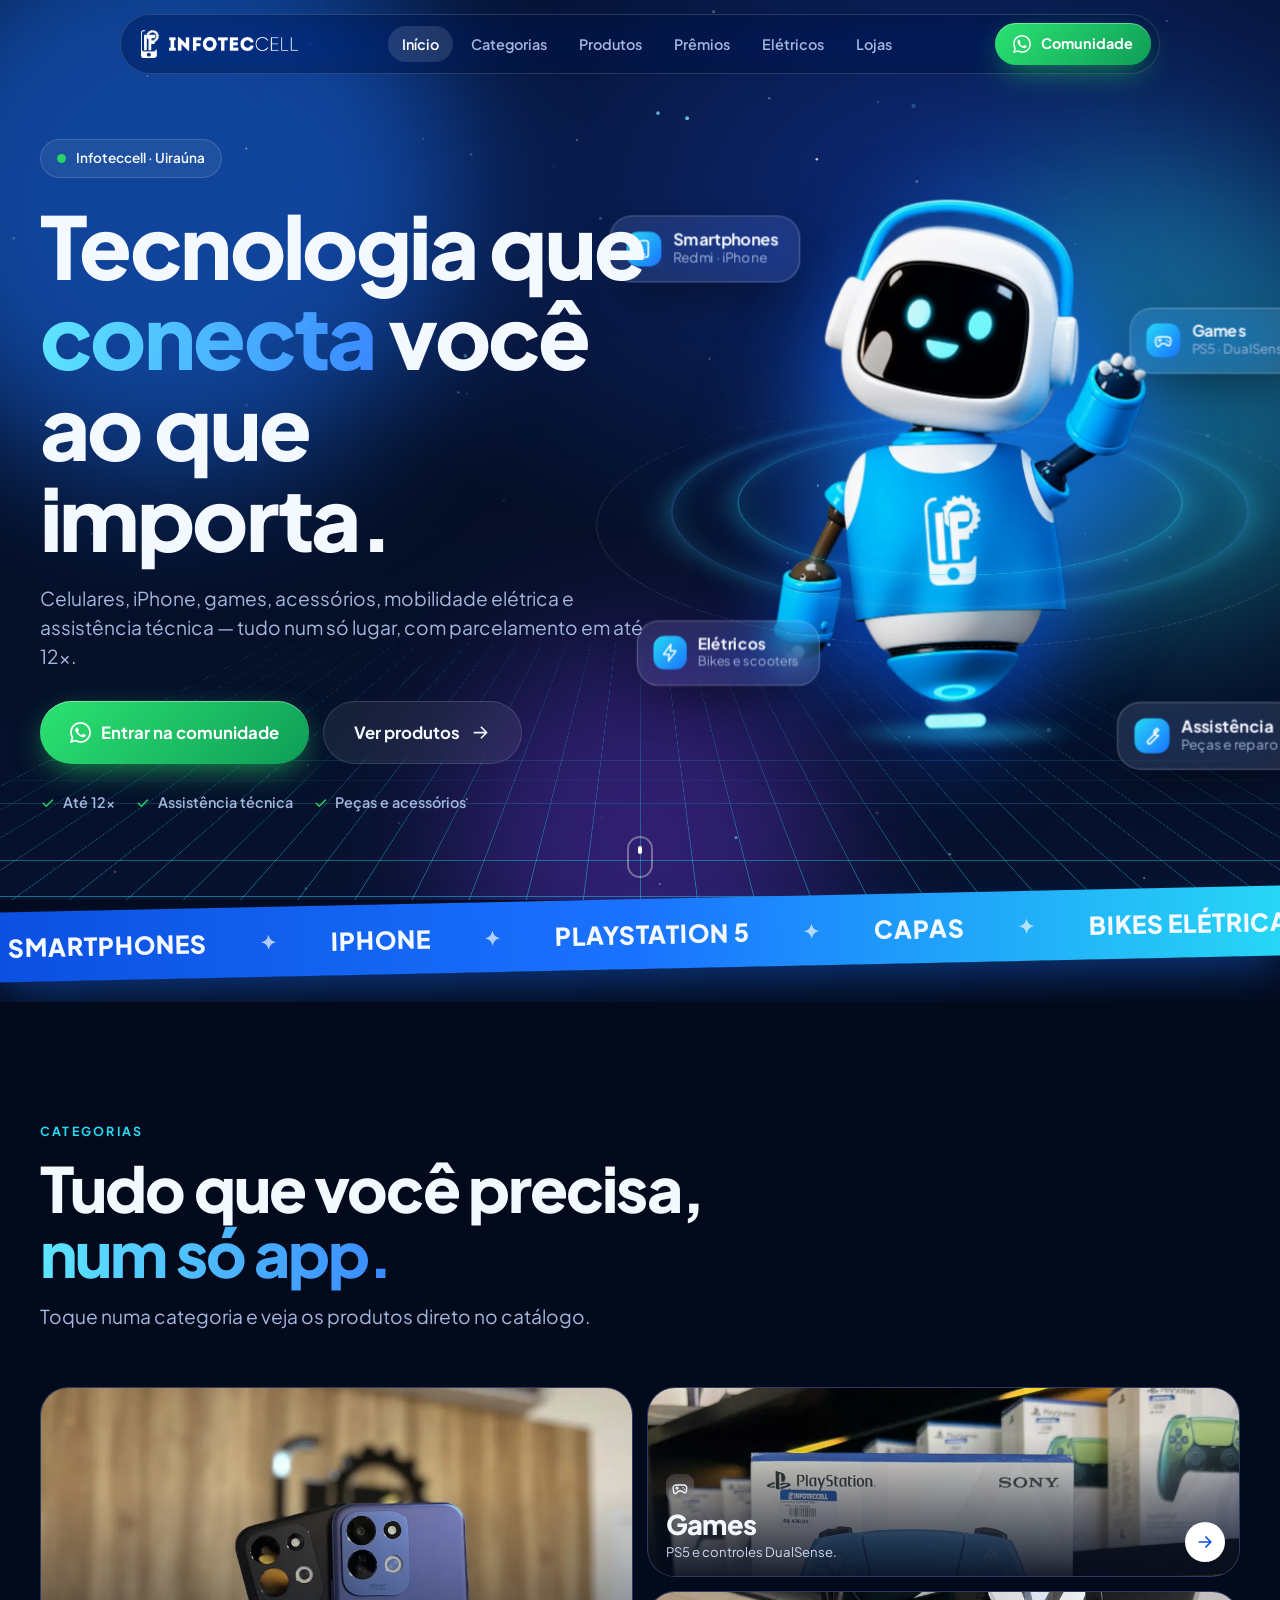
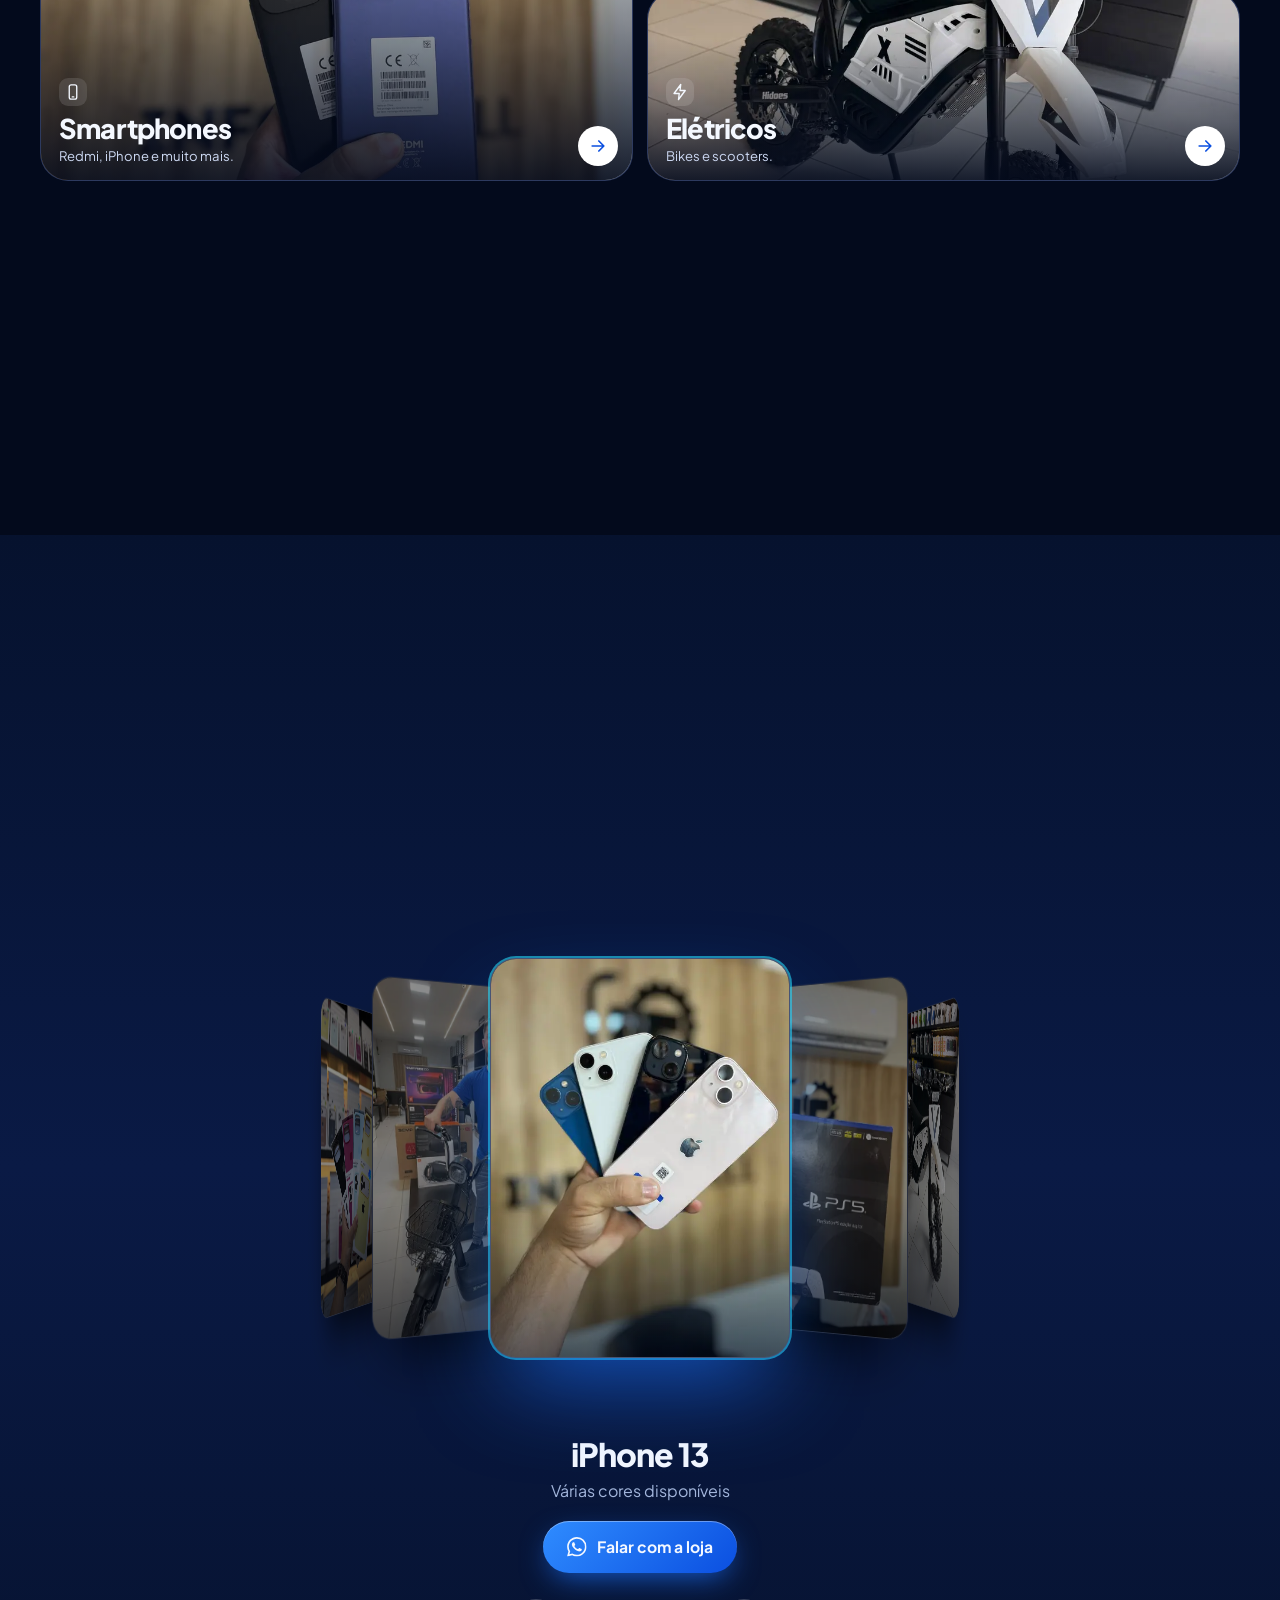
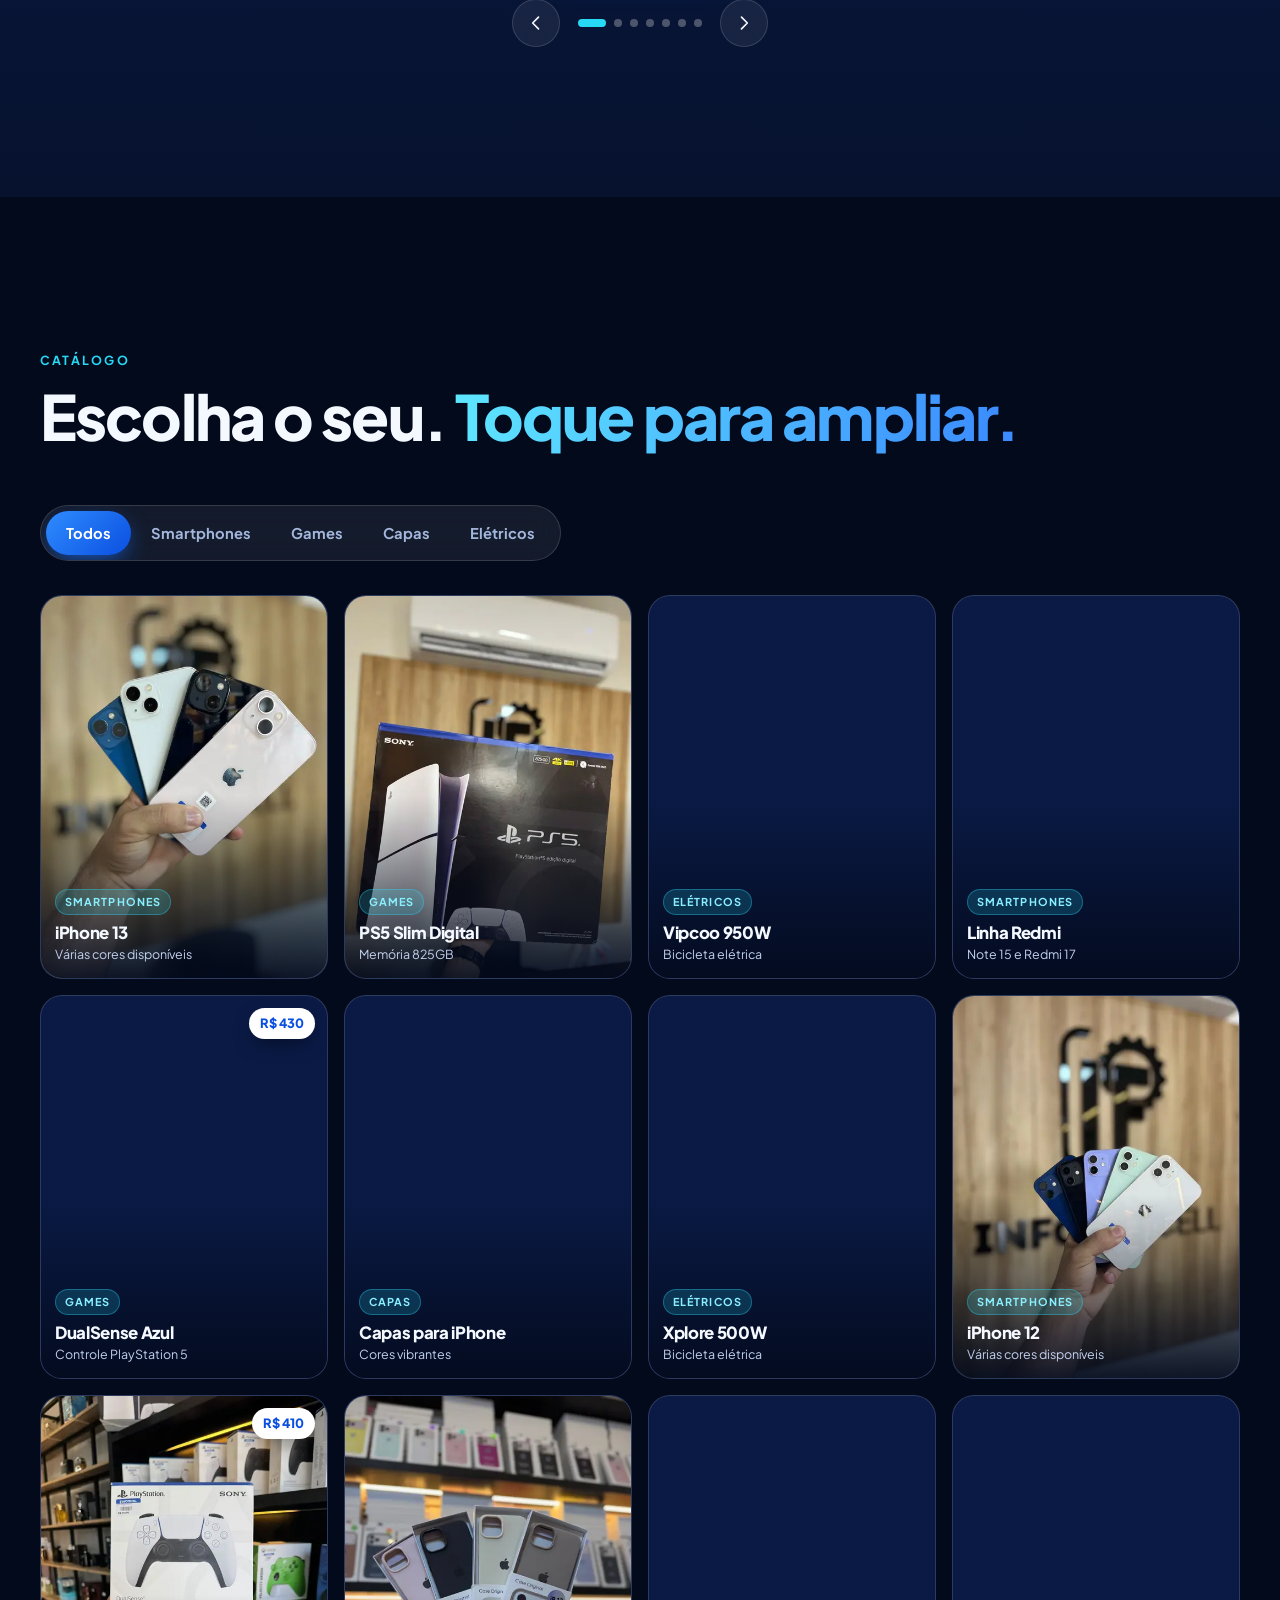
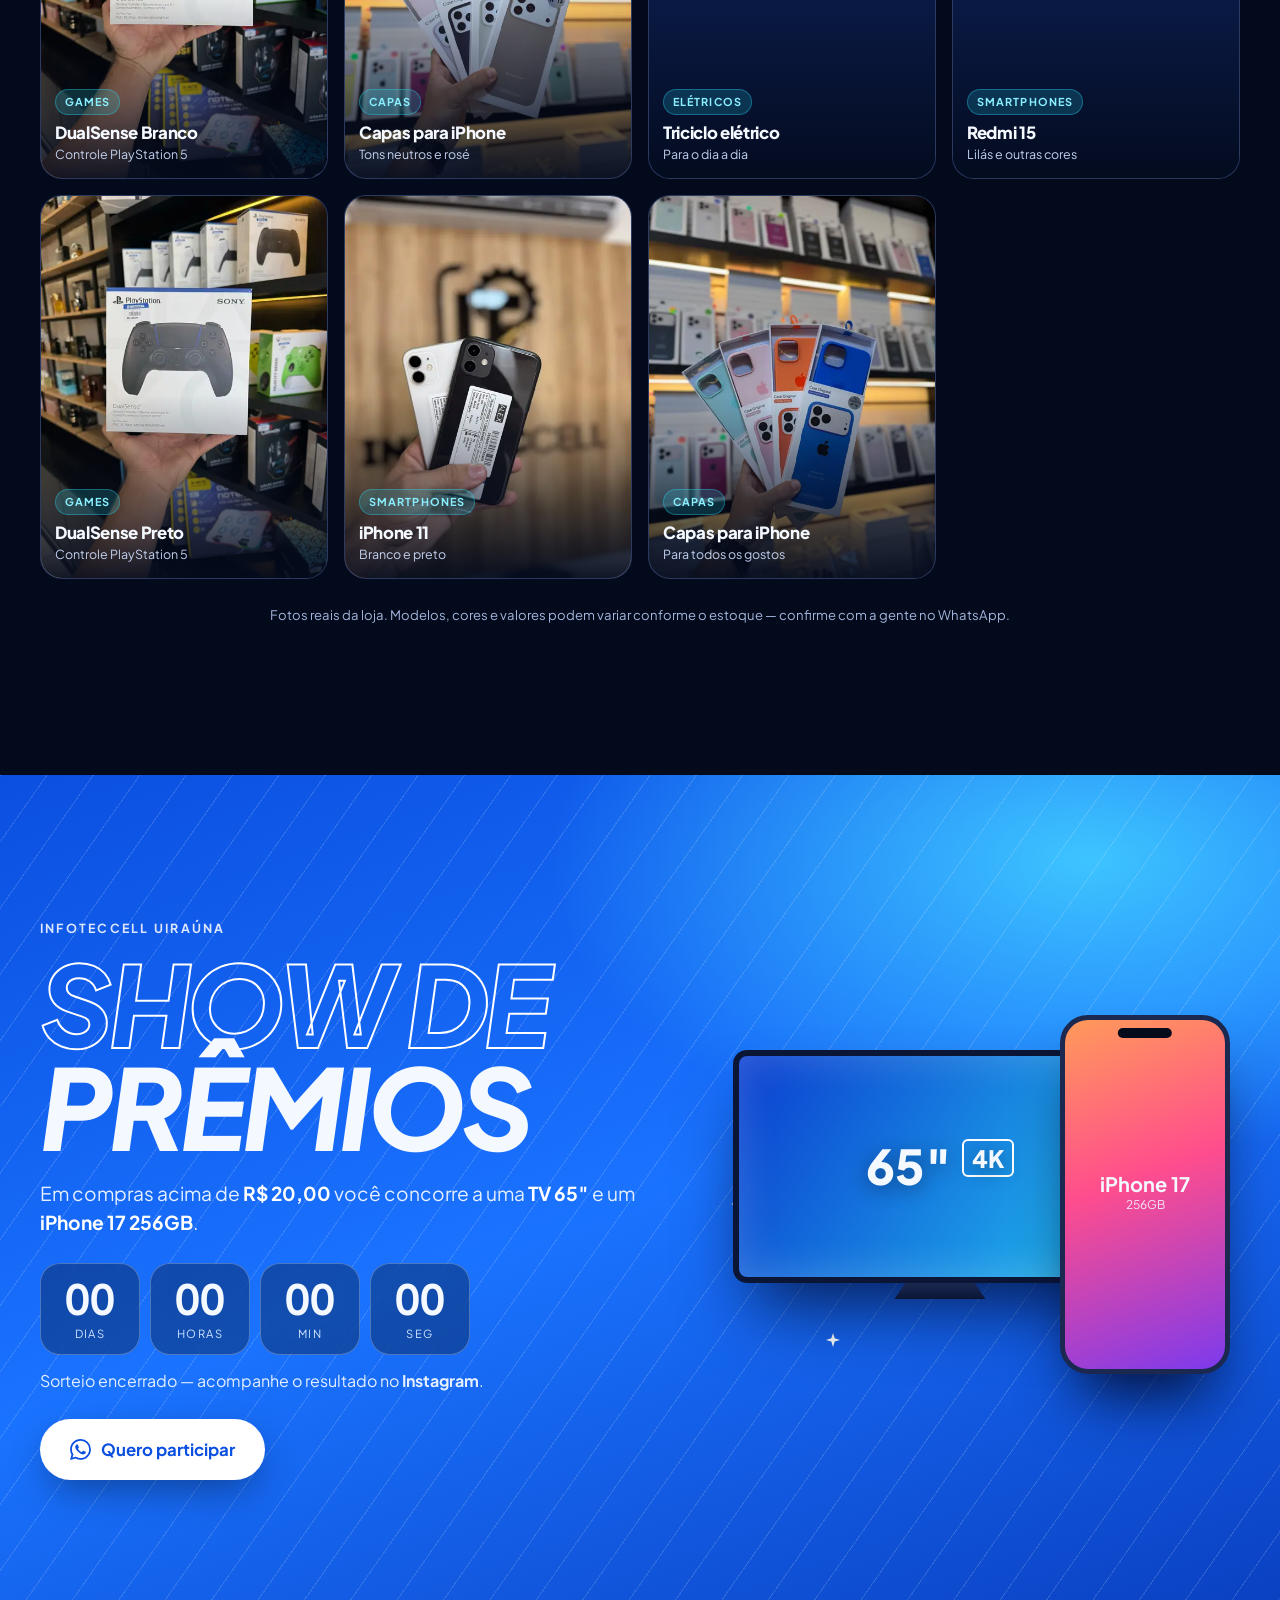
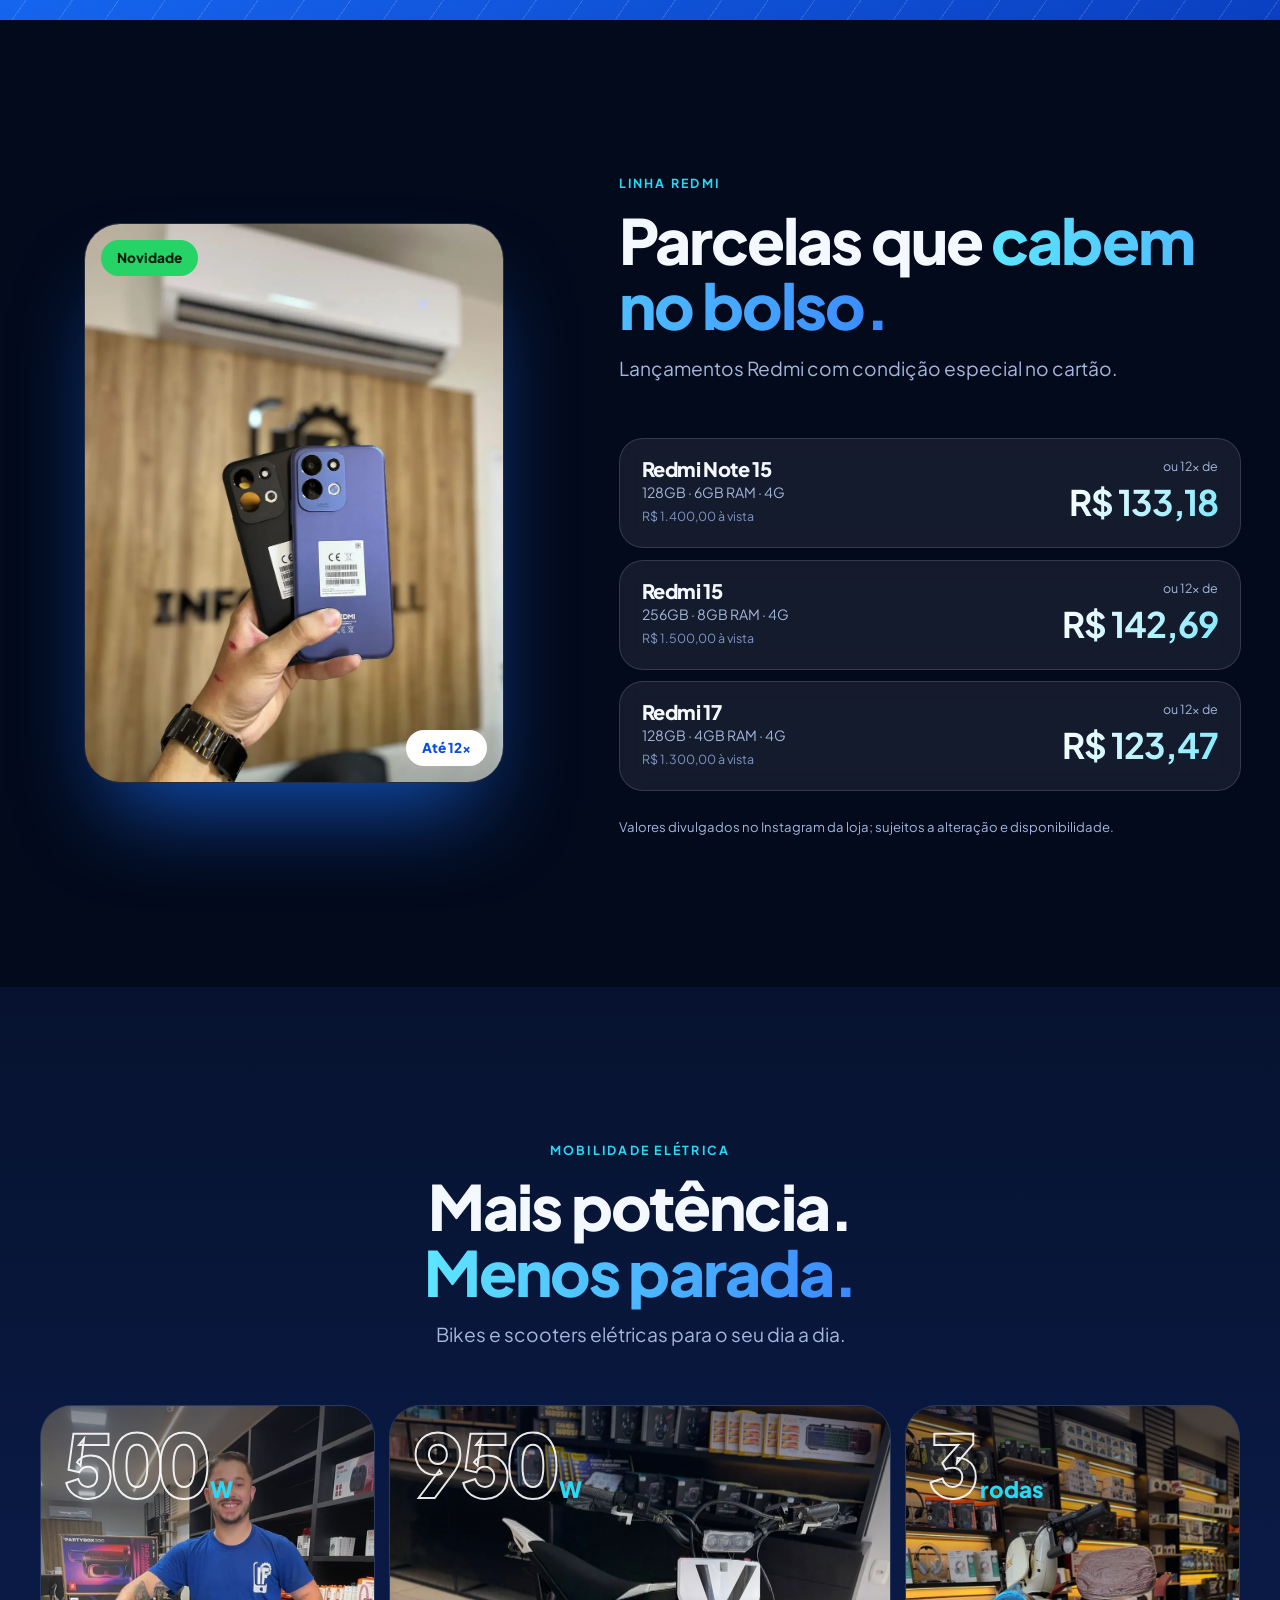
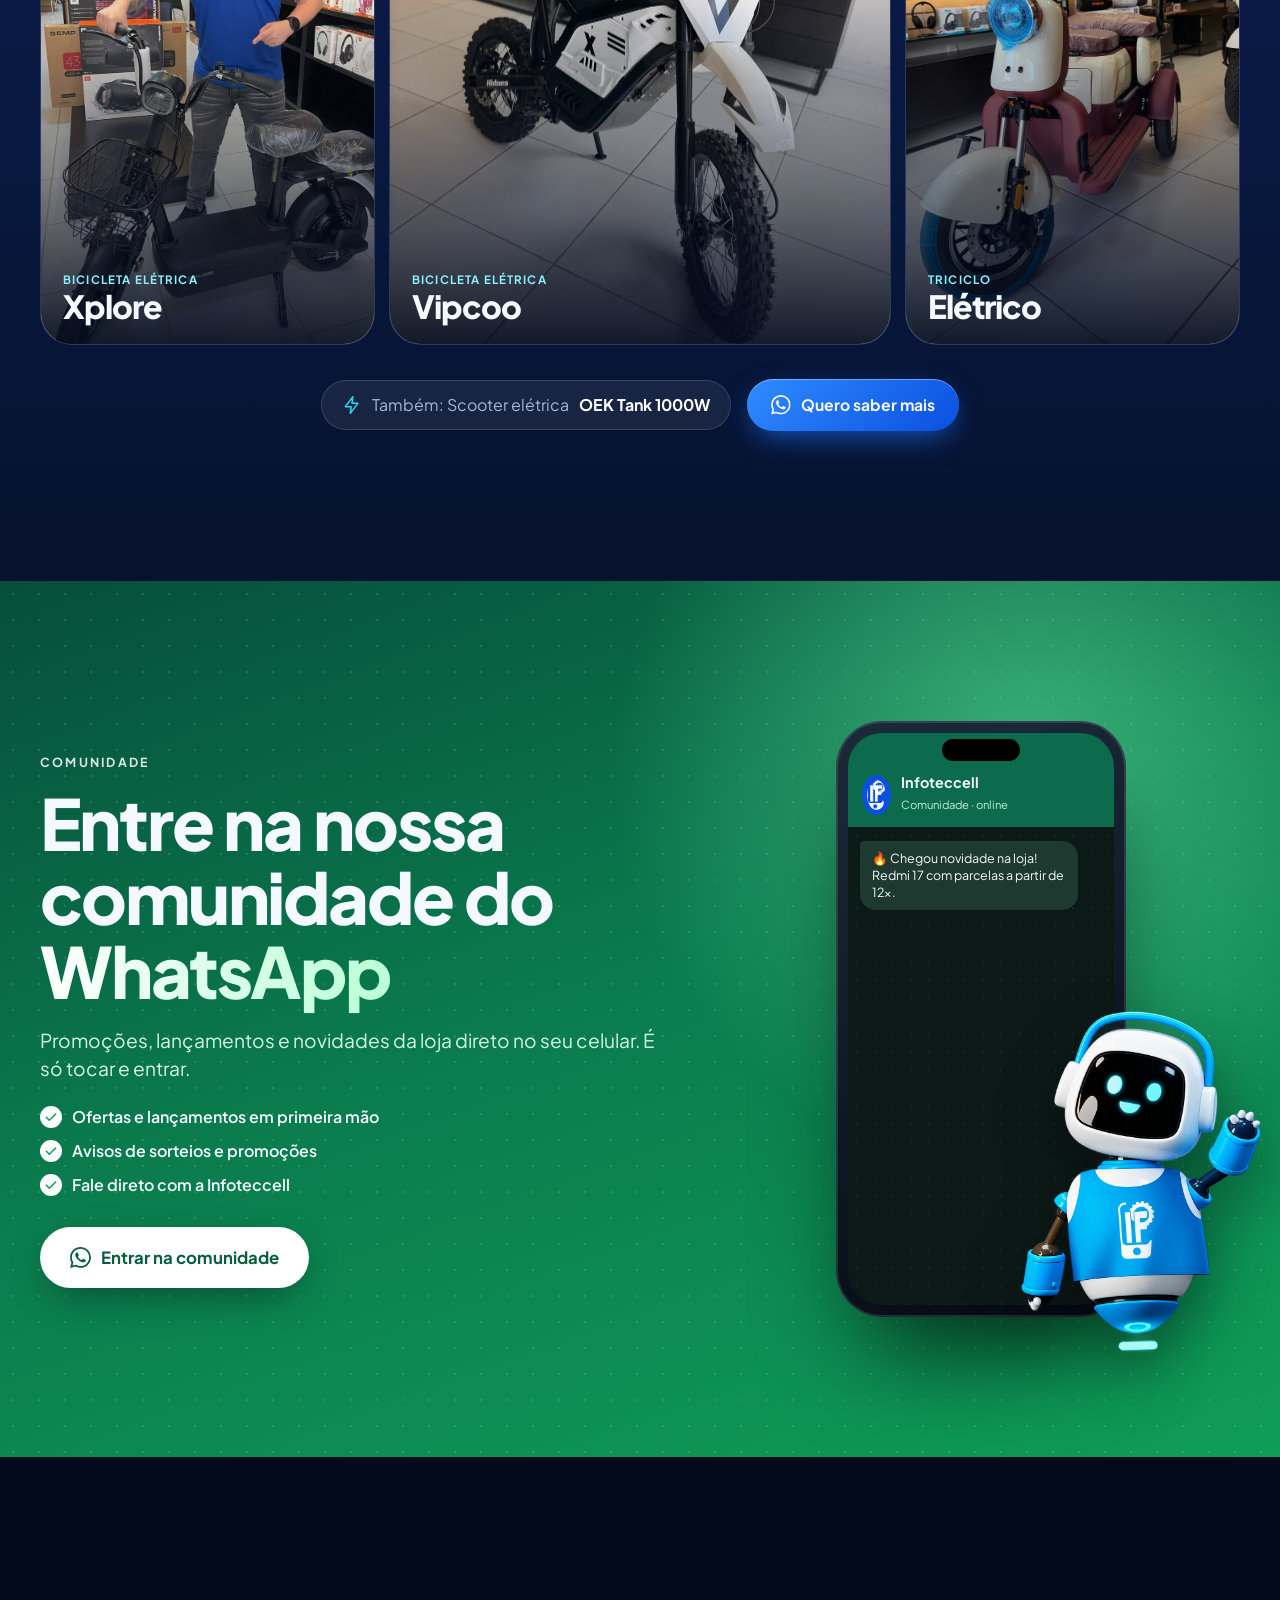
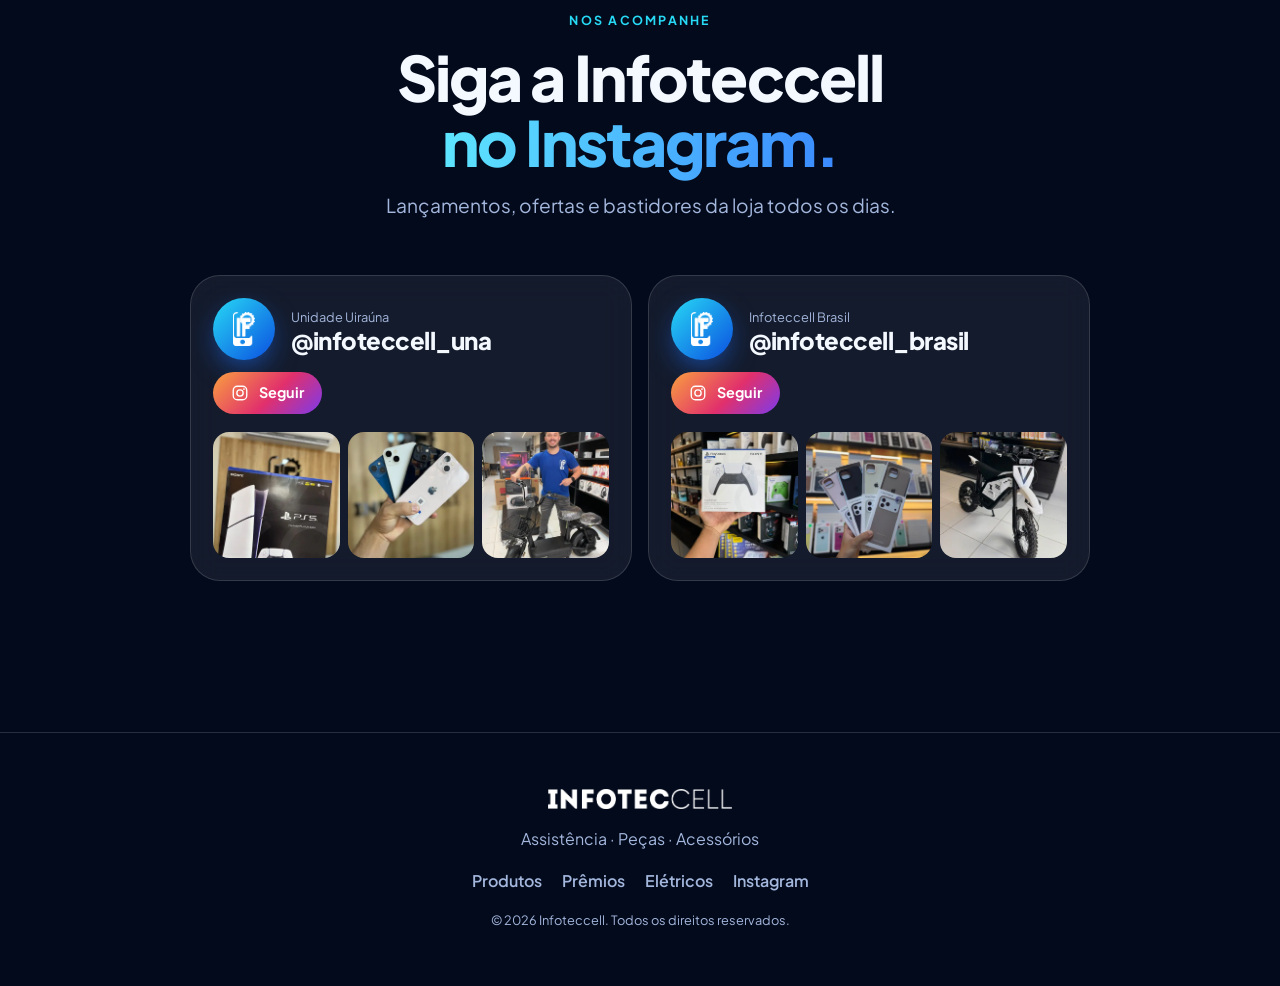
==== index.html @ 6f785ca2 "Landing page Infoteccell estilo app Site estatico responsivo com efeitos 3D, catalogo, carrossel, co" ====
<!doctype html>
<html lang="pt-BR">
<head>
<meta charset="utf-8">
<meta name="viewport" content="width=device-width, initial-scale=1, viewport-fit=cover">
<title>Infoteccell — Celulares, games e mobilidade elétrica</title>
<meta name="description" content="Infoteccell Uiraúna: smartphones, iPhone, PlayStation, capas, acessórios, bikes e scooters elétricas, peças e assistência técnica. Entre na nossa comunidade do WhatsApp.">
<meta name="theme-color" content="#030a1c">
<meta property="og:title" content="Infoteccell — Tecnologia que conecta você">
<meta property="og:description" content="Celulares, games, acessórios, mobilidade elétrica e assistência técnica. Entre na comunidade do WhatsApp!">
<meta property="og:type" content="website">
<link rel="icon" type="image/png" sizes="192x192" href="assets/icon-192.png">
<link rel="apple-touch-icon" href="assets/icon-180.png">
<link rel="preconnect" href="https://fonts.googleapis.com">
<link rel="preconnect" href="https://fonts.gstatic.com" crossorigin>
<link href="https://fonts.googleapis.com/css2?family=Plus+Jakarta+Sans:wght@400;500;600;700;800&display=swap" rel="stylesheet">
<link rel="preload" as="image" href="assets/img/mascote.webp" type="image/webp">
<link rel="stylesheet" href="css/style.css">
<noscript><style>[data-reveal]{opacity:1!important;transform:none!important;filter:none!important}</style></noscript>
</head>
<body>

<!-- ============ ÍCONES (sprite) ============ -->
<svg width="0" height="0" style="position:absolute" aria-hidden="true">
  <symbol id="i-home" viewBox="0 0 24 24"><path d="M3 10.5 12 3l9 7.5V20a1 1 0 0 1-1 1h-5v-6h-6v6H4a1 1 0 0 1-1-1z" fill="none" stroke="currentColor" stroke-width="1.8" stroke-linejoin="round"/></symbol>
  <symbol id="i-bag" viewBox="0 0 24 24"><path d="M5 8h14l-1 12H6zM9 8V6a3 3 0 0 1 6 0v2" fill="none" stroke="currentColor" stroke-width="1.8" stroke-linejoin="round" stroke-linecap="round"/></symbol>
  <symbol id="i-gift" viewBox="0 0 24 24"><path d="M4 11h16v9H4zM3 7h18v4H3zM12 7v13M12 7c-1-3-5-4-5-1.5S10 7 12 7zm0 0c1-3 5-4 5-1.5S14 7 12 7z" fill="none" stroke="currentColor" stroke-width="1.8" stroke-linejoin="round" stroke-linecap="round"/></symbol>
  <symbol id="i-store" viewBox="0 0 24 24"><path d="M4 9 5.5 4h13L20 9M4 9v11h16V9M4 9c0 1.7 1.3 3 2.7 3S9.3 10.700 9.300 9c0 1.700 1 3 2.700 3s2.700-1.300 2.700-3c0 1.700 1.300 3 2.700 3S20 10.700 20 9M10 20v-5h4v5" fill="none" stroke="currentColor" stroke-width="1.8" stroke-linejoin="round" stroke-linecap="round"/></symbol>
  <symbol id="i-wa" viewBox="0 0 24 24"><path fill="currentColor" d="M17.472 14.382c-.297-.149-1.758-.867-2.03-.967-.273-.099-.471-.148-.67.15-.197.297-.767.966-.94 1.164-.173.199-.347.223-.644.075-.297-.15-1.255-.463-2.39-1.475-.883-.788-1.48-1.761-1.653-2.059-.173-.297-.018-.458.13-.606.134-.133.298-.347.446-.52.149-.174.198-.298.298-.497.099-.198.05-.371-.025-.52-.075-.149-.669-1.612-.916-2.207-.242-.579-.487-.5-.669-.51-.173-.008-.371-.01-.57-.01-.198 0-.52.074-.792.372-.272.297-1.04 1.016-1.04 2.479 0 1.462 1.065 2.875 1.213 3.074.149.198 2.096 3.2 5.077 4.487.709.306 1.262.489 1.694.625.712.227 1.36.195 1.871.118.571-.085 1.758-.719 2.006-1.413.248-.694.248-1.289.173-1.413-.074-.124-.272-.198-.57-.347m-5.421 7.403h-.004a9.87 9.87 0 0 1-5.031-1.378l-.361-.214-3.741.982.998-3.648-.235-.374a9.86 9.86 0 0 1-1.51-5.26c.001-5.45 4.436-9.884 9.888-9.884 2.64 0 5.122 1.03 6.988 2.898a9.825 9.825 0 0 1 2.893 6.994c-.003 5.45-4.437 9.884-9.885 9.884m8.413-18.297A11.815 11.815 0 0 0 12.05 0C5.495 0 .16 5.335.157 11.892c0 2.096.547 4.142 1.588 5.945L.057 24l6.305-1.654a11.882 11.882 0 0 0 5.683 1.448h.005c6.554 0 11.89-5.335 11.893-11.893a11.821 11.821 0 0 0-3.48-8.413Z"/></symbol>
  <symbol id="i-ig" viewBox="0 0 24 24"><rect x="3" y="3" width="18" height="18" rx="5.500" fill="none" stroke="currentColor" stroke-width="1.800"/><circle cx="12" cy="12" r="4.200" fill="none" stroke="currentColor" stroke-width="1.800"/><circle cx="17.300" cy="6.700" r="1.200" fill="currentColor"/></symbol>
  <symbol id="i-bolt" viewBox="0 0 24 24"><path d="M13 2 4 14h7l-1 8 9-12h-7z" fill="none" stroke="currentColor" stroke-width="1.800" stroke-linejoin="round"/></symbol>
  <symbol id="i-game" viewBox="0 0 24 24"><path d="M7 8h10a4 4 0 0 1 4 4.500l-.6 4a2.300 2.300 0 0 1-4 1.200L14 16h-4l-2.400 2.700a2.300 2.300 0 0 1-4-1.200l-.6-4A4 4 0 0 1 7 8zM8 10.500v3M6.500 12h3M16 11.500h.01M18 13.500h.01" fill="none" stroke="currentColor" stroke-width="1.800" stroke-linecap="round" stroke-linejoin="round"/></symbol>
  <symbol id="i-phone" viewBox="0 0 24 24"><rect x="7" y="2.500" width="10" height="19" rx="2.500" fill="none" stroke="currentColor" stroke-width="1.800"/><path d="M11 18.500h2" stroke="currentColor" stroke-width="1.800" stroke-linecap="round"/></symbol>
  <symbol id="i-wrench" viewBox="0 0 24 24"><path d="M14.500 6.500a4 4 0 0 0 5 5l-9 9a2.100 2.100 0 0 1-3-3l9-9A4 4 0 0 0 14.500 6.500zm0 0 3-3 2 2-3 3" fill="none" stroke="currentColor" stroke-width="1.800" stroke-linejoin="round" stroke-linecap="round"/></symbol>
  <symbol id="i-case" viewBox="0 0 24 24"><rect x="6" y="2.500" width="12" height="19" rx="3" fill="none" stroke="currentColor" stroke-width="1.800"/><rect x="8.500" y="5" width="5" height="5" rx="1.500" fill="none" stroke="currentColor" stroke-width="1.800"/></symbol>
  <symbol id="i-arrow" viewBox="0 0 24 24"><path d="M5 12h14m-6-6 6 6-6 6" fill="none" stroke="currentColor" stroke-width="2" stroke-linecap="round" stroke-linejoin="round"/></symbol>
  <symbol id="i-x" viewBox="0 0 24 24"><path d="M6 6l12 12M18 6 6 18" fill="none" stroke="currentColor" stroke-width="2" stroke-linecap="round"/></symbol>
  <symbol id="i-left" viewBox="0 0 24 24"><path d="m15 5-7 7 7 7" fill="none" stroke="currentColor" stroke-width="2" stroke-linecap="round" stroke-linejoin="round"/></symbol>
  <symbol id="i-right" viewBox="0 0 24 24"><path d="m9 5 7 7-7 7" fill="none" stroke="currentColor" stroke-width="2" stroke-linecap="round" stroke-linejoin="round"/></symbol>
  <symbol id="i-check" viewBox="0 0 24 24"><path d="m5 12.500 4.500 4.500L19 7.500" fill="none" stroke="currentColor" stroke-width="2.200" stroke-linecap="round" stroke-linejoin="round"/></symbol>
</svg>

<div class="progress" aria-hidden="true"><i></i></div>
<div class="spotlight" aria-hidden="true"></div>

<!-- ============ NAVEGAÇÃO ============ -->
<nav class="nav" id="nav" aria-label="Principal">
  <a class="brand" href="#inicio" aria-label="Infoteccell — início">
    <img src="assets/img/logo-icon.webp" alt="" width="22" height="35" class="brand-icon">
    <img src="assets/img/logo-wordmark.webp" alt="Infoteccell" width="150" height="16" class="brand-word">
  </a>
  <ul class="nav-links">
    <li><a href="#inicio" data-spy="inicio">Início</a></li>
    <li><a href="#categorias" data-spy="categorias">Categorias</a></li>
    <li><a href="#catalogo" data-spy="catalogo">Produtos</a></li>
    <li><a href="#premios" data-spy="premios">Prêmios</a></li>
    <li><a href="#eletricos" data-spy="eletricos">Elétricos</a></li>
    <li><a href="#lojas" data-spy="lojas">Lojas</a></li>
  </ul>
  <a class="btn btn-wa btn-sm" data-wpp="community" data-magnetic href="#comunidade">
    <svg class="ico"><use href="#i-wa"/></svg><span>Comunidade</span>
  </a>
</nav>

<!-- Dock estilo app (celular) -->
<nav class="dock" aria-label="Atalhos">
  <a href="#inicio" data-spy="inicio"><svg class="ico"><use href="#i-home"/></svg><span>Início</span></a>
  <a href="#catalogo" data-spy="catalogo"><svg class="ico"><use href="#i-bag"/></svg><span>Produtos</span></a>
  <a href="#comunidade" class="dock-main" data-wpp="community" aria-label="Comunidade WhatsApp"><svg class="ico"><use href="#i-wa"/></svg></a>
  <a href="#premios" data-spy="premios"><svg class="ico"><use href="#i-gift"/></svg><span>Prêmios</span></a>
  <a href="#lojas" data-spy="lojas"><svg class="ico"><use href="#i-store"/></svg><span>Lojas</span></a>
</nav>

<main>

<!-- ============ HERO ============ -->
<header class="hero" id="inicio">
  <div class="orbs" aria-hidden="true"><i></i><i></i><i></i></div>
  <div class="floor" aria-hidden="true"></div>
  <canvas class="particles" id="particles" aria-hidden="true"></canvas>

  <div class="wrap hero-inner">
    <div class="hero-copy">
      <span class="pill" data-reveal><span class="live"></span> Infoteccell · Uiraúna</span>
      <h1 data-reveal style="--d:.08s">
        Tecnologia que <span class="grad">conecta</span> você ao que importa.
      </h1>
      <p class="lead" data-reveal style="--d:.16s">
        Celulares, iPhone, games, acessórios, mobilidade elétrica e assistência técnica — tudo num só lugar, com parcelamento em até 12x.
      </p>
      <div class="cta" data-reveal style="--d:.24s">
        <a class="btn btn-wa btn-lg" data-wpp="community" data-magnetic href="#comunidade">
          <svg class="ico"><use href="#i-wa"/></svg><span>Entrar na comunidade</span>
        </a>
        <a class="btn btn-ghost btn-lg" data-magnetic href="#catalogo">
          <span>Ver produtos</span><svg class="ico"><use href="#i-arrow"/></svg>
        </a>
      </div>
      <ul class="trust" data-reveal style="--d:.32s">
        <li><svg class="ico"><use href="#i-check"/></svg>Até 12x</li>
        <li><svg class="ico"><use href="#i-check"/></svg>Assistência técnica</li>
        <li><svg class="ico"><use href="#i-check"/></svg>Peças e acessórios</li>
      </ul>
    </div>

    <div class="hero-visual" data-reveal style="--d:.2s">
      <div class="stage" id="stage">
        <div class="ring r1"></div><div class="ring r2"></div><div class="ring r3"></div>
        <div class="glow"></div>
        <img class="mascot" src="assets/img/mascote.webp" width="760" height="1083" alt="Mascote robô da Infoteccell acenando" fetchpriority="high">
        <div class="shadow"></div>
        <div class="chip c1"><svg class="ico"><use href="#i-phone"/></svg><b>Smartphones</b><small>Redmi · iPhone</small></div>
        <div class="chip c2"><svg class="ico"><use href="#i-game"/></svg><b>Games</b><small>PS5 · DualSense</small></div>
        <div class="chip c3"><svg class="ico"><use href="#i-bolt"/></svg><b>Elétricos</b><small>Bikes e scooters</small></div>
        <div class="chip c4"><svg class="ico"><use href="#i-wrench"/></svg><b>Assistência</b><small>Peças e reparo</small></div>
      </div>
    </div>
  </div>

  <a class="scroll-hint" href="#categorias" aria-label="Rolar para baixo"><i></i></a>
</header>

<!-- ============ MARQUEE ============ -->
<div class="marquee-wrap" aria-hidden="true"><div class="marquee">
  <div class="marquee-track">
    <span>Smartphones</span><span>iPhone</span><span>PlayStation 5</span><span>Capas</span><span>Bikes elétricas</span><span>Scooters</span><span>Assistência</span><span>Peças</span><span>Acessórios</span>
    <span>Smartphones</span><span>iPhone</span><span>PlayStation 5</span><span>Capas</span><span>Bikes elétricas</span><span>Scooters</span><span>Assistência</span><span>Peças</span><span>Acessórios</span>
  </div>
</div></div>

<!-- ============ CATEGORIAS ============ -->
<section class="section" id="categorias">
  <div class="wrap">
    <div class="head" data-reveal>
      <span class="eyebrow">Categorias</span>
      <h2>Tudo que você precisa,<br><span class="grad">num só app.</span></h2>
      <p class="lead">Toque numa categoria e veja os produtos direto no catálogo.</p>
    </div>

    <div class="bento">
      <button class="tile t-phone tilt" data-tilt data-reveal data-filter="smartphones">
        <img src="assets/img/redmi-1-lg.webp" alt="" loading="lazy">
        <div class="tile-txt"><svg class="ico"><use href="#i-phone"/></svg><h3>Smartphones</h3><p>Redmi, iPhone e muito mais.</p></div>
        <span class="go"><svg class="ico"><use href="#i-arrow"/></svg></span>
      </button>
      <button class="tile t-game tilt" data-tilt data-reveal style="--d:.08s" data-filter="games">
        <img src="assets/img/dualsense-azul-lg.webp" alt="" loading="lazy">
        <div class="tile-txt"><svg class="ico"><use href="#i-game"/></svg><h3>Games</h3><p>PS5 e controles DualSense.</p></div>
        <span class="go"><svg class="ico"><use href="#i-arrow"/></svg></span>
      </button>
      <button class="tile t-eco tilt" data-tilt data-reveal style="--d:.16s" data-filter="eletricos">
        <img src="assets/img/vipcoo-lg.webp" alt="" loading="lazy">
        <div class="tile-txt"><svg class="ico"><use href="#i-bolt"/></svg><h3>Elétricos</h3><p>Bikes e scooters.</p></div>
        <span class="go"><svg class="ico"><use href="#i-arrow"/></svg></span>
      </button>
      <button class="tile t-case tilt" data-tilt data-reveal style="--d:.08s" data-filter="capas">
        <img src="assets/img/capas-2-lg.webp" alt="" loading="lazy">
        <div class="tile-txt"><svg class="ico"><use href="#i-case"/></svg><h3>Capas</h3><p>Dezenas de cores.</p></div>
        <span class="go"><svg class="ico"><use href="#i-arrow"/></svg></span>
      </button>
      <a class="tile t-fix tilt" data-tilt data-reveal style="--d:.16s" data-wpp="chat" href="#comunidade">
        <div class="gears" aria-hidden="true">
          <svg viewBox="0 0 100 100" class="gear g1"><path fill="currentColor" d="M43 5h14l2 9a36 36 0 0 1 8 3.300l8-5 10 10-5 8a36 36 0 0 1 3.300 8l9 2v14l-9 2a36 36 0 0 1-3.300 8l5 8-10 10-8-5a36 36 0 0 1-8 3.300l-2 9H43l-2-9a36 36 0 0 1-8-3.300l-8 5-10-10 5-8a36 36 0 0 1-3.300-8l-9-2V43l9-2a36 36 0 0 1 3.300-8l-5-8 10-10 8 5a36 36 0 0 1 8-3.300zM50 33a17 17 0 1 0 0 34 17 17 0 0 0 0-34z"/></svg>
          <svg viewBox="0 0 100 100" class="gear g2"><path fill="currentColor" d="M43 5h14l2 9a36 36 0 0 1 8 3.300l8-5 10 10-5 8a36 36 0 0 1 3.300 8l9 2v14l-9 2a36 36 0 0 1-3.300 8l5 8-10 10-8-5a36 36 0 0 1-8 3.300l-2 9H43l-2-9a36 36 0 0 1-8-3.300l-8 5-10-10 5-8a36 36 0 0 1-3.300-8l-9-2V43l9-2a36 36 0 0 1 3.300-8l-5-8 10-10 8 5a36 36 0 0 1 8-3.300zM50 33a17 17 0 1 0 0 34 17 17 0 0 0 0-34z"/></svg>
        </div>
        <div class="tile-txt"><svg class="ico"><use href="#i-wrench"/></svg><h3>Assistência</h3><p>Peças e assistência técnica.</p></div>
        <span class="go"><svg class="ico"><use href="#i-wa"/></svg></span>
      </a>
    </div>
  </div>
</section>

<!-- ============ DESTAQUES (3D coverflow) ============ -->
<section class="section section-dark" id="destaques">
  <div class="wrap">
    <div class="head center" data-reveal>
      <span class="eyebrow">Destaques</span>
      <h2>Arraste e <span class="grad">descubra.</span></h2>
      <p class="lead">Alguns dos produtos que estão na loja agora.</p>
    </div>
    <div class="cf" id="cf" data-reveal aria-roledescription="carrossel" aria-label="Destaques da loja"></div>
    <div class="cf-info" id="cfInfo" aria-live="polite">
      <h3 id="cfTitle"></h3><p id="cfSub"></p>
      <a class="btn btn-primary" id="cfBtn" data-wpp="chat" href="#comunidade"><svg class="ico"><use href="#i-wa"/></svg><span>Falar com a loja</span></a>
    </div>
    <div class="cf-ctrl">
      <button class="round" id="cfPrev" aria-label="Anterior"><svg class="ico"><use href="#i-left"/></svg></button>
      <div class="dots" id="cfDots"></div>
      <button class="round" id="cfNext" aria-label="Próximo"><svg class="ico"><use href="#i-right"/></svg></button>
    </div>
  </div>
</section>

<!-- ============ CATÁLOGO ============ -->
<section class="section" id="catalogo">
  <div class="wrap">
    <div class="head" data-reveal>
      <span class="eyebrow">Catálogo</span>
      <h2>Escolha o seu. <span class="grad">Toque para ampliar.</span></h2>
    </div>

    <div class="seg" id="seg" role="tablist" aria-label="Filtrar produtos" data-reveal>
      <span class="seg-thumb"></span>
      <button role="tab" data-f="todos" class="on">Todos</button>
      <button role="tab" data-f="smartphones">Smartphones</button>
      <button role="tab" data-f="games">Games</button>
      <button role="tab" data-f="capas">Capas</button>
      <button role="tab" data-f="eletricos">Elétricos</button>
    </div>

    <div class="grid" id="grid"></div>
    <p class="fine">Fotos reais da loja. Modelos, cores e valores podem variar conforme o estoque — confirme com a gente no WhatsApp.</p>
  </div>
</section>

<!-- ============ SHOW DE PRÊMIOS ============ -->
<section class="prize" id="premios">
  <div class="balloons" aria-hidden="true"><i></i><i></i><i></i><i></i><i></i><i></i><i></i></div>
  <div class="wrap prize-inner">
    <div class="prize-copy">
      <span class="eyebrow light" data-reveal>Infoteccell Uiraúna</span>
      <h2 data-reveal style="--d:.06s"><span class="stroke">Show de</span><br>Prêmios</h2>
      <p class="lead" data-reveal style="--d:.12s">
        Em compras acima de <b>R$ 20,00</b> você concorre a uma <b>TV 65″</b> e um <b>iPhone 17 256GB</b>.
      </p>
      <div class="count" id="count" data-reveal style="--d:.18s" aria-live="off">
        <div><b data-u="d">00</b><span>dias</span></div>
        <div><b data-u="h">00</b><span>horas</span></div>
        <div><b data-u="m">00</b><span>min</span></div>
        <div><b data-u="s">00</b><span>seg</span></div>
      </div>
      <p class="draw" data-reveal style="--d:.22s">O sorteio ocorrerá no dia <b>31/10</b>.</p>
      <a class="btn btn-white btn-lg" data-wpp="community" data-magnetic data-reveal style="--d:.26s" href="#comunidade">
        <svg class="ico"><use href="#i-wa"/></svg><span>Quero participar</span>
      </a>
    </div>

    <div class="prize-visual" data-reveal style="--d:.1s">
      <div class="tv tilt" data-tilt>
        <div class="tv-screen"><span>65″ <em>4K</em></span></div>
        <div class="tv-stand"></div>
      </div>
      <div class="ip tilt" data-tilt>
        <div class="ip-island"></div>
        <div class="ip-screen"><b>iPhone 17</b><span>256GB</span></div>
      </div>
      <div class="sparkles" aria-hidden="true"><i></i><i></i><i></i><i></i><i></i></div>
    </div>
  </div>
</section>

<!-- ============ PARCELAS REDMI ============ -->
<section class="section" id="parcelas">
  <div class="wrap split">
    <div class="split-media" data-reveal>
      <div class="phone-photo tilt" data-tilt>
        <img src="assets/img/redmi-1-lg.webp" alt="Redmi Note 15 e Redmi 17 na mão" loading="lazy" width="1000" height="1333">
        <span class="badge-float b1">Novidade</span>
        <span class="badge-float b2">Até 12x</span>
      </div>
    </div>
    <div class="split-copy">
      <div class="head" data-reveal>
        <span class="eyebrow">Linha Redmi</span>
        <h2>Parcelas que <span class="grad">cabem no bolso.</span></h2>
        <p class="lead">Lançamentos Redmi com condição especial no cartão.</p>
      </div>
      <ul class="prices">
        <li class="price tilt" data-tilt data-reveal style="--d:.05s">
          <div><h3>Redmi Note 15</h3><p>128GB · 6GB RAM · 4G</p><small>R$ 1.400,00 à vista</small></div>
          <div class="pp"><small>ou 12x de</small><b>R$ <span data-count="133.18" data-dec="2">133,18</span></b></div>
        </li>
        <li class="price tilt" data-tilt data-reveal style="--d:.12s">
          <div><h3>Redmi 15</h3><p>256GB · 8GB RAM · 4G</p><small>R$ 1.500,00 à vista</small></div>
          <div class="pp"><small>ou 12x de</small><b>R$ <span data-count="142.69" data-dec="2">142,69</span></b></div>
        </li>
        <li class="price tilt" data-tilt data-reveal style="--d:.19s">
          <div><h3>Redmi 17</h3><p>128GB · 4GB RAM · 4G</p><small>R$ 1.300,00 à vista</small></div>
          <div class="pp"><small>ou 12x de</small><b>R$ <span data-count="123.47" data-dec="2">123,47</span></b></div>
        </li>
      </ul>
      <p class="fine left">Valores divulgados no Instagram da loja; sujeitos a alteração e disponibilidade.</p>
    </div>
  </div>
</section>

<!-- ============ ELÉTRICOS ============ -->
<section class="section section-dark eco" id="eletricos">
  <div class="wrap">
    <div class="head center" data-reveal>
      <span class="eyebrow">Mobilidade elétrica</span>
      <h2>Mais potência.<br><span class="grad">Menos parada.</span></h2>
      <p class="lead">Bikes e scooters elétricas para o seu dia a dia.</p>
    </div>

    <div class="eco-grid">
      <article class="eco-card tilt" data-tilt data-reveal>
        <div class="watts"><b data-count="500">500</b><span>W</span></div>
        <img src="assets/img/xplore-lg.webp" alt="Bicicleta elétrica Xplore" loading="lazy">
        <div class="eco-txt"><small>Bicicleta elétrica</small><h3>Xplore</h3></div>
      </article>
      <article class="eco-card big tilt" data-tilt data-reveal style="--d:.1s">
        <div class="watts"><b data-count="950">950</b><span>W</span></div>
        <img src="assets/img/vipcoo-lg.webp" alt="Bicicleta elétrica Vipcoo" loading="lazy">
        <div class="eco-txt"><small>Bicicleta elétrica</small><h3>Vipcoo</h3></div>
      </article>
      <article class="eco-card tilt" data-tilt data-reveal style="--d:.2s">
        <div class="watts alt"><b>3</b><span>rodas</span></div>
        <img src="assets/img/triciclo-lg.webp" alt="Triciclo elétrico" loading="lazy">
        <div class="eco-txt"><small>Triciclo</small><h3>Elétrico</h3></div>
      </article>
    </div>

    <div class="eco-extra" data-reveal>
      <span class="chip-line"><svg class="ico"><use href="#i-bolt"/></svg> Também: Scooter elétrica <b>OEK Tank 1000W</b></span>
      <a class="btn btn-primary" data-wpp="chat" data-magnetic href="#comunidade"><svg class="ico"><use href="#i-wa"/></svg><span>Quero saber mais</span></a>
    </div>
  </div>
</section>

<!-- ============ COMUNIDADE WHATSAPP ============ -->
<section class="wa" id="comunidade">
  <div class="wa-glow" aria-hidden="true"></div>
  <div class="wrap wa-inner">
    <div class="wa-copy">
      <span class="eyebrow light" data-reveal>Comunidade</span>
      <h2 data-reveal style="--d:.06s">Entre na nossa comunidade do <span class="wa-grad">WhatsApp</span></h2>
      <p class="lead" data-reveal style="--d:.12s">Promoções, lançamentos e novidades da loja direto no seu celular. É só tocar e entrar.</p>
      <ul class="wa-list" data-reveal style="--d:.18s">
        <li><svg class="ico"><use href="#i-check"/></svg>Ofertas e lançamentos em primeira mão</li>
        <li><svg class="ico"><use href="#i-check"/></svg>Avisos de sorteios e promoções</li>
        <li><svg class="ico"><use href="#i-check"/></svg>Fale direto com a Infoteccell</li>
      </ul>
      <a class="btn btn-white btn-lg wa-btn" id="waMain" data-wpp="community" data-magnetic data-reveal style="--d:.24s" href="#comunidade">
        <svg class="ico"><use href="#i-wa"/></svg><span>Entrar na comunidade</span>
      </a>
    </div>

    <div class="wa-visual" data-reveal style="--d:.1s">
      <div class="phone tilt" data-tilt>
        <div class="phone-notch"></div>
        <div class="chat-head">
          <img src="assets/img/logo-icon.webp" alt="" width="18" height="28">
          <div><b>Infoteccell</b><small>Comunidade · online</small></div>
        </div>
        <div class="chat" id="chat">
          <div class="msg" data-m>🔥 Chegou novidade na loja! Redmi 17 com parcelas a partir de 12x.</div>
          <div class="msg" data-m>🎮 DualSense para PS5 nas cores branco, verde, azul e preto.</div>
          <div class="msg" data-m>⚡ Bikes e scooters elétricas: Xplore, Vipcoo e OEK Tank.</div>
          <div class="msg" data-m>🎁 Show de Prêmios: sorteio dia 31/10!</div>
          <div class="typing" id="typing"><i></i><i></i><i></i></div>
        </div>
      </div>
      <img class="wa-robot" src="assets/img/mascote.webp" alt="" loading="lazy" width="760" height="1083">
    </div>
  </div>
</section>

<!-- ============ LOJAS / INSTAGRAM ============ -->
<section class="section" id="lojas">
  <div class="wrap">
    <div class="head center" data-reveal>
      <span class="eyebrow">Nos acompanhe</span>
      <h2>Siga a Infoteccell<br><span class="grad">no Instagram.</span></h2>
      <p class="lead">Lançamentos, ofertas e bastidores da loja todos os dias.</p>
    </div>
    <div class="stores">
      <a class="store tilt" data-tilt data-reveal data-link="una" target="_blank" rel="noopener" href="#">
        <div class="avatar"><img src="assets/img/logo-icon.webp" alt="" width="26" height="41"></div>
        <div class="store-txt"><small>Unidade Uiraúna</small><h3>@infoteccell_una</h3></div>
        <span class="btn btn-ig btn-sm"><svg class="ico"><use href="#i-ig"/></svg>Seguir</span>
        <div class="store-thumbs" aria-hidden="true">
          <img src="assets/img/ps5-slim-sm.webp" alt="" loading="lazy"><img src="assets/img/iphone-13-sm.webp" alt="" loading="lazy"><img src="assets/img/xplore-sm.webp" alt="" loading="lazy">
        </div>
      </a>
      <a class="store tilt" data-tilt data-reveal style="--d:.1s" data-link="brasil" target="_blank" rel="noopener" href="#">
        <div class="avatar"><img src="assets/img/logo-icon.webp" alt="" width="26" height="41"></div>
        <div class="store-txt"><small>Infoteccell Brasil</small><h3>@infoteccell_brasil</h3></div>
        <span class="btn btn-ig btn-sm"><svg class="ico"><use href="#i-ig"/></svg>Seguir</span>
        <div class="store-thumbs" aria-hidden="true">
          <img src="assets/img/dualsense-branco-sm.webp" alt="" loading="lazy"><img src="assets/img/capas-1-sm.webp" alt="" loading="lazy"><img src="assets/img/vipcoo-sm.webp" alt="" loading="lazy">
        </div>
      </a>
    </div>
  </div>
</section>

</main>

<footer class="footer">
  <div class="wrap foot">
    <img src="assets/img/logo-wordmark.webp" alt="Infoteccell" width="180" height="19">
    <p>Assistência · Peças · Acessórios</p>
    <ul>
      <li><a href="#catalogo">Produtos</a></li>
      <li><a href="#premios">Prêmios</a></li>
      <li><a href="#eletricos">Elétricos</a></li>
      <li><a href="#lojas">Instagram</a></li>
    </ul>
    <small>© <span id="year">2026</span> Infoteccell. Todos os direitos reservados.</small>
  </div>
</footer>

<!-- WhatsApp flutuante -->
<a class="fab" data-wpp="community" href="#comunidade" aria-label="Entrar na comunidade do WhatsApp">
  <svg class="ico"><use href="#i-wa"/></svg>
  <span class="fab-tip">Comunidade</span>
</a>

<!-- Lightbox -->
<div class="lb" id="lb" role="dialog" aria-modal="true" aria-label="Detalhe do produto" hidden>
  <button class="lb-bg" aria-label="Fechar" data-close></button>
  <div class="lb-card">
    <button class="lb-x round" data-close aria-label="Fechar"><svg class="ico"><use href="#i-x"/></svg></button>
    <button class="lb-nav prev round" id="lbPrev" aria-label="Anterior"><svg class="ico"><use href="#i-left"/></svg></button>
    <button class="lb-nav next round" id="lbNext" aria-label="Próximo"><svg class="ico"><use href="#i-right"/></svg></button>
    <figure class="lb-fig"><img id="lbImg" alt=""></figure>
    <div class="lb-info">
      <small id="lbCat"></small>
      <h3 id="lbTitle"></h3>
      <p id="lbSub"></p>
      <b class="lb-price" id="lbPrice"></b>
      <a class="btn btn-wa" id="lbBtn" data-wpp="chat" href="#comunidade"><svg class="ico"><use href="#i-wa"/></svg><span>Falar com a loja</span></a>
    </div>
  </div>
</div>

<div class="toast" id="toast" role="status" aria-live="polite"></div>

<script src="js/config.js"></script>
<script src="js/main.js"></script>
</body>
</html>
---- css/style.css ----
/* =========================================================
   INFOTECCELL — Landing estilo app
   ========================================================= */
:root{
  --bg:#030a1c; --bg-2:#06122e; --bg-3:#0a1a45;
  --ink:#f4f8ff; --muted:#a3b6dc;
  --blue:#1a73ff; --blue-d:#0b4fe0; --cyan:#27d9f5; --wa:#25d366; --wa-d:#0f9d58;
  --glass:rgba(255,255,255,.07); --glass-2:rgba(255,255,255,.12); --line:rgba(255,255,255,.14);
  --r:28px; --ease:cubic-bezier(.22,1,.36,1);
  --font:"Plus Jakarta Sans",-apple-system,BlinkMacSystemFont,"SF Pro Display","Segoe UI",Roboto,sans-serif;
  --gutter:clamp(18px,4vw,40px);
  --dock-h:78px;
}
*{box-sizing:border-box;margin:0;padding:0}
html{scroll-behavior:smooth;scroll-padding-top:88px;-webkit-text-size-adjust:100%}
body{font-family:var(--font);background:var(--bg);color:var(--ink);line-height:1.5;overflow-x:clip;-webkit-font-smoothing:antialiased}
img{max-width:100%;height:auto;display:block}
a{color:inherit;text-decoration:none}
button{font:inherit;color:inherit;background:none;border:0;cursor:pointer}
ul{list-style:none}
main{overflow-x:clip}
.ico{width:1.25em;height:1.25em;flex:none}
.wrap{width:min(1240px,100% - var(--gutter)*2);margin-inline:auto}
:focus-visible{outline:3px solid var(--cyan);outline-offset:3px;border-radius:10px}

/* ---------- barra de progresso + holofote ---------- */
.progress{position:fixed;inset:0 0 auto 0;height:3px;z-index:100;background:transparent}
.progress i{display:block;height:100%;width:100%;transform-origin:0 50%;transform:scaleX(0);background:linear-gradient(90deg,var(--cyan),var(--blue),#8b5cf6)}
.spotlight{position:fixed;inset:0;pointer-events:none;z-index:1;opacity:0;transition:opacity .4s;
  background:radial-gradient(520px circle at var(--sx,50%) var(--sy,50%),rgba(39,217,245,.10),transparent 60%)}
@media (hover:hover){.spotlight.on{opacity:1}}

/* ---------- tipografia ---------- */
.grad{background:linear-gradient(100deg,#5ee7ff,#3b8bff 45%,#9b7bff 75%,#5ee7ff);background-size:220% auto;-webkit-background-clip:text;background-clip:text;color:transparent;animation:shine 6s linear infinite}
@keyframes shine{to{background-position:220% center}}
.eyebrow{display:inline-block;font-size:.78rem;font-weight:700;letter-spacing:.18em;text-transform:uppercase;color:var(--cyan);margin-bottom:14px}
.eyebrow.light{color:rgba(255,255,255,.85)}
h1,h2,h3{line-height:1.05;letter-spacing:-.03em;font-weight:800}
h2{font-size:clamp(2.1rem,5.4vw,3.9rem)}
.lead{font-size:clamp(1.02rem,1.5vw,1.2rem);color:var(--muted);max-width:56ch}
.head{margin-bottom:clamp(28px,5vw,56px)}
.head .lead{margin-top:16px}
.head.center{text-align:center}.head.center .lead{margin-inline:auto}
.fine{margin-top:26px;font-size:.82rem;color:var(--muted);text-align:center}
.fine.left{text-align:left}

/* ---------- reveal ---------- */
[data-reveal]{opacity:0;transform:translateY(36px) scale(.98);filter:blur(8px);transition:opacity .9s var(--ease),transform .9s var(--ease),filter .9s var(--ease);transition-delay:var(--d,0s)}
[data-reveal].in{opacity:1;transform:none;filter:none}

/* ---------- botões ---------- */
.btn{--mx:0px;--my:0px;position:relative;display:inline-flex;align-items:center;justify-content:center;gap:10px;padding:14px 24px;border-radius:999px;font-weight:700;font-size:.98rem;white-space:nowrap;
  transform:translate(var(--mx),var(--my));transition:transform .25s var(--ease),box-shadow .3s,background .3s;overflow:hidden;isolation:isolate}
.btn::after{content:"";position:absolute;inset:0;background:linear-gradient(110deg,transparent 30%,rgba(255,255,255,.45) 50%,transparent 70%);transform:translateX(-120%);z-index:-1}
.btn:hover::after{transform:translateX(120%);transition:transform .8s var(--ease)}
.btn:active{scale:.96}
.btn-lg{padding:18px 30px;font-size:1.05rem}
.btn-sm{padding:10px 18px;font-size:.9rem}
.btn-primary{background:linear-gradient(135deg,#2f8cff,var(--blue-d));box-shadow:0 10px 30px -8px rgba(26,115,255,.8),inset 0 1px 0 rgba(255,255,255,.35)}
.btn-wa{background:linear-gradient(135deg,#2be371,var(--wa-d));color:#fff;box-shadow:0 10px 32px -8px rgba(37,211,102,.75),inset 0 1px 0 rgba(255,255,255,.35)}
.btn-white{background:#fff;color:#075e3b;box-shadow:0 14px 40px -10px rgba(0,0,0,.45)}
.prize .btn-white{color:#0b4fe0}
.btn-ghost{background:var(--glass);border:1px solid var(--line);backdrop-filter:blur(14px);-webkit-backdrop-filter:blur(14px)}
.btn-ghost:hover{background:var(--glass-2)}
.btn-ig{background:linear-gradient(135deg,#f9a03f,#e1306c 55%,#7c3aed);color:#fff}

.round{width:48px;height:48px;border-radius:50%;display:grid;place-items:center;background:var(--glass);border:1px solid var(--line);backdrop-filter:blur(12px);-webkit-backdrop-filter:blur(12px);transition:background .25s,transform .25s var(--ease)}
.round:hover{background:var(--glass-2);transform:scale(1.08)}
.round:active{scale:.92}

/* ---------- navegação ---------- */
.nav{position:fixed;top:14px;left:50%;translate:-50% 0;z-index:90;width:min(1040px,100% - 24px);display:flex;align-items:center;justify-content:space-between;gap:16px;
  padding:8px 8px 8px 20px;border-radius:999px;background:rgba(6,18,46,.45);border:1px solid var(--line);backdrop-filter:blur(22px) saturate(1.6);-webkit-backdrop-filter:blur(22px) saturate(1.6);
  transition:background .3s,box-shadow .3s,top .3s}
.nav.scrolled{background:rgba(3,10,28,.78);box-shadow:0 18px 50px -20px rgba(0,0,0,.8)}
.brand{display:flex;align-items:center;gap:10px}
.brand-icon{height:28px;width:auto}
.brand-word{height:14px;width:auto}
.nav-links{display:flex;gap:4px}
.nav-links a{padding:9px 14px;border-radius:999px;font-size:.9rem;font-weight:600;color:var(--muted);transition:color .2s,background .2s}
.nav-links a:hover{color:#fff;background:var(--glass)}
.nav-links a.active{color:#fff;background:var(--glass-2)}

.dock{display:none}

/* ---------- HERO ---------- */
.hero{position:relative;min-height:100svh;display:grid;align-items:center;padding:120px 0 80px;overflow:hidden;isolation:isolate;
  background:radial-gradient(1200px 700px at 75% 20%,#0d2a78 0%,transparent 60%),linear-gradient(180deg,var(--bg) 0%,var(--bg-2) 100%)}
.orbs i{position:absolute;border-radius:50%;filter:blur(70px);opacity:.55;z-index:-1;animation:orb 14s ease-in-out infinite}
.orbs i:nth-child(1){width:46vw;height:46vw;max-width:620px;max-height:620px;background:#1a73ff;top:-12%;left:-10%}
.orbs i:nth-child(2){width:36vw;height:36vw;max-width:480px;max-height:480px;background:#27d9f5;right:-8%;top:18%;animation-delay:-5s;opacity:.35}
.orbs i:nth-child(3){width:30vw;height:30vw;max-width:420px;max-height:420px;background:#7c3aed;bottom:-14%;left:35%;animation-delay:-9s;opacity:.35}
@keyframes orb{0%,100%{transform:translate3d(0,0,0) scale(1)}50%{transform:translate3d(6vw,-4vh,0) scale(1.15)}}
.floor{position:absolute;left:-25%;right:-25%;bottom:-6%;height:58%;z-index:-1;perspective:600px;pointer-events:none;
  mask-image:linear-gradient(to top,#000 10%,transparent 85%);-webkit-mask-image:linear-gradient(to top,#000 10%,transparent 85%)}
.floor::before{content:"";position:absolute;inset:-100% 0 0 0;transform:rotateX(68deg);transform-origin:50% 100%;
  background-image:linear-gradient(rgba(39,217,245,.5) 1px,transparent 1px),linear-gradient(90deg,rgba(39,217,245,.5) 1px,transparent 1px);background-size:64px 64px;animation:floor 2.4s linear infinite}
@keyframes floor{to{background-position:0 64px}}
.particles{position:absolute;inset:0;width:100%;height:100%;z-index:-1;pointer-events:none}

.hero-inner{display:grid;gap:34px;align-items:center}
.hero-copy{position:relative;z-index:2}
.pill{display:inline-flex;align-items:center;gap:10px;padding:8px 16px;border-radius:999px;background:var(--glass);border:1px solid var(--line);backdrop-filter:blur(12px);-webkit-backdrop-filter:blur(12px);font-size:.85rem;font-weight:600;margin-bottom:22px}
.live{width:9px;height:9px;border-radius:50%;background:var(--wa);box-shadow:0 0 0 0 rgba(37,211,102,.7);animation:ping 2s infinite}
@keyframes ping{70%{box-shadow:0 0 0 12px rgba(37,211,102,0)}100%{box-shadow:0 0 0 0 rgba(37,211,102,0)}}
.hero h1{font-size:clamp(2.6rem,7.4vw,5.4rem);margin-bottom:22px}
.hero .lead{margin-bottom:30px}
.cta{display:flex;flex-wrap:wrap;gap:14px;margin-bottom:28px}
.trust{display:flex;flex-wrap:wrap;gap:10px 20px;color:var(--muted);font-size:.9rem;font-weight:600}
.trust li{display:flex;align-items:center;gap:7px}
.trust .ico{color:var(--wa);width:1.1em}

.hero-visual{position:relative;display:grid;place-items:center;perspective:1100px;min-height:clamp(340px,52vw,640px)}
.stage{--rx:0deg;--ry:0deg;--py:0px;position:relative;width:min(100%,520px);aspect-ratio:1/1.12;transform-style:preserve-3d;transform:translateY(var(--py)) rotateX(var(--ry)) rotateY(var(--rx));transition:transform .25s ease-out}
.mascot{position:absolute;left:50%;top:50%;width:62%;translate:-50% -52%;transform:translateZ(80px);filter:drop-shadow(0 30px 40px rgba(10,92,255,.55));animation:float 5.5s ease-in-out infinite;z-index:3}
@keyframes float{0%,100%{margin-top:-10px}50%{margin-top:12px}}
.glow{position:absolute;inset:12% 6%;border-radius:50%;background:radial-gradient(circle,rgba(39,217,245,.55),rgba(26,115,255,.25) 45%,transparent 70%);filter:blur(30px);transform:translateZ(0);animation:pulse 4s ease-in-out infinite}
@keyframes pulse{50%{opacity:.6;scale:1.08}}
.shadow{position:absolute;left:50%;bottom:7%;width:44%;height:26px;translate:-50% 0;border-radius:50%;background:radial-gradient(ellipse,rgba(39,217,245,.7),transparent 70%);filter:blur(6px);animation:shadow 5.5s ease-in-out infinite}
@keyframes shadow{0%,100%{scale:1;opacity:.9}50%{scale:.8;opacity:.55}}
.ring{position:absolute;left:50%;top:52%;border-radius:50%;border:1.5px solid rgba(39,217,245,.55);translate:-50% -50%;transform:rotateX(72deg);box-shadow:0 0 30px rgba(39,217,245,.35),inset 0 0 30px rgba(39,217,245,.2)}
.ring.r1{width:78%;aspect-ratio:1;animation:spin 14s linear infinite}
.ring.r2{width:100%;aspect-ratio:1;border-color:rgba(91,140,255,.45);animation:spin 22s linear infinite reverse}
.ring.r3{width:124%;aspect-ratio:1;border-style:dashed;border-color:rgba(255,255,255,.18);box-shadow:none;animation:spin 36s linear infinite}
@keyframes spin{to{transform:rotateX(72deg) rotateZ(360deg)}}

.chip{position:absolute;z-index:4;display:grid;grid-template-columns:auto 1fr;grid-template-rows:auto auto;column-gap:10px;align-items:center;padding:12px 18px 12px 14px;border-radius:20px;
  background:rgba(255,255,255,.1);border:1px solid rgba(255,255,255,.22);backdrop-filter:blur(16px) saturate(1.5);-webkit-backdrop-filter:blur(16px) saturate(1.5);box-shadow:0 20px 40px -16px rgba(0,0,0,.6);animation:bob 6s ease-in-out infinite}
.chip .ico{grid-row:span 2;width:30px;height:30px;padding:6px;border-radius:10px;background:linear-gradient(135deg,var(--cyan),var(--blue));color:#fff}
.chip b{font-size:.88rem;line-height:1.1}.chip small{font-size:.72rem;color:var(--muted)}
.chip.c1{left:-4%;top:14%;transform:translateZ(150px);animation-delay:-1s}
.chip.c2{right:-6%;top:26%;transform:translateZ(120px);animation-delay:-3s}
.chip.c3{left:-2%;bottom:20%;transform:translateZ(110px);animation-delay:-2s}
.chip.c4{right:-2%;bottom:10%;transform:translateZ(160px);animation-delay:-4s}
@keyframes bob{0%,100%{translate:0 0}50%{translate:0 -12px}}

.scroll-hint{position:absolute;left:50%;bottom:22px;translate:-50% 0;width:26px;height:42px;border:2px solid rgba(255,255,255,.35);border-radius:20px;display:none}
.scroll-hint i{position:absolute;left:50%;top:8px;width:4px;height:8px;margin-left:-2px;border-radius:2px;background:#fff;animation:wheel 1.8s infinite}
@keyframes wheel{0%{opacity:1;translate:0 0}80%,100%{opacity:0;translate:0 14px}}

/* ---------- marquee ---------- */
.marquee-wrap{position:relative;z-index:2;overflow:hidden;padding:34px 0;margin:-34px 0}
.marquee{position:relative;background:linear-gradient(90deg,var(--blue-d),var(--blue),var(--cyan));padding:16px 0;overflow:hidden;transform:rotate(-1.2deg) scale(1.03);box-shadow:0 20px 50px -20px rgba(26,115,255,.8)}
.marquee-track{display:flex;width:max-content;animation:marquee 34s linear infinite}
.marquee span{font-weight:800;font-size:clamp(1rem,2.4vw,1.5rem);letter-spacing:.02em;text-transform:uppercase;padding:0 26px;display:flex;align-items:center;gap:52px;white-space:nowrap}
.marquee span::after{content:"✦";font-size:.8em;opacity:.7}
@keyframes marquee{to{transform:translateX(-50%)}}

/* ---------- seções ---------- */
.section{padding:clamp(80px,12vw,150px) 0;position:relative}
.section-dark{background:linear-gradient(180deg,var(--bg-2),var(--bg-3) 50%,var(--bg-2))}

/* ---------- bento categorias ---------- */
.bento{display:grid;grid-template-columns:repeat(2,1fr);grid-auto-rows:150px;gap:14px}
.tile{position:relative;display:block;text-align:left;border-radius:var(--r);overflow:hidden;background:var(--bg-3);border:1px solid var(--line);isolation:isolate}
.tile img{position:absolute;inset:0;width:100%;height:100%;object-fit:cover;transition:transform .9s var(--ease);z-index:-2}
.tile::before{content:"";position:absolute;inset:0;z-index:-1;background:linear-gradient(180deg,rgba(3,10,28,0) 25%,rgba(3,10,28,.9) 100%)}
.tile:hover img{transform:scale(1.08)}
.tile-txt{position:absolute;left:18px;right:60px;bottom:16px;display:grid;gap:4px}
.tile-txt .ico{width:28px;height:28px;padding:5px;border-radius:9px;background:var(--glass-2);backdrop-filter:blur(10px);-webkit-backdrop-filter:blur(10px);margin-bottom:4px}
.tile h3{font-size:clamp(1.15rem,2.4vw,1.7rem)}
.tile p{font-size:.82rem;color:#cdd9f3;line-height:1.3}
.go{position:absolute;right:14px;bottom:14px;width:40px;height:40px;border-radius:50%;display:grid;place-items:center;background:#fff;color:var(--blue-d);transition:transform .4s var(--ease)}
.tile:hover .go{transform:rotate(-45deg) scale(1.1)}
.t-phone{grid-column:span 2;grid-row:span 2}
.t-game img{object-position:50% 22%}
.t-fix{background:linear-gradient(135deg,#0a4fe0,#1a73ff 55%,#27d9f5)}
.t-fix::before{display:none}
.gears{position:absolute;right:-10px;top:-14px;width:150px;height:130px;color:rgba(255,255,255,.2);z-index:-1}
.gear{position:absolute;animation:spin2 14s linear infinite}
.g1{width:96px;height:96px;right:30px;top:6px}
.g2{width:62px;height:62px;right:-6px;top:70px;animation-direction:reverse;animation-duration:9s}
@keyframes spin2{to{transform:rotate(360deg)}}
.t-fix .go{color:#0f9d58}

/* ---------- tilt ---------- */
.tilt{--tx:0deg;--ty:0deg;--gx:50%;--gy:50%;transform:perspective(900px) rotateX(var(--tx)) rotateY(var(--ty));transition:transform .25s ease-out,opacity .9s var(--ease),filter .9s var(--ease)}
.tilt.in,.tilt[data-reveal].in{transform:perspective(900px) rotateX(var(--tx)) rotateY(var(--ty))}
.tilt.tilting{transition:transform .08s linear,opacity .9s var(--ease),filter .9s var(--ease)}
.tilt::after{content:"";position:absolute;inset:0;border-radius:inherit;pointer-events:none;opacity:0;transition:opacity .3s;background:radial-gradient(380px circle at var(--gx) var(--gy),rgba(255,255,255,.22),transparent 55%);z-index:3}
.tilt.tilting::after{opacity:1}

/* ---------- coverflow 3D ---------- */
.cf{position:relative;height:clamp(380px,60vw,540px);perspective:1500px;touch-action:pan-y;cursor:grab;user-select:none;-webkit-user-select:none}
.cf:active{cursor:grabbing}
.cf-item{position:absolute;left:50%;top:50%;width:clamp(200px,27vw,300px);aspect-ratio:3/4;border-radius:26px;overflow:hidden;border:1px solid rgba(255,255,255,.25);background:var(--bg-3);
  transform:translate(-50%,-50%) translateX(calc(var(--o)*58%)) translateZ(calc(var(--a)*-170px)) rotateY(calc(var(--o)*-42deg)) scale(calc(1 - var(--a)*.04));
  transition:transform .8s var(--ease),opacity .6s,filter .6s;box-shadow:0 40px 70px -30px rgba(0,0,0,.9),0 0 0 1px rgba(255,255,255,.04);will-change:transform}
.cf-item img{width:100%;height:100%;object-fit:cover;pointer-events:none}
.cf-item::after{content:"";position:absolute;inset:0;background:linear-gradient(180deg,transparent 60%,rgba(3,10,28,.55))}
.cf-item.active{box-shadow:0 40px 90px -20px rgba(26,115,255,.65),0 0 0 2px rgba(39,217,245,.6)}
.cf-item:not(.active){filter:brightness(.55) saturate(.9)}
.cf.drag .cf-item{transition:none}
.cf-info{text-align:center;margin-top:10px;display:grid;gap:8px;justify-items:center}
.cf-info h3{font-size:clamp(1.4rem,3vw,2rem)}
.cf-info p{color:var(--muted);margin-bottom:10px}
.cf-ctrl{display:flex;align-items:center;justify-content:center;gap:18px;margin-top:26px}
.dots{display:flex;gap:8px}
.dots button{width:8px;height:8px;border-radius:99px;background:rgba(255,255,255,.28);transition:width .4s var(--ease),background .3s}
.dots button.on{width:28px;background:var(--cyan)}

/* ---------- segmented control + grid ---------- */
.seg{position:relative;display:inline-flex;max-width:100%;overflow-x:auto;scrollbar-width:none;padding:5px;border-radius:999px;background:var(--glass);border:1px solid var(--line);backdrop-filter:blur(12px);-webkit-backdrop-filter:blur(12px);margin-bottom:34px}
.seg::-webkit-scrollbar{display:none}
.seg button{position:relative;z-index:1;padding:11px 20px;border-radius:999px;font-weight:700;font-size:.92rem;color:var(--muted);white-space:nowrap;transition:color .3s}
.seg button.on{color:#fff}
.seg-thumb{position:absolute;z-index:0;top:5px;bottom:5px;left:0;width:0;border-radius:999px;background:linear-gradient(135deg,#2f8cff,var(--blue-d));box-shadow:0 8px 24px -6px rgba(26,115,255,.8);transition:transform .5s var(--ease),width .5s var(--ease)}
.grid{display:grid;grid-template-columns:repeat(2,1fr);gap:12px}
.card{position:relative;display:block;width:100%;text-align:left;border-radius:22px;overflow:hidden;background:var(--bg-3);border:1px solid var(--line);aspect-ratio:3/4;isolation:isolate;animation:cardIn .6s var(--ease) both;animation-delay:calc(var(--i)*45ms)}
@keyframes cardIn{from{opacity:0;transform:translateY(26px) scale(.96)}}
.card img{position:absolute;inset:0;width:100%;height:100%;object-fit:cover;transition:transform 1s var(--ease);z-index:-2}
.card:hover img{transform:scale(1.07)}
.card::before{content:"";position:absolute;inset:0;z-index:-1;background:linear-gradient(180deg,transparent 52%,rgba(3,10,28,.92))}
.card-cap{position:absolute;left:14px;right:14px;bottom:14px}
.card-cap small{display:inline-block;font-size:.68rem;font-weight:700;letter-spacing:.1em;text-transform:uppercase;padding:4px 9px;border-radius:99px;background:rgba(39,217,245,.18);color:#8aefff;border:1px solid rgba(39,217,245,.35);margin-bottom:8px}
.card-cap h3{font-size:1.05rem;letter-spacing:-.02em;line-height:1.15}
.card-cap p{font-size:.78rem;color:#c3d1ef;margin-top:3px}
.card-price{position:absolute;top:12px;right:12px;padding:6px 11px;border-radius:99px;background:#fff;color:#0b4fe0;font-weight:800;font-size:.8rem;box-shadow:0 8px 20px -6px rgba(0,0,0,.5)}

/* ---------- prêmios ---------- */
.prize{position:relative;overflow:hidden;padding:clamp(80px,11vw,140px) 0;background:radial-gradient(900px 500px at 85% 10%,#3ec4ff 0%,transparent 60%),linear-gradient(160deg,#0b4fe0 0%,#1a73ff 50%,#0a3fc0 100%);isolation:isolate}
.prize::before{content:"";position:absolute;inset:0;z-index:-1;opacity:.14;background-image:repeating-linear-gradient(125deg,#fff 0 1px,transparent 1px 38px)}
.balloons i{position:absolute;bottom:-120px;width:70px;height:88px;border-radius:50% 50% 48% 48%;background:radial-gradient(circle at 30% 28%,rgba(255,255,255,.75),rgba(255,255,255,.1) 28%,transparent 30%),linear-gradient(160deg,#5fd0ff,#0b6cff);opacity:.75;animation:rise 16s linear infinite;z-index:-1}
.balloons i::after{content:"";position:absolute;left:50%;top:100%;width:1.5px;height:60px;background:rgba(255,255,255,.4)}
.balloons i:nth-child(1){left:4%;animation-delay:-2s}.balloons i:nth-child(2){left:16%;scale:.7;animation-delay:-8s;animation-duration:19s}
.balloons i:nth-child(3){left:34%;scale:.55;animation-delay:-5s;animation-duration:22s}.balloons i:nth-child(4){left:52%;animation-delay:-11s}
.balloons i:nth-child(5){left:70%;scale:.8;animation-delay:-3s;animation-duration:18s}.balloons i:nth-child(6){left:84%;scale:.6;animation-delay:-13s;animation-duration:21s}
.balloons i:nth-child(7){left:93%;animation-delay:-7s}
@keyframes rise{to{transform:translateY(-130vh) rotate(8deg)}}
.prize-inner{display:grid;gap:50px;align-items:center}
.prize h2{font-size:clamp(3rem,10vw,7rem);line-height:.92;margin-bottom:22px;text-transform:uppercase;font-style:italic;letter-spacing:-.04em}
.stroke{color:transparent;-webkit-text-stroke:2px #fff}
.prize .lead{color:#e4efff;margin-bottom:26px}
.prize .lead b{color:#fff}
.count{display:flex;gap:10px;margin-bottom:14px}
.count div{min-width:70px;flex:1;max-width:100px;text-align:center;padding:14px 6px 10px;border-radius:20px;background:rgba(3,10,28,.35);border:1px solid rgba(255,255,255,.25);backdrop-filter:blur(10px);-webkit-backdrop-filter:blur(10px)}
.count b{display:block;font-size:clamp(1.8rem,5vw,2.6rem);font-variant-numeric:tabular-nums;line-height:1}
.count span{font-size:.7rem;text-transform:uppercase;letter-spacing:.12em;color:#cfe3ff}
.draw{margin-bottom:26px;color:#e4efff}
.prize-visual{position:relative;min-height:340px;display:grid;place-items:center}
.tv{position:relative;width:min(80%,440px);margin-right:16%;z-index:1}
.tv-screen{aspect-ratio:16/9;border-radius:14px;border:6px solid #0b1636;background:linear-gradient(120deg,#0b3fd0,#27d9f5 40%,#7c3aed 70%,#0b3fd0);background-size:300% 300%;animation:wave 8s ease-in-out infinite;display:grid;place-items:center;box-shadow:0 40px 70px -20px rgba(2,10,40,.8),inset 0 0 40px rgba(255,255,255,.2)}
.tv-screen span{font-size:clamp(1.8rem,5vw,3rem);font-weight:800;text-shadow:0 4px 20px rgba(0,0,0,.4)}
.tv-screen em{font-style:normal;font-size:.5em;vertical-align:super;padding:2px 8px;border-radius:6px;border:2px solid #fff}
.tv-stand{width:22%;height:16px;margin:0 auto;background:linear-gradient(#1b2850,#0b1636);clip-path:polygon(12% 0,88% 0,100% 100%,0 100%)}
@keyframes wave{50%{background-position:100% 100%}}
.ip{position:absolute;right:2%;bottom:-2%;width:min(34%,170px);aspect-ratio:9/19;border-radius:28px;border:5px solid #1b2850;background:linear-gradient(160deg,#ff9a5a,#ff4d8d 45%,#7c3aed);box-shadow:0 40px 60px -20px rgba(2,10,40,.9);z-index:2;animation:bob 6s ease-in-out infinite;display:grid;place-items:center;text-align:center}
.ip-island{position:absolute;top:8px;left:50%;translate:-50% 0;width:34%;height:10px;border-radius:99px;background:#050b1a}
.ip-screen{display:grid;gap:2px;padding:6px}
.ip-screen b{font-size:clamp(.9rem,2vw,1.25rem);line-height:1}.ip-screen span{font-size:.75rem;opacity:.9}
.sparkles i{position:absolute;width:14px;height:14px;background:#fff;clip-path:polygon(50% 0,62% 38%,100% 50%,62% 62%,50% 100%,38% 62%,0 50%,38% 38%);animation:twinkle 2.4s ease-in-out infinite}
.sparkles i:nth-child(1){left:6%;top:12%}.sparkles i:nth-child(2){right:10%;top:4%;animation-delay:-.6s;scale:1.6}.sparkles i:nth-child(3){left:20%;bottom:6%;animation-delay:-1.2s}
.sparkles i:nth-child(4){right:4%;top:48%;animation-delay:-1.8s}.sparkles i:nth-child(5){left:2%;top:50%;animation-delay:-.3s;scale:1.3}
@keyframes twinkle{0%,100%{opacity:.2;transform:scale(.5) rotate(0)}50%{opacity:1;transform:scale(1.3) rotate(45deg)}}

/* ---------- parcelas ---------- */
.split{display:grid;gap:40px;align-items:center}
.split-media{display:grid;place-items:center}
.phone-photo{position:relative;width:min(100%,420px);aspect-ratio:3/4;border-radius:36px;overflow:hidden;border:1px solid var(--line);box-shadow:0 50px 90px -30px rgba(26,115,255,.7)}
.phone-photo img{width:100%;height:100%;object-fit:cover}
.badge-float{position:absolute;padding:8px 16px;border-radius:99px;font-weight:800;font-size:.85rem;backdrop-filter:blur(12px);-webkit-backdrop-filter:blur(12px);animation:bob 5s ease-in-out infinite}
.b1{left:16px;top:16px;background:var(--wa);color:#04210f}.b2{right:16px;bottom:16px;background:#fff;color:var(--blue-d);animation-delay:-2s}
.prices{display:grid;gap:12px}
.price{position:relative;display:flex;align-items:center;justify-content:space-between;gap:14px;padding:18px 22px;border-radius:24px;background:var(--glass);border:1px solid var(--line);backdrop-filter:blur(12px);-webkit-backdrop-filter:blur(12px);overflow:hidden}
.price h3{font-size:1.25rem;margin-bottom:3px}.price p{color:var(--muted);font-size:.88rem}.price small{color:#7f95c2;font-size:.78rem}
.pp{text-align:right}.pp small{display:block;color:var(--muted)}
.pp b{font-size:clamp(1.5rem,3.6vw,2.2rem);letter-spacing:-.03em;background:linear-gradient(120deg,#fff,#7fe9ff);-webkit-background-clip:text;background-clip:text;color:transparent;white-space:nowrap}

/* ---------- elétricos ---------- */
.eco-grid{display:grid;gap:14px}
.eco-card{position:relative;display:block;min-height:380px;border-radius:32px;overflow:hidden;border:1px solid var(--line);background:var(--bg-3);isolation:isolate}
.eco-card img{position:absolute;inset:0;width:100%;height:100%;object-fit:cover;z-index:-2;transition:transform 1s var(--ease)}
.eco-card:hover img{transform:scale(1.06)}
.eco-card::before{content:"";position:absolute;inset:0;z-index:-1;background:linear-gradient(180deg,rgba(3,10,28,.5) 0%,transparent 35%,rgba(3,10,28,.92) 100%)}
.watts{position:absolute;left:22px;top:14px;display:flex;align-items:baseline;gap:4px;line-height:1}
.watts b{font-size:clamp(3.4rem,9vw,5.4rem);font-weight:800;letter-spacing:-.05em;color:transparent;-webkit-text-stroke:2px rgba(255,255,255,.9);font-variant-numeric:tabular-nums}
.watts span{font-size:1.4rem;font-weight:800;color:var(--cyan)}
.watts.alt b{-webkit-text-stroke-color:rgba(255,255,255,.9)}
.eco-txt{position:absolute;left:22px;bottom:20px}
.eco-txt small{color:#8aefff;font-weight:700;letter-spacing:.1em;text-transform:uppercase;font-size:.72rem}
.eco-txt h3{font-size:2rem}
.eco-extra{display:flex;flex-wrap:wrap;gap:16px;align-items:center;justify-content:center;margin-top:34px}
.chip-line{display:inline-flex;align-items:center;gap:10px;padding:12px 20px;border-radius:99px;background:var(--glass);border:1px solid var(--line);color:var(--muted)}
.chip-line .ico{color:var(--cyan)}.chip-line b{color:#fff}

/* ---------- WhatsApp comunidade ---------- */
.wa{position:relative;overflow:hidden;padding:clamp(80px,11vw,140px) 0;background:linear-gradient(160deg,#064e3b 0%,#0a7a4d 45%,#0f9d58 100%);isolation:isolate}
.wa-glow{position:absolute;width:70vw;height:70vw;max-width:900px;max-height:900px;right:-15%;top:-30%;border-radius:50%;background:radial-gradient(circle,rgba(120,255,180,.45),transparent 65%);z-index:-1;animation:pulse 6s ease-in-out infinite}
.wa::before{content:"";position:absolute;inset:0;z-index:-1;opacity:.12;background-image:radial-gradient(#fff 1.2px,transparent 1.4px);background-size:26px 26px}
.wa-inner{display:grid;gap:50px;align-items:center}
.wa h2{font-size:clamp(2.2rem,6vw,4.4rem);margin-bottom:18px}
.wa-grad{background:linear-gradient(100deg,#fff,#b9ffd6);-webkit-background-clip:text;background-clip:text;color:transparent}
.wa .lead{color:#d6f7e5;margin-bottom:22px}
.wa-list{display:grid;gap:10px;margin-bottom:30px;font-weight:600}
.wa-list li{display:flex;align-items:center;gap:10px}
.wa-list .ico{padding:3px;border-radius:50%;background:#fff;color:#0f9d58;width:22px;height:22px}
.wa-btn{animation:wiggle 4s ease-in-out infinite}
@keyframes wiggle{0%,90%,100%{rotate:0deg}93%{rotate:-2deg}96%{rotate:2deg}}
.wa-visual{position:relative;display:grid;place-items:center;min-height:540px}
.phone{position:relative;width:min(78vw,290px);aspect-ratio:9/18.5;border-radius:46px;padding:12px;background:linear-gradient(160deg,#1b2a3a,#050b14);box-shadow:0 60px 100px -30px rgba(0,0,0,.7),0 0 0 2px rgba(255,255,255,.12) inset;z-index:2;display:flex;flex-direction:column;overflow:hidden}
.phone-notch{position:absolute;top:18px;left:50%;translate:-50% 0;width:78px;height:22px;border-radius:99px;background:#000;z-index:5}
.chat-head{display:flex;align-items:center;gap:10px;padding:42px 14px 12px;background:#0b6b4c;border-radius:34px 34px 0 0}
.chat-head img{height:30px;width:auto;padding:5px;border-radius:50%;background:#0a4fe0;box-sizing:content-box}
.chat-head b{display:block;font-size:.9rem;line-height:1.1}.chat-head small{font-size:.7rem;color:#bfeed6}
.chat{flex:1;padding:14px 12px;display:flex;flex-direction:column;gap:9px;border-radius:0 0 34px 34px;background:#0c1a17 radial-gradient(rgba(255,255,255,.05) 1px,transparent 1.5px) 0 0/18px 18px;overflow:hidden;justify-content:flex-start}
.msg{display:none;align-self:flex-start;max-width:90%;padding:9px 12px;border-radius:4px 16px 16px 16px;background:#1e3a30;font-size:.78rem;line-height:1.35;transform-origin:0 0}
.msg.show{display:block;animation:msgIn .5s var(--ease) both}
@keyframes msgIn{from{opacity:0;transform:translateY(14px) scale(.9)}}
.typing{display:none;align-self:flex-start;gap:4px;padding:11px 14px;border-radius:4px 16px 16px 16px;background:#1e3a30}
.typing.show{display:flex}
.typing i{width:6px;height:6px;border-radius:50%;background:#8fd6b5;animation:dot 1s infinite}
.typing i:nth-child(2){animation-delay:.15s}.typing i:nth-child(3){animation-delay:.3s}
@keyframes dot{50%{translate:0 -4px;opacity:.5}}
.wa-robot{position:absolute;width:min(48%,240px);right:-4%;bottom:-6%;z-index:3;filter:drop-shadow(0 24px 30px rgba(0,0,0,.45));animation:float 5.5s ease-in-out infinite}

/* ---------- lojas ---------- */
.stores{display:grid;gap:16px;max-width:900px;margin-inline:auto}
.store{position:relative;display:grid;grid-template-columns:auto 1fr;align-items:center;gap:6px 16px;padding:22px;border-radius:30px;background:var(--glass);border:1px solid var(--line);backdrop-filter:blur(14px);-webkit-backdrop-filter:blur(14px);overflow:hidden}
.avatar{width:62px;height:62px;border-radius:50%;display:grid;place-items:center;background:linear-gradient(135deg,var(--cyan),var(--blue-d));box-shadow:0 10px 30px -8px rgba(26,115,255,.8)}
.avatar img{height:34px;width:auto}
.store-txt small{color:var(--muted);font-size:.8rem}.store-txt h3{font-size:clamp(1.1rem,3vw,1.5rem);letter-spacing:-.02em;overflow-wrap:anywhere}
.store .btn{grid-column:1/-1;justify-self:start;margin-top:6px}
.store-thumbs{grid-column:1/-1;display:grid;grid-template-columns:repeat(3,1fr);gap:8px;margin-top:12px}
.store-thumbs img{width:100%;aspect-ratio:1;object-fit:cover;border-radius:16px;transition:transform .5s var(--ease)}
.store:hover .store-thumbs img:nth-child(odd){transform:translateY(-4px)}.store:hover .store-thumbs img:nth-child(even){transform:translateY(4px)}

/* ---------- footer ---------- */
.footer{padding:56px 0 calc(56px + var(--dock-h));border-top:1px solid var(--line);background:var(--bg)}
.foot{display:grid;gap:18px;justify-items:center;text-align:center;color:var(--muted)}
.foot img{height:20px;width:auto}
.foot ul{display:flex;gap:20px;flex-wrap:wrap;justify-content:center;font-weight:600}
.foot a:hover{color:#fff}
.foot small{font-size:.8rem}

/* ---------- FAB ---------- */
.fab{position:fixed;right:20px;bottom:24px;z-index:80;width:60px;height:60px;border-radius:50%;display:grid;place-items:center;background:linear-gradient(135deg,#2be371,var(--wa-d));color:#fff;box-shadow:0 14px 34px -6px rgba(37,211,102,.8);transition:transform .3s var(--ease),opacity .3s,translate .4s var(--ease);opacity:0;translate:0 30px;pointer-events:none}
.fab.show{opacity:1;translate:0 0;pointer-events:auto}
.fab .ico{width:30px;height:30px}
.fab::before{content:"";position:absolute;inset:0;border-radius:50%;background:var(--wa);z-index:-1;animation:fabping 2.4s infinite}
@keyframes fabping{0%{scale:1;opacity:.6}100%{scale:1.8;opacity:0}}
.fab:hover{transform:scale(1.1)}
.fab-tip{position:absolute;right:72px;padding:8px 14px;border-radius:99px;background:#fff;color:#075e3b;font-weight:700;font-size:.85rem;white-space:nowrap;opacity:0;translate:10px 0;transition:.3s var(--ease);pointer-events:none}
@media (hover:hover){.fab:hover .fab-tip{opacity:1;translate:0 0}}

/* ---------- lightbox ---------- */
.lb{position:fixed;inset:0;z-index:200;display:grid;place-items:center;padding:16px}
.lb[hidden]{display:none}
.lb-bg{position:absolute;inset:0;background:rgba(2,6,18,.8);backdrop-filter:blur(18px);-webkit-backdrop-filter:blur(18px);animation:fade .3s both}
.lb-card{position:relative;width:min(920px,100%);max-height:calc(100svh - 32px);display:grid;border-radius:30px;overflow:hidden;background:var(--bg-2);border:1px solid var(--line);box-shadow:0 60px 120px -30px #000;animation:pop .5s var(--ease) both}
@keyframes fade{from{opacity:0}}
@keyframes pop{from{opacity:0;transform:scale(.9) translateY(30px)}}
.lb-fig{background:#000;display:grid;place-items:center;min-height:0;max-height:62svh}
.lb-fig img{width:100%;height:100%;max-height:62svh;object-fit:contain}
.lb-info{padding:20px 22px 24px;display:grid;gap:6px;justify-items:start}
.lb-info small{color:var(--cyan);font-weight:700;letter-spacing:.12em;text-transform:uppercase;font-size:.72rem}
.lb-info h3{font-size:1.6rem}.lb-info p{color:var(--muted)}
.lb-price{font-size:1.4rem;color:#7fe9ff}.lb-price:empty{display:none}
.lb-info .btn{margin-top:10px}
.lb-x{position:absolute;right:14px;top:14px;z-index:5;background:rgba(3,10,28,.6)}
.lb-nav{position:absolute;top:30%;z-index:5;background:rgba(3,10,28,.6)}
.lb-nav.prev{left:12px}.lb-nav.next{right:12px}
.lb-fig.swap img{animation:swap .45s var(--ease)}
@keyframes swap{from{opacity:0;transform:scale(.96)}}
body.lb-open{overflow:hidden}

/* ---------- toast ---------- */
.toast{position:fixed;left:50%;bottom:calc(var(--dock-h) + 24px);translate:-50% 30px;z-index:300;max-width:calc(100% - 32px);padding:14px 20px;border-radius:99px;background:#fff;color:#0b1636;font-weight:700;font-size:.92rem;box-shadow:0 20px 50px -10px rgba(0,0,0,.6);opacity:0;pointer-events:none;transition:.4s var(--ease);text-align:center}
.toast.show{opacity:1;translate:-50% 0}

/* =========================================================
   RESPONSIVO
   ========================================================= */
@media (max-width:759px){
  .nav-links{display:none}
  .nav{top:10px;padding:7px 7px 7px 16px}
  .nav .btn-sm span{display:none}
  .nav .btn-sm{padding:10px}
  .brand-word{height:12px}

  /* dock estilo app */
  .dock{display:flex;position:fixed;left:50%;translate:-50% 0;bottom:calc(10px + env(safe-area-inset-bottom));z-index:95;width:min(420px,100% - 20px);height:68px;align-items:center;justify-content:space-around;padding:0 8px;border-radius:26px;
    background:rgba(8,20,52,.72);border:1px solid rgba(255,255,255,.16);backdrop-filter:blur(24px) saturate(1.8);-webkit-backdrop-filter:blur(24px) saturate(1.8);box-shadow:0 20px 50px -10px rgba(0,0,0,.8)}
  .dock a{display:grid;justify-items:center;gap:3px;padding:8px 10px;border-radius:16px;font-size:.66rem;font-weight:700;color:var(--muted);transition:color .25s,background .25s}
  .dock a .ico{width:23px;height:23px}
  .dock a.active{color:#fff;background:rgba(255,255,255,.1)}
  .dock-main{width:58px;height:58px;margin-top:-26px;border-radius:50%!important;padding:0!important;display:grid!important;place-items:center;background:linear-gradient(135deg,#2be371,var(--wa-d));color:#fff!important;box-shadow:0 14px 30px -6px rgba(37,211,102,.85);border:4px solid var(--bg)}
  .dock-main .ico{width:28px!important;height:28px!important}
  .fab{display:none}
  .hero{padding-top:84px;padding-bottom:110px;align-items:start}
  .hero-inner{gap:0}
  .hero-visual{order:-1;min-height:0;margin-bottom:6px}
  .hero h1{font-size:clamp(2.3rem,10.5vw,2.8rem);margin-bottom:16px}
  .hero .lead{margin-bottom:22px}
  .pill{margin-bottom:16px}
  .chip{padding:9px 12px 9px 10px;border-radius:16px}.chip .ico{width:24px;height:24px;padding:4px}.chip b{font-size:.76rem}.chip small{display:none}
  .stage{width:min(78%,300px)}
  .chip b{display:none}.chip{display:grid;grid-template-columns:auto;padding:9px;border-radius:50%}.chip .ico{grid-row:auto;width:30px;height:30px;padding:6px}
  .chip.c1{left:-6%;top:6%}.chip.c2{right:-6%;top:24%}.chip.c3{left:-4%;bottom:26%}.chip.c4{right:-4%;bottom:6%}
  .phone-photo{aspect-ratio:4/4.7}
  .prize h2{font-size:3.7rem}
  .cta .btn{flex:1 1 100%}
  .lb-nav{top:22%}
  .toast{bottom:calc(var(--dock-h) + 20px)}
  .count{gap:8px}
  .watts b{font-size:3.4rem}
}
@media (min-width:480px){ .grid{gap:14px} }
@media (min-width:640px){
  .bento{grid-template-columns:repeat(4,1fr);grid-auto-rows:170px}
  .t-phone{grid-column:span 2;grid-row:span 2}
  .t-game,.t-eco{grid-column:span 2}
  .t-case{grid-column:span 2}
  .t-fix{grid-column:span 2}
  .grid{grid-template-columns:repeat(3,1fr)}
  .eco-grid{grid-template-columns:repeat(2,1fr)}
  .eco-card.big{grid-column:span 2;min-height:480px}
  .stores{grid-template-columns:repeat(2,1fr)}
}
@media (min-width:760px){
  :root{--dock-h:0px}
  .scroll-hint{display:block}
  .lb-card{grid-template-columns:1.15fr 1fr;align-items:stretch}
  .lb-fig{max-height:none}.lb-fig img{max-height:84svh}
  .lb-info{align-content:center;padding:34px}
  .lb-nav{top:50%;translate:0 -50%}
}
@media (min-width:960px){
  .hero-inner{grid-template-columns:1.05fr .95fr;gap:20px}
  .bento{grid-template-columns:repeat(6,1fr);grid-auto-rows:190px}
  .t-phone{grid-column:span 3;grid-row:span 2}
  .t-game{grid-column:span 3}.t-eco{grid-column:span 3}
  .t-case{grid-column:span 3}.t-fix{grid-column:span 3}
  .grid{grid-template-columns:repeat(4,1fr);gap:16px}
  .prize-inner{grid-template-columns:1.1fr .9fr}
  .split{grid-template-columns:.9fr 1.1fr;gap:70px}
  .eco-grid{grid-template-columns:1fr 1.5fr 1fr}
  .eco-card.big{grid-column:auto;min-height:540px}
  .eco-card{min-height:540px}
  .wa-inner{grid-template-columns:1.1fr .9fr}
  .stage{width:min(100%,560px)}
}

/* ---------- movimento reduzido ---------- */
@media (prefers-reduced-motion:reduce){
  *,*::before,*::after{animation-duration:.01ms!important;animation-iteration-count:1!important;transition-duration:.01ms!important;scroll-behavior:auto!important}
  [data-reveal]{opacity:1;transform:none;filter:none}
  .marquee-track{animation:none}
}

/* tablet: menu mais compacto */
@media (min-width:760px) and (max-width:959px){
  .brand-word{display:none}
  .nav-links a{padding:9px 11px}
}
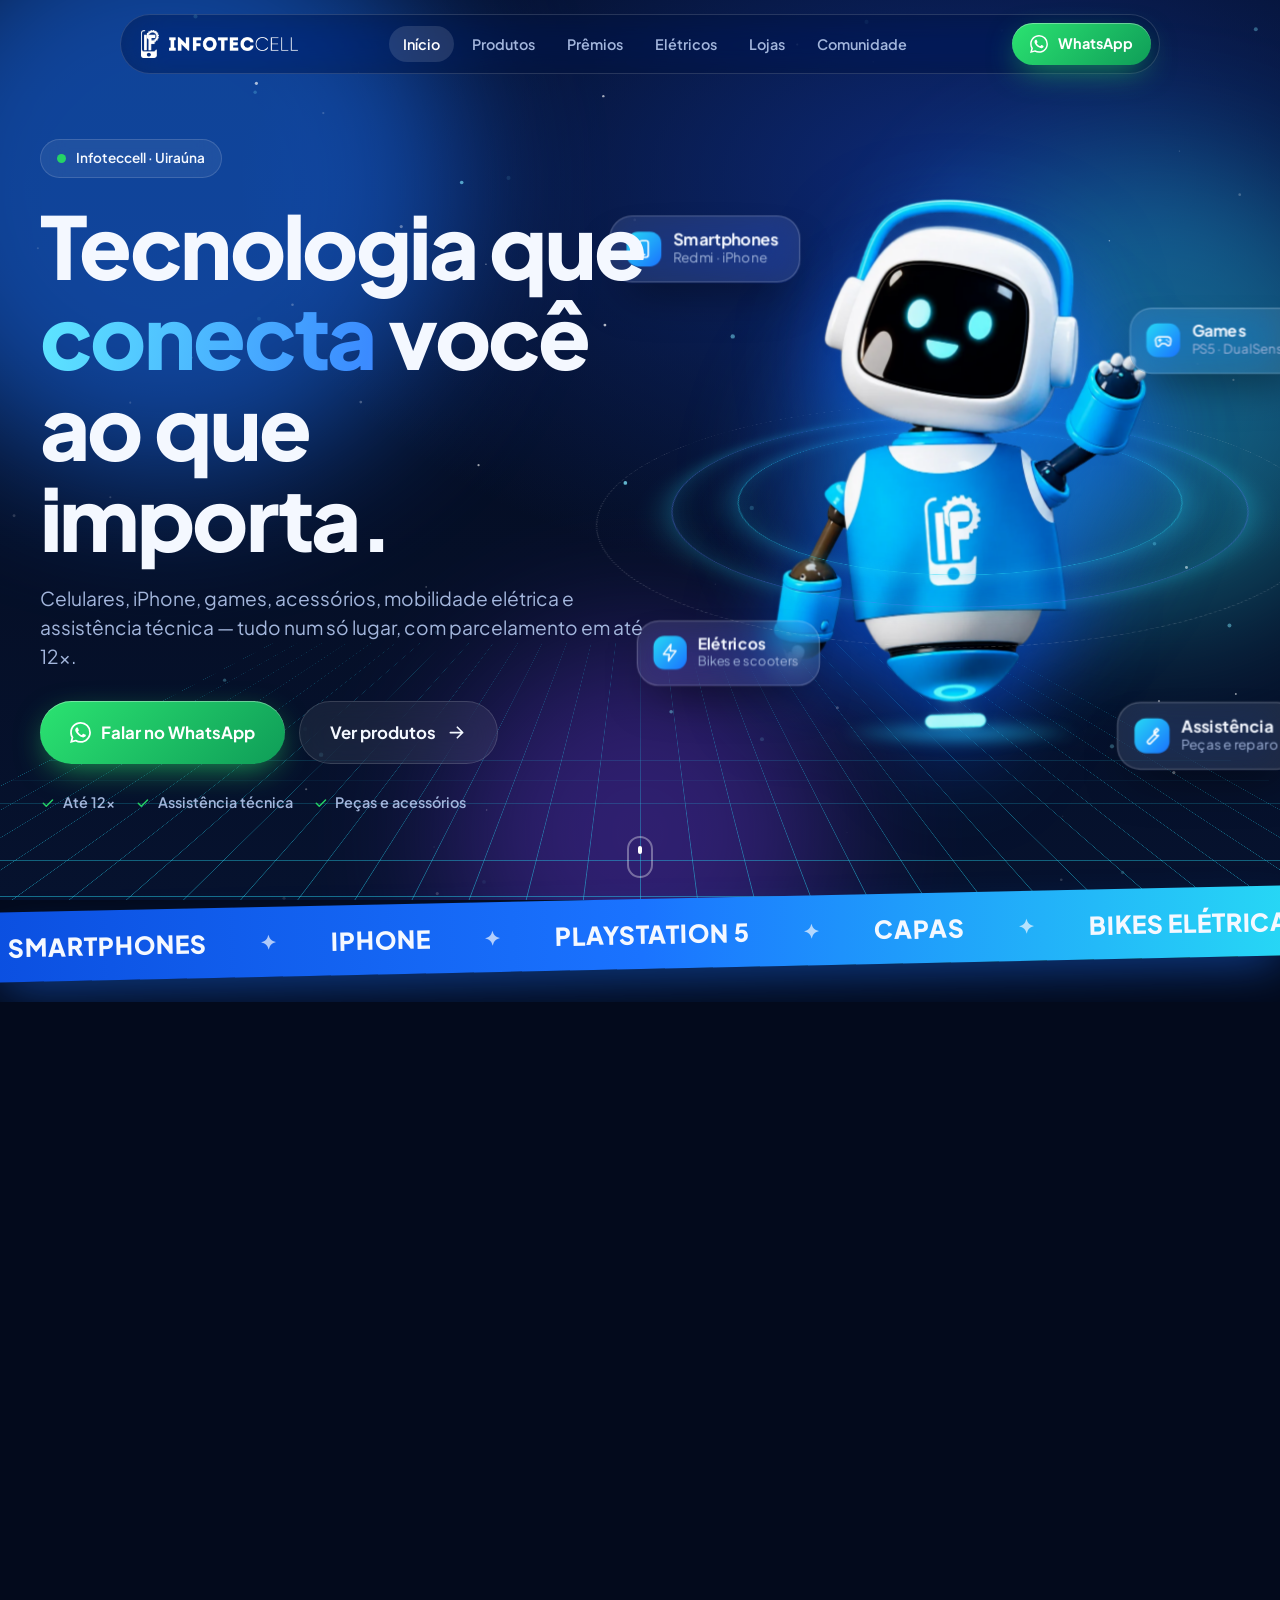
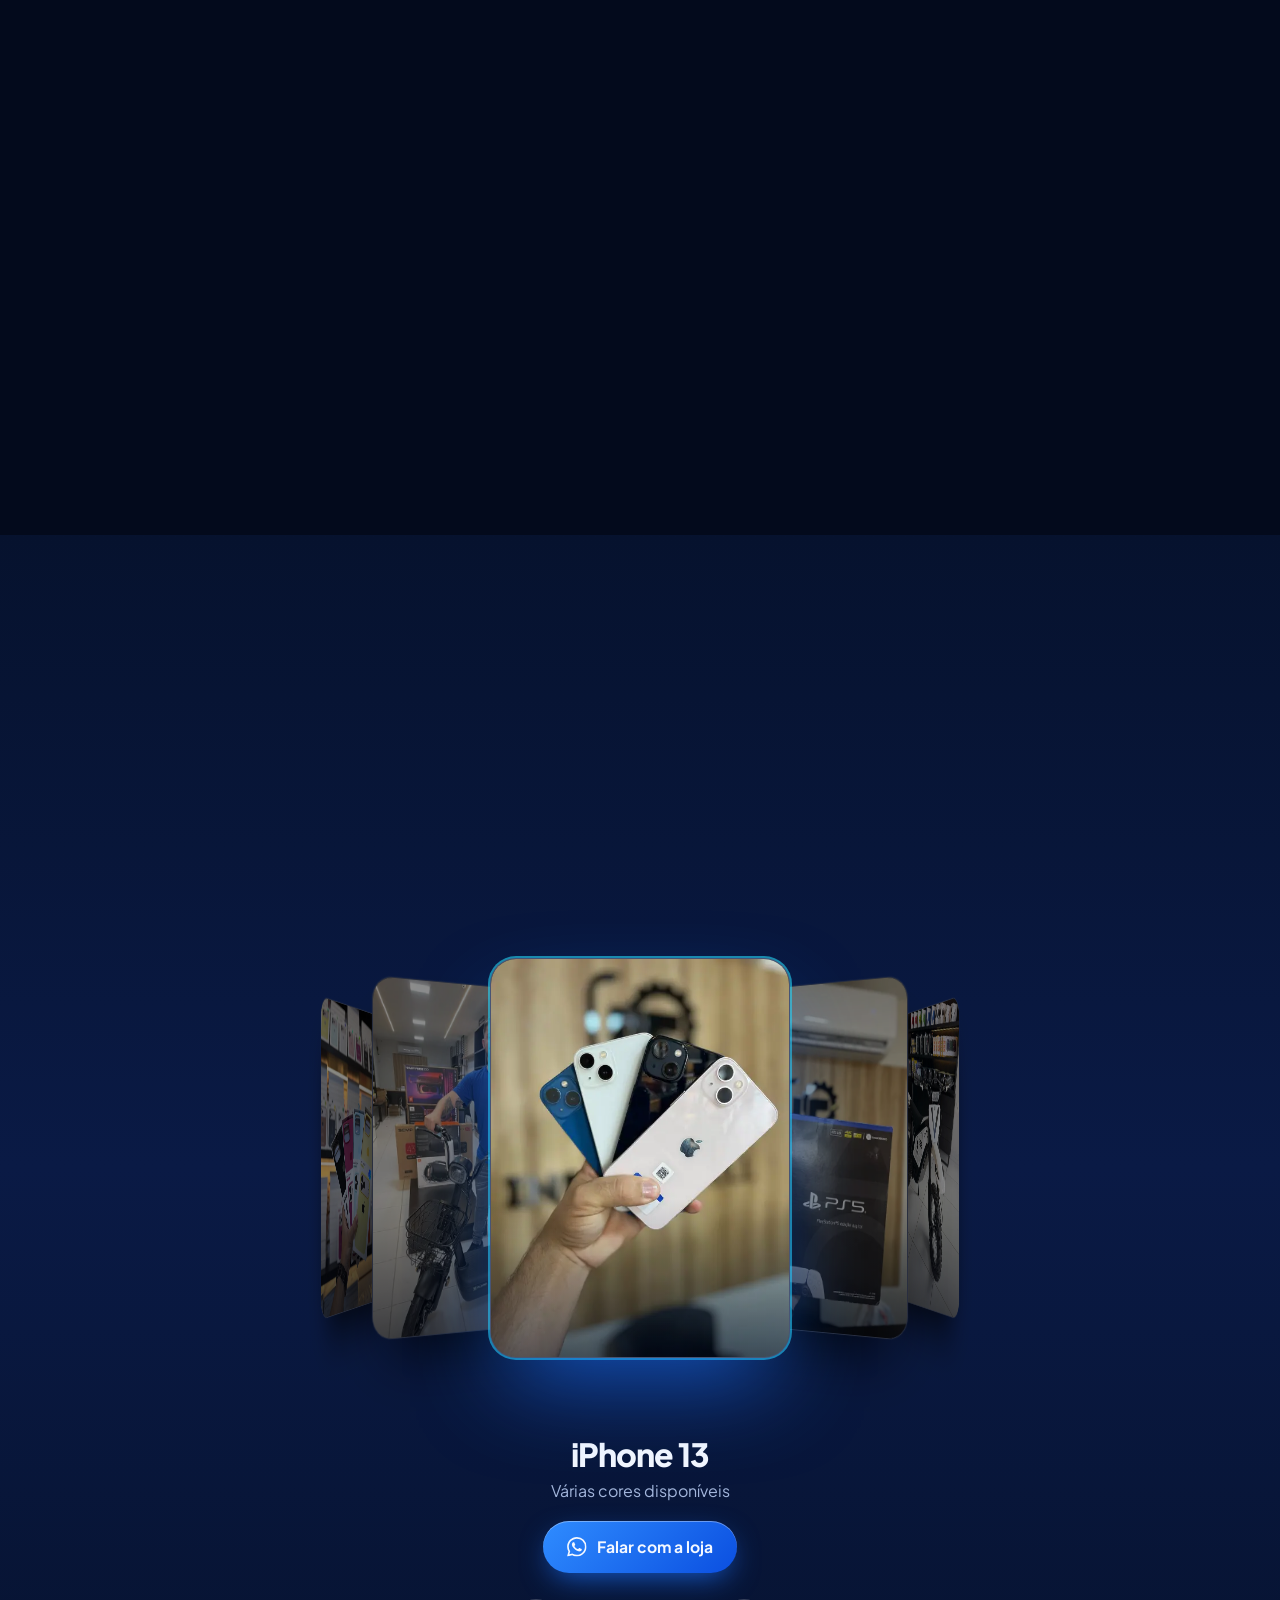
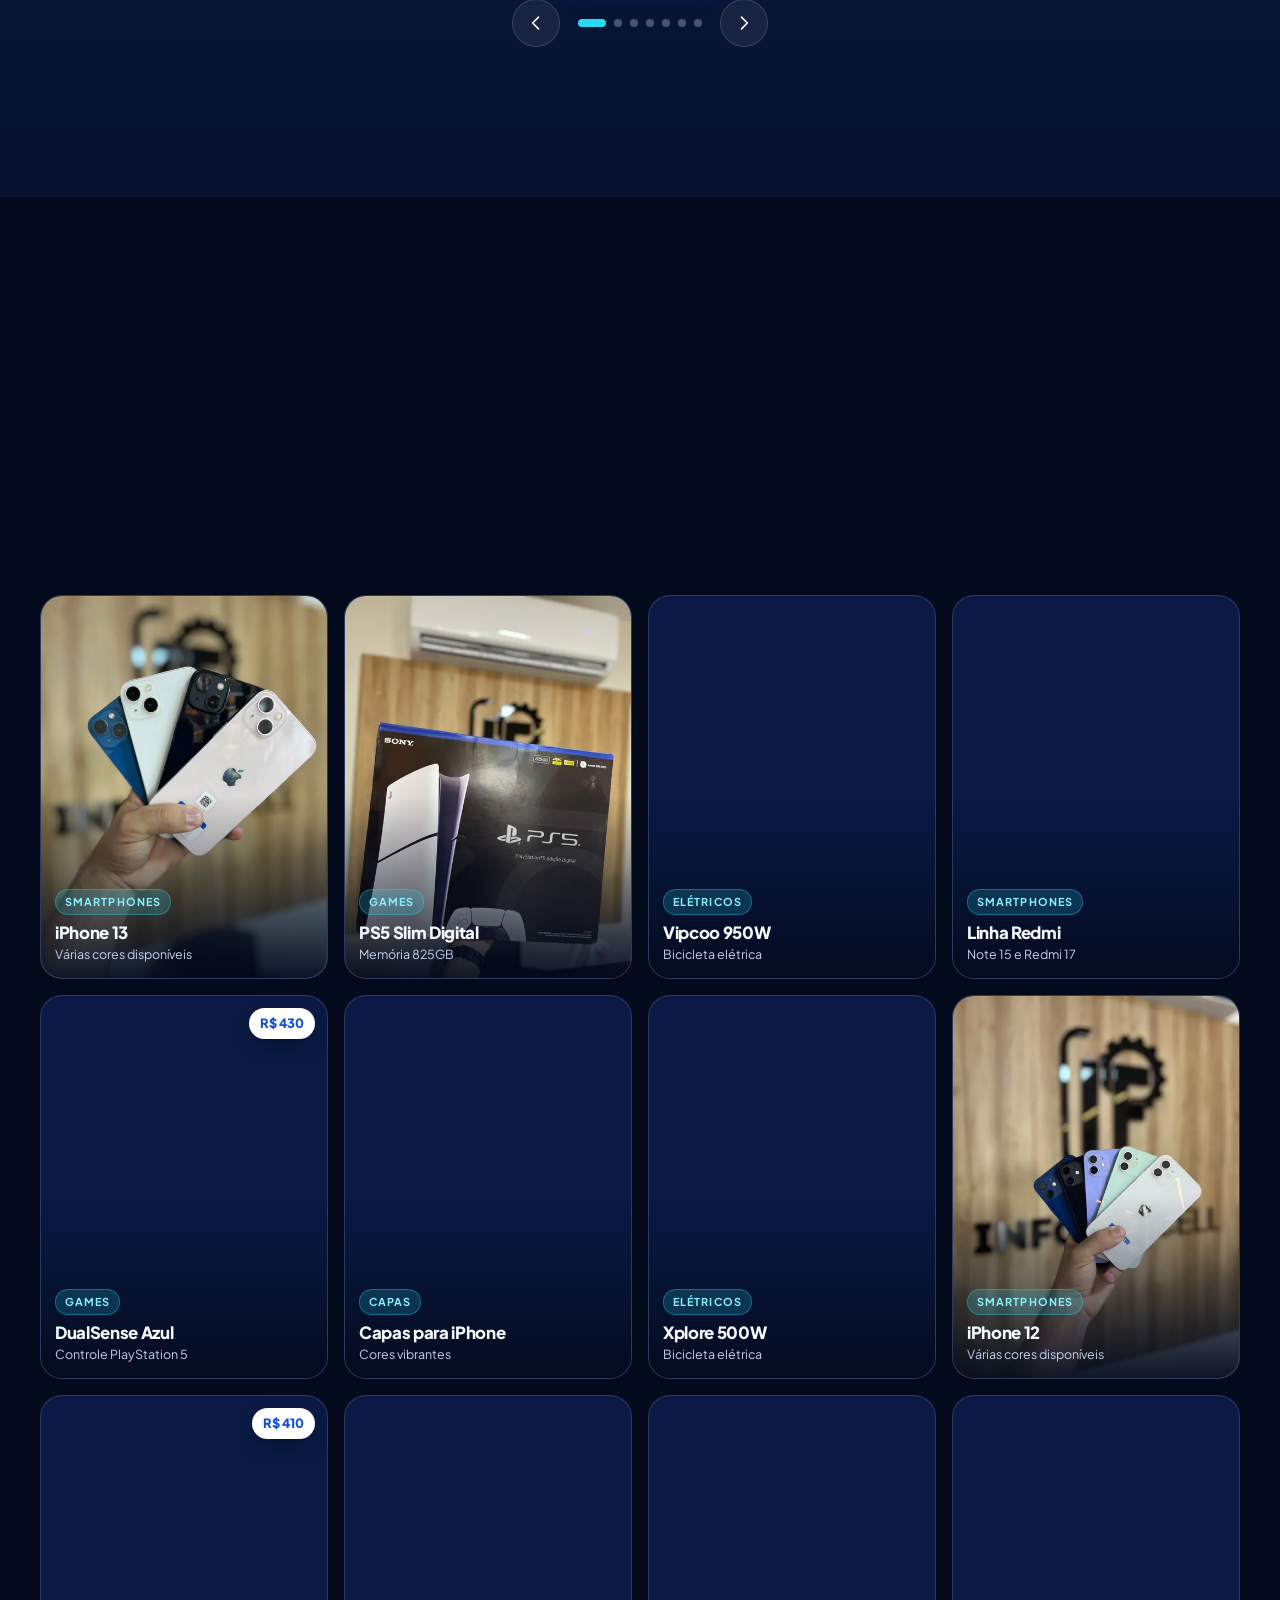
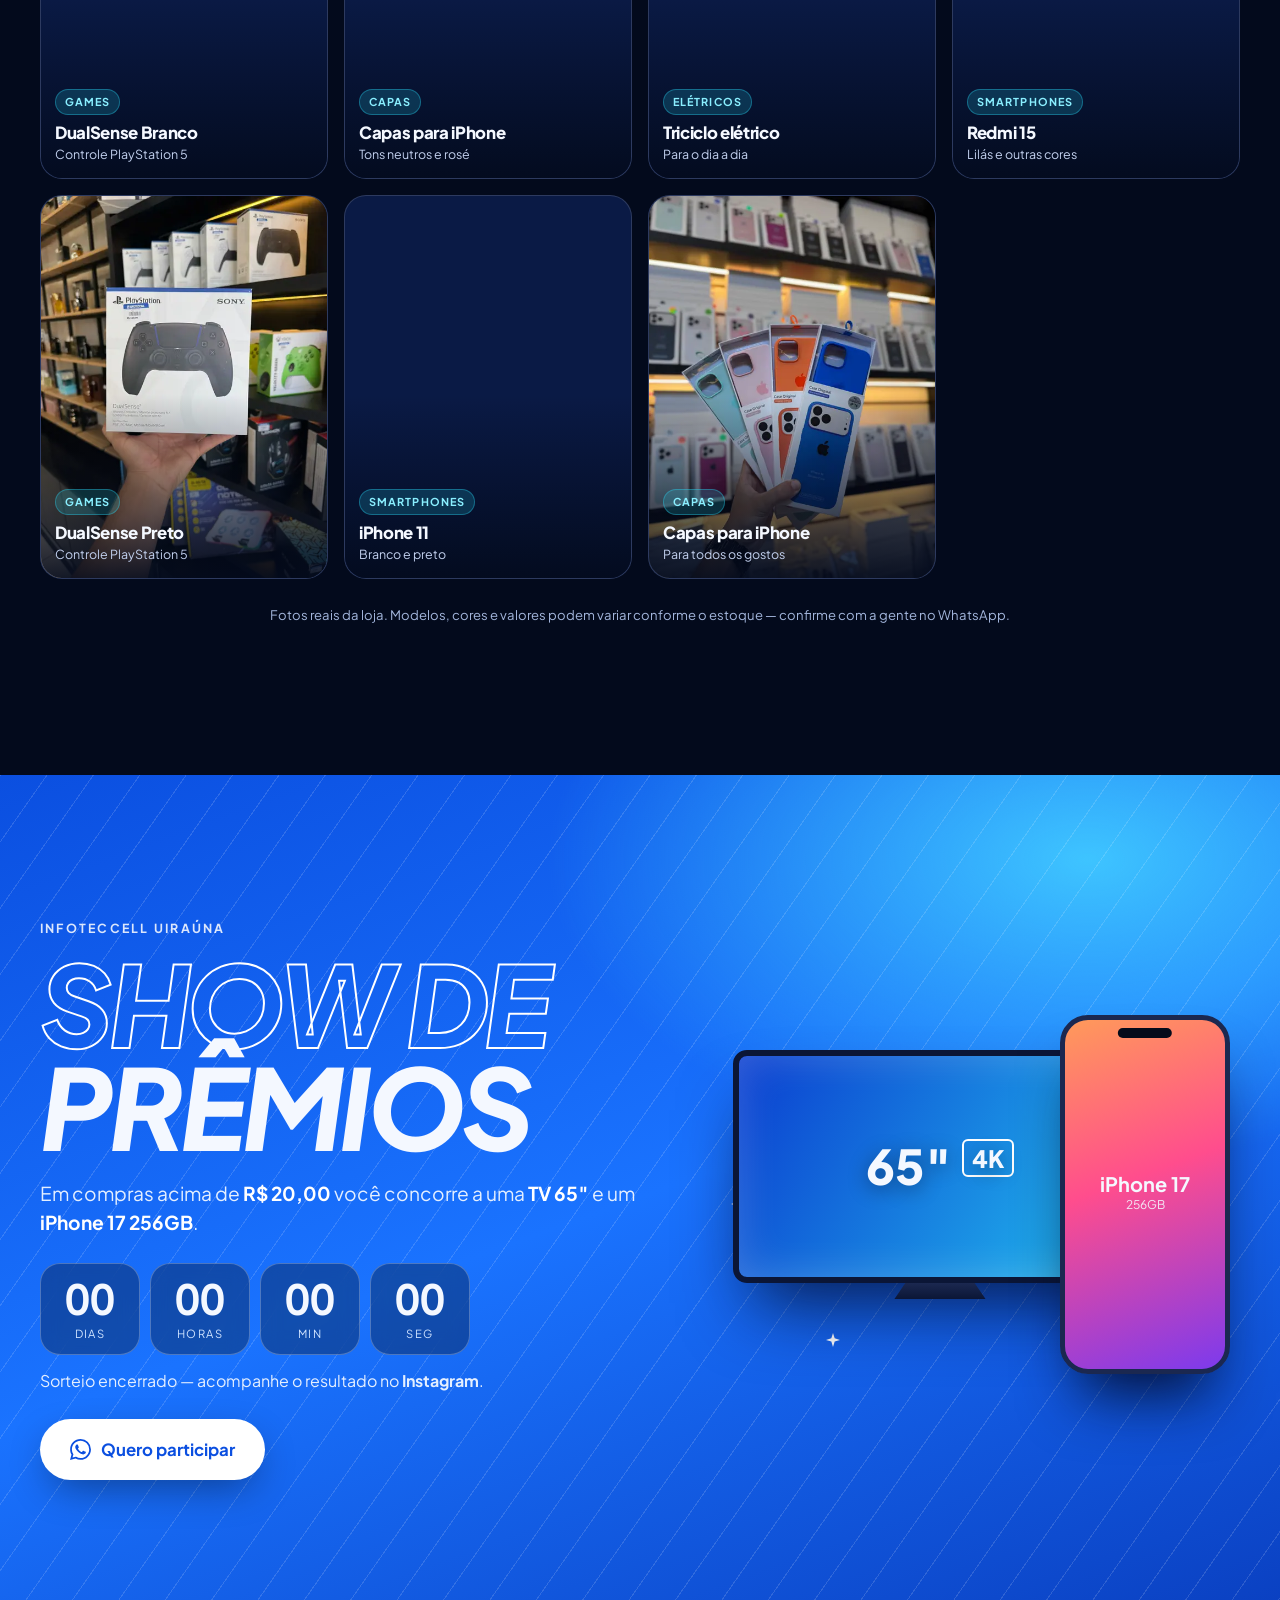
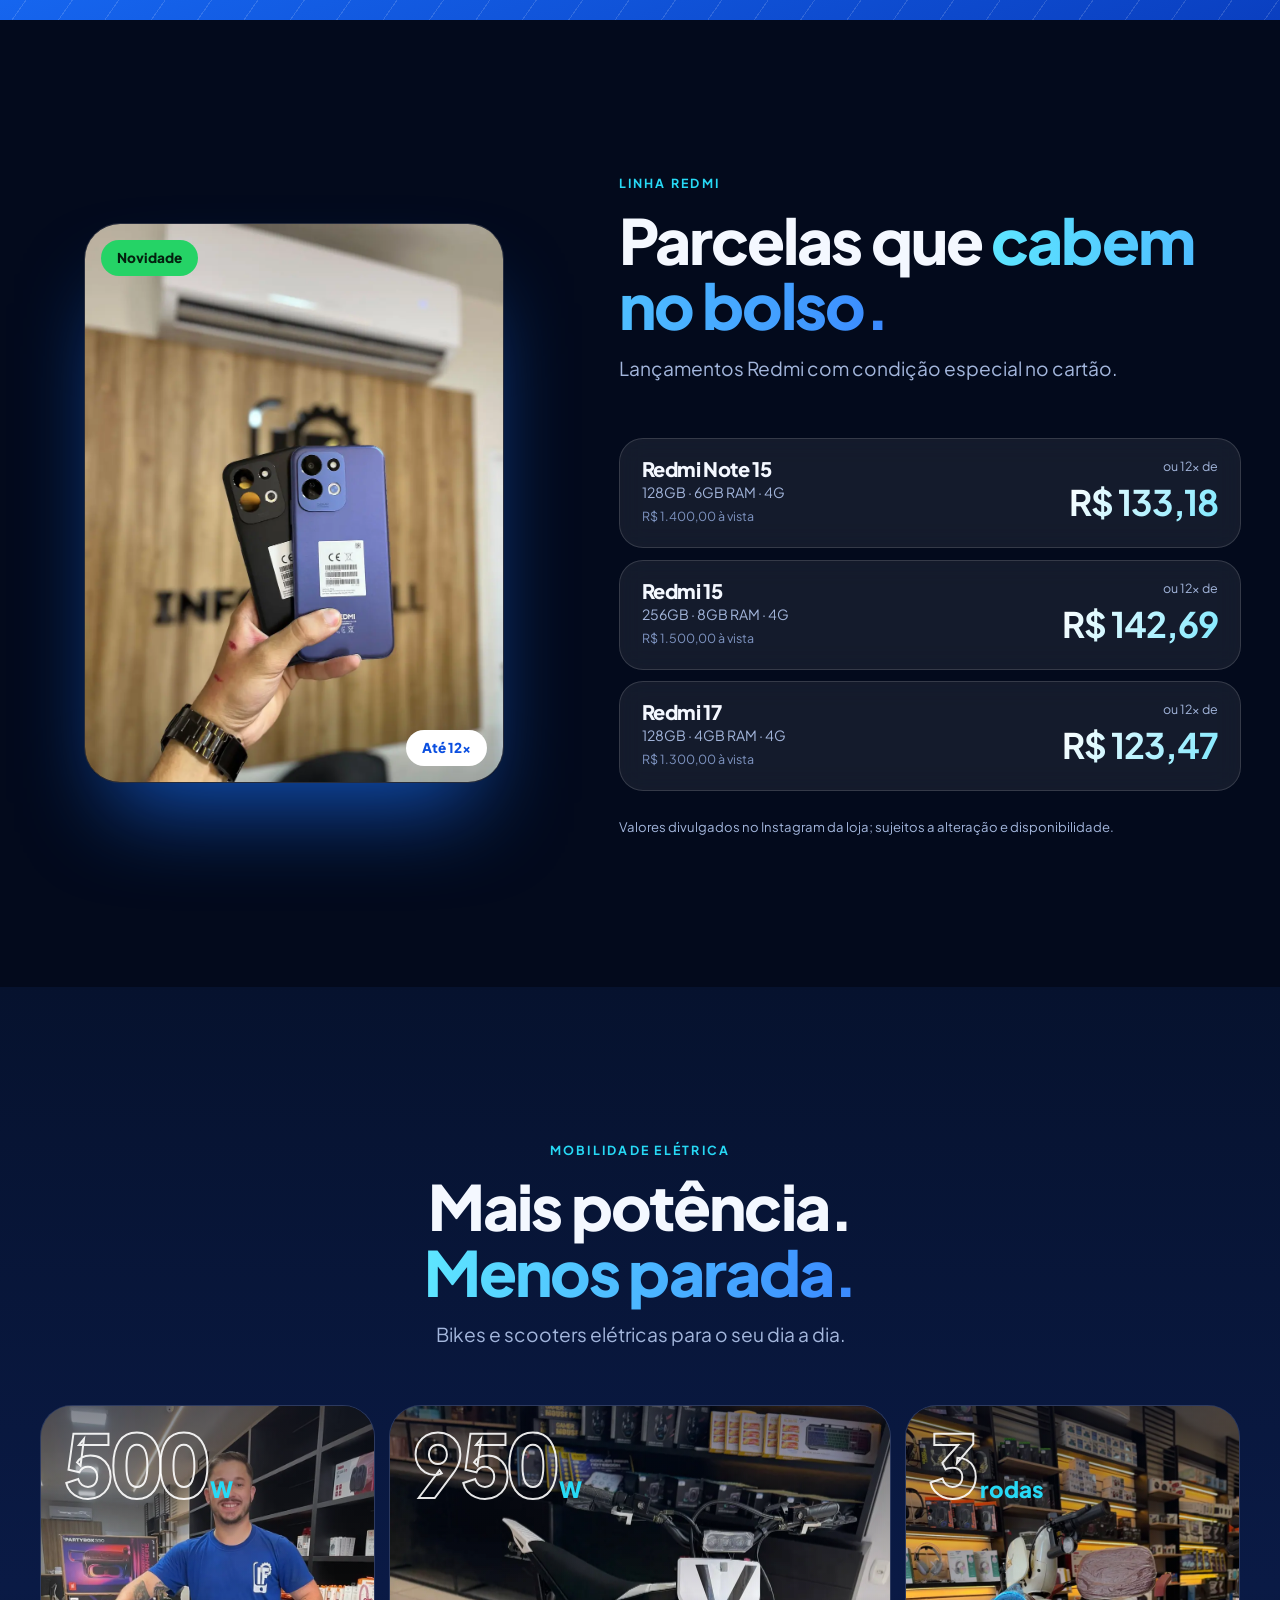
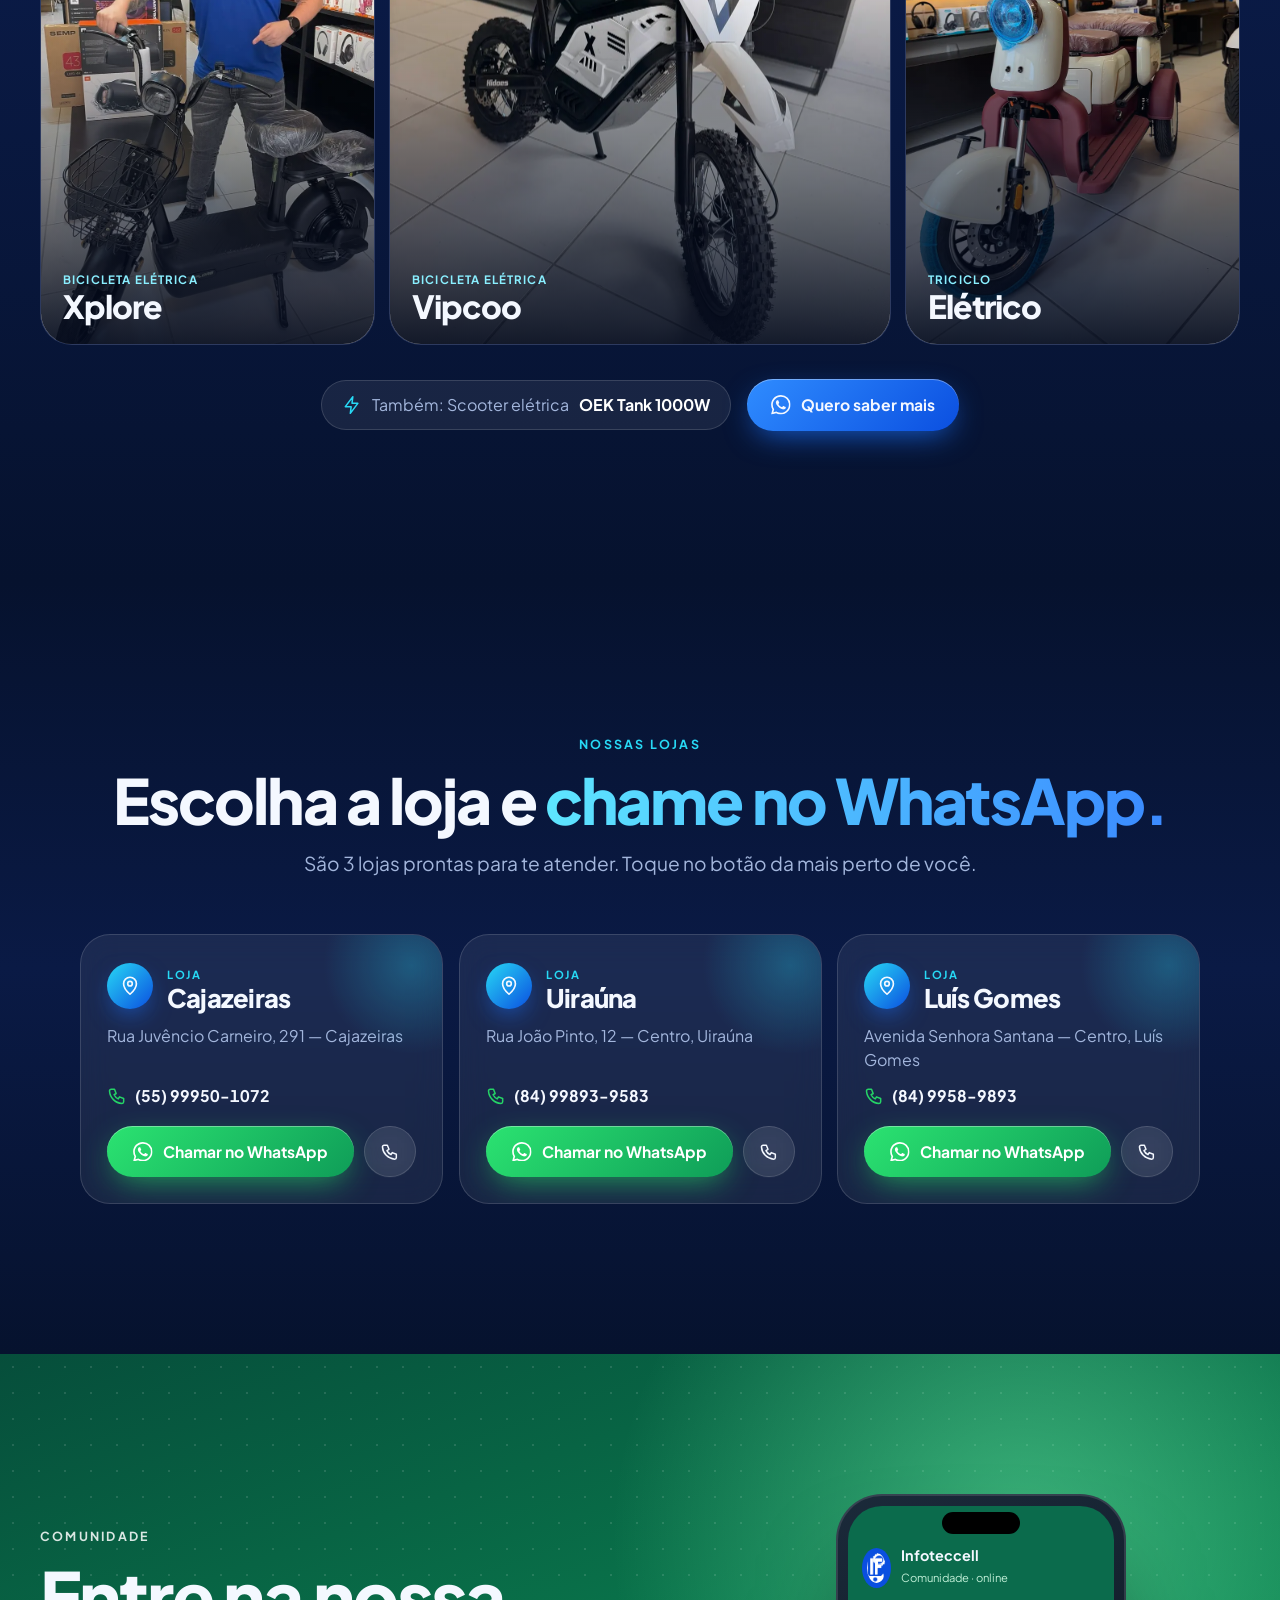
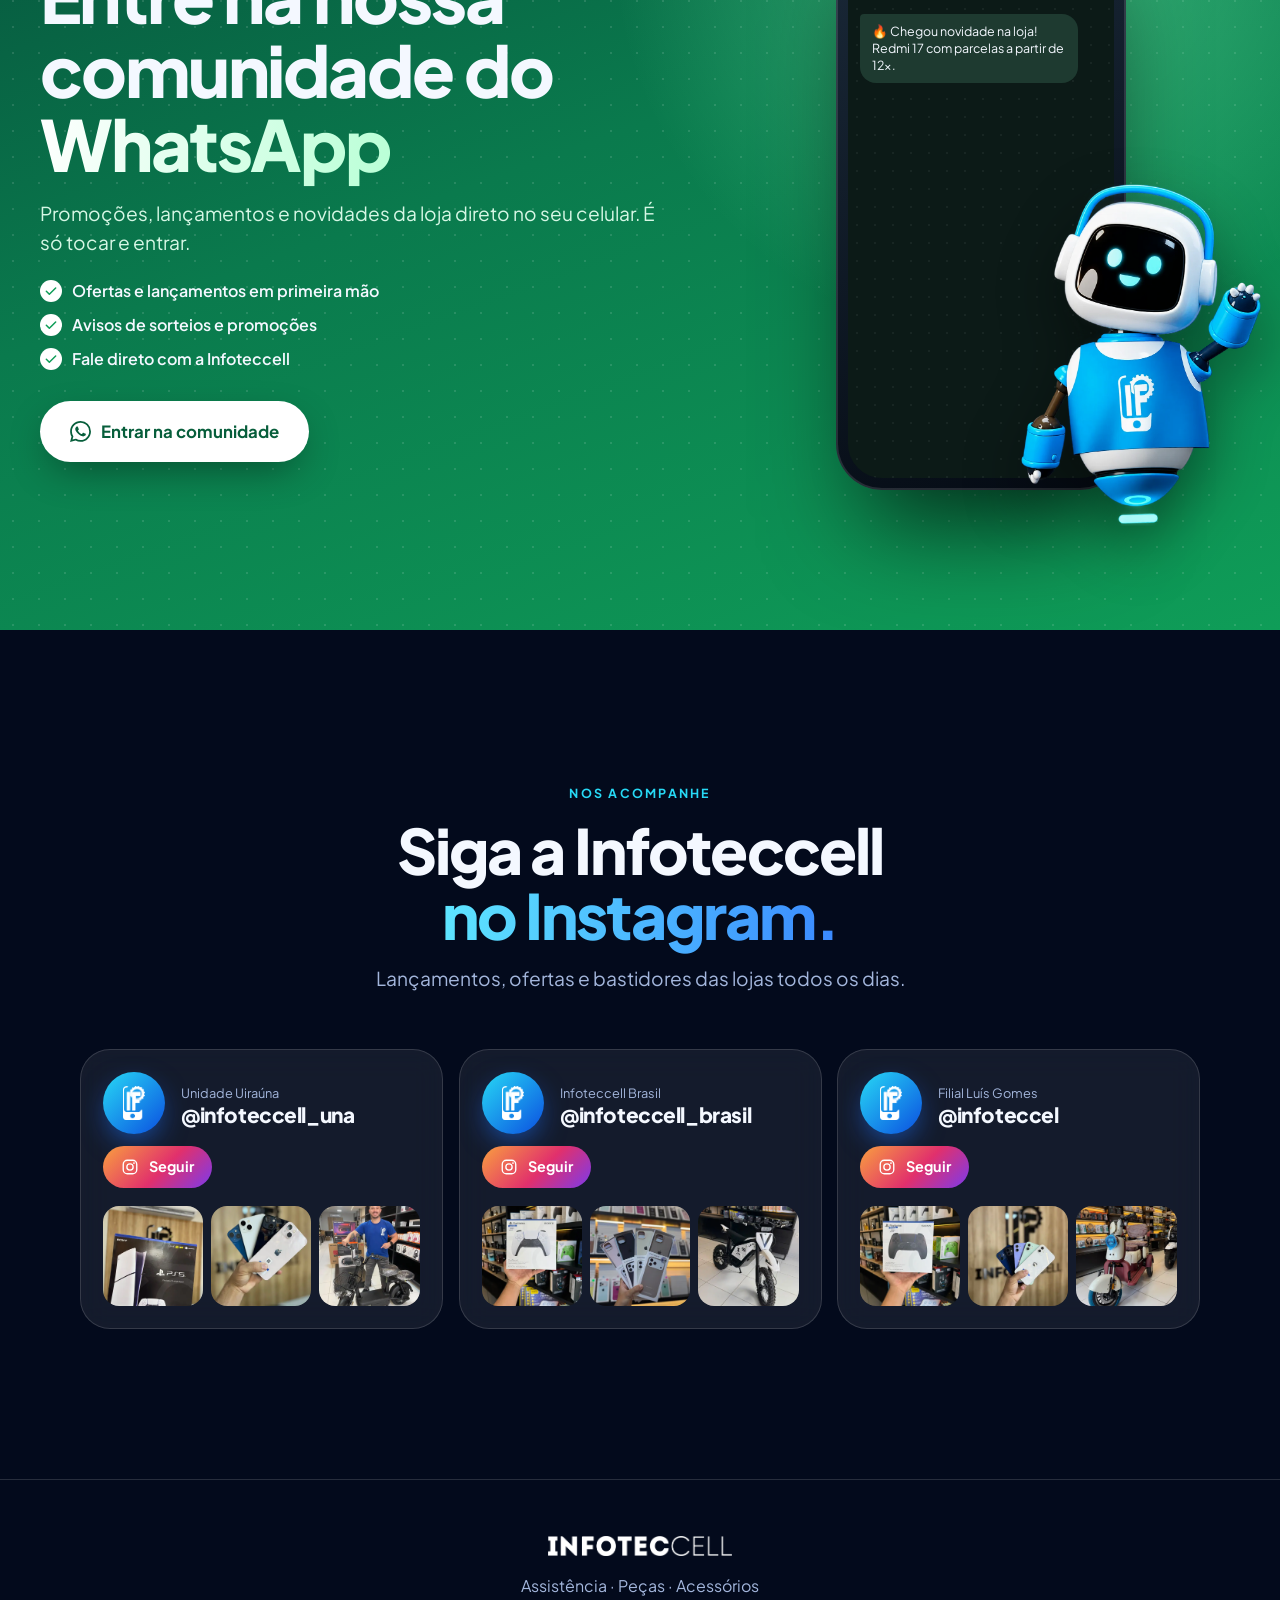
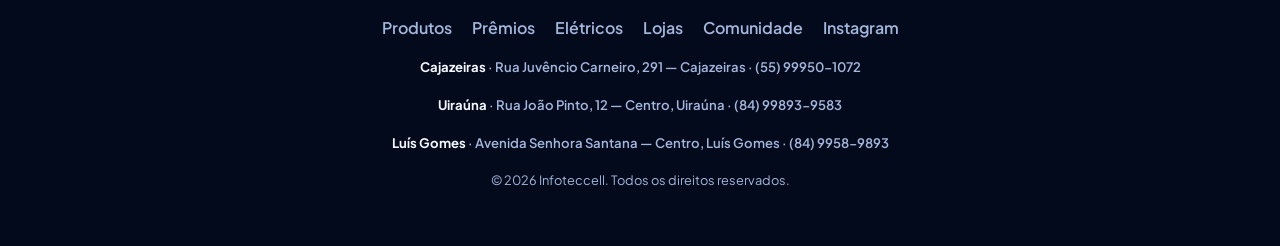
==== commit 05726f2a: "WhatsApp por loja e Instagram de Luis Gomes - Painel Falar com qual loja nos botoes de WhatsApp - No" ====
--- a/index.html
+++ b/index.html
@@ -33,6 +33,8 @@
   <symbol id="i-phone" viewBox="0 0 24 24"><rect x="7" y="2.500" width="10" height="19" rx="2.500" fill="none" stroke="currentColor" stroke-width="1.800"/><path d="M11 18.500h2" stroke="currentColor" stroke-width="1.800" stroke-linecap="round"/></symbol>
   <symbol id="i-wrench" viewBox="0 0 24 24"><path d="M14.500 6.500a4 4 0 0 0 5 5l-9 9a2.100 2.100 0 0 1-3-3l9-9A4 4 0 0 0 14.500 6.500zm0 0 3-3 2 2-3 3" fill="none" stroke="currentColor" stroke-width="1.800" stroke-linejoin="round" stroke-linecap="round"/></symbol>
   <symbol id="i-case" viewBox="0 0 24 24"><rect x="6" y="2.500" width="12" height="19" rx="3" fill="none" stroke="currentColor" stroke-width="1.800"/><rect x="8.500" y="5" width="5" height="5" rx="1.500" fill="none" stroke="currentColor" stroke-width="1.800"/></symbol>
+  <symbol id="i-pin" viewBox="0 0 24 24"><path d="M12 21s-7-6.100-7-11.500a7 7 0 0 1 14 0C19 14.900 12 21 12 21z" fill="none" stroke="currentColor" stroke-width="1.800" stroke-linejoin="round"/><circle cx="12" cy="9.500" r="2.500" fill="none" stroke="currentColor" stroke-width="1.800"/></symbol>
+  <symbol id="i-call" viewBox="0 0 24 24"><path d="M5 4h4l2 5-2.500 1.500a11 11 0 0 0 5 5L15 13l5 2v4a2 2 0 0 1-2 2A16 16 0 0 1 3 6a2 2 0 0 1 2-2z" fill="none" stroke="currentColor" stroke-width="1.800" stroke-linejoin="round"/></symbol>
   <symbol id="i-arrow" viewBox="0 0 24 24"><path d="M5 12h14m-6-6 6 6-6 6" fill="none" stroke="currentColor" stroke-width="2" stroke-linecap="round" stroke-linejoin="round"/></symbol>
   <symbol id="i-x" viewBox="0 0 24 24"><path d="M6 6l12 12M18 6 6 18" fill="none" stroke="currentColor" stroke-width="2" stroke-linecap="round"/></symbol>
   <symbol id="i-left" viewBox="0 0 24 24"><path d="m15 5-7 7 7 7" fill="none" stroke="currentColor" stroke-width="2" stroke-linecap="round" stroke-linejoin="round"/></symbol>
@@ -51,14 +53,14 @@
   </a>
   <ul class="nav-links">
     <li><a href="#inicio" data-spy="inicio">Início</a></li>
-    <li><a href="#categorias" data-spy="categorias">Categorias</a></li>
     <li><a href="#catalogo" data-spy="catalogo">Produtos</a></li>
     <li><a href="#premios" data-spy="premios">Prêmios</a></li>
     <li><a href="#eletricos" data-spy="eletricos">Elétricos</a></li>
     <li><a href="#lojas" data-spy="lojas">Lojas</a></li>
+    <li><a href="#comunidade" data-spy="comunidade">Comunidade</a></li>
   </ul>
-  <a class="btn btn-wa btn-sm" data-wpp="community" data-magnetic href="#comunidade">
-    <svg class="ico"><use href="#i-wa"/></svg><span>Comunidade</span>
+  <a class="btn btn-wa btn-sm" data-wpp="stores" data-magnetic href="#lojas">
+    <svg class="ico"><use href="#i-wa"/></svg><span>WhatsApp</span>
   </a>
 </nav>
 
@@ -66,7 +68,7 @@
 <nav class="dock" aria-label="Atalhos">
   <a href="#inicio" data-spy="inicio"><svg class="ico"><use href="#i-home"/></svg><span>Início</span></a>
   <a href="#catalogo" data-spy="catalogo"><svg class="ico"><use href="#i-bag"/></svg><span>Produtos</span></a>
-  <a href="#comunidade" class="dock-main" data-wpp="community" aria-label="Comunidade WhatsApp"><svg class="ico"><use href="#i-wa"/></svg></a>
+  <a href="#lojas" class="dock-main" data-wpp="stores" aria-label="Falar no WhatsApp"><svg class="ico"><use href="#i-wa"/></svg></a>
   <a href="#premios" data-spy="premios"><svg class="ico"><use href="#i-gift"/></svg><span>Prêmios</span></a>
   <a href="#lojas" data-spy="lojas"><svg class="ico"><use href="#i-store"/></svg><span>Lojas</span></a>
 </nav>
@@ -89,8 +91,8 @@
         Celulares, iPhone, games, acessórios, mobilidade elétrica e assistência técnica — tudo num só lugar, com parcelamento em até 12x.
       </p>
       <div class="cta" data-reveal style="--d:.24s">
-        <a class="btn btn-wa btn-lg" data-wpp="community" data-magnetic href="#comunidade">
-          <svg class="ico"><use href="#i-wa"/></svg><span>Entrar na comunidade</span>
+        <a class="btn btn-wa btn-lg" data-wpp="stores" data-magnetic href="#lojas">
+          <svg class="ico"><use href="#i-wa"/></svg><span>Falar no WhatsApp</span>
         </a>
         <a class="btn btn-ghost btn-lg" data-magnetic href="#catalogo">
           <span>Ver produtos</span><svg class="ico"><use href="#i-arrow"/></svg>
@@ -158,7 +160,7 @@
         <div class="tile-txt"><svg class="ico"><use href="#i-case"/></svg><h3>Capas</h3><p>Dezenas de cores.</p></div>
         <span class="go"><svg class="ico"><use href="#i-arrow"/></svg></span>
       </button>
-      <a class="tile t-fix tilt" data-tilt data-reveal style="--d:.16s" data-wpp="chat" href="#comunidade">
+      <a class="tile t-fix tilt" data-tilt data-reveal style="--d:.16s" data-wpp="stores" data-msg="Olá! Preciso de assistência técnica ou peças." href="#lojas">
         <div class="gears" aria-hidden="true">
           <svg viewBox="0 0 100 100" class="gear g1"><path fill="currentColor" d="M43 5h14l2 9a36 36 0 0 1 8 3.300l8-5 10 10-5 8a36 36 0 0 1 3.300 8l9 2v14l-9 2a36 36 0 0 1-3.300 8l5 8-10 10-8-5a36 36 0 0 1-8 3.300l-2 9H43l-2-9a36 36 0 0 1-8-3.300l-8 5-10-10 5-8a36 36 0 0 1-3.300-8l-9-2V43l9-2a36 36 0 0 1 3.300-8l-5-8 10-10 8 5a36 36 0 0 1 8-3.300zM50 33a17 17 0 1 0 0 34 17 17 0 0 0 0-34z"/></svg>
           <svg viewBox="0 0 100 100" class="gear g2"><path fill="currentColor" d="M43 5h14l2 9a36 36 0 0 1 8 3.300l8-5 10 10-5 8a36 36 0 0 1 3.300 8l9 2v14l-9 2a36 36 0 0 1-3.300 8l5 8-10 10-8-5a36 36 0 0 1-8 3.300l-2 9H43l-2-9a36 36 0 0 1-8-3.300l-8 5-10-10 5-8a36 36 0 0 1-3.300-8l-9-2V43l9-2a36 36 0 0 1 3.300-8l-5-8 10-10 8 5a36 36 0 0 1 8-3.300zM50 33a17 17 0 1 0 0 34 17 17 0 0 0 0-34z"/></svg>
@@ -181,7 +183,7 @@
     <div class="cf" id="cf" data-reveal aria-roledescription="carrossel" aria-label="Destaques da loja"></div>
     <div class="cf-info" id="cfInfo" aria-live="polite">
       <h3 id="cfTitle"></h3><p id="cfSub"></p>
-      <a class="btn btn-primary" id="cfBtn" data-wpp="chat" href="#comunidade"><svg class="ico"><use href="#i-wa"/></svg><span>Falar com a loja</span></a>
+      <a class="btn btn-primary" id="cfBtn" data-wpp="stores" href="#lojas"><svg class="ico"><use href="#i-wa"/></svg><span>Falar com a loja</span></a>
     </div>
     <div class="cf-ctrl">
       <button class="round" id="cfPrev" aria-label="Anterior"><svg class="ico"><use href="#i-left"/></svg></button>
@@ -230,7 +232,7 @@
         <div><b data-u="s">00</b><span>seg</span></div>
       </div>
       <p class="draw" data-reveal style="--d:.22s">O sorteio ocorrerá no dia <b>31/10</b>.</p>
-      <a class="btn btn-white btn-lg" data-wpp="community" data-magnetic data-reveal style="--d:.26s" href="#comunidade">
+      <a class="btn btn-white btn-lg" data-wpp="store:uirauna" data-msg="Olá! Quero participar do Show de Prêmios da Infoteccell Uiraúna." data-magnetic data-reveal style="--d:.26s" href="#lojas">
         <svg class="ico"><use href="#i-wa"/></svg><span>Quero participar</span>
       </a>
     </div>
@@ -313,8 +315,20 @@
 
     <div class="eco-extra" data-reveal>
       <span class="chip-line"><svg class="ico"><use href="#i-bolt"/></svg> Também: Scooter elétrica <b>OEK Tank 1000W</b></span>
-      <a class="btn btn-primary" data-wpp="chat" data-magnetic href="#comunidade"><svg class="ico"><use href="#i-wa"/></svg><span>Quero saber mais</span></a>
-    </div>
+      <a class="btn btn-primary" data-wpp="stores" data-msg="Olá! Quero saber mais sobre as bikes e scooters elétricas." data-magnetic href="#lojas"><svg class="ico"><use href="#i-wa"/></svg><span>Quero saber mais</span></a>
+    </div>
+  </div>
+</section>
+
+<!-- ============ LOJAS ============ -->
+<section class="section section-dark" id="lojas">
+  <div class="wrap">
+    <div class="head center" data-reveal>
+      <span class="eyebrow">Nossas lojas</span>
+      <h2>Escolha a loja e <span class="grad">chame no WhatsApp.</span></h2>
+      <p class="lead">São 3 lojas prontas para te atender. Toque no botão da mais perto de você.</p>
+    </div>
+    <div class="shops" id="shops"></div>
   </div>
 </section>
 
@@ -356,13 +370,13 @@
   </div>
 </section>
 
-<!-- ============ LOJAS / INSTAGRAM ============ -->
-<section class="section" id="lojas">
+<!-- ============ INSTAGRAM ============ -->
+<section class="section" id="instagram">
   <div class="wrap">
     <div class="head center" data-reveal>
       <span class="eyebrow">Nos acompanhe</span>
       <h2>Siga a Infoteccell<br><span class="grad">no Instagram.</span></h2>
-      <p class="lead">Lançamentos, ofertas e bastidores da loja todos os dias.</p>
+      <p class="lead">Lançamentos, ofertas e bastidores das lojas todos os dias.</p>
     </div>
     <div class="stores">
       <a class="store tilt" data-tilt data-reveal data-link="una" target="_blank" rel="noopener" href="#">
@@ -379,6 +393,14 @@
         <span class="btn btn-ig btn-sm"><svg class="ico"><use href="#i-ig"/></svg>Seguir</span>
         <div class="store-thumbs" aria-hidden="true">
           <img src="assets/img/dualsense-branco-sm.webp" alt="" loading="lazy"><img src="assets/img/capas-1-sm.webp" alt="" loading="lazy"><img src="assets/img/vipcoo-sm.webp" alt="" loading="lazy">
+        </div>
+      </a>
+      <a class="store tilt" data-tilt data-reveal style="--d:.2s" data-link="luisgomes" target="_blank" rel="noopener" href="#">
+        <div class="avatar"><img src="assets/img/logo-icon.webp" alt="" width="26" height="41"></div>
+        <div class="store-txt"><small>Filial Luís Gomes</small><h3>@infoteccel</h3></div>
+        <span class="btn btn-ig btn-sm"><svg class="ico"><use href="#i-ig"/></svg>Seguir</span>
+        <div class="store-thumbs" aria-hidden="true">
+          <img src="assets/img/dualsense-preto-sm.webp" alt="" loading="lazy"><img src="assets/img/iphone-12-sm.webp" alt="" loading="lazy"><img src="assets/img/triciclo-sm.webp" alt="" loading="lazy">
         </div>
       </a>
     </div>
@@ -395,16 +417,19 @@
       <li><a href="#catalogo">Produtos</a></li>
       <li><a href="#premios">Prêmios</a></li>
       <li><a href="#eletricos">Elétricos</a></li>
-      <li><a href="#lojas">Instagram</a></li>
+      <li><a href="#lojas">Lojas</a></li>
+      <li><a href="#comunidade">Comunidade</a></li>
+      <li><a href="#instagram">Instagram</a></li>
     </ul>
+    <ul class="foot-shops" id="footShops"></ul>
     <small>© <span id="year">2026</span> Infoteccell. Todos os direitos reservados.</small>
   </div>
 </footer>
 
 <!-- WhatsApp flutuante -->
-<a class="fab" data-wpp="community" href="#comunidade" aria-label="Entrar na comunidade do WhatsApp">
+<a class="fab" data-wpp="stores" href="#lojas" aria-label="Falar com uma das lojas no WhatsApp">
   <svg class="ico"><use href="#i-wa"/></svg>
-  <span class="fab-tip">Comunidade</span>
+  <span class="fab-tip">Falar com a loja</span>
 </a>
 
 <!-- Lightbox -->
@@ -420,8 +445,21 @@
       <h3 id="lbTitle"></h3>
       <p id="lbSub"></p>
       <b class="lb-price" id="lbPrice"></b>
-      <a class="btn btn-wa" id="lbBtn" data-wpp="chat" href="#comunidade"><svg class="ico"><use href="#i-wa"/></svg><span>Falar com a loja</span></a>
-    </div>
+      <a class="btn btn-wa" id="lbBtn" data-wpp="stores" href="#lojas"><svg class="ico"><use href="#i-wa"/></svg><span>Falar com a loja</span></a>
+    </div>
+  </div>
+</div>
+
+<!-- Escolha de loja (painel estilo app) -->
+<div class="sheet" id="sheet" role="dialog" aria-modal="true" aria-labelledby="sheetTitle" hidden>
+  <button class="sheet-bg" aria-label="Fechar" data-close></button>
+  <div class="sheet-card">
+    <span class="grab" aria-hidden="true"></span>
+    <button class="sheet-x round" data-close aria-label="Fechar"><svg class="ico"><use href="#i-x"/></svg></button>
+    <span class="eyebrow">WhatsApp</span>
+    <h3 id="sheetTitle">Falar com qual loja?</h3>
+    <p class="sheet-sub">Escolha a mais perto de você.</p>
+    <div class="sheet-list" id="sheetList"></div>
   </div>
 </div>
 
--- a/css/style.css
+++ b/css/style.css
@@ -452,3 +452,59 @@
   .brand-word{display:none}
   .nav-links a{padding:9px 11px}
 }
+
+/* =========================================================
+   LOJAS (cards + painel de escolha) e Instagram com 3 contas
+   ========================================================= */
+body.sheet-open{overflow:hidden}
+.pin{flex:none;width:46px;height:46px;border-radius:50%;display:grid;place-items:center;background:linear-gradient(135deg,var(--cyan),var(--blue-d));box-shadow:0 10px 26px -8px rgba(26,115,255,.8)}
+.pin .ico{width:22px;height:22px}
+
+.shops{display:grid;grid-template-columns:repeat(auto-fit,minmax(min(100%,290px),1fr));gap:16px;max-width:1120px;margin-inline:auto}
+.shop{position:relative;display:grid;gap:12px;align-content:start;padding:26px;border-radius:30px;background:var(--glass);border:1px solid var(--line);backdrop-filter:blur(14px);-webkit-backdrop-filter:blur(14px);overflow:hidden}
+.shop::before{content:"";position:absolute;right:-60px;top:-60px;width:180px;height:180px;border-radius:50%;background:radial-gradient(circle,rgba(39,217,245,.28),transparent 70%);pointer-events:none}
+.shop-head{display:flex;align-items:center;gap:14px}
+.shop-head small{color:var(--cyan);font-weight:700;letter-spacing:.14em;text-transform:uppercase;font-size:.7rem}
+.shop-head h3{font-size:1.6rem}
+.addr{color:var(--muted);min-height:3em}
+.tel{display:flex;align-items:center;gap:8px;font-weight:700;font-variant-numeric:tabular-nums}
+.tel .ico{color:var(--wa)}
+.shop-cta{display:flex;gap:10px;margin-top:6px}
+.shop-cta .btn-wa{flex:1;padding-inline:14px}
+.btn-icon{width:52px;padding:0;flex:none}
+
+.sheet{position:fixed;inset:0;z-index:250;display:grid;align-items:end;justify-items:center}
+.sheet[hidden]{display:none}
+.sheet-bg{position:absolute;inset:0;background:rgba(2,6,18,.7);backdrop-filter:blur(14px);-webkit-backdrop-filter:blur(14px);opacity:0;transition:opacity .35s}
+.sheet.open .sheet-bg{opacity:1}
+.sheet-card{position:relative;width:min(560px,100%);max-height:92svh;overflow:auto;padding:14px 20px calc(24px + env(safe-area-inset-bottom));border-radius:30px 30px 0 0;background:linear-gradient(180deg,#0b1a44,var(--bg-2));border:1px solid var(--line);border-bottom:0;box-shadow:0 -30px 80px -20px rgba(0,0,0,.7);transform:translateY(100%);transition:transform .45s var(--ease)}
+.sheet.open .sheet-card{transform:none}
+.grab{display:block;width:44px;height:5px;border-radius:99px;background:rgba(255,255,255,.28);margin:0 auto 16px}
+.sheet-x{position:absolute;right:14px;top:18px;width:40px;height:40px}
+.sheet-card .eyebrow{margin-bottom:6px}
+.sheet-card h3{font-size:1.7rem}
+.sheet-sub{color:var(--muted);margin:4px 0 18px}
+.sheet-list{display:grid;gap:10px}
+.sheet-row{display:grid;grid-template-columns:auto 1fr auto;align-items:center;gap:14px;padding:14px;border-radius:22px;background:var(--glass);border:1px solid var(--line);transition:background .25s,transform .25s var(--ease),border-color .25s}
+.sheet-row:hover{background:var(--glass-2);border-color:rgba(37,211,102,.5);transform:translateY(-2px)}
+.sheet-row:active{scale:.98}
+.sr-txt{display:grid;gap:1px;min-width:0}
+.sr-txt b{font-size:1.05rem}
+.sr-txt small{color:var(--muted);font-size:.8rem;line-height:1.3}
+.sr-txt em{font-style:normal;font-weight:700;font-size:.88rem;color:#7fe9ff;font-variant-numeric:tabular-nums}
+.wa-dot{width:44px;height:44px;border-radius:50%;display:grid;place-items:center;background:linear-gradient(135deg,#2be371,var(--wa-d));color:#fff;box-shadow:0 8px 22px -6px rgba(37,211,102,.8)}
+.wa-dot .ico{width:24px;height:24px}
+@media (min-width:760px){
+  .sheet{align-items:center}
+  .sheet-card{border-radius:30px;border-bottom:1px solid var(--line);padding-top:26px;transform:translateY(24px) scale(.96);opacity:0;transition:transform .45s var(--ease),opacity .3s}
+  .sheet.open .sheet-card{opacity:1}
+  .grab{display:none}
+  .sheet-x{top:22px}
+}
+
+.foot-shops{display:grid;gap:6px;font-size:.82rem;font-weight:400;max-width:620px}
+.foot-shops b{color:var(--ink)}
+.foot-shops li{line-height:1.4}
+
+@media (min-width:960px){ .stores{grid-template-columns:repeat(3,1fr);max-width:1120px} }
+.store-txt h3{font-size:clamp(1.05rem,2.4vw,1.3rem)}
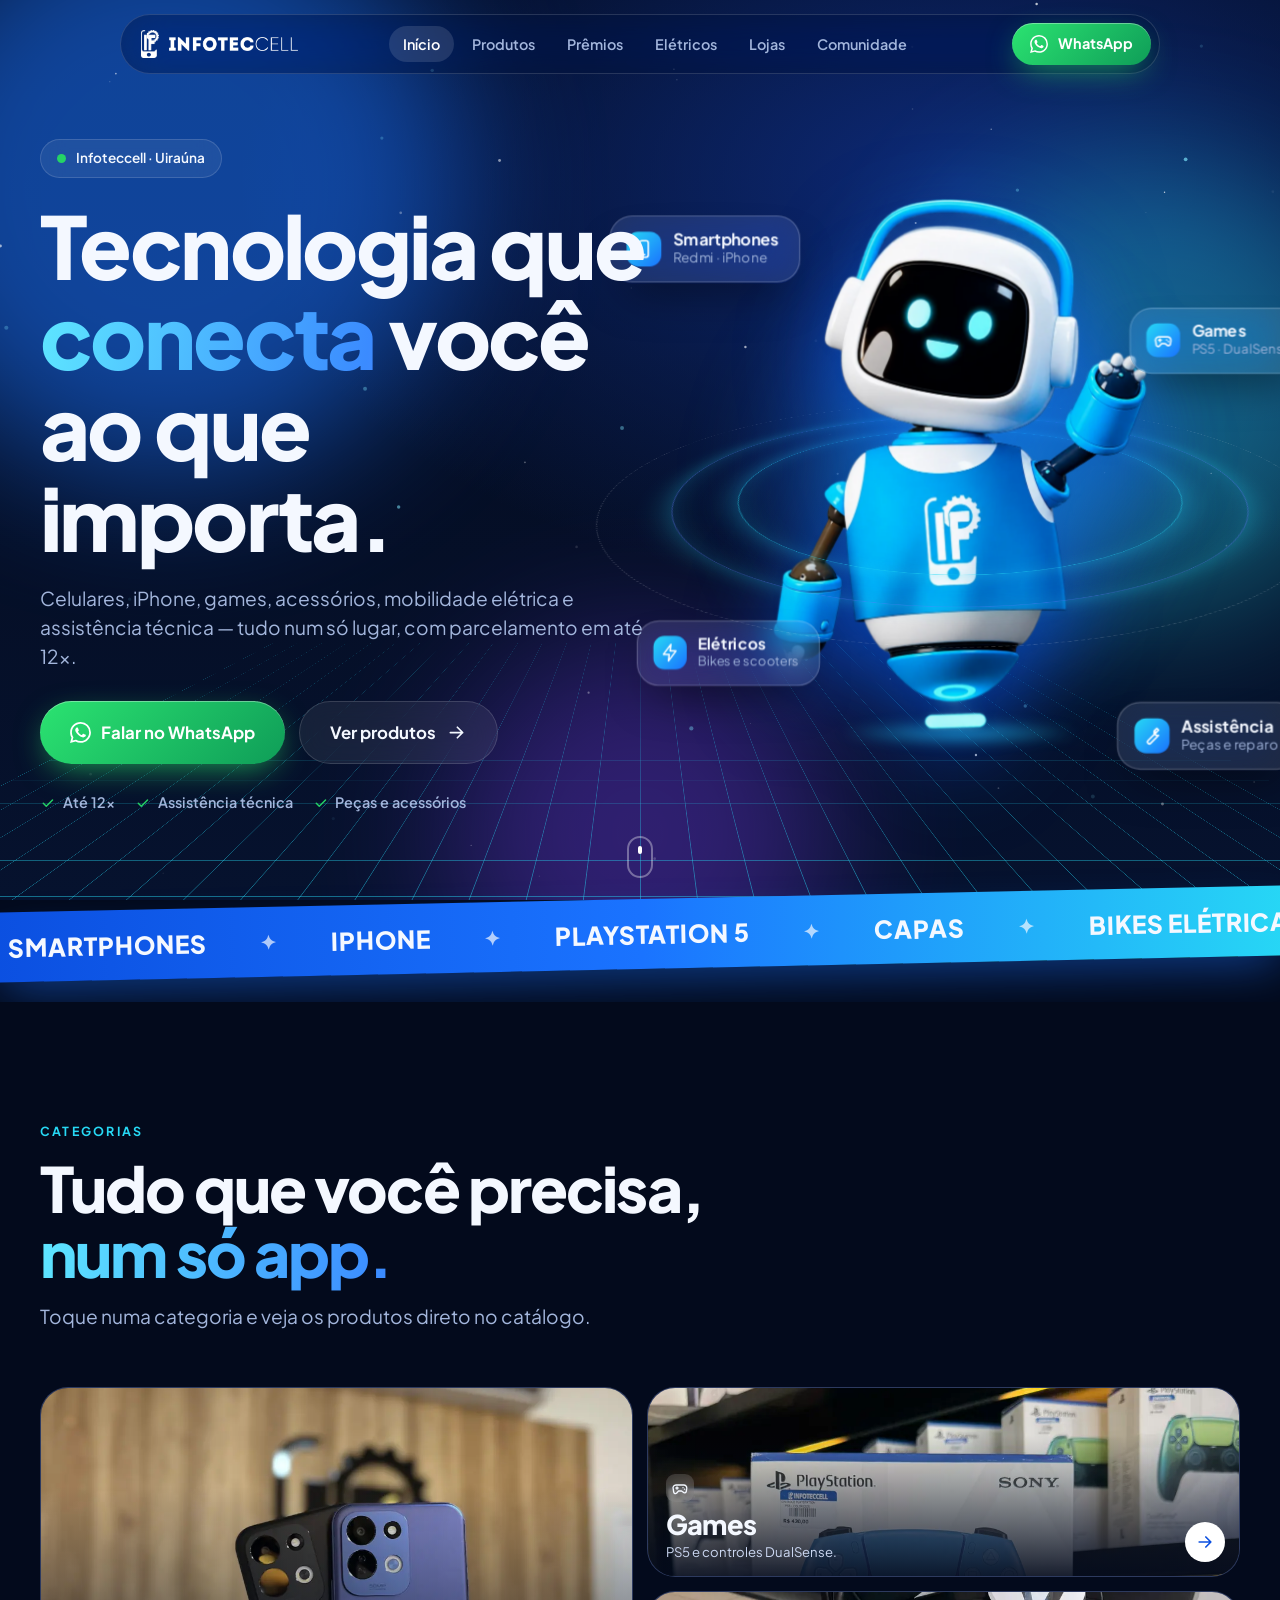
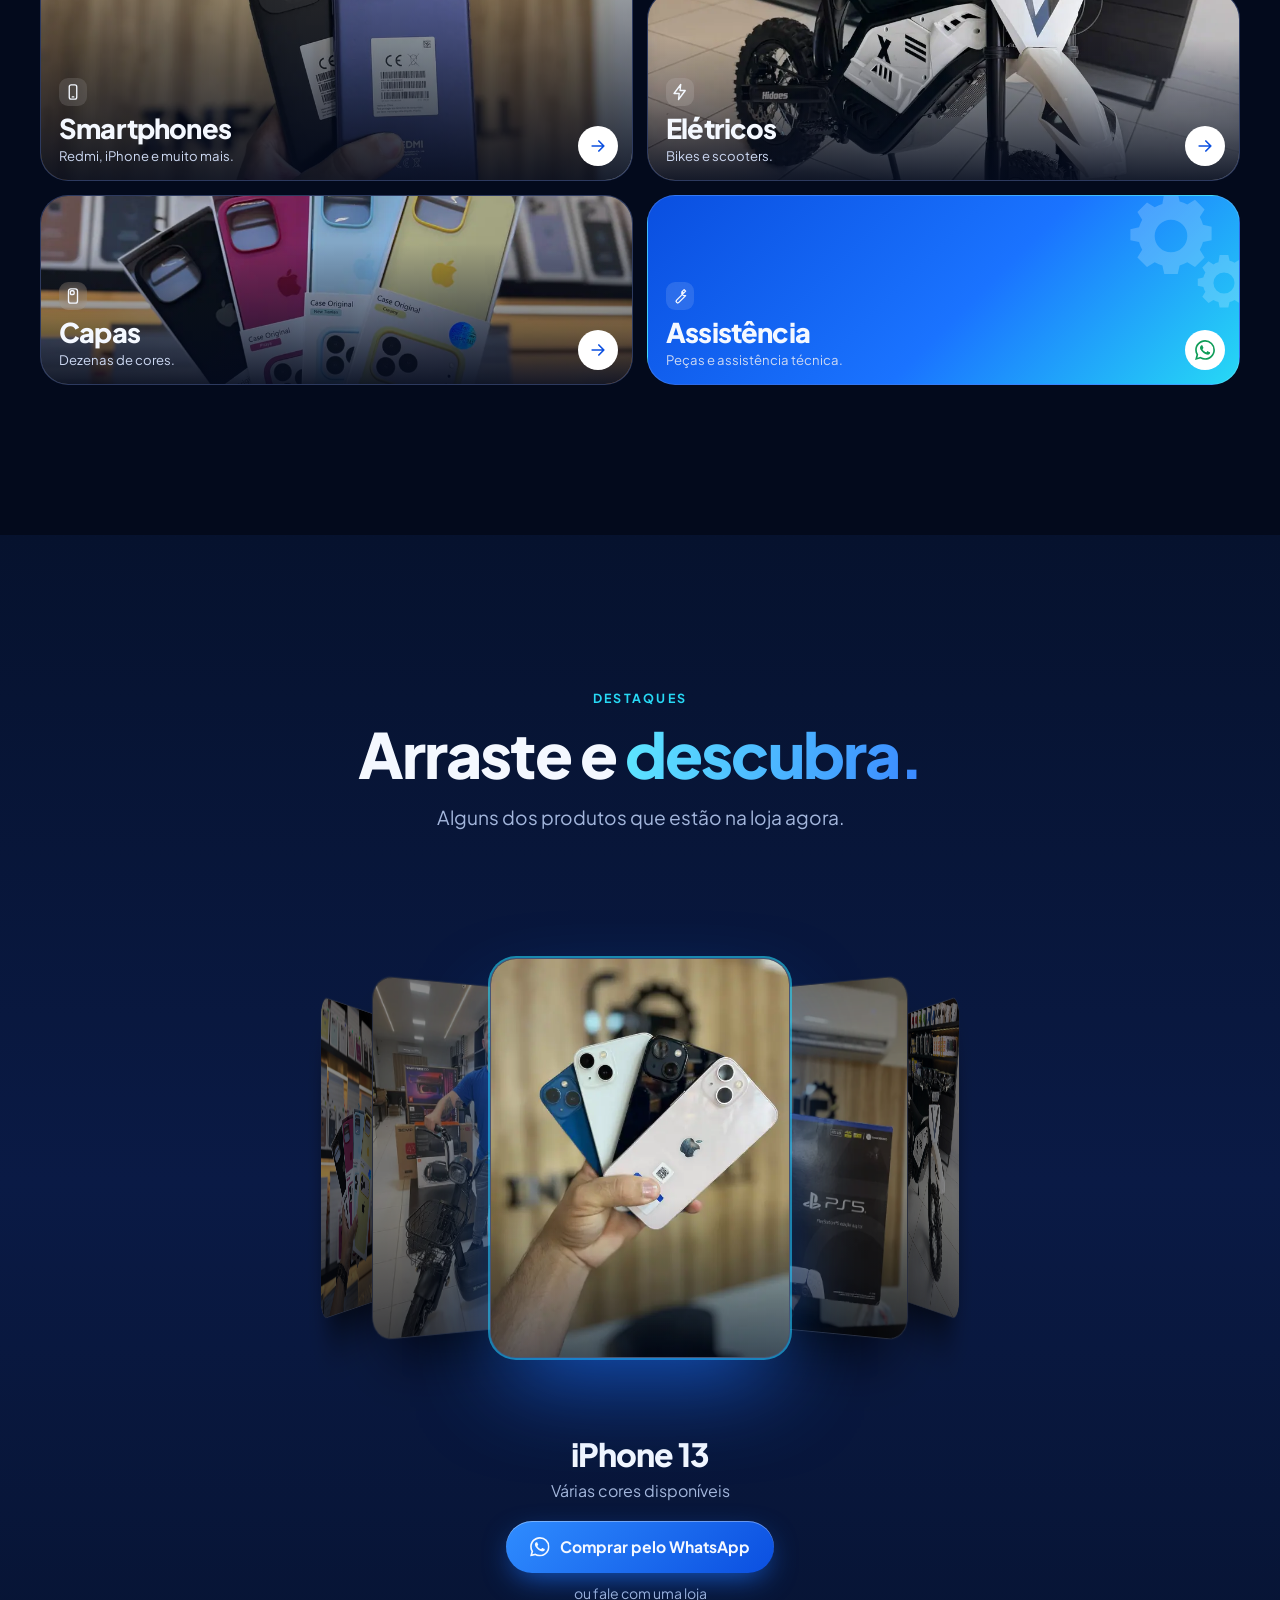
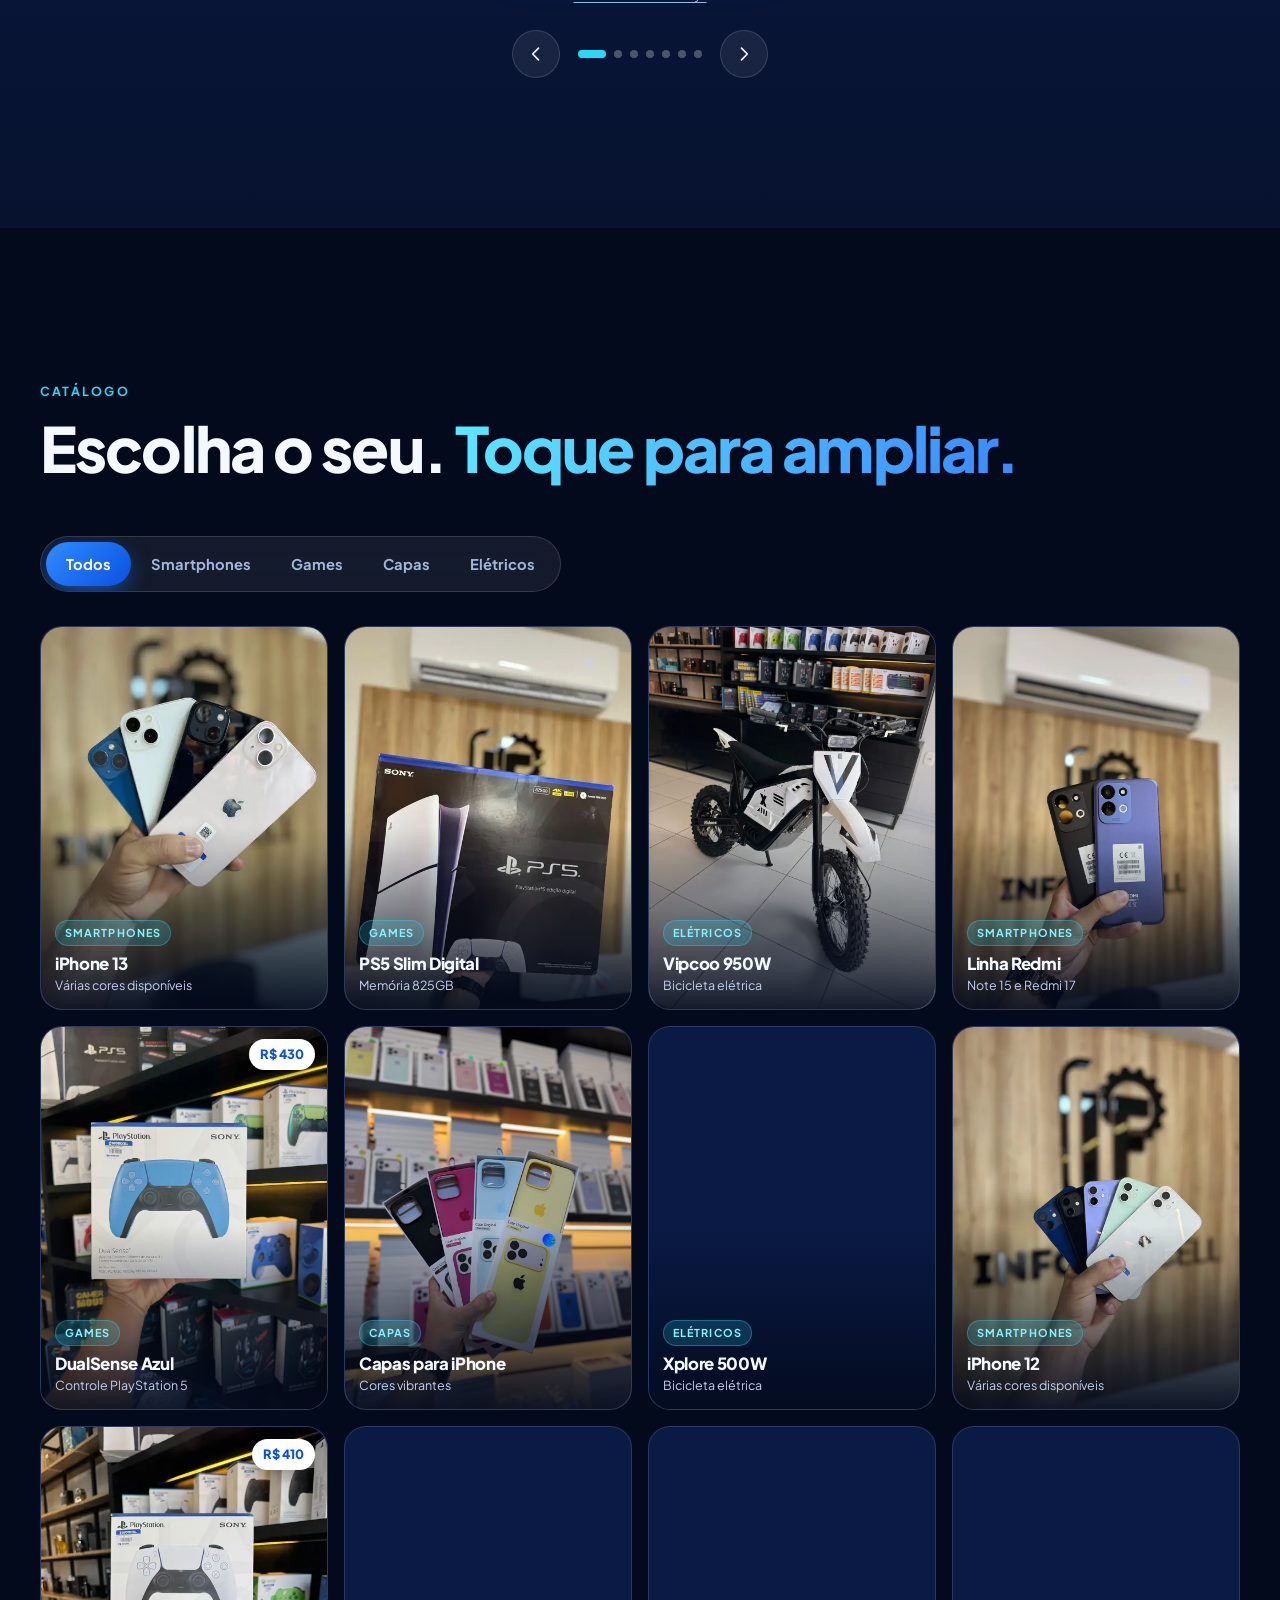
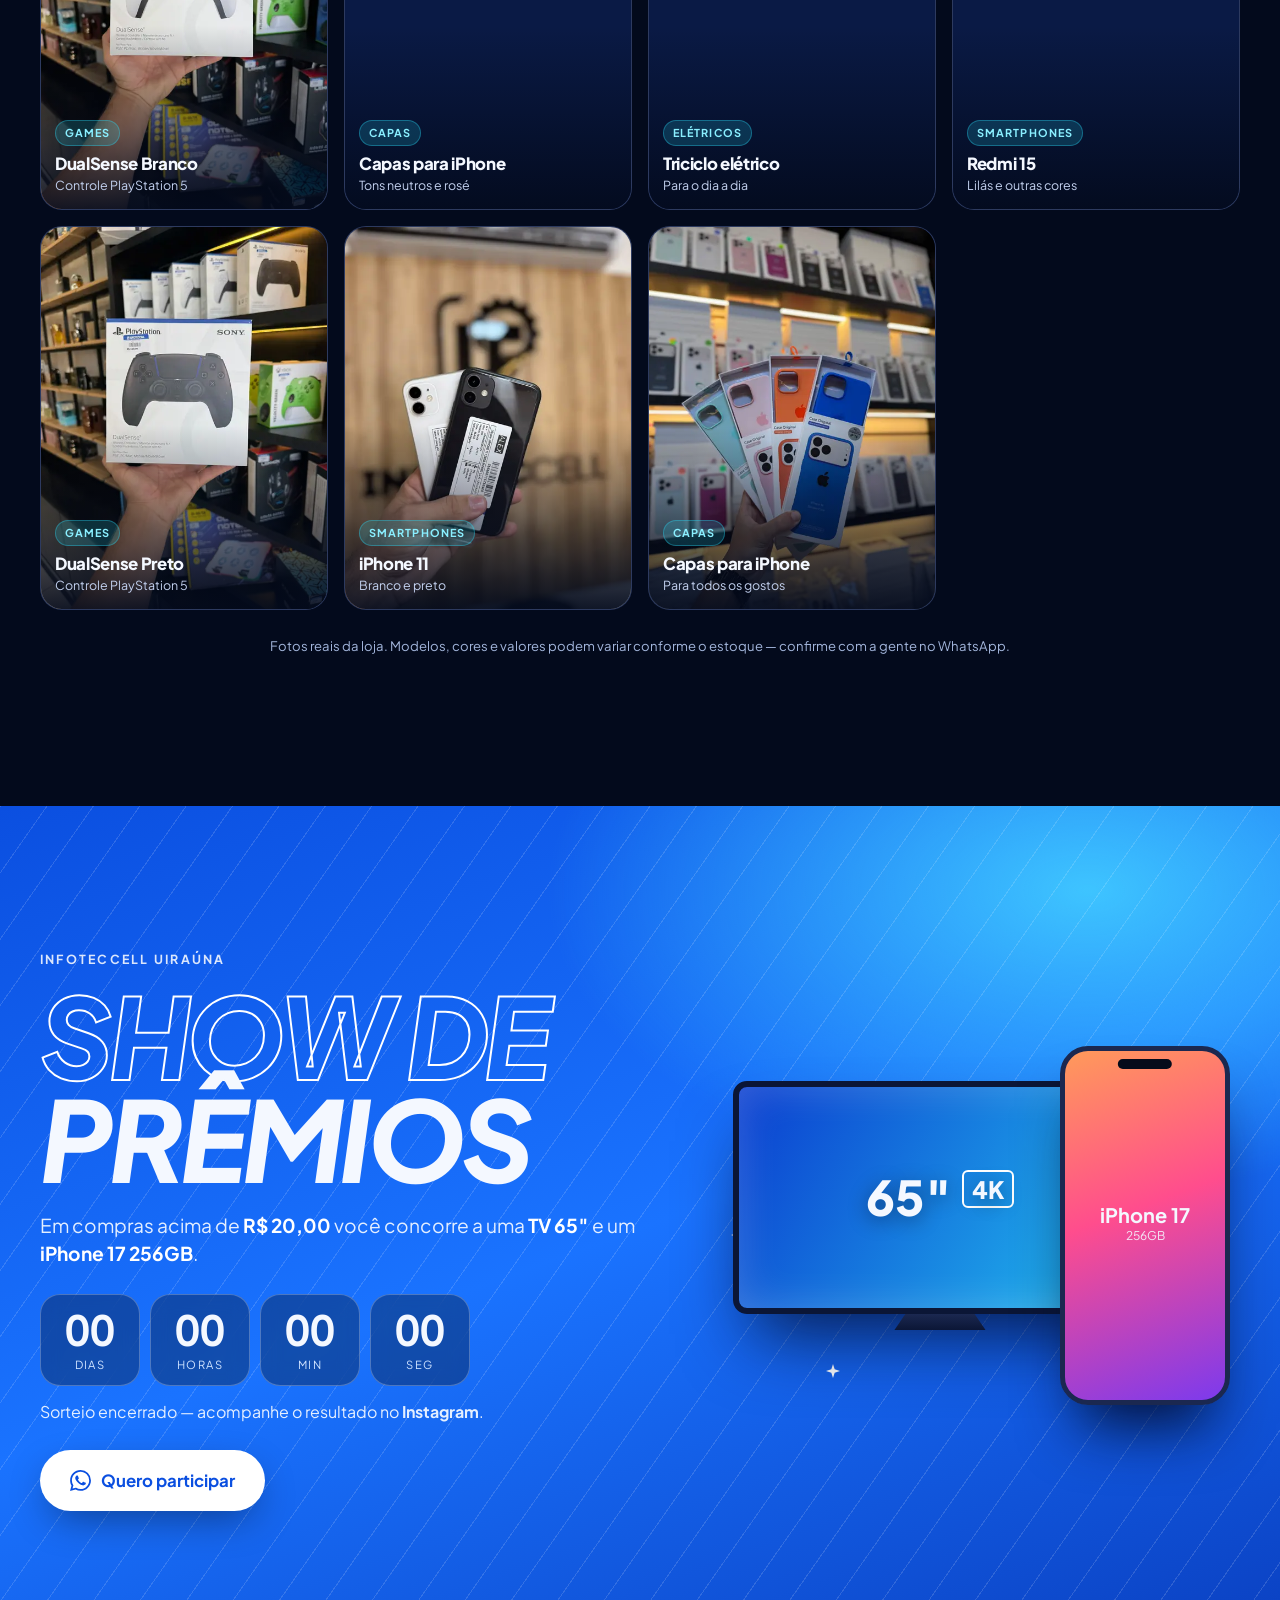
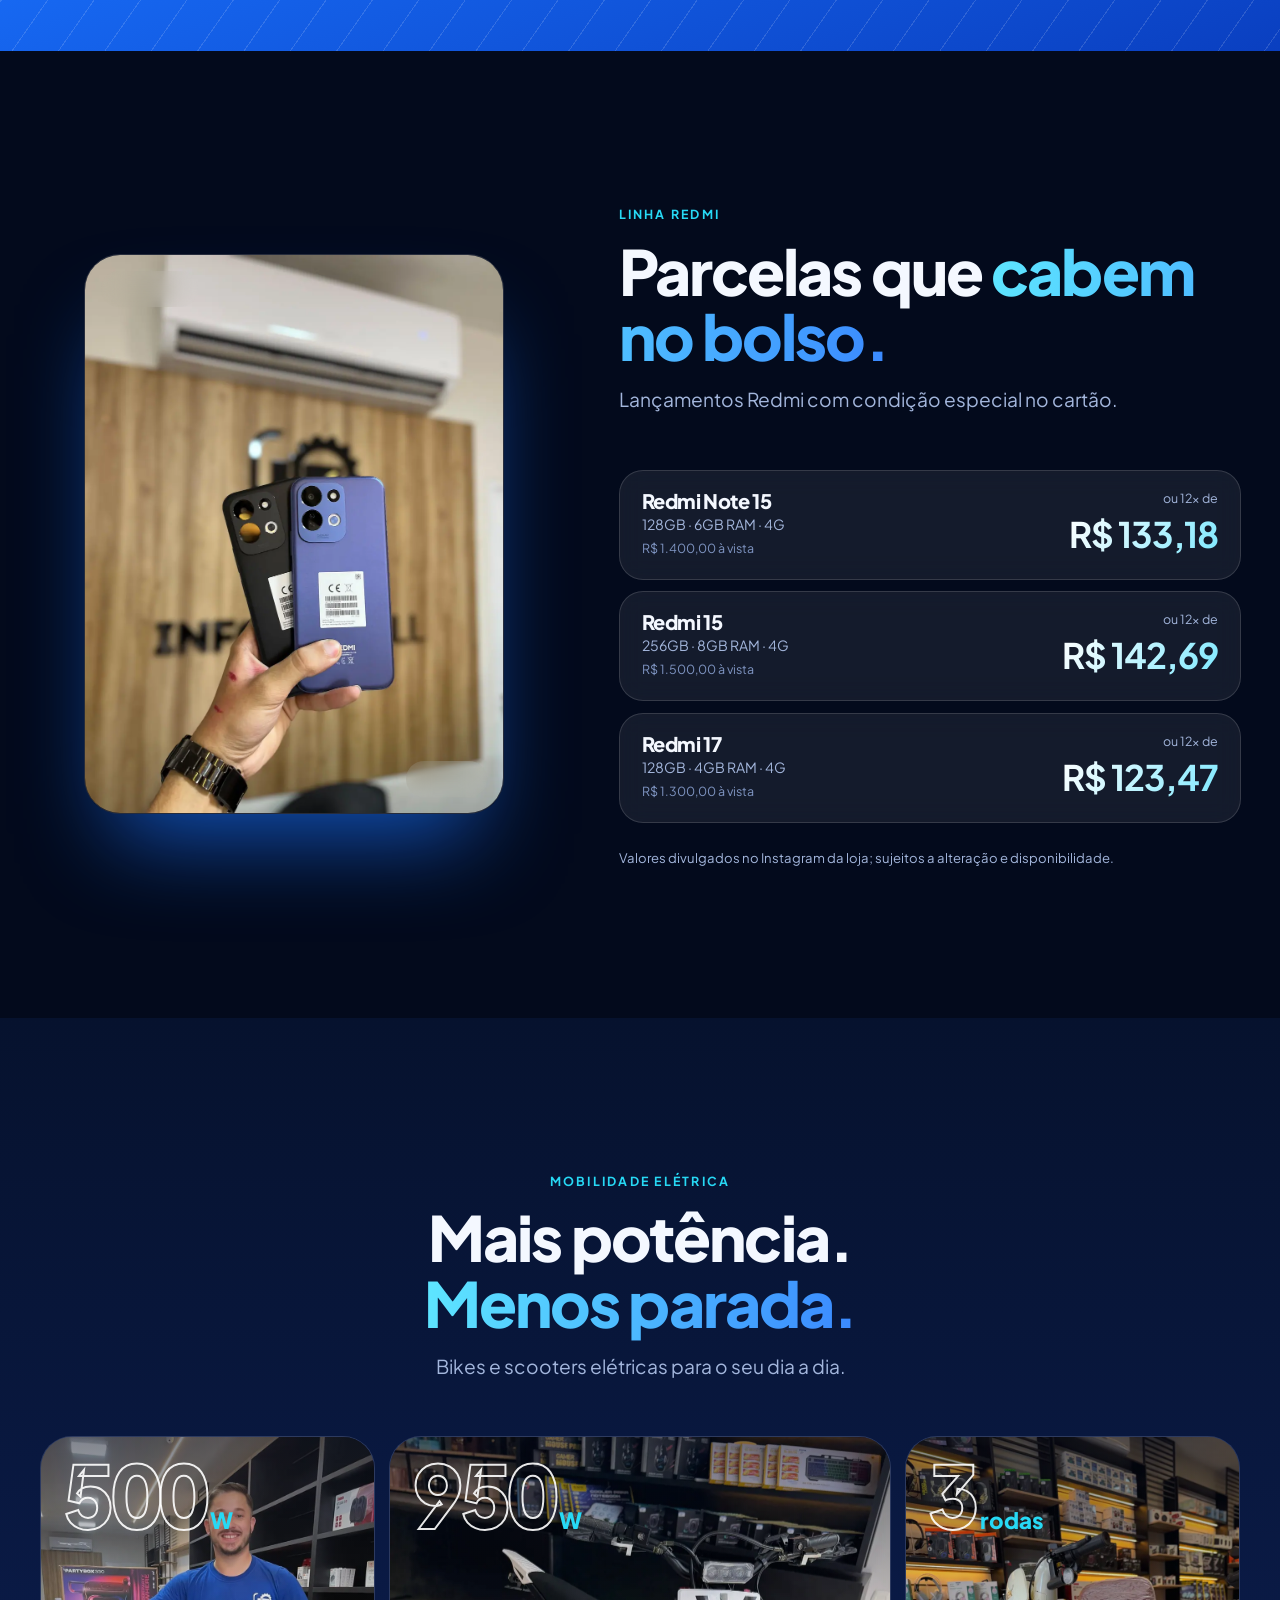
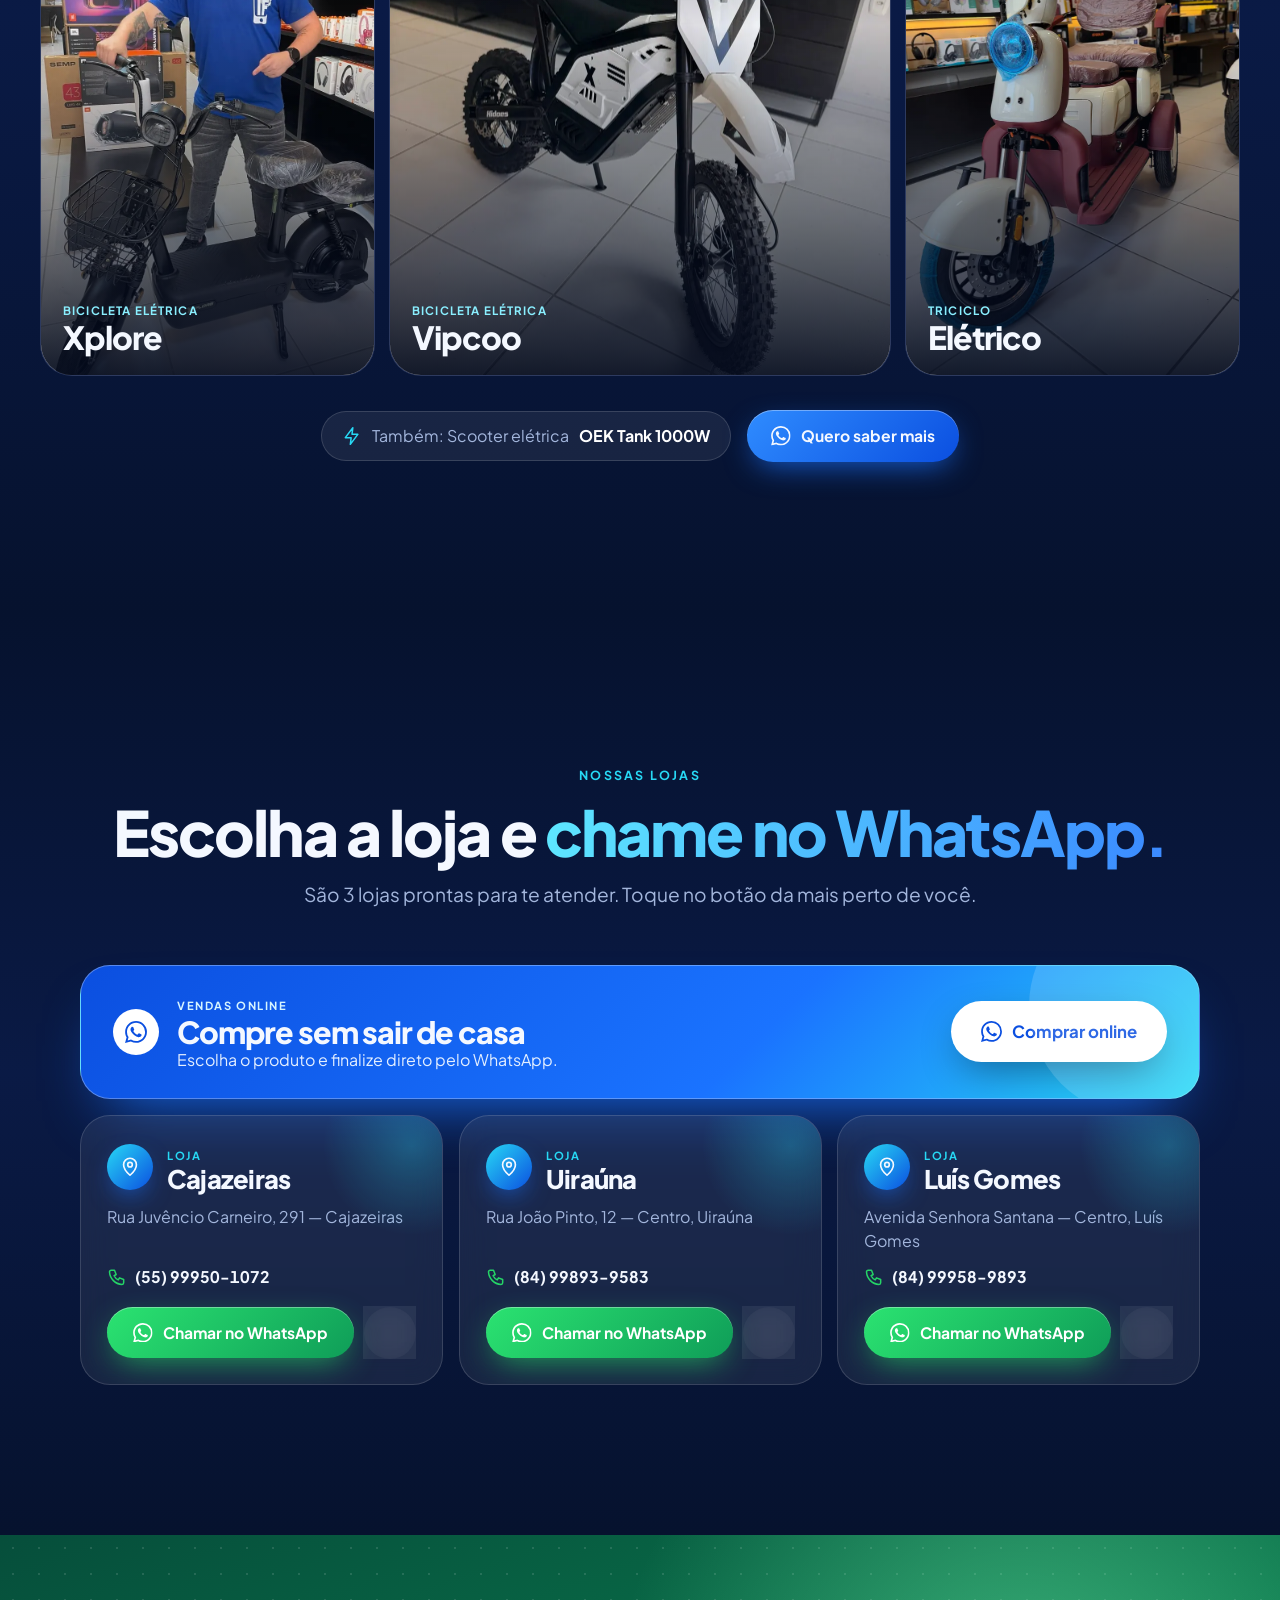
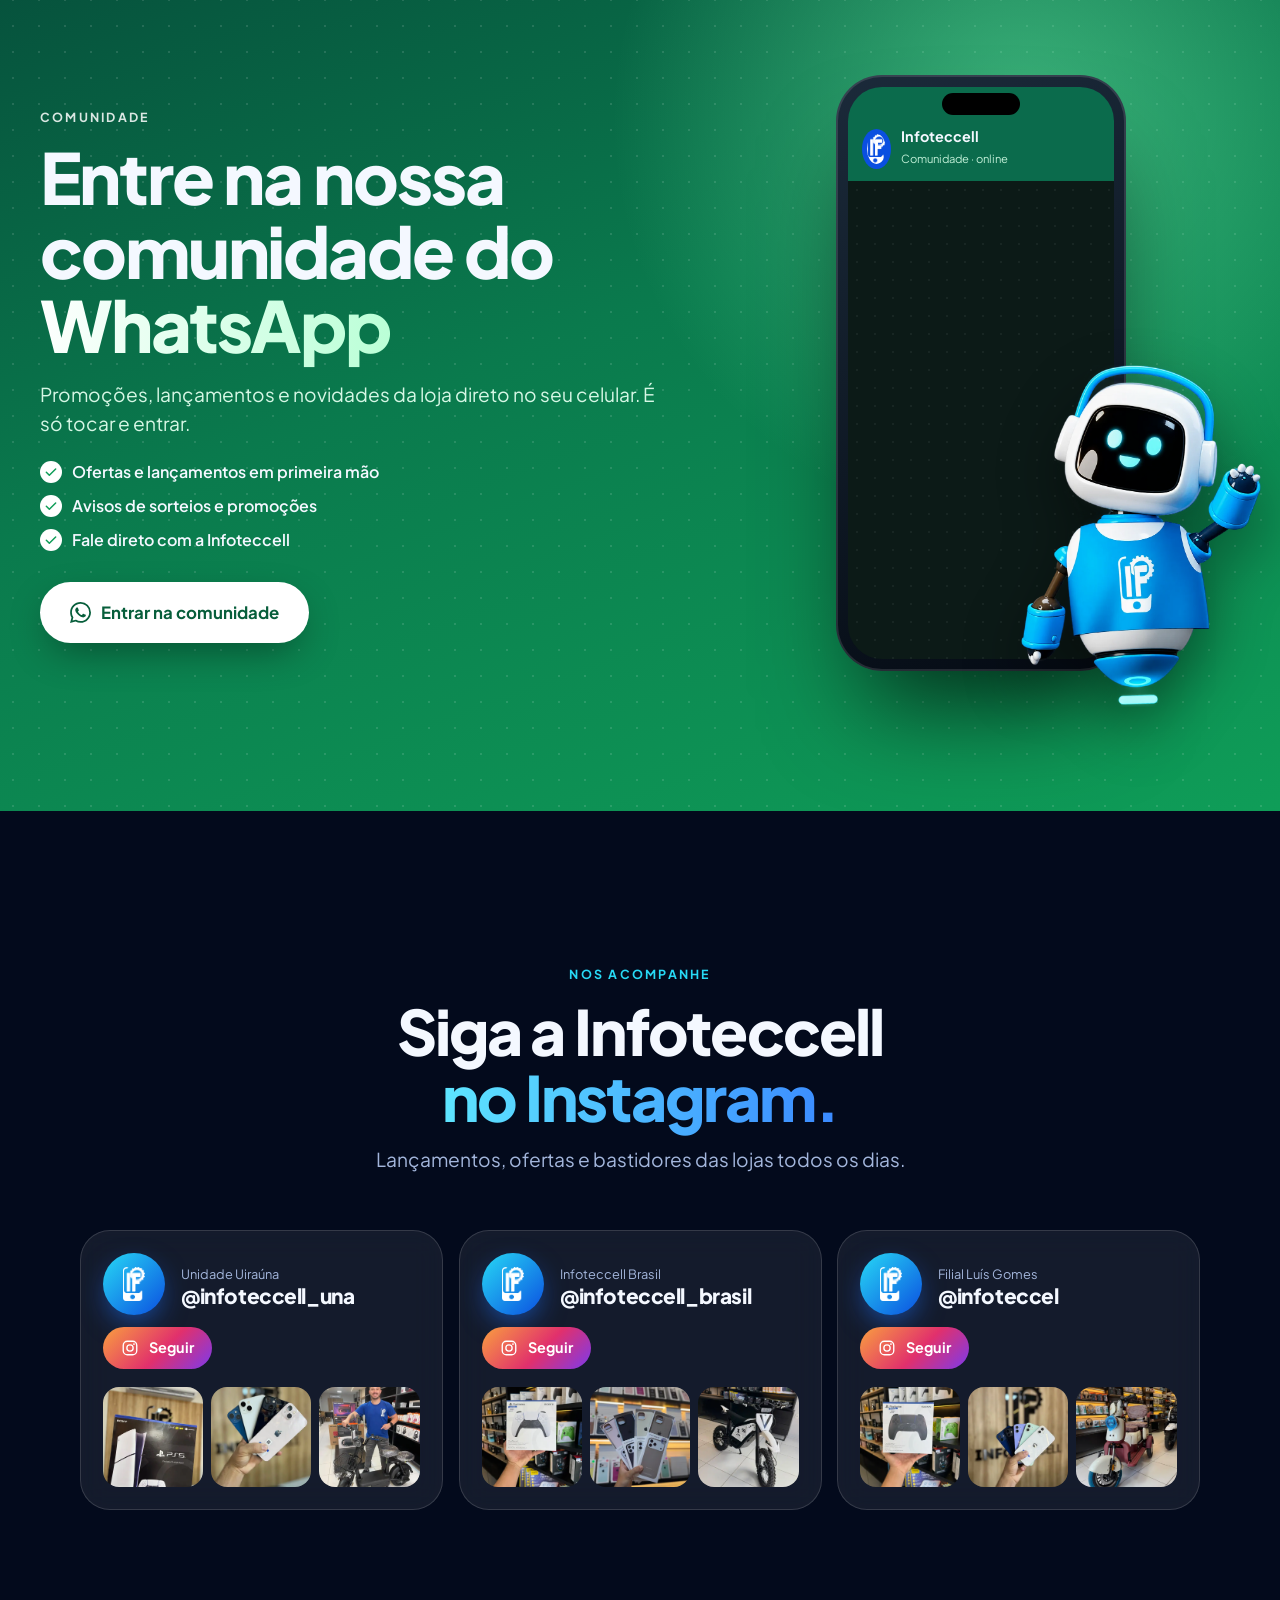
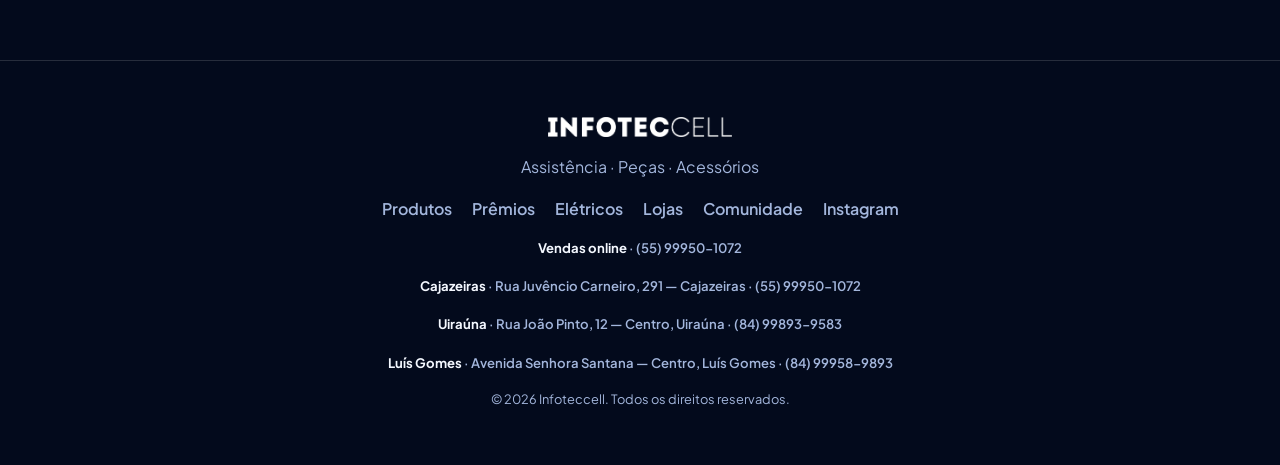
==== commit 74b22347: "Adiciona WhatsApp de vendas online - Numero de vendas online no painel de contato, na secao de lojas" ====
--- a/index.html
+++ b/index.html
@@ -183,7 +183,8 @@
     <div class="cf" id="cf" data-reveal aria-roledescription="carrossel" aria-label="Destaques da loja"></div>
     <div class="cf-info" id="cfInfo" aria-live="polite">
       <h3 id="cfTitle"></h3><p id="cfSub"></p>
-      <a class="btn btn-primary" id="cfBtn" data-wpp="stores" href="#lojas"><svg class="ico"><use href="#i-wa"/></svg><span>Falar com a loja</span></a>
+      <a class="btn btn-primary" id="cfBtn" data-wpp="online" href="#lojas"><svg class="ico"><use href="#i-wa"/></svg><span>Comprar pelo WhatsApp</span></a>
+      <a class="alt-link" data-wpp="stores" href="#lojas">ou fale com uma loja</a>
     </div>
     <div class="cf-ctrl">
       <button class="round" id="cfPrev" aria-label="Anterior"><svg class="ico"><use href="#i-left"/></svg></button>
@@ -328,6 +329,7 @@
       <h2>Escolha a loja e <span class="grad">chame no WhatsApp.</span></h2>
       <p class="lead">São 3 lojas prontas para te atender. Toque no botão da mais perto de você.</p>
     </div>
+    <div class="online-card" id="online" data-reveal></div>
     <div class="shops" id="shops"></div>
   </div>
 </section>
@@ -445,7 +447,8 @@
       <h3 id="lbTitle"></h3>
       <p id="lbSub"></p>
       <b class="lb-price" id="lbPrice"></b>
-      <a class="btn btn-wa" id="lbBtn" data-wpp="stores" href="#lojas"><svg class="ico"><use href="#i-wa"/></svg><span>Falar com a loja</span></a>
+      <a class="btn btn-wa" id="lbBtn" data-wpp="online" href="#lojas"><svg class="ico"><use href="#i-wa"/></svg><span>Comprar pelo WhatsApp</span></a>
+      <a class="alt-link" data-wpp="stores" href="#lojas">ou fale com uma loja</a>
     </div>
   </div>
 </div>
@@ -457,8 +460,8 @@
     <span class="grab" aria-hidden="true"></span>
     <button class="sheet-x round" data-close aria-label="Fechar"><svg class="ico"><use href="#i-x"/></svg></button>
     <span class="eyebrow">WhatsApp</span>
-    <h3 id="sheetTitle">Falar com qual loja?</h3>
-    <p class="sheet-sub">Escolha a mais perto de você.</p>
+    <h3 id="sheetTitle">Falar com quem?</h3>
+    <p class="sheet-sub">Compre online ou chame a loja mais perto de você.</p>
     <div class="sheet-list" id="sheetList"></div>
   </div>
 </div>
--- a/css/style.css
+++ b/css/style.css
@@ -508,3 +508,17 @@
 
 @media (min-width:960px){ .stores{grid-template-columns:repeat(3,1fr);max-width:1120px} }
 .store-txt h3{font-size:clamp(1.05rem,2.4vw,1.3rem)}
+
+/* vendas online */
+.online-card{position:relative;display:grid;grid-template-columns:auto 1fr;align-items:center;gap:16px 18px;max-width:1120px;margin:0 auto 16px;padding:24px 26px;border-radius:30px;overflow:hidden;
+  background:linear-gradient(135deg,#0b4fe0,#1a73ff 60%,#27d9f5);border:1px solid rgba(255,255,255,.3);box-shadow:0 30px 60px -28px rgba(26,115,255,.9)}
+.online-card::after{content:"";position:absolute;right:-50px;top:-70px;width:220px;height:220px;border-radius:50%;background:rgba(255,255,255,.15);pointer-events:none}
+.online-card .pin{background:#fff;color:#0b4fe0;box-shadow:none}
+.online-txt small{font-weight:700;letter-spacing:.14em;text-transform:uppercase;font-size:.7rem;color:#d6f4ff}
+.online-txt h3{font-size:clamp(1.3rem,3vw,1.9rem)}
+.online-txt p{color:#e4efff}
+.online-card .btn{grid-column:1/-1;justify-self:start;color:#0b4fe0}
+@media (min-width:760px){ .online-card{grid-template-columns:auto 1fr auto;padding:26px 32px} .online-card .btn{grid-column:auto;justify-self:end} }
+.sheet-row.online{background:linear-gradient(135deg,rgba(37,211,102,.22),rgba(26,115,255,.18));border-color:rgba(37,211,102,.55)}
+.alt-link{font-size:.88rem;color:var(--muted);text-decoration:underline;text-underline-offset:3px;margin-top:2px}
+.alt-link:hover{color:#fff}
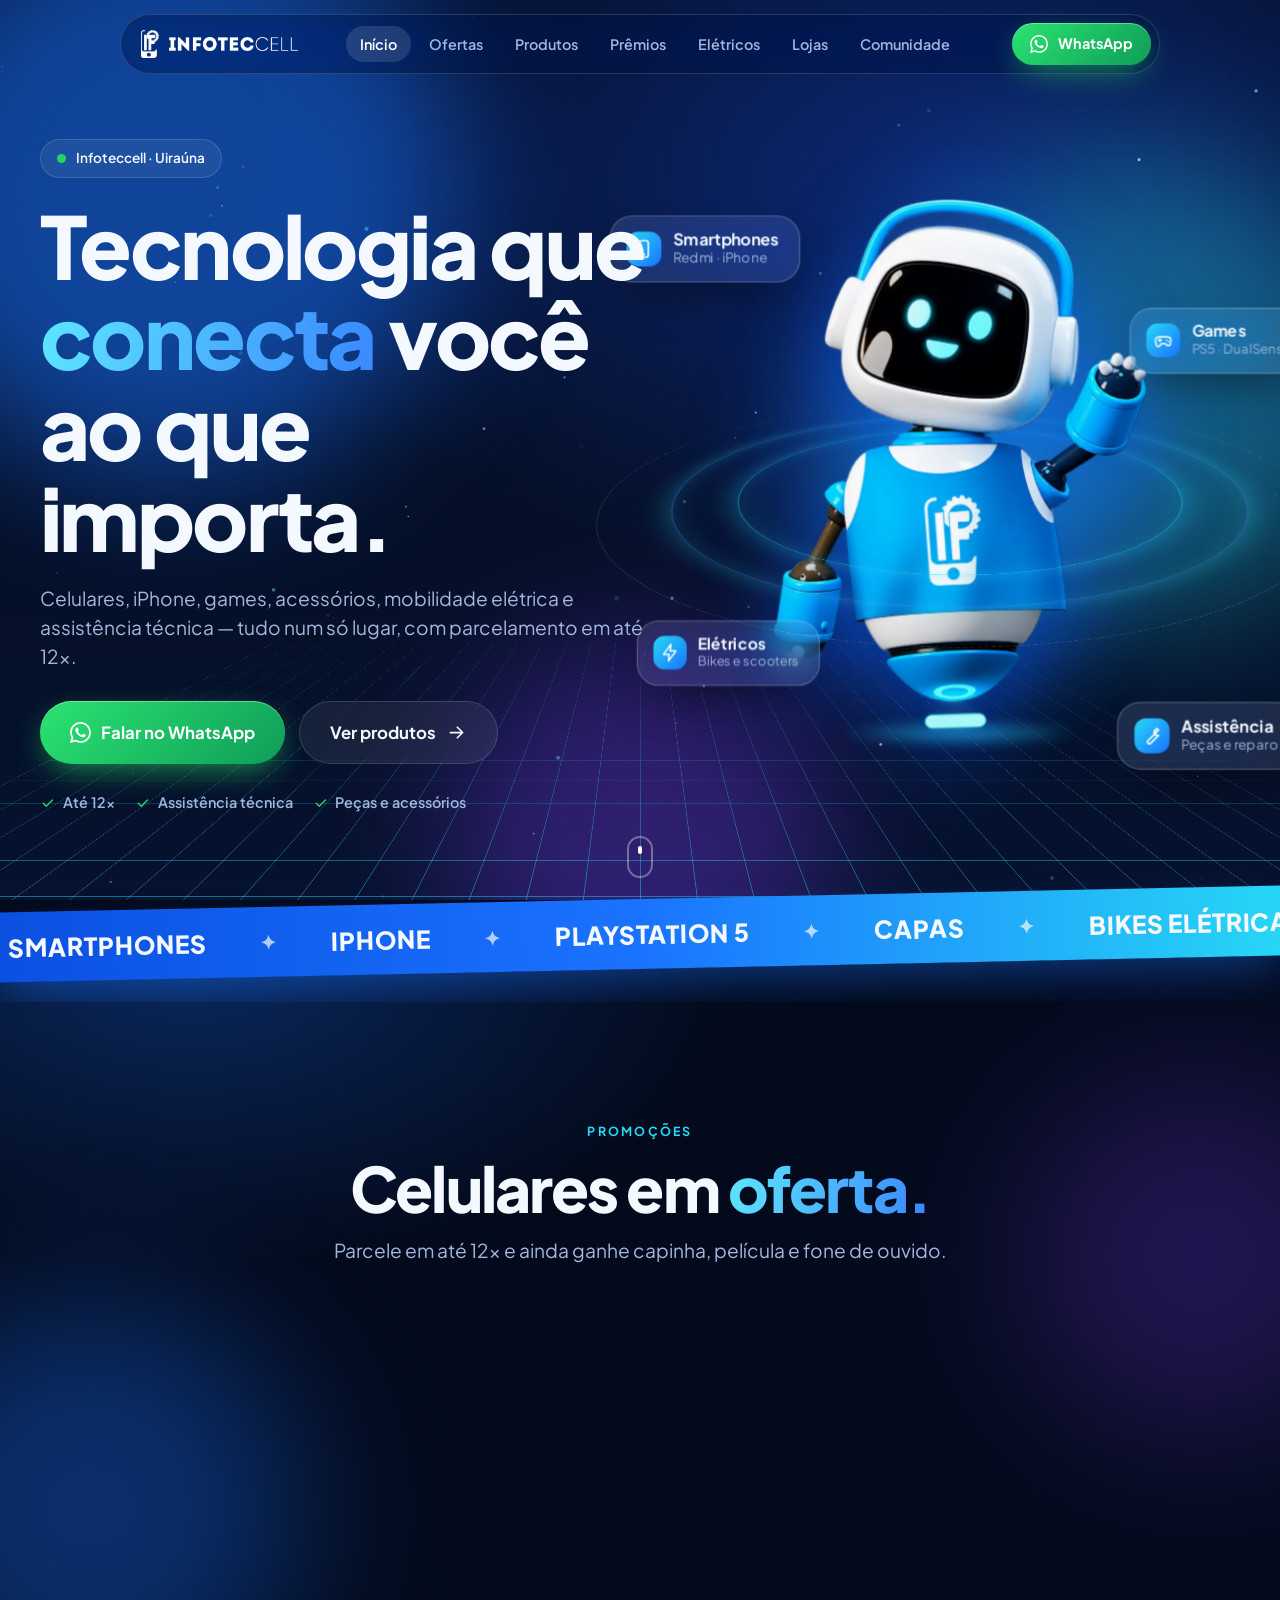
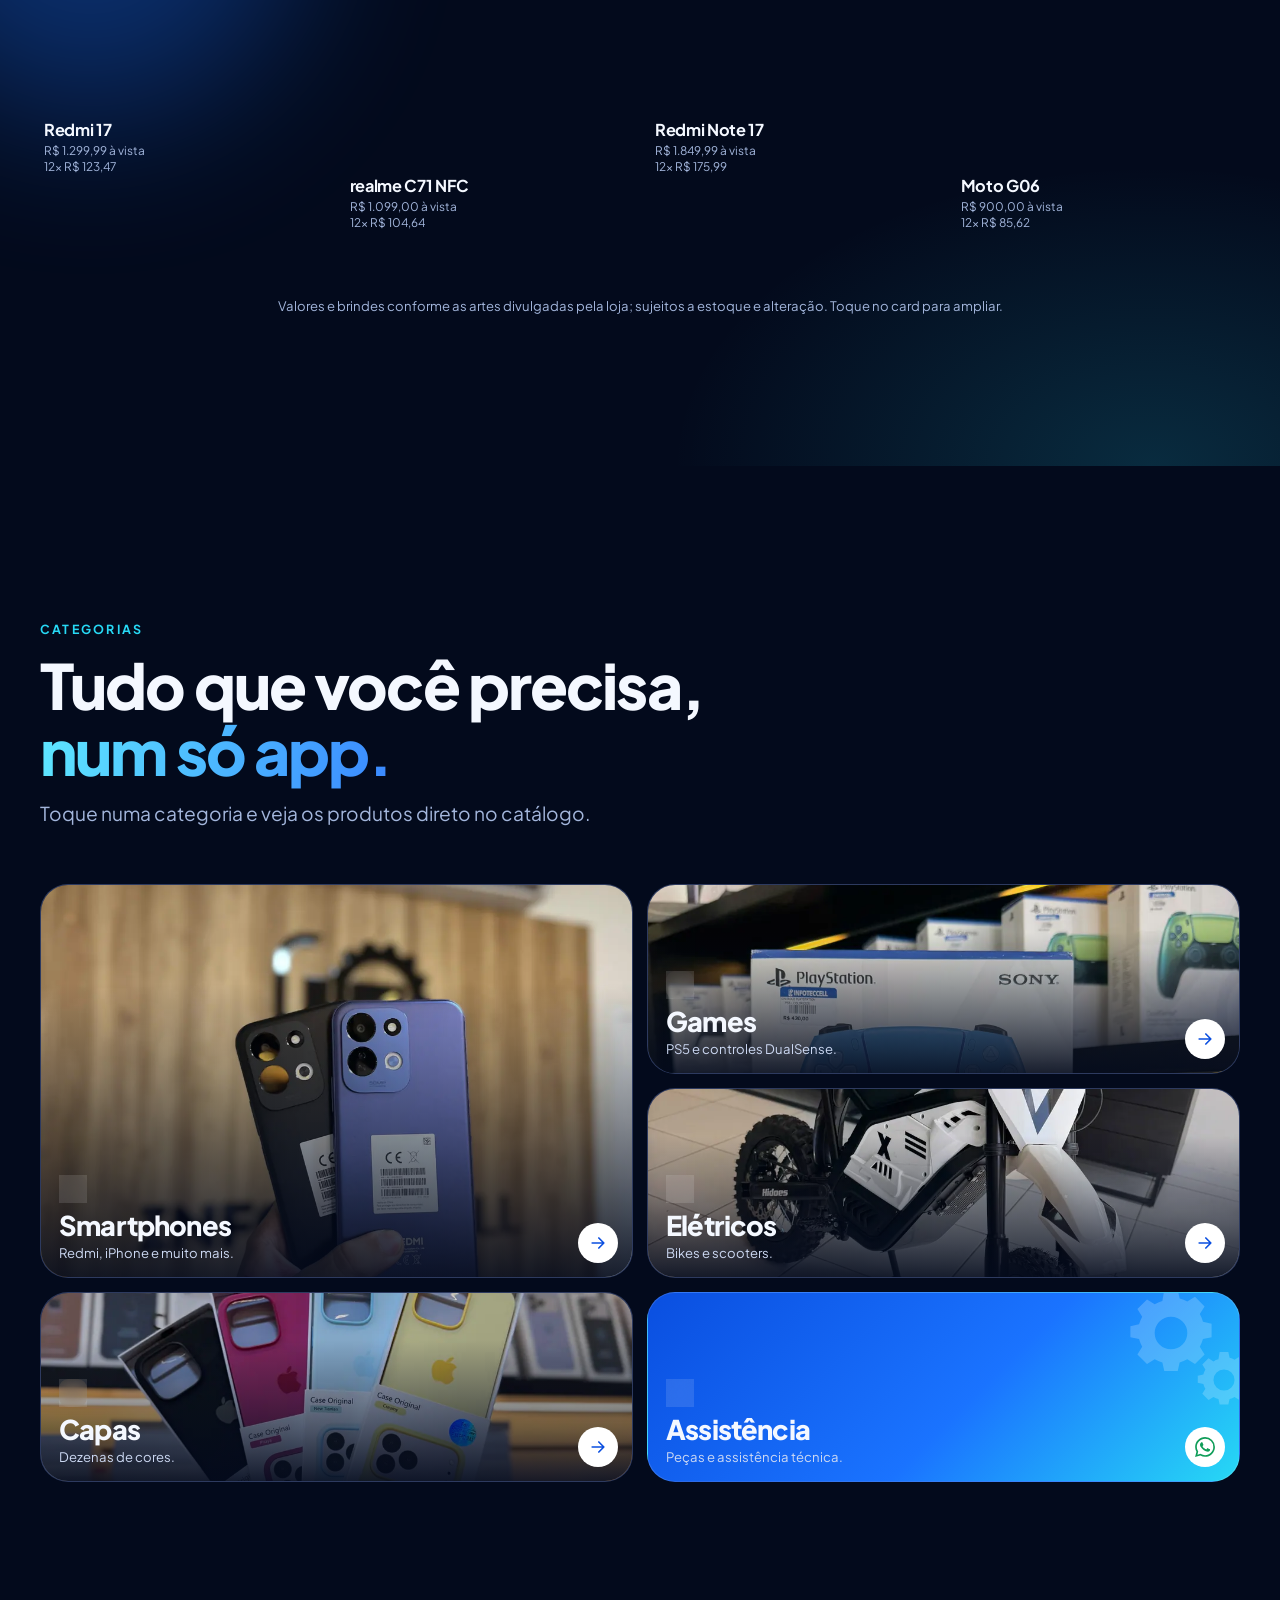
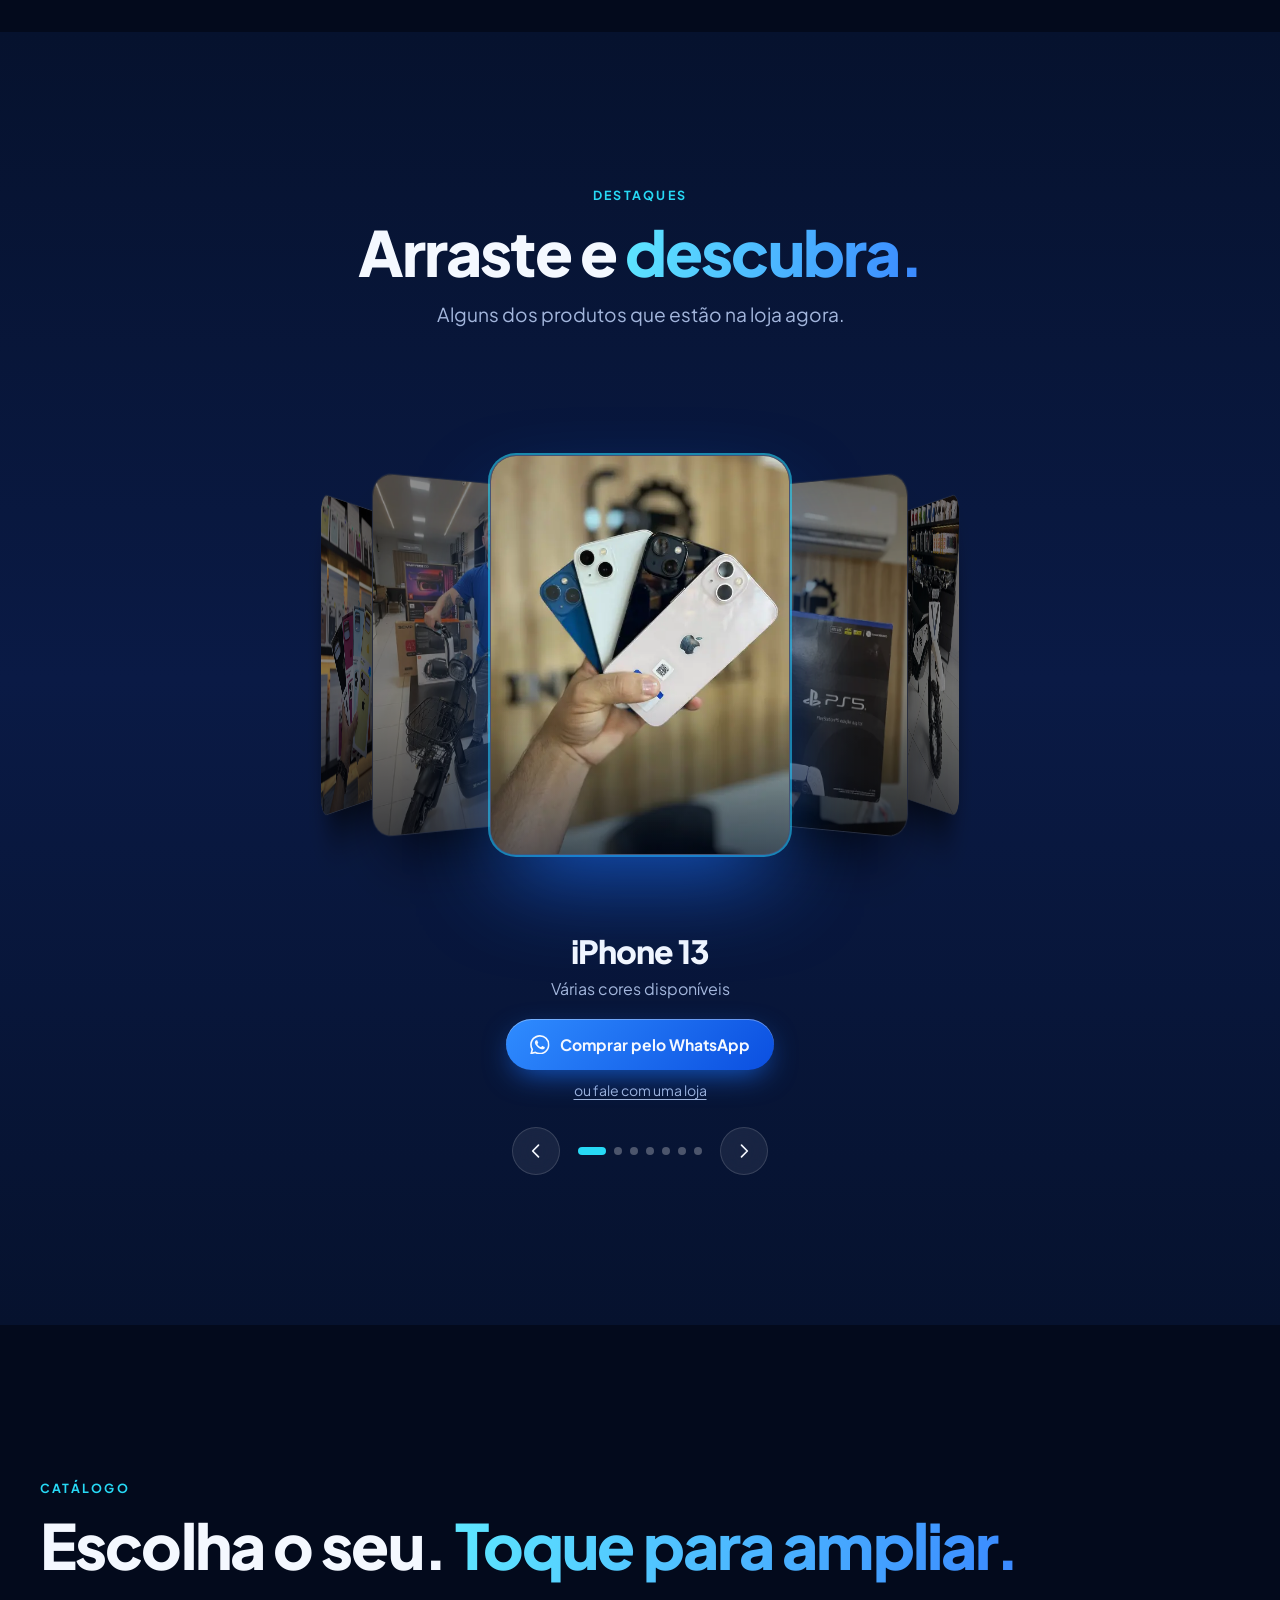
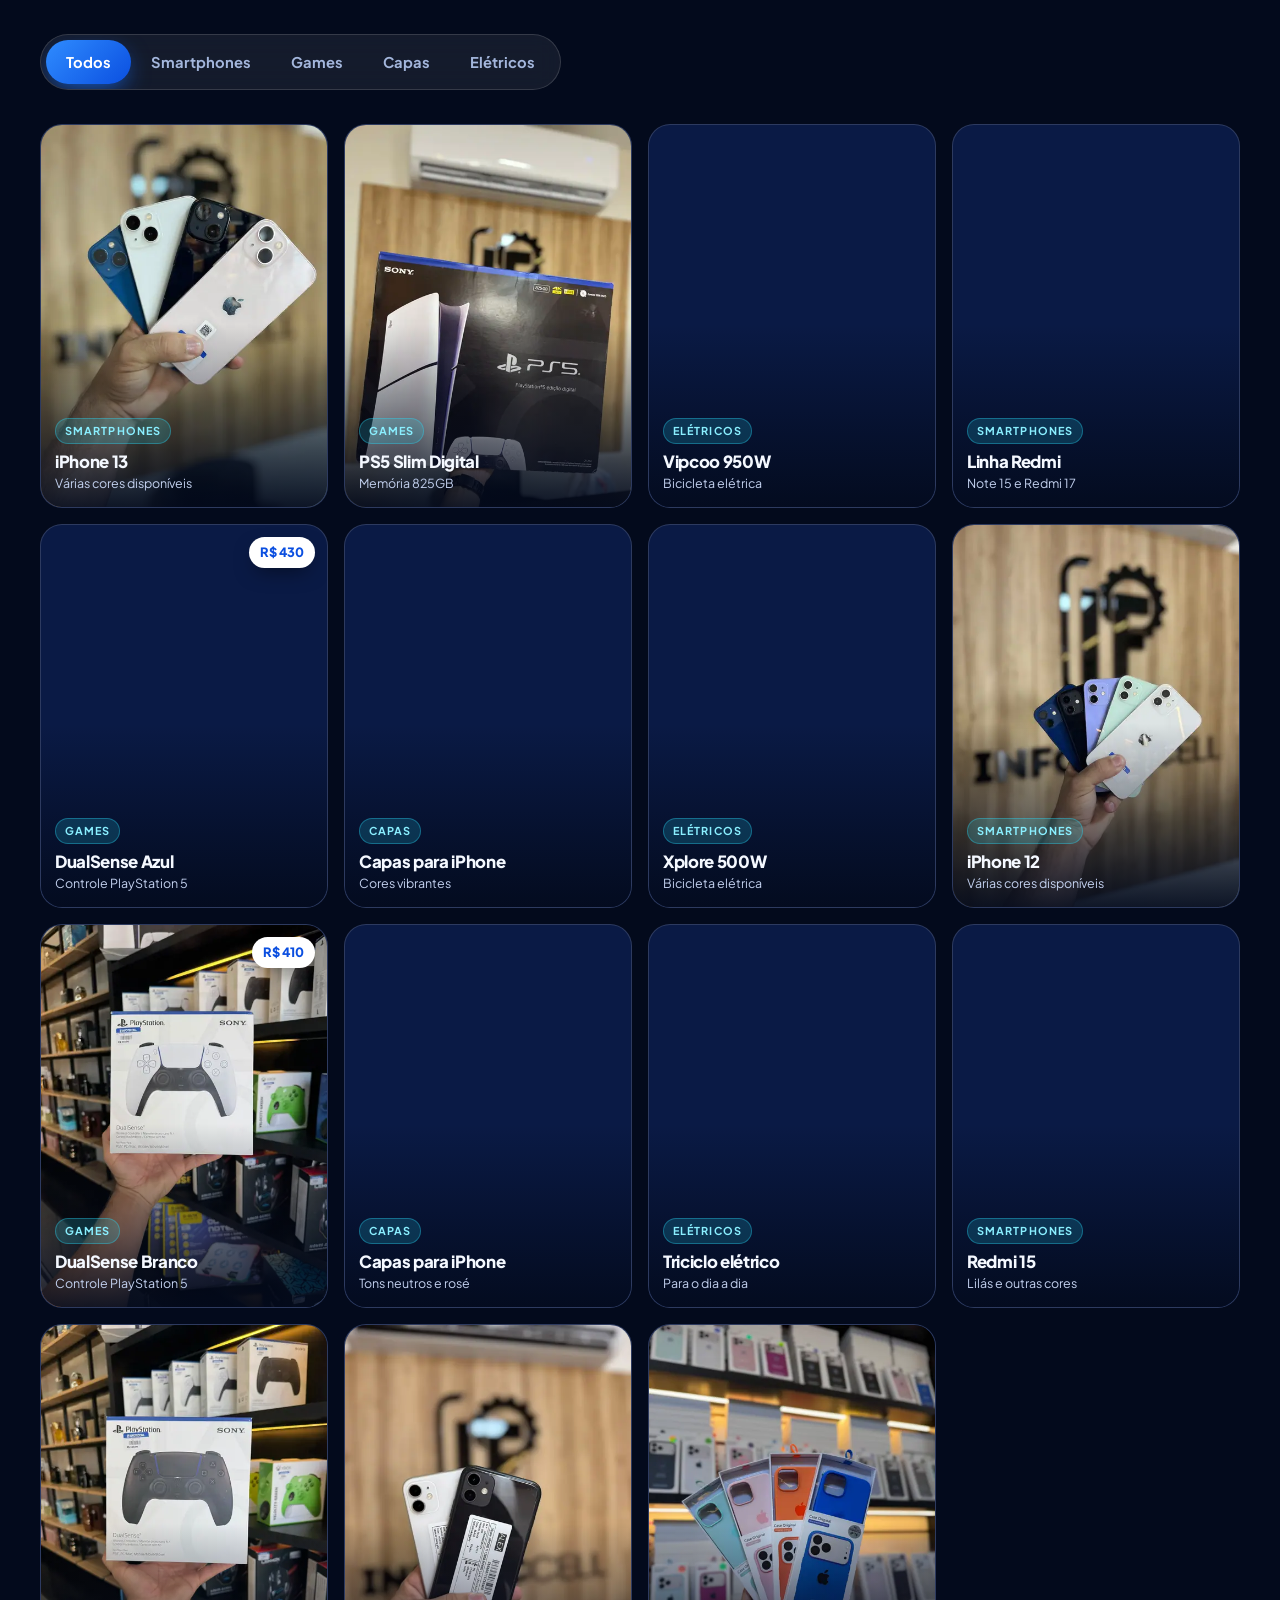
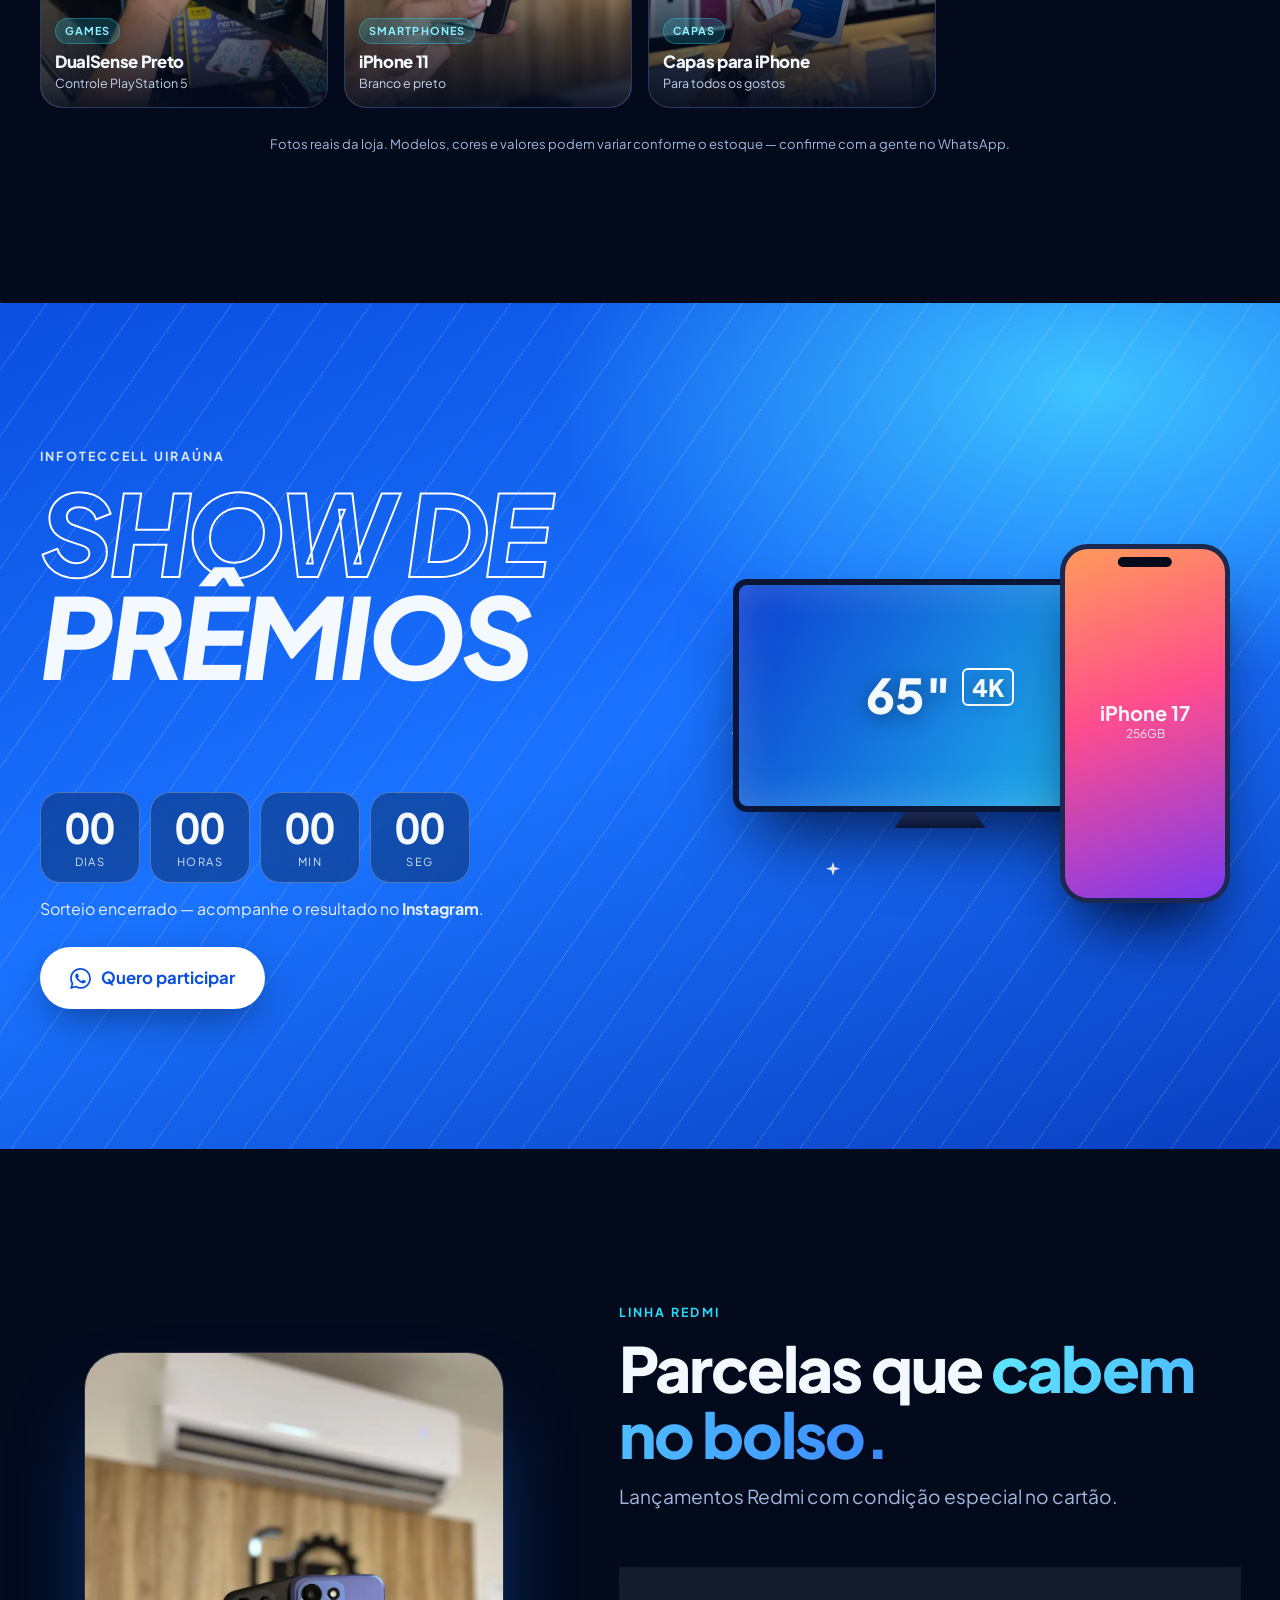
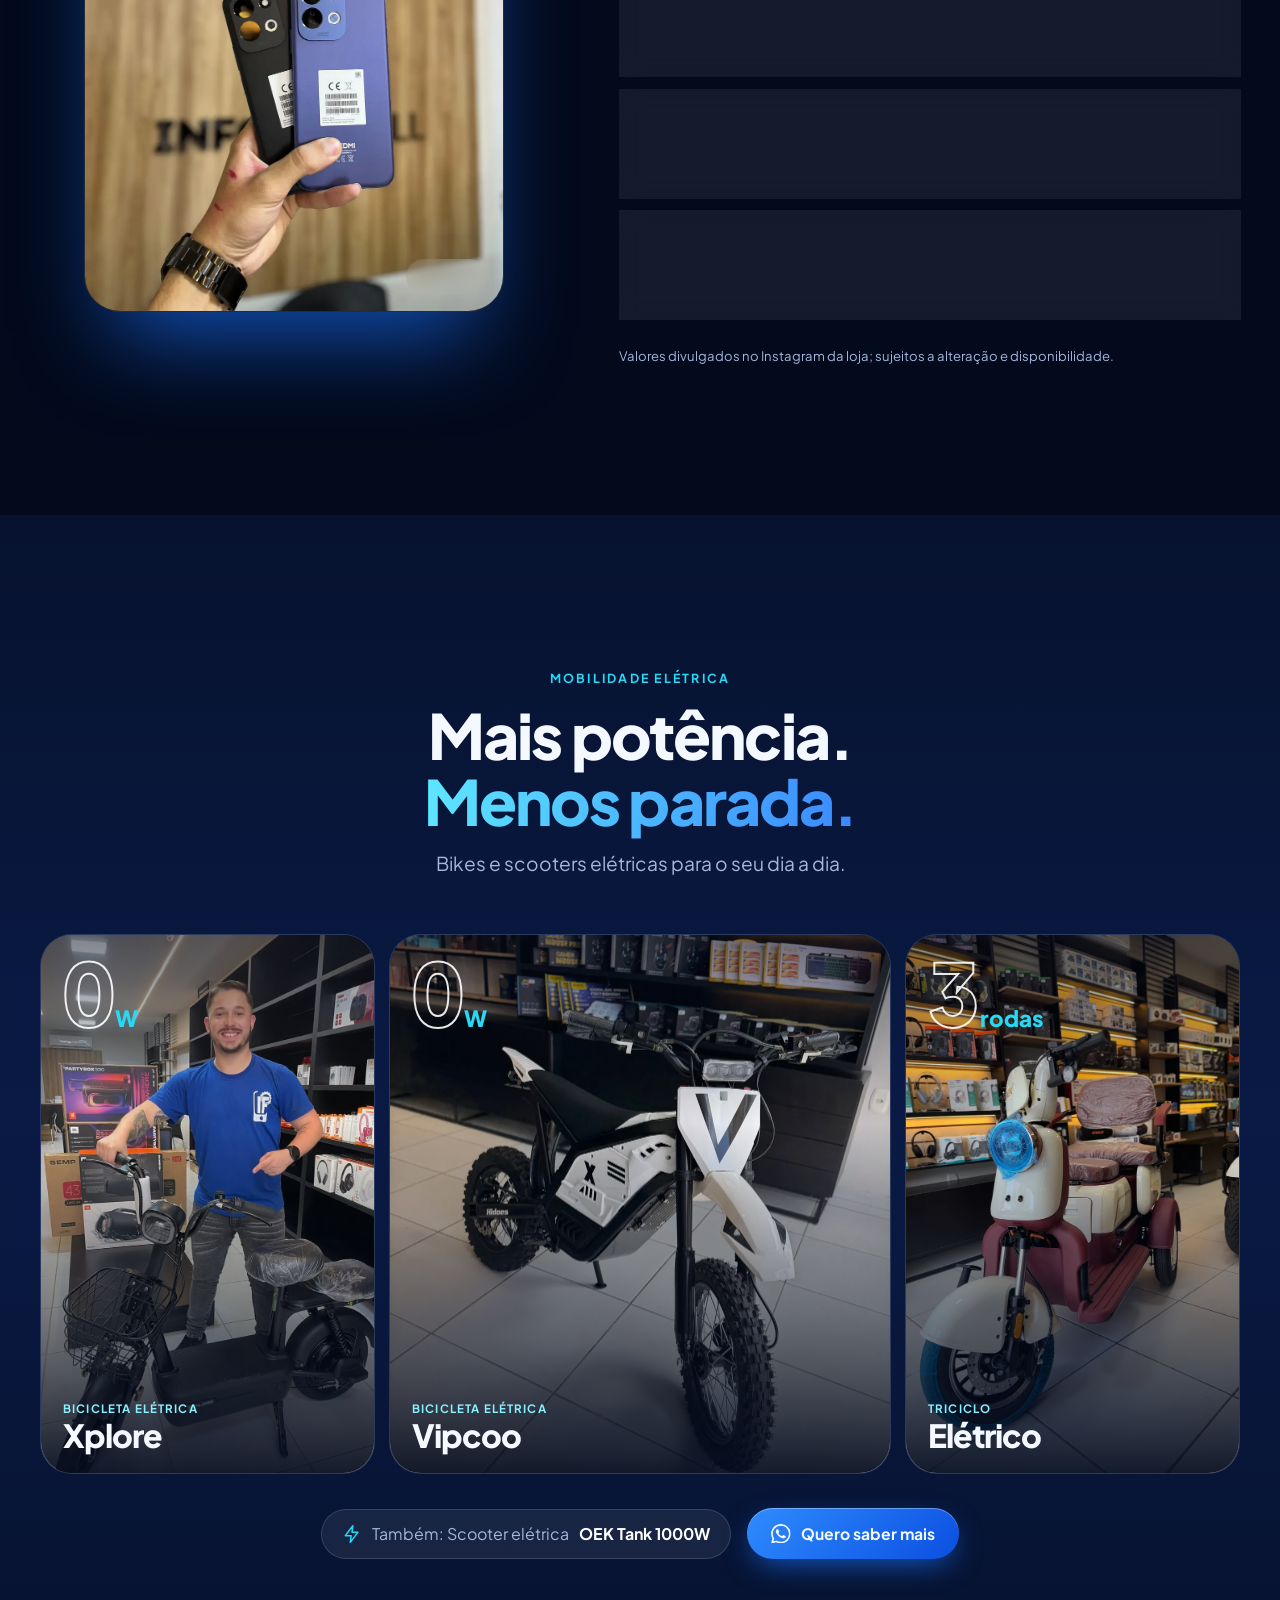
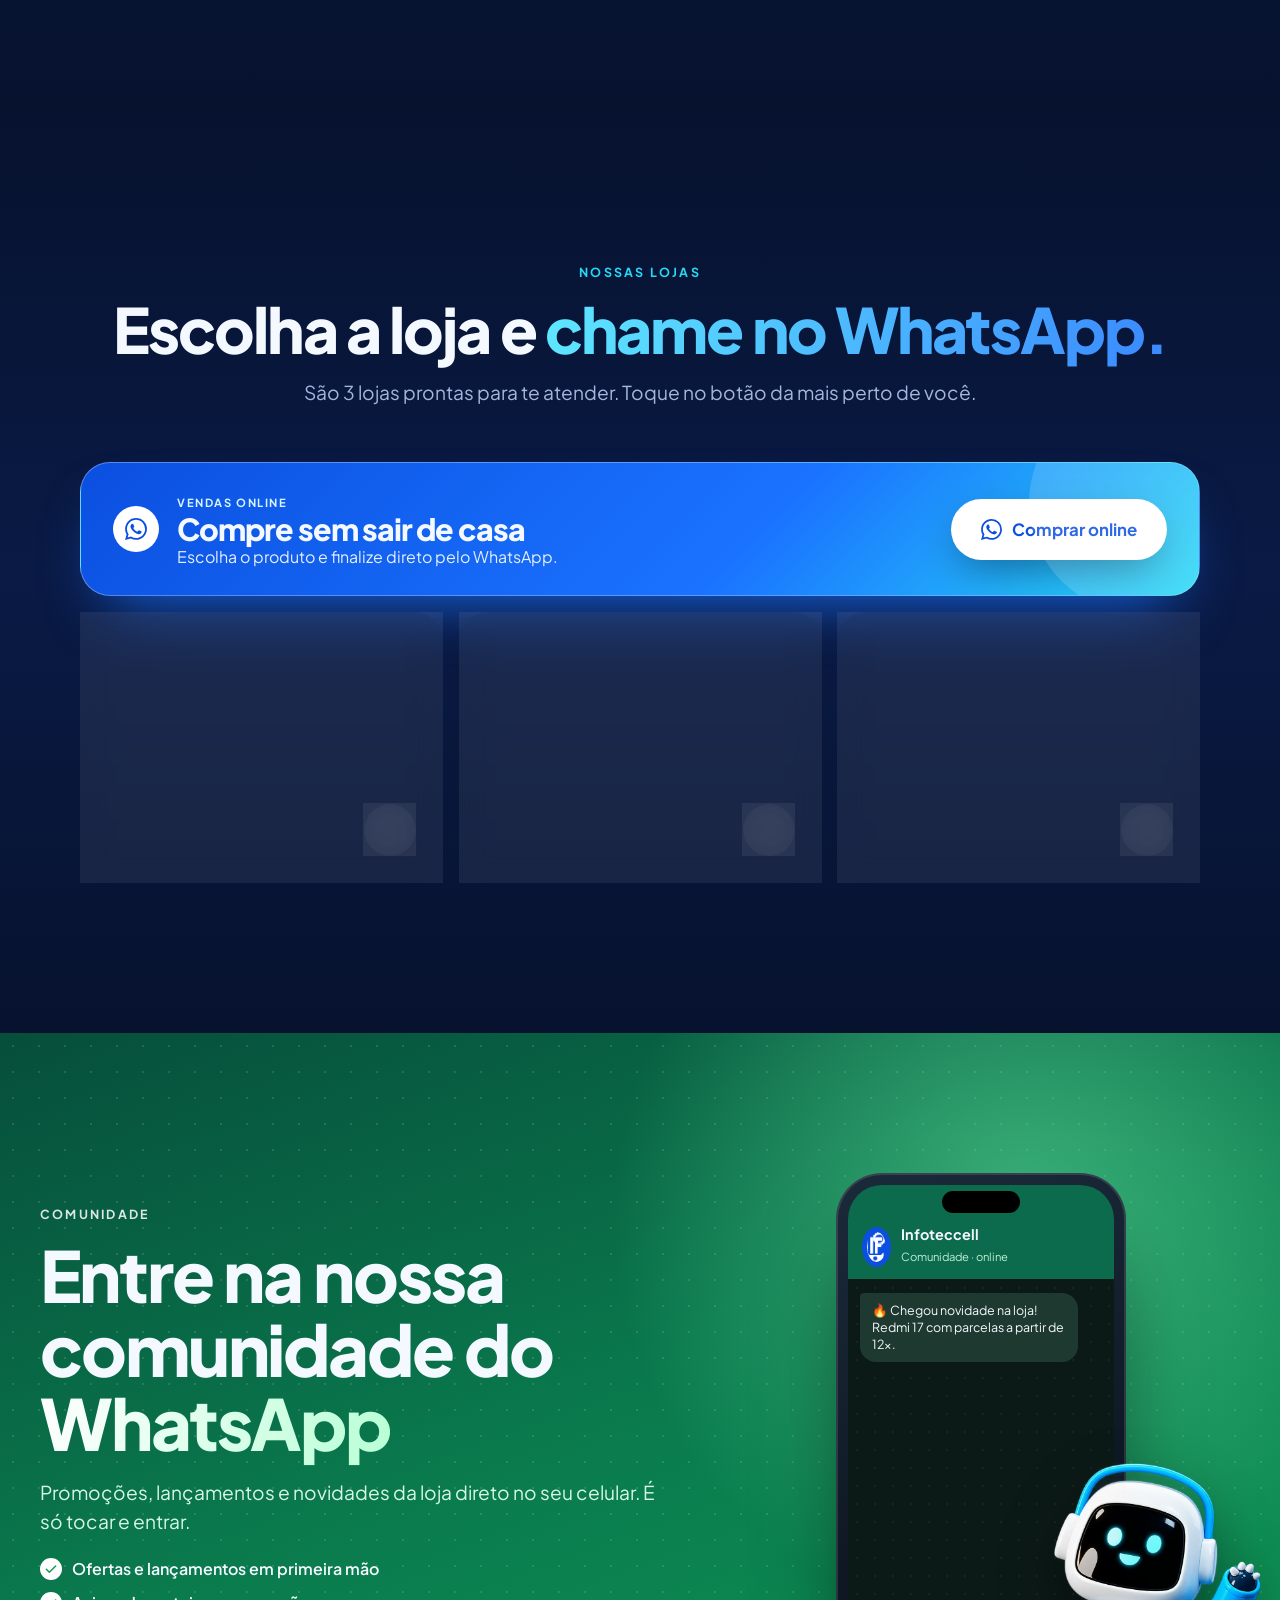
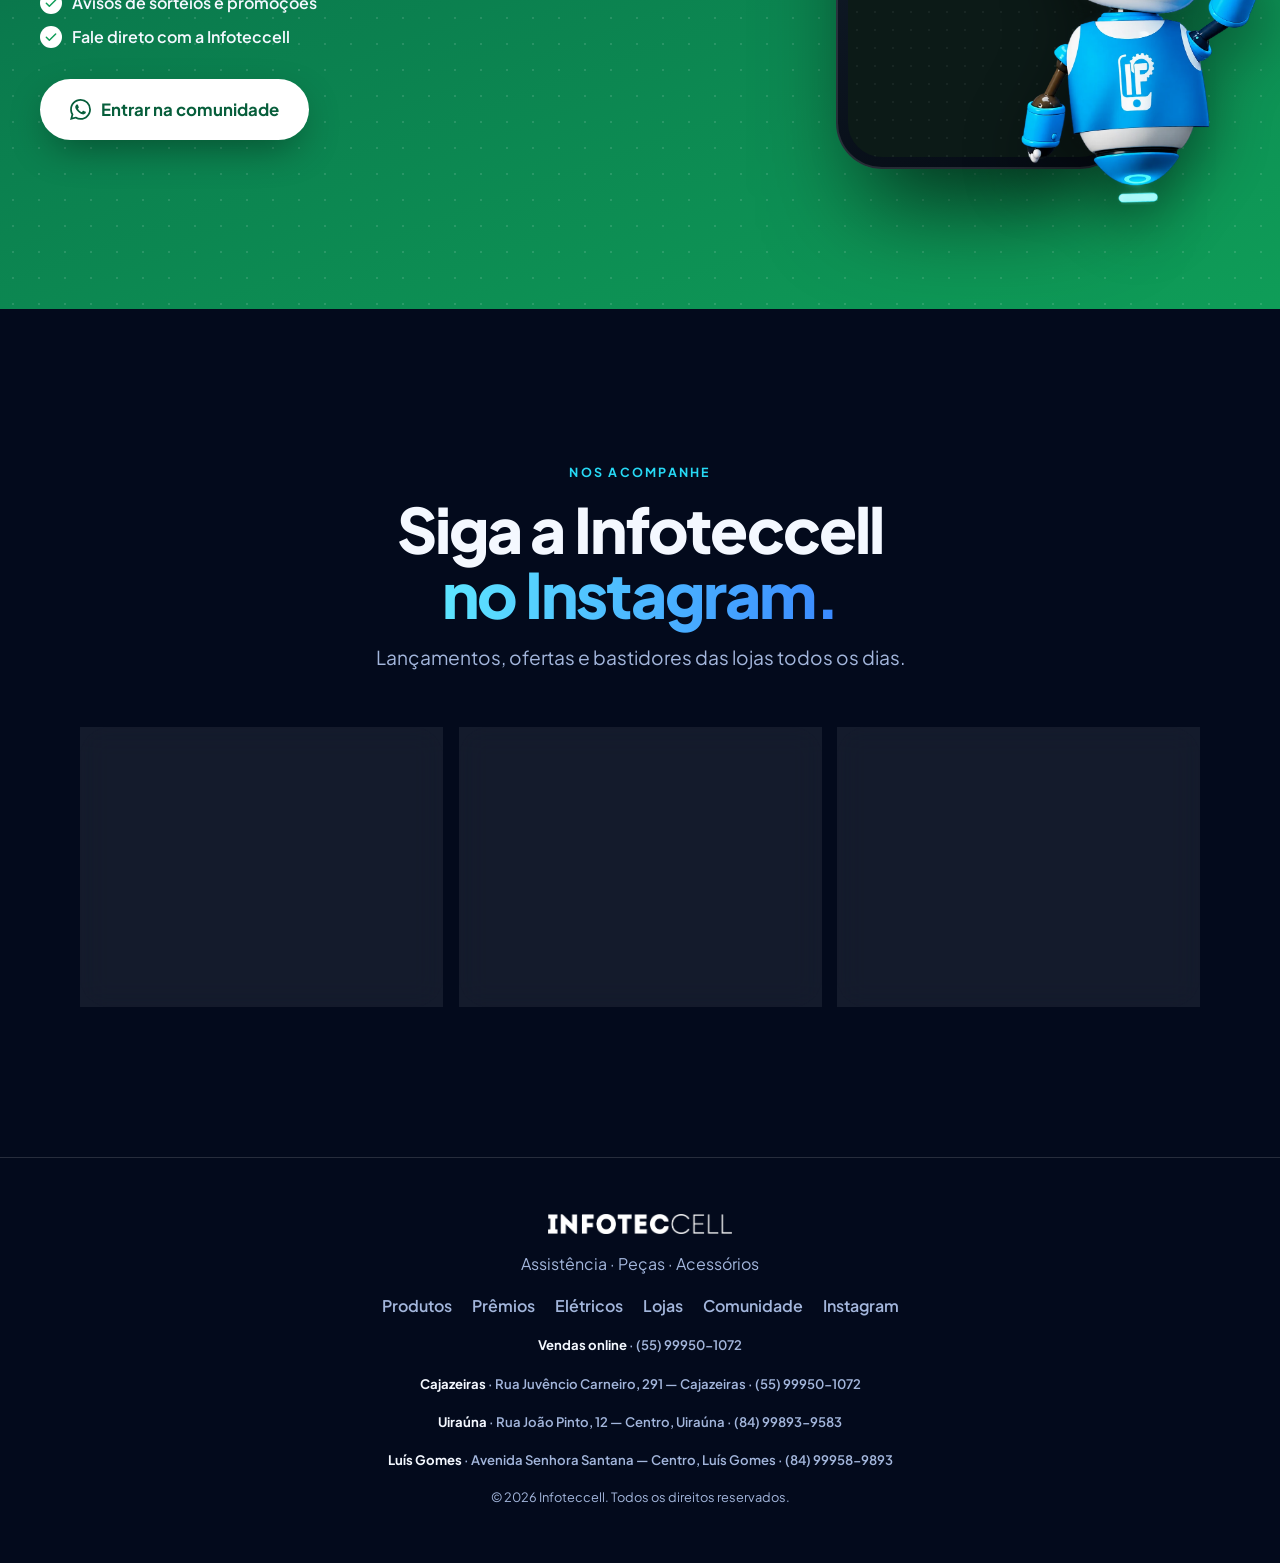
==== commit 8ac0c9ed: "Adiciona secao de promocoes com cards flutuantes - Redmi 17, realme C71 NFC, Redmi Note 17 e Moto G0" ====
--- a/index.html
+++ b/index.html
@@ -35,6 +35,7 @@
   <symbol id="i-case" viewBox="0 0 24 24"><rect x="6" y="2.500" width="12" height="19" rx="3" fill="none" stroke="currentColor" stroke-width="1.800"/><rect x="8.500" y="5" width="5" height="5" rx="1.500" fill="none" stroke="currentColor" stroke-width="1.800"/></symbol>
   <symbol id="i-pin" viewBox="0 0 24 24"><path d="M12 21s-7-6.100-7-11.500a7 7 0 0 1 14 0C19 14.900 12 21 12 21z" fill="none" stroke="currentColor" stroke-width="1.800" stroke-linejoin="round"/><circle cx="12" cy="9.500" r="2.500" fill="none" stroke="currentColor" stroke-width="1.800"/></symbol>
   <symbol id="i-call" viewBox="0 0 24 24"><path d="M5 4h4l2 5-2.500 1.500a11 11 0 0 0 5 5L15 13l5 2v4a2 2 0 0 1-2 2A16 16 0 0 1 3 6a2 2 0 0 1 2-2z" fill="none" stroke="currentColor" stroke-width="1.800" stroke-linejoin="round"/></symbol>
+  <symbol id="i-tag" viewBox="0 0 24 24"><path d="M3 12.500V4a1 1 0 0 1 1-1h8.500a1 1 0 0 1 .7.300l8 8a1 1 0 0 1 0 1.400l-8.500 8.500a1 1 0 0 1-1.400 0l-8-8a1 1 0 0 1-.3-.7z" fill="none" stroke="currentColor" stroke-width="1.800" stroke-linejoin="round"/><circle cx="7.500" cy="7.500" r="1.500" fill="currentColor"/></symbol>
   <symbol id="i-arrow" viewBox="0 0 24 24"><path d="M5 12h14m-6-6 6 6-6 6" fill="none" stroke="currentColor" stroke-width="2" stroke-linecap="round" stroke-linejoin="round"/></symbol>
   <symbol id="i-x" viewBox="0 0 24 24"><path d="M6 6l12 12M18 6 6 18" fill="none" stroke="currentColor" stroke-width="2" stroke-linecap="round"/></symbol>
   <symbol id="i-left" viewBox="0 0 24 24"><path d="m15 5-7 7 7 7" fill="none" stroke="currentColor" stroke-width="2" stroke-linecap="round" stroke-linejoin="round"/></symbol>
@@ -53,6 +54,7 @@
   </a>
   <ul class="nav-links">
     <li><a href="#inicio" data-spy="inicio">Início</a></li>
+    <li><a href="#ofertas" data-spy="ofertas">Ofertas</a></li>
     <li><a href="#catalogo" data-spy="catalogo">Produtos</a></li>
     <li><a href="#premios" data-spy="premios">Prêmios</a></li>
     <li><a href="#eletricos" data-spy="eletricos">Elétricos</a></li>
@@ -67,7 +69,7 @@
 <!-- Dock estilo app (celular) -->
 <nav class="dock" aria-label="Atalhos">
   <a href="#inicio" data-spy="inicio"><svg class="ico"><use href="#i-home"/></svg><span>Início</span></a>
-  <a href="#catalogo" data-spy="catalogo"><svg class="ico"><use href="#i-bag"/></svg><span>Produtos</span></a>
+  <a href="#ofertas" data-spy="ofertas"><svg class="ico"><use href="#i-tag"/></svg><span>Ofertas</span></a>
   <a href="#lojas" class="dock-main" data-wpp="stores" aria-label="Falar no WhatsApp"><svg class="ico"><use href="#i-wa"/></svg></a>
   <a href="#premios" data-spy="premios"><svg class="ico"><use href="#i-gift"/></svg><span>Prêmios</span></a>
   <a href="#lojas" data-spy="lojas"><svg class="ico"><use href="#i-store"/></svg><span>Lojas</span></a>
@@ -129,6 +131,20 @@
     <span>Smartphones</span><span>iPhone</span><span>PlayStation 5</span><span>Capas</span><span>Bikes elétricas</span><span>Scooters</span><span>Assistência</span><span>Peças</span><span>Acessórios</span>
   </div>
 </div></div>
+
+<!-- ============ OFERTAS (cards flutuantes) ============ -->
+<section class="section promo" id="ofertas">
+  <div class="promo-glow" aria-hidden="true"><i></i><i></i></div>
+  <div class="wrap">
+    <div class="head center" data-reveal>
+      <span class="eyebrow">Promoções</span>
+      <h2>Celulares em <span class="grad">oferta.</span></h2>
+      <p class="lead">Parcele em até 12x e ainda ganhe capinha, película e fone de ouvido.</p>
+    </div>
+    <div class="fgrid" id="promoGrid"></div>
+    <p class="fine">Valores e brindes conforme as artes divulgadas pela loja; sujeitos a estoque e alteração. Toque no card para ampliar.</p>
+  </div>
+</section>
 
 <!-- ============ CATEGORIAS ============ -->
 <section class="section" id="categorias">
@@ -278,7 +294,7 @@
           <div class="pp"><small>ou 12x de</small><b>R$ <span data-count="142.69" data-dec="2">142,69</span></b></div>
         </li>
         <li class="price tilt" data-tilt data-reveal style="--d:.19s">
-          <div><h3>Redmi 17</h3><p>128GB · 4GB RAM · 4G</p><small>R$ 1.300,00 à vista</small></div>
+          <div><h3>Redmi 17</h3><p>128GB · 4GB RAM · 4G</p><small>R$ 1.299,99 à vista</small></div>
           <div class="pp"><small>ou 12x de</small><b>R$ <span data-count="123.47" data-dec="2">123,47</span></b></div>
         </li>
       </ul>
--- a/css/style.css
+++ b/css/style.css
@@ -522,3 +522,35 @@
 .sheet-row.online{background:linear-gradient(135deg,rgba(37,211,102,.22),rgba(26,115,255,.18));border-color:rgba(37,211,102,.55)}
 .alt-link{font-size:.88rem;color:var(--muted);text-decoration:underline;text-underline-offset:3px;margin-top:2px}
 .alt-link:hover{color:#fff}
+
+/* =========================================================
+   OFERTAS — cards flutuantes
+   ========================================================= */
+.promo{background:radial-gradient(900px 500px at 15% 0%,rgba(26,115,255,.28),transparent 60%),radial-gradient(800px 500px at 90% 100%,rgba(39,217,245,.16),transparent 60%),var(--bg);overflow:hidden}
+.promo-glow i{position:absolute;border-radius:50%;filter:blur(80px);pointer-events:none;animation:orb 14s ease-in-out infinite}
+.promo-glow i:nth-child(1){width:420px;height:420px;background:#1a73ff;opacity:.35;left:-120px;top:30%}
+.promo-glow i:nth-child(2){width:360px;height:360px;background:#7c3aed;opacity:.25;right:-100px;top:10%;animation-delay:-6s}
+.fgrid{position:relative;display:flex;gap:16px;overflow-x:auto;scroll-snap-type:x mandatory;scrollbar-width:none;padding:26px var(--gutter) 40px;margin-inline:calc(var(--gutter) * -1)}
+.fgrid::-webkit-scrollbar{display:none}
+.fcard{flex:0 0 76%;max-width:340px;scroll-snap-align:center;animation:floaty var(--dur,6.5s) ease-in-out var(--fd,0s) infinite}
+@keyframes floaty{0%,100%{translate:0 0}50%{translate:0 -16px}}
+.fcard-media{position:relative;display:block;width:100%;aspect-ratio:4/5;border-radius:26px;overflow:hidden;border:1px solid rgba(255,255,255,.22);background:var(--bg-3);box-shadow:0 40px 70px -28px rgba(26,115,255,.85),0 0 0 1px rgba(255,255,255,.04)}
+.fcard-media img{width:100%;height:100%;object-fit:cover;transition:transform .9s var(--ease)}
+.fcard-media:hover img{transform:scale(1.05)}
+.fcard-cap{display:flex;align-items:center;justify-content:space-between;gap:10px;margin-top:16px;padding:0 4px}
+.fcard-cap b{display:block;font-size:1.02rem;letter-spacing:-.02em;line-height:1.15}
+.fcard-cap small{display:block;color:var(--muted);font-size:.74rem;margin-top:3px;line-height:1.3}
+.fcard-cap .btn{flex:none;padding:10px 14px;font-size:.82rem}
+@media (min-width:760px){
+  .fgrid{display:grid;grid-template-columns:repeat(2,1fr);overflow:visible;gap:30px 22px;padding:30px 0 40px;margin-inline:0;justify-items:center}
+  .fcard{flex:none;width:100%;max-width:330px}
+  .fcard:nth-child(even){margin-top:40px}
+}
+@media (min-width:1100px){
+  .fgrid{grid-template-columns:repeat(4,1fr);gap:22px}
+  .fcard:nth-child(even){margin-top:56px}
+}
+@media (prefers-reduced-motion:reduce){ .fcard{animation:none} }
+@media (min-width:760px) and (max-width:1060px){ .nav-links a{padding:9px 7px;font-size:.84rem} }
+
+.fcard-cap small span{display:inline-block;white-space:nowrap;margin-right:6px}
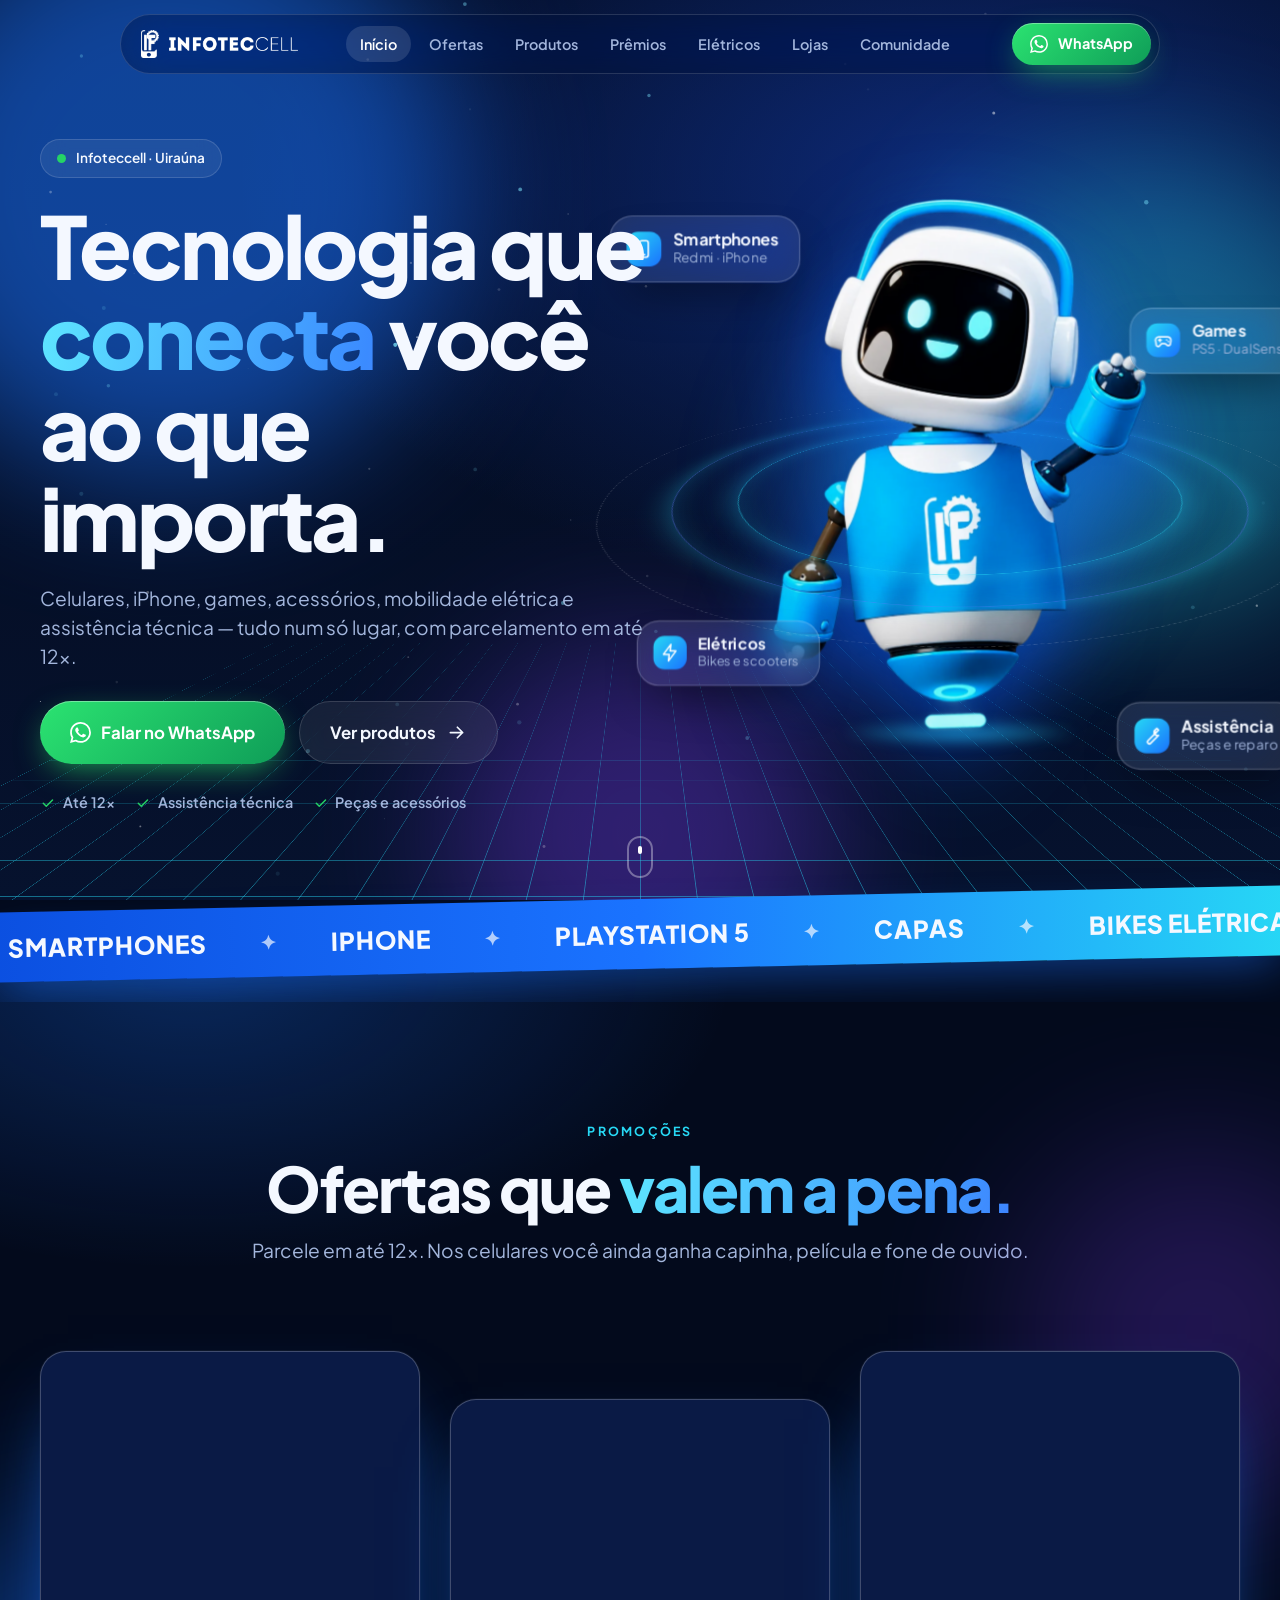
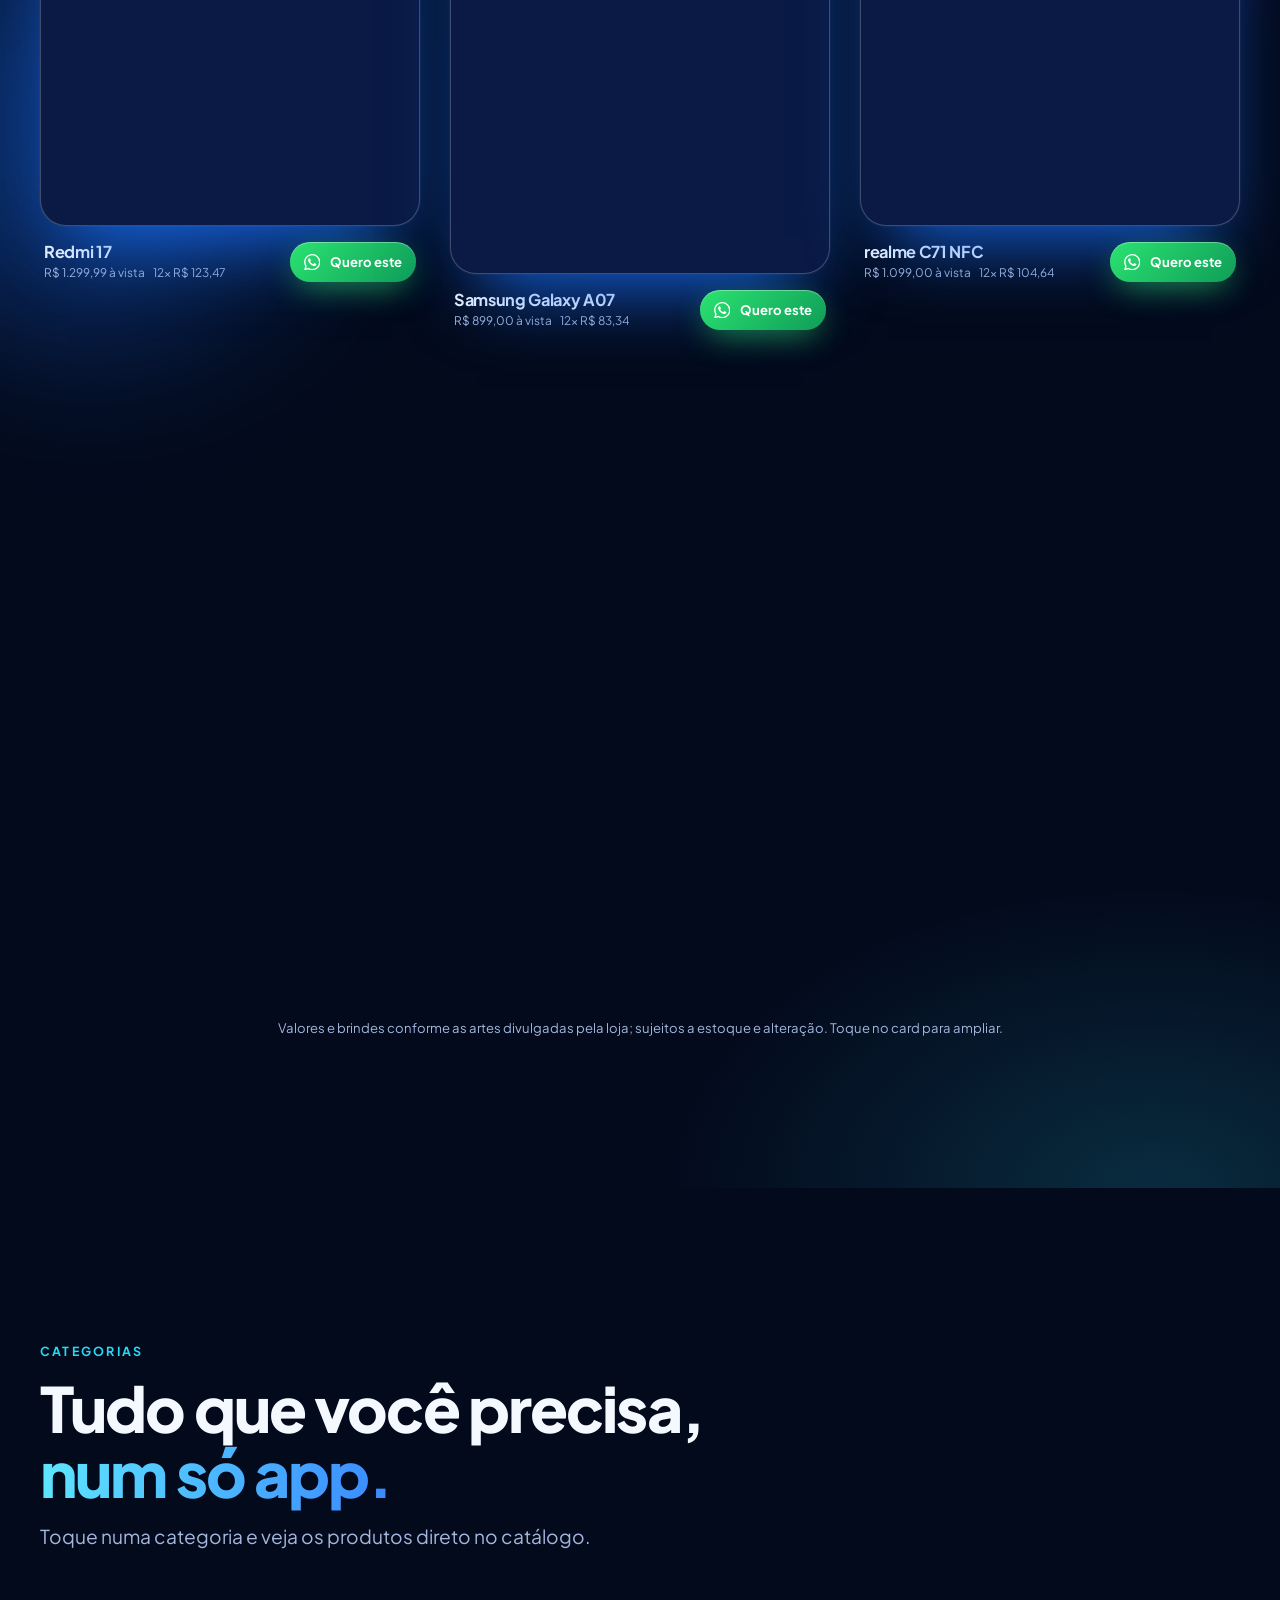
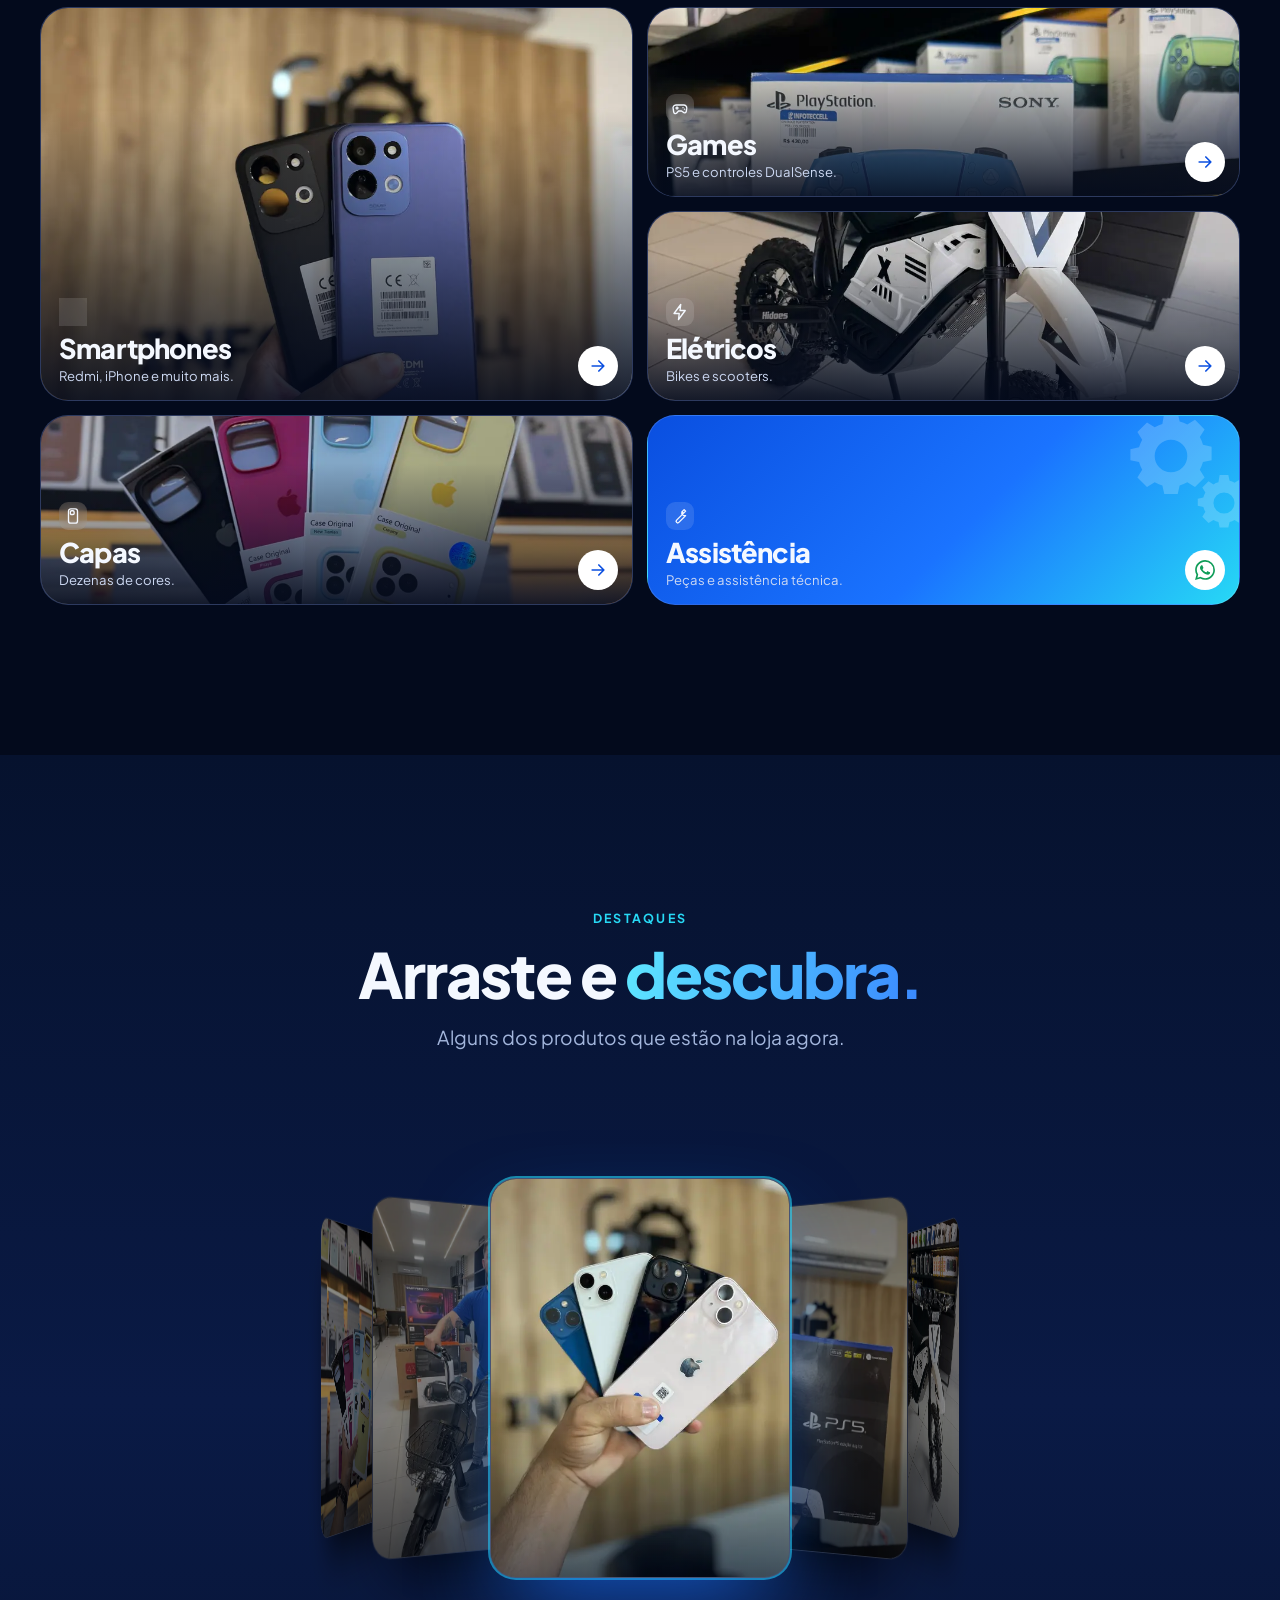
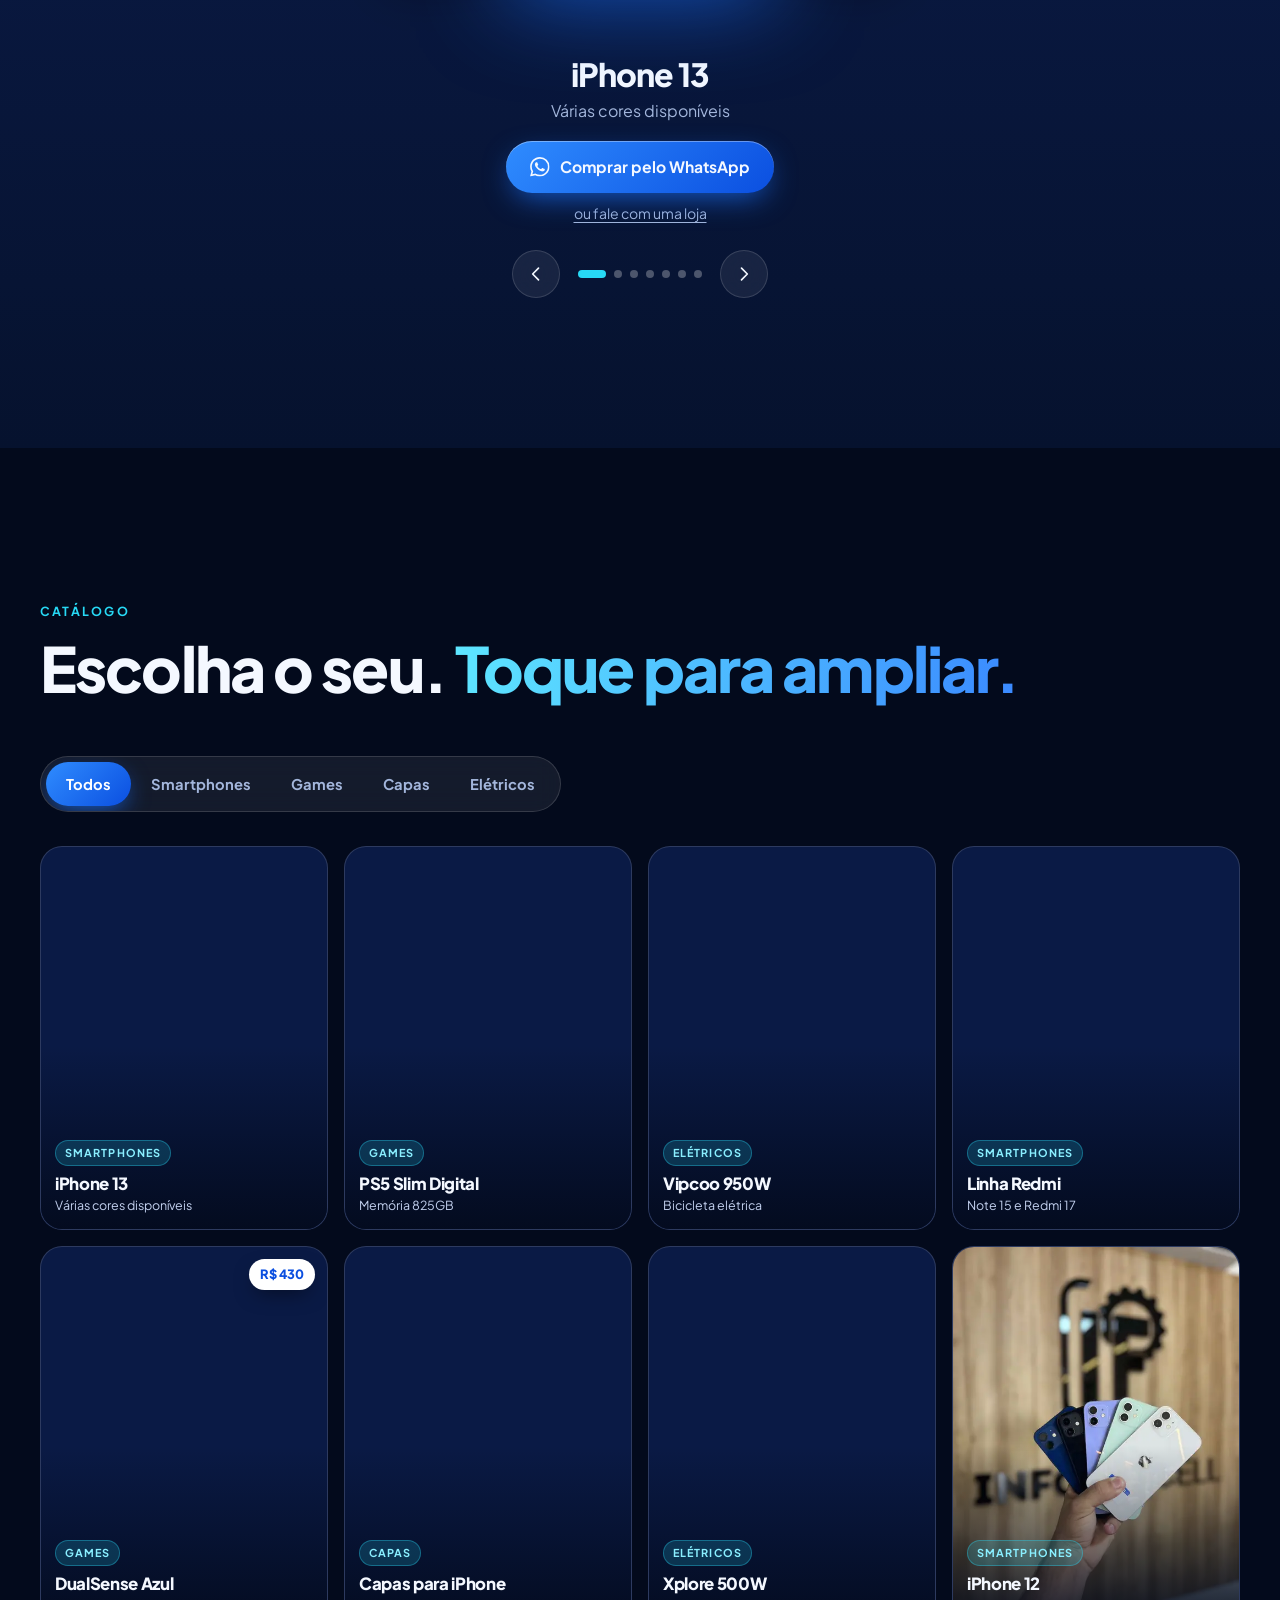
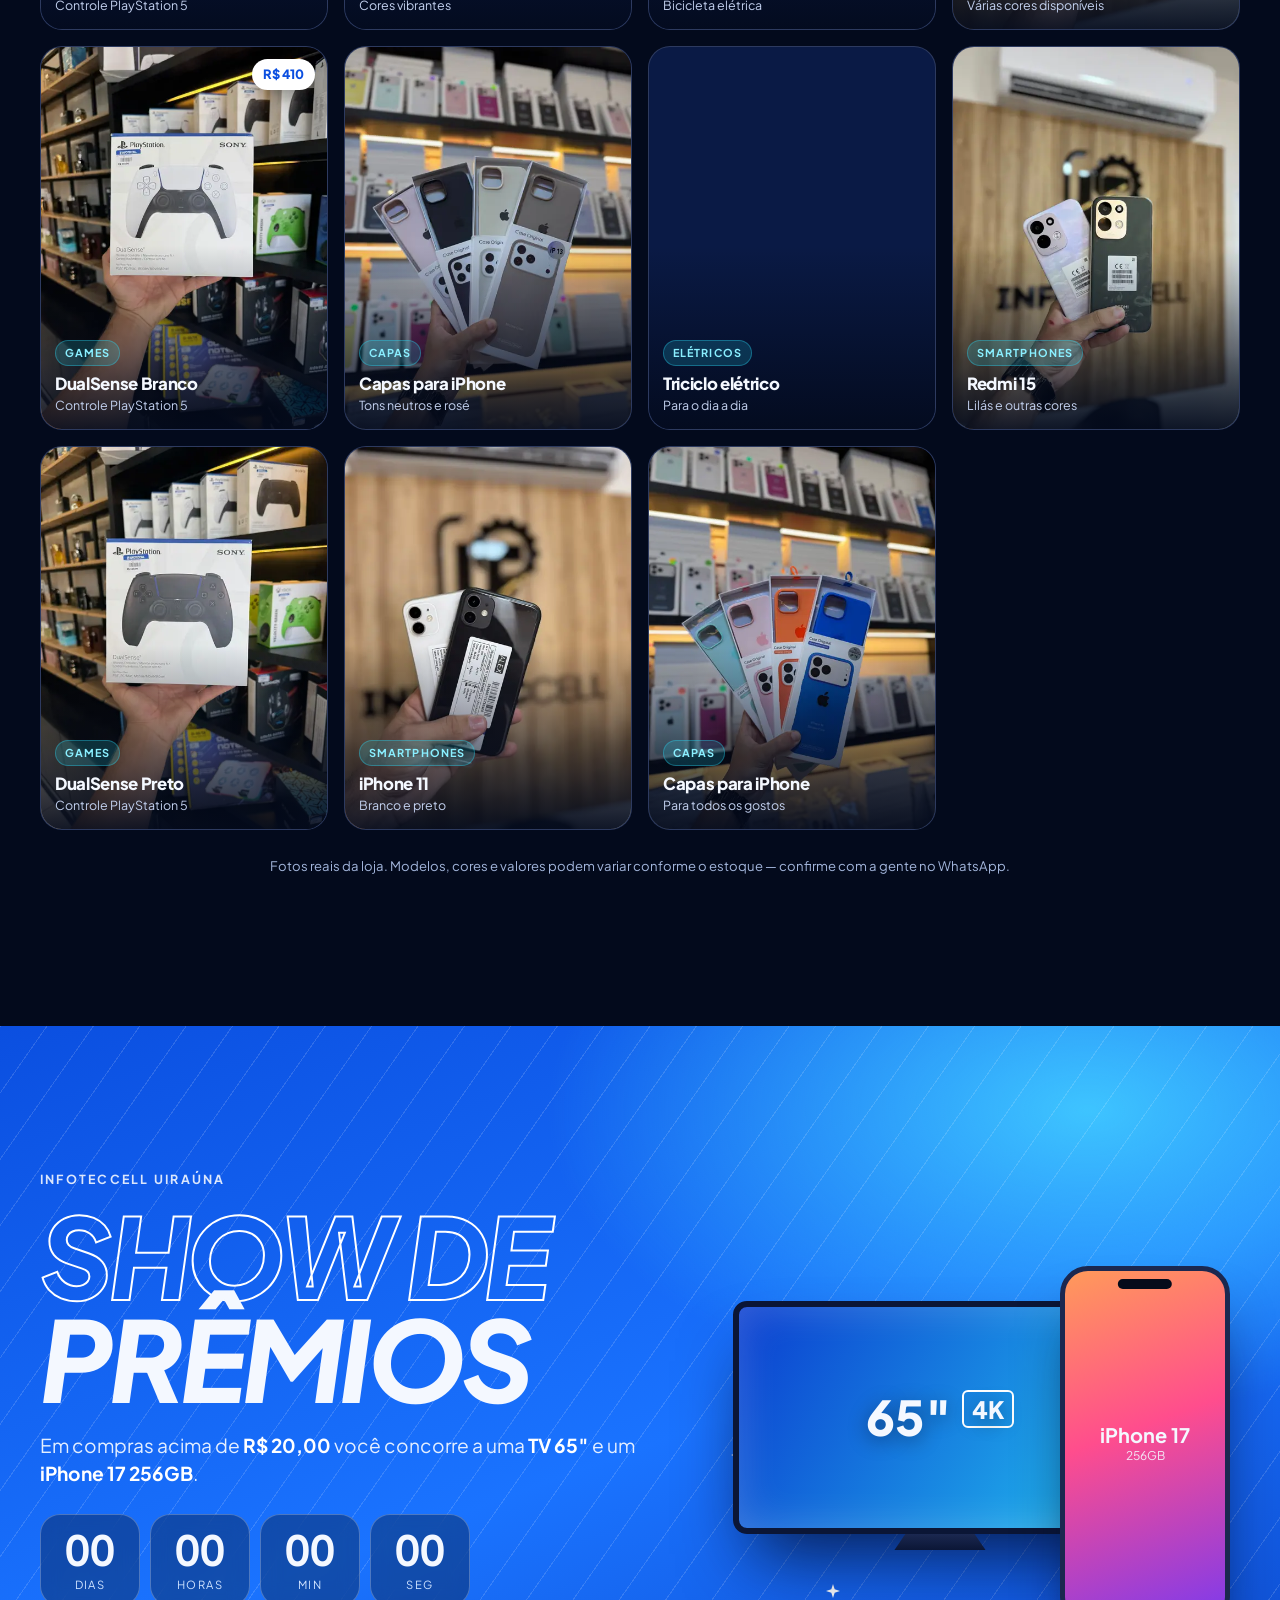
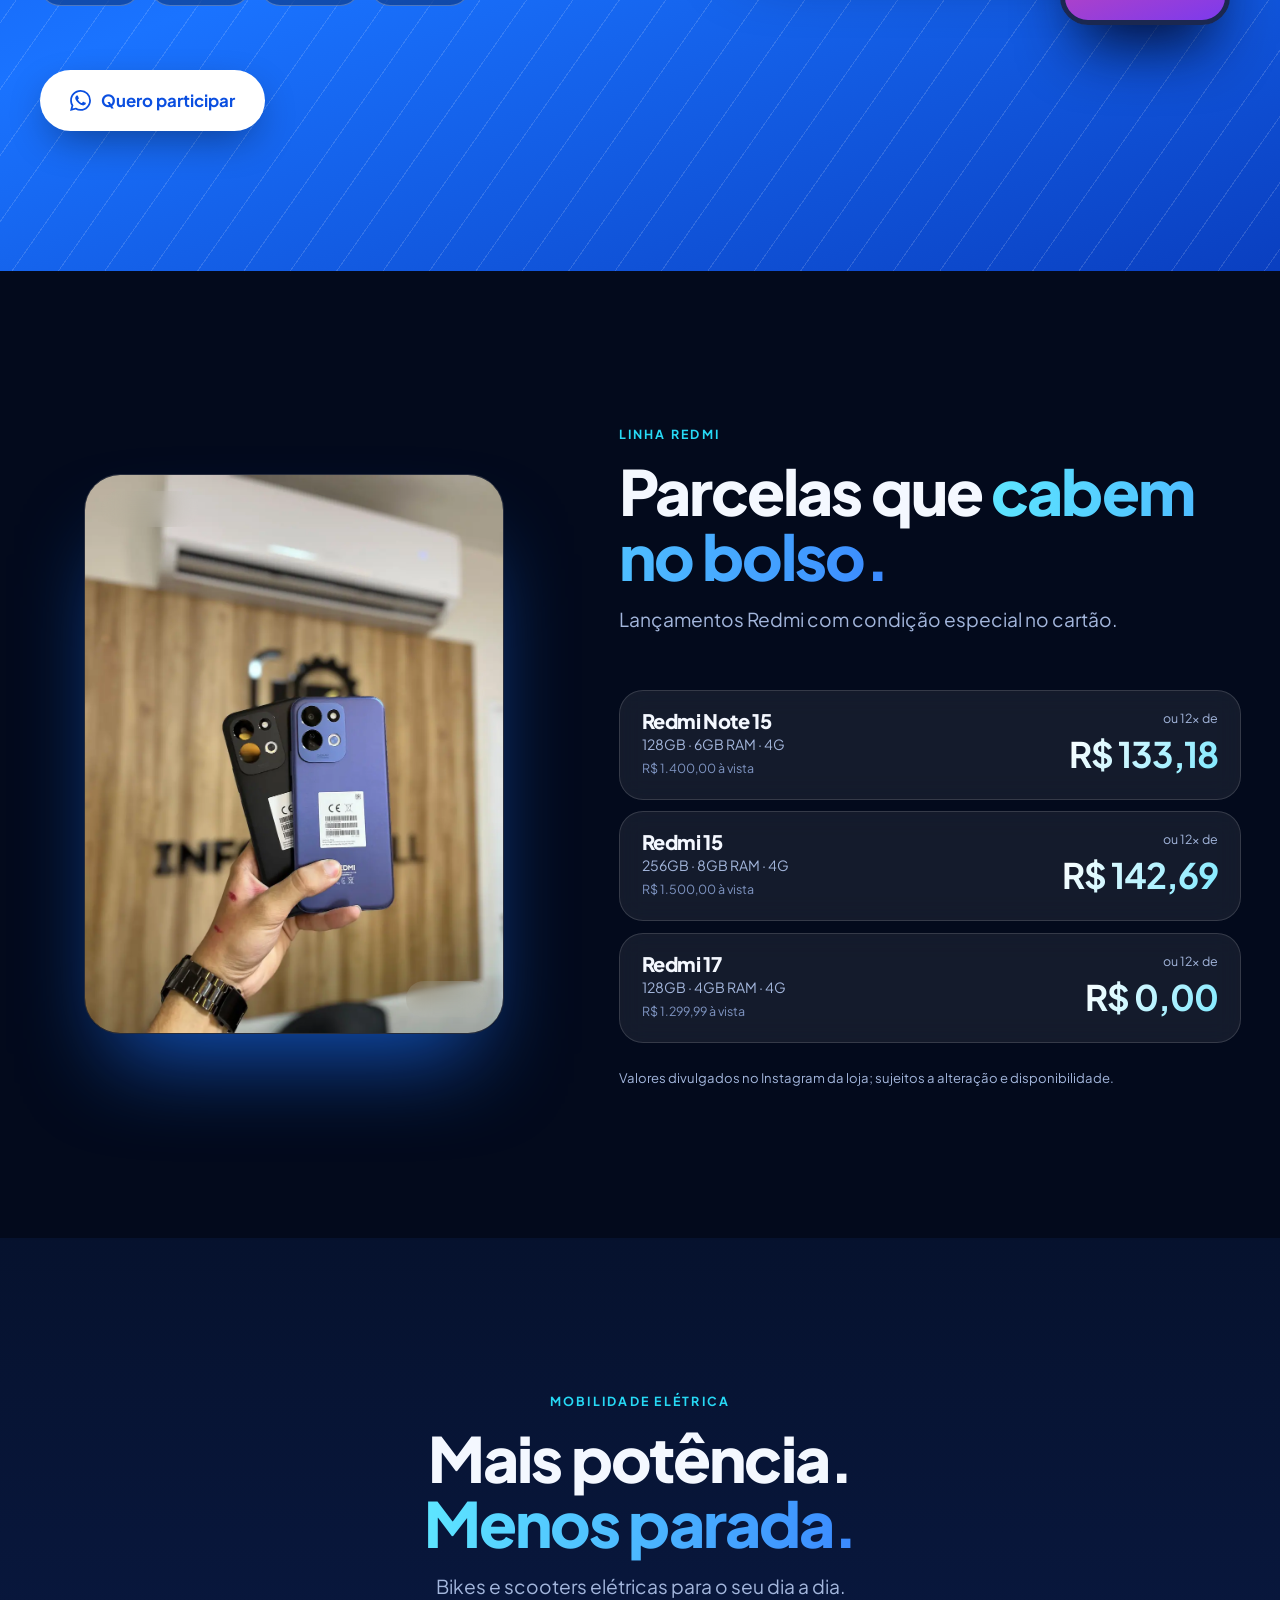
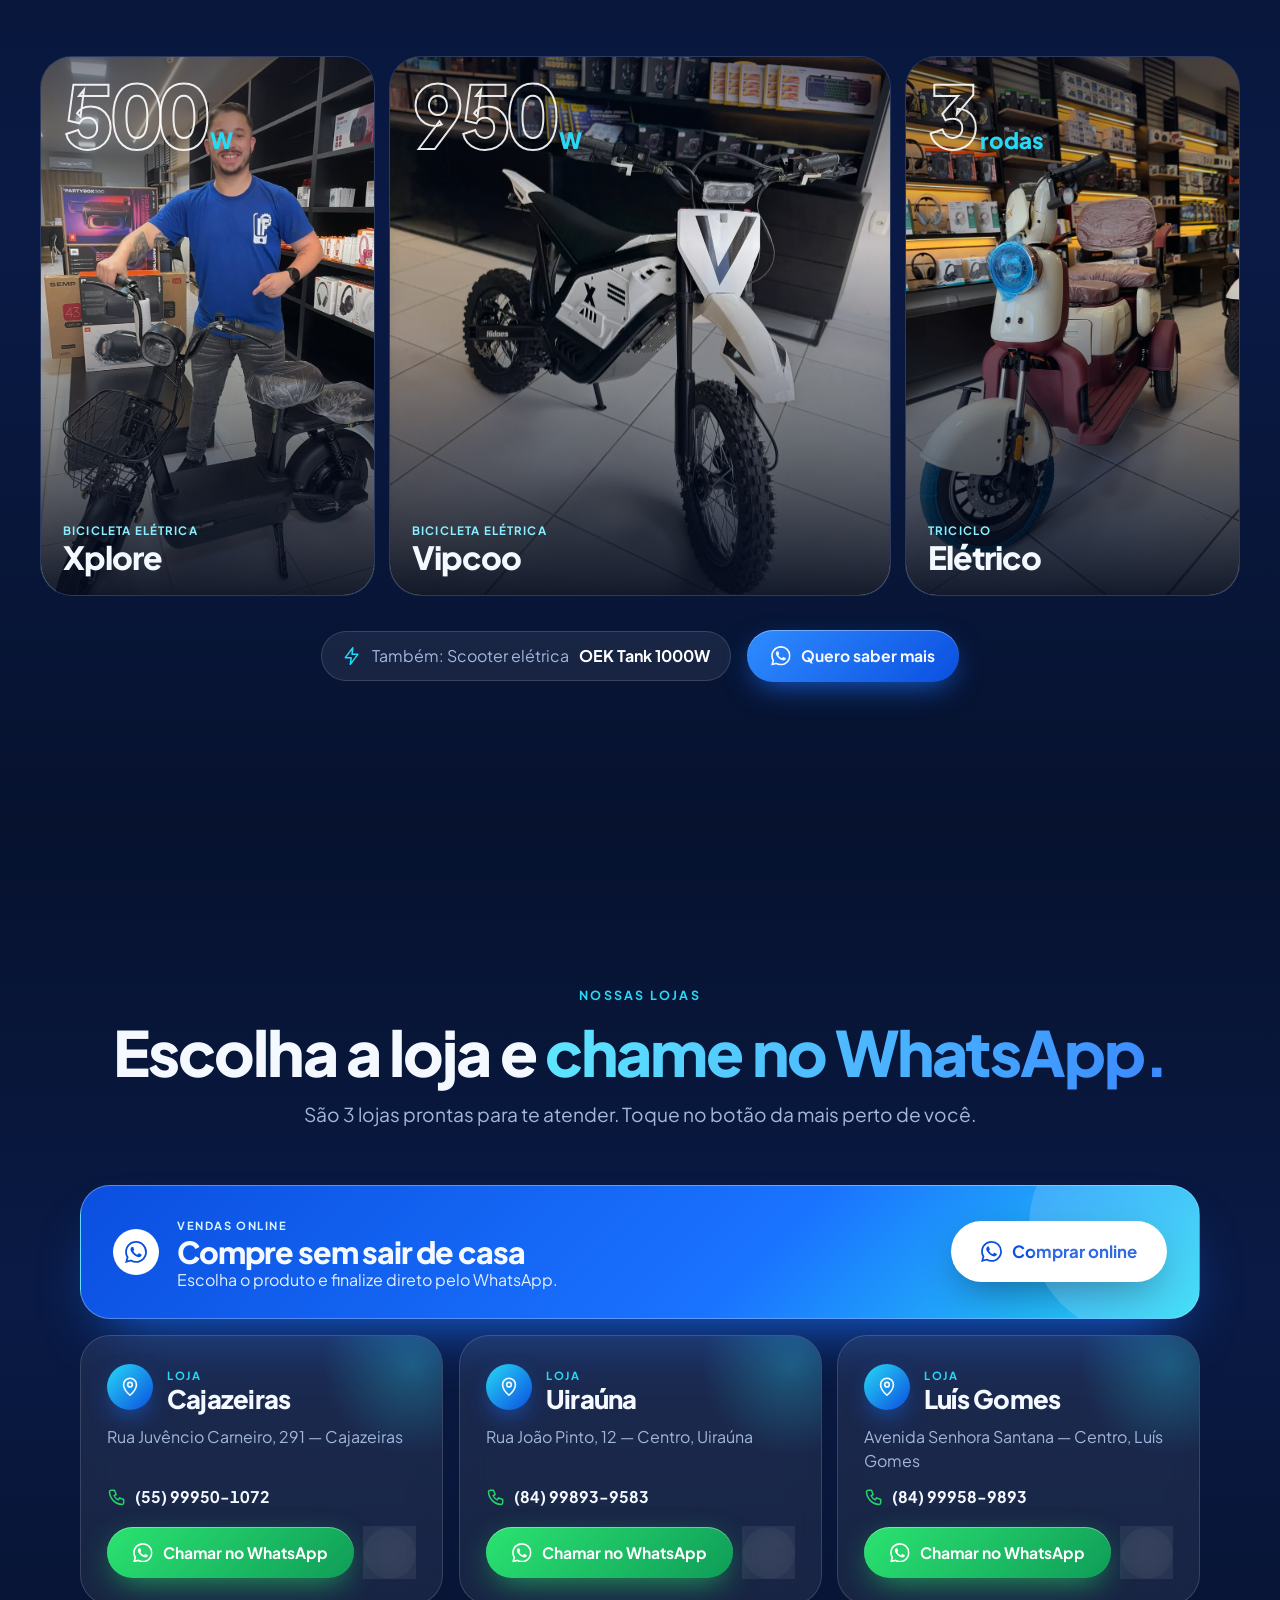
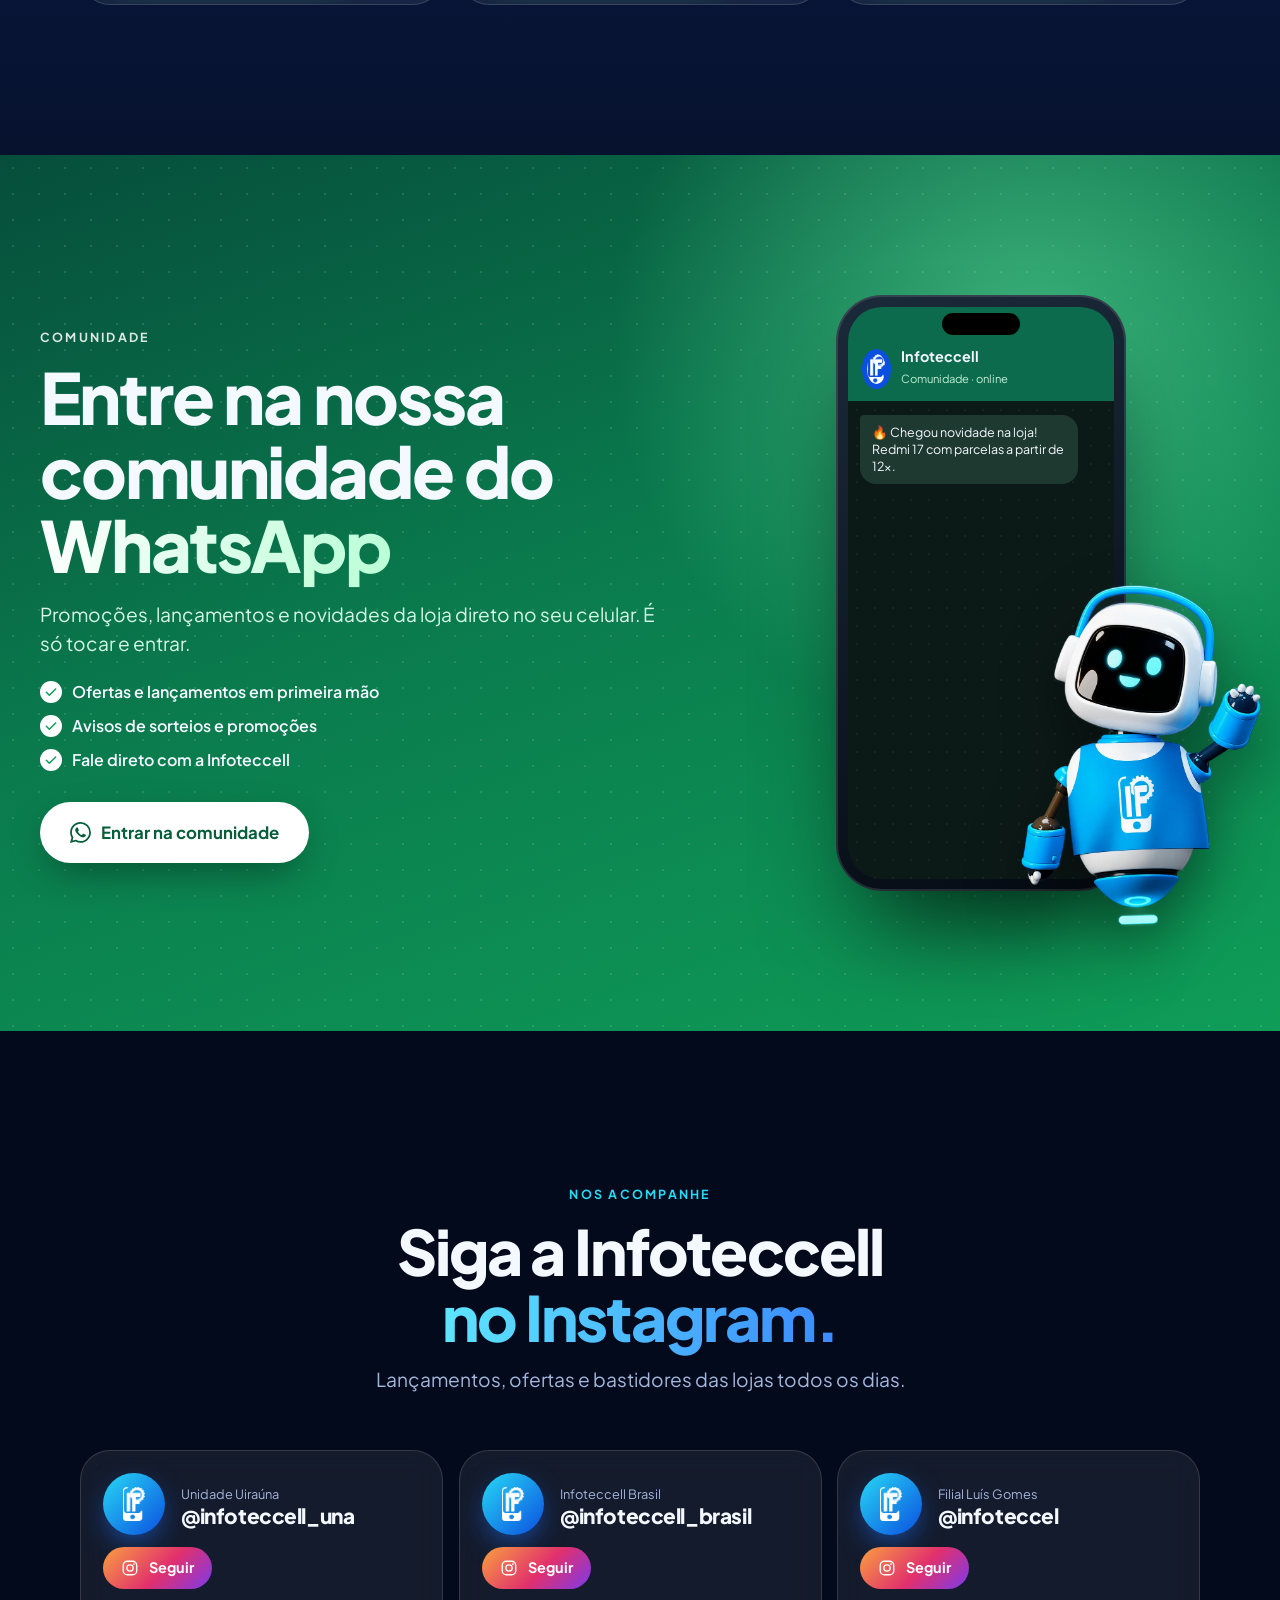
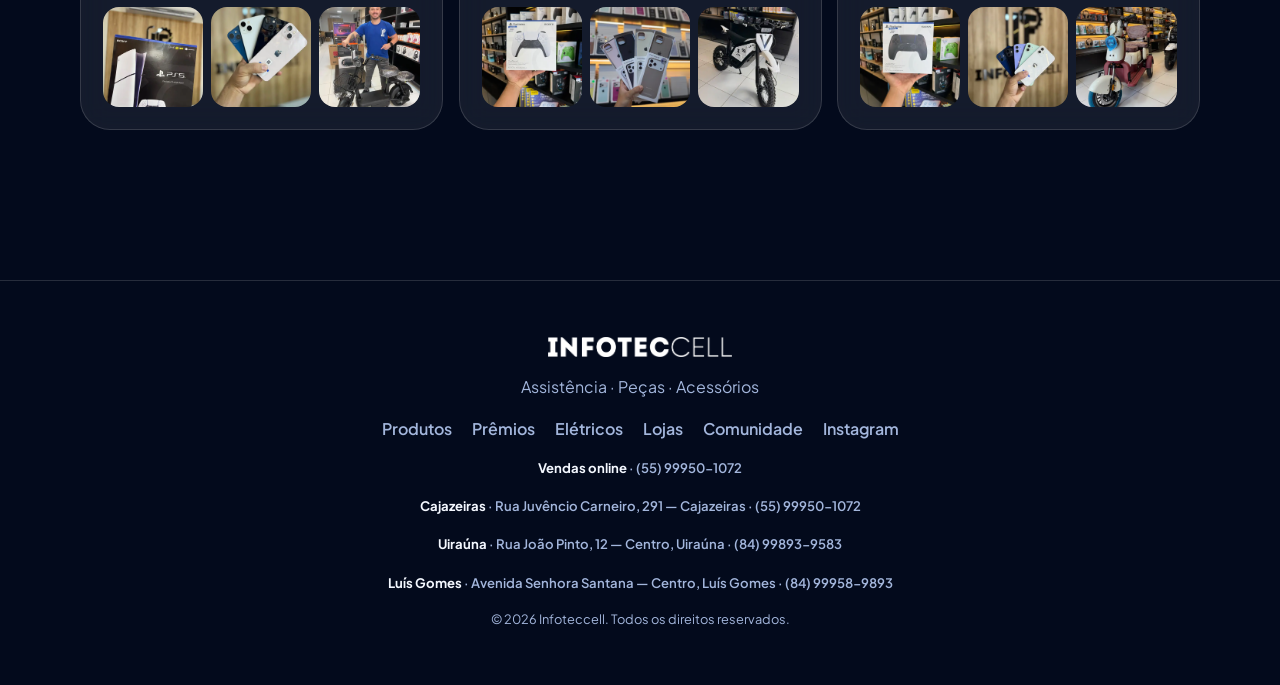
==== commit 51af153f: "Adiciona oferta da moto OEK M7 - OEK M7: R$ 8.199,99 a vista ou 12x de R$ 780,06 - Titulo da secao: " ====
--- a/index.html
+++ b/index.html
@@ -138,8 +138,8 @@
   <div class="wrap">
     <div class="head center" data-reveal>
       <span class="eyebrow">Promoções</span>
-      <h2>Celulares em <span class="grad">oferta.</span></h2>
-      <p class="lead">Parcele em até 12x e ainda ganhe capinha, película e fone de ouvido.</p>
+      <h2>Ofertas que <span class="grad">valem a pena.</span></h2>
+      <p class="lead">Parcele em até 12x. Nos celulares você ainda ganha capinha, película e fone de ouvido.</p>
     </div>
     <div class="fgrid" id="promoGrid"></div>
     <p class="fine">Valores e brindes conforme as artes divulgadas pela loja; sujeitos a estoque e alteração. Toque no card para ampliar.</p>
--- a/css/style.css
+++ b/css/style.css
@@ -542,13 +542,15 @@
 .fcard-cap small{display:block;color:var(--muted);font-size:.74rem;margin-top:3px;line-height:1.3}
 .fcard-cap .btn{flex:none;padding:10px 14px;font-size:.82rem}
 @media (min-width:760px){
-  .fgrid{display:grid;grid-template-columns:repeat(2,1fr);overflow:visible;gap:30px 22px;padding:30px 0 40px;margin-inline:0;justify-items:center}
-  .fcard{flex:none;width:100%;max-width:330px}
+  .fgrid{display:flex;flex-wrap:wrap;justify-content:center;overflow:visible;gap:36px 24px;padding:30px 0 40px;margin-inline:0;scroll-snap-type:none}
+  .fcard{flex:none;width:calc((100% - 24px) / 2);max-width:340px}
   .fcard:nth-child(even){margin-top:40px}
 }
 @media (min-width:1100px){
-  .fgrid{grid-template-columns:repeat(4,1fr);gap:22px}
-  .fcard:nth-child(even){margin-top:56px}
+  .fgrid{gap:44px 30px}
+  .fcard{width:calc((100% - 60px) / 3);max-width:380px}
+  .fcard:nth-child(even){margin-top:0}
+  .fcard:nth-child(3n+2){margin-top:48px}
 }
 @media (prefers-reduced-motion:reduce){ .fcard{animation:none} }
 @media (min-width:760px) and (max-width:1060px){ .nav-links a{padding:9px 7px;font-size:.84rem} }
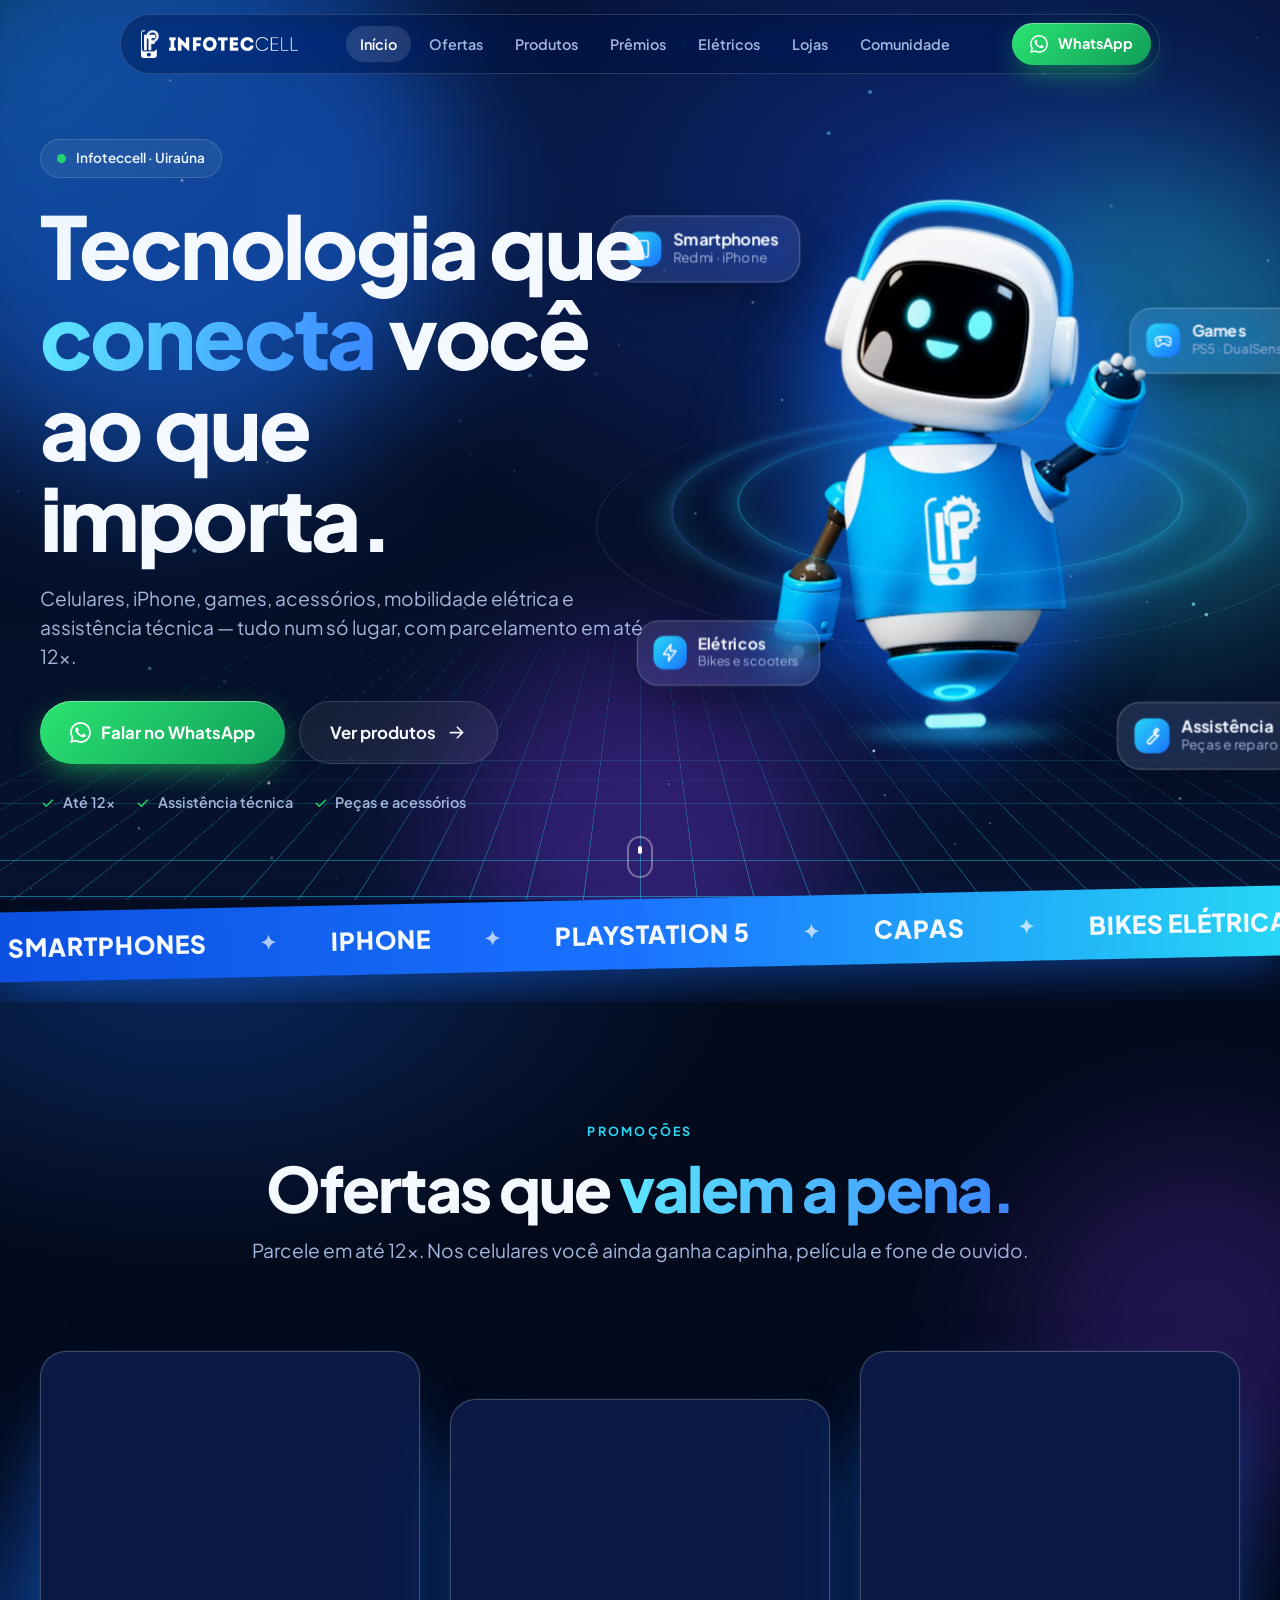
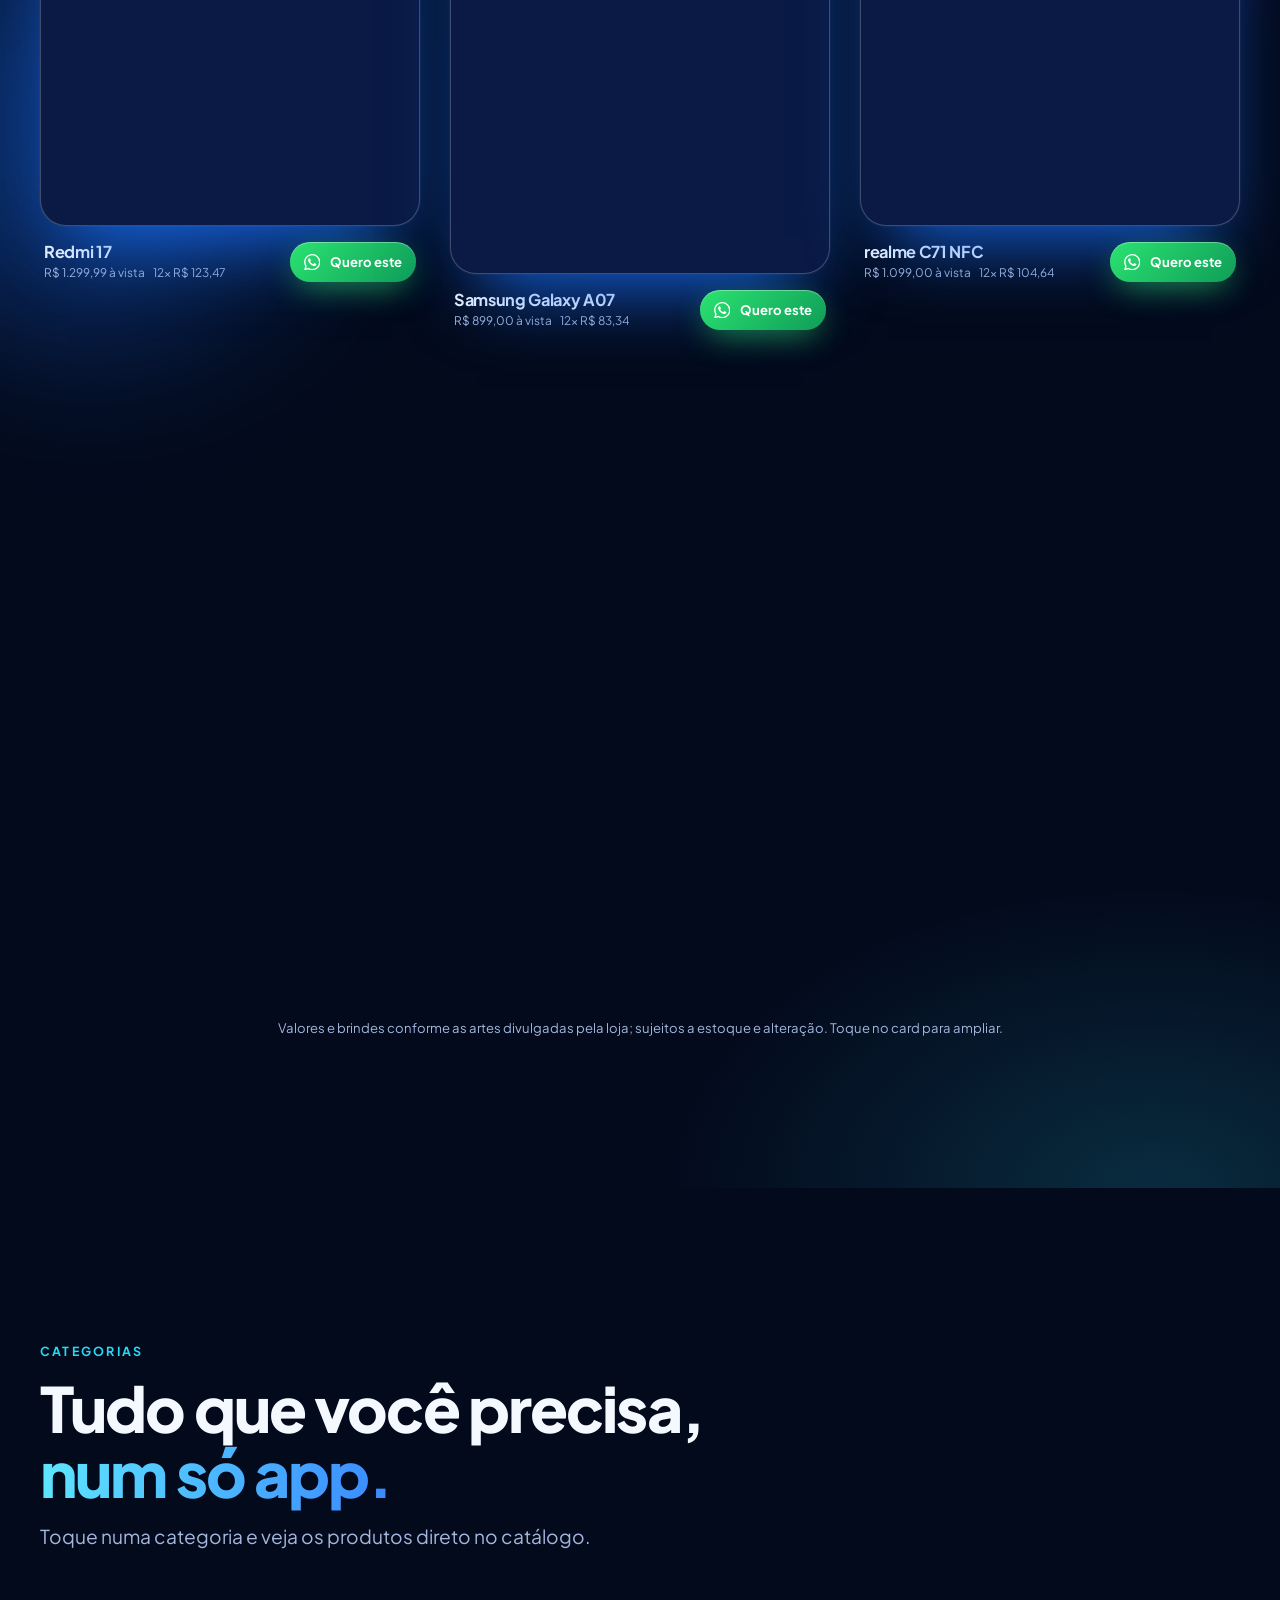
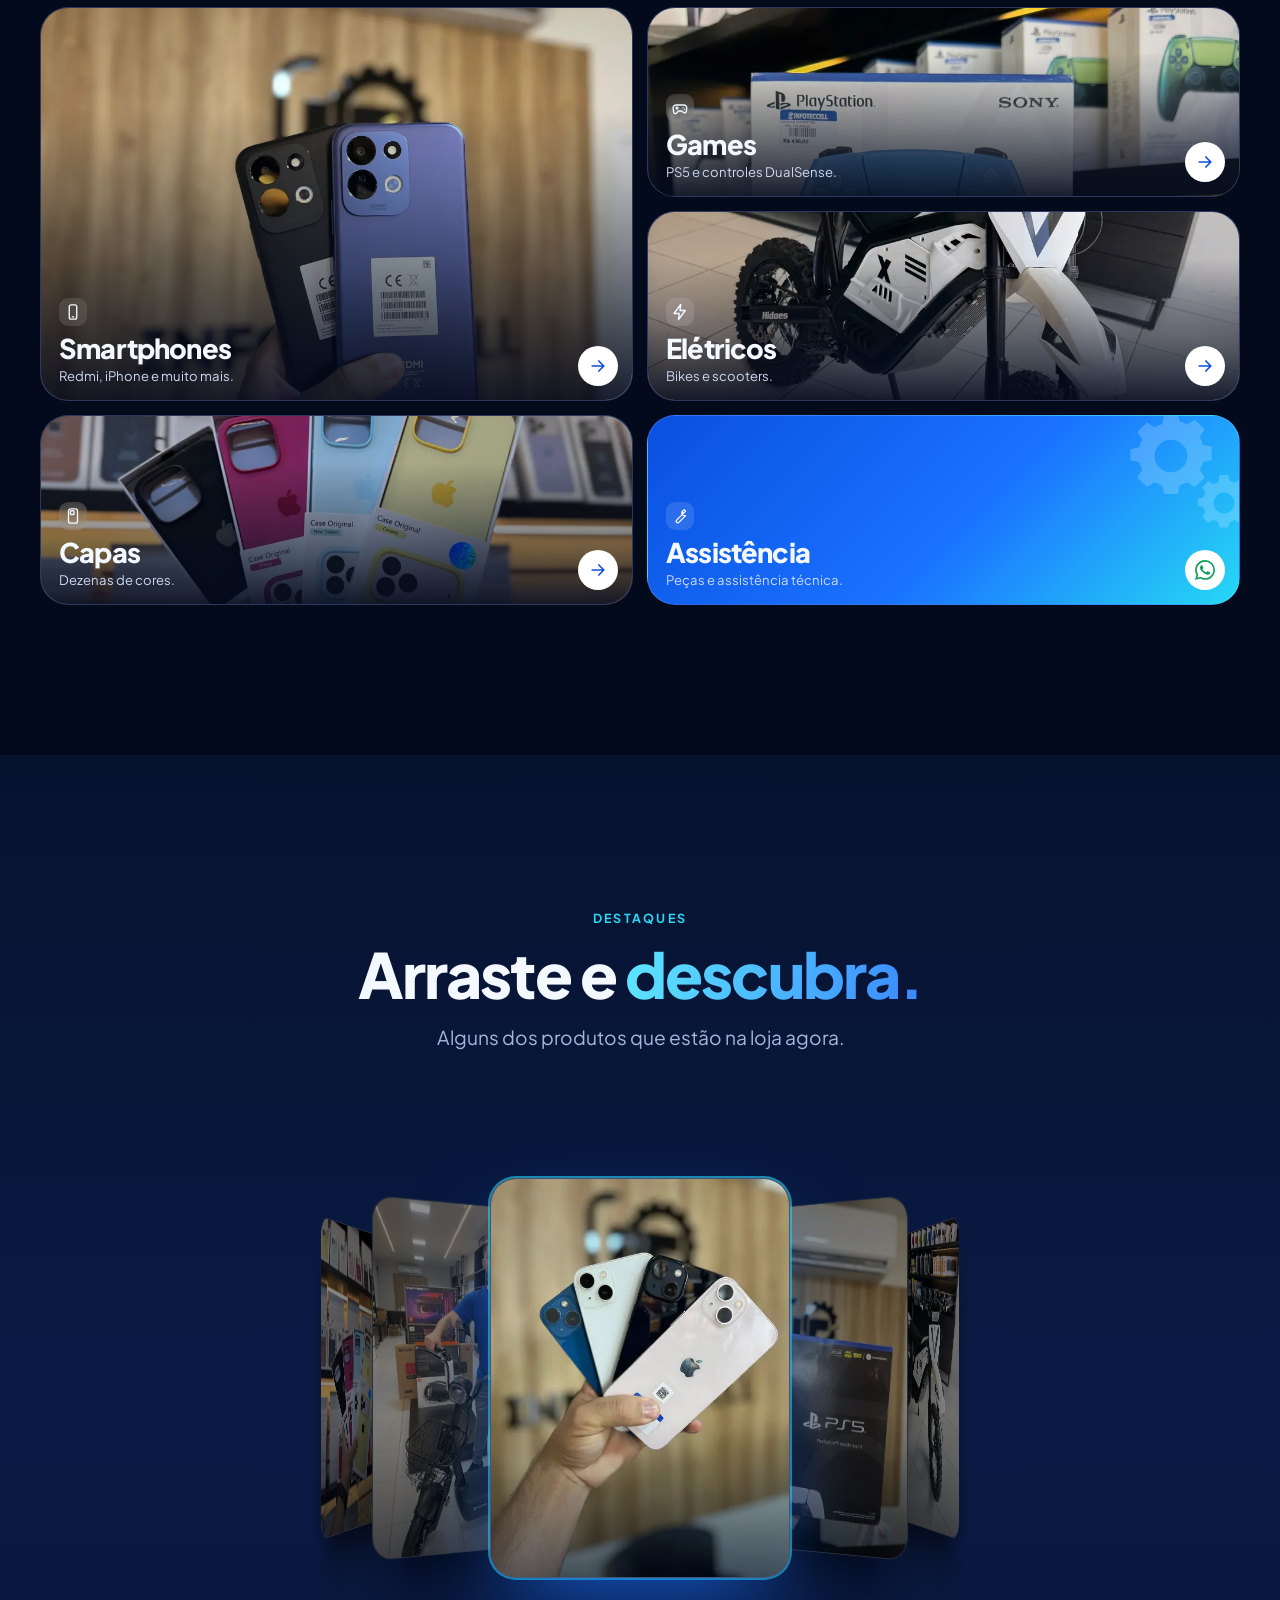
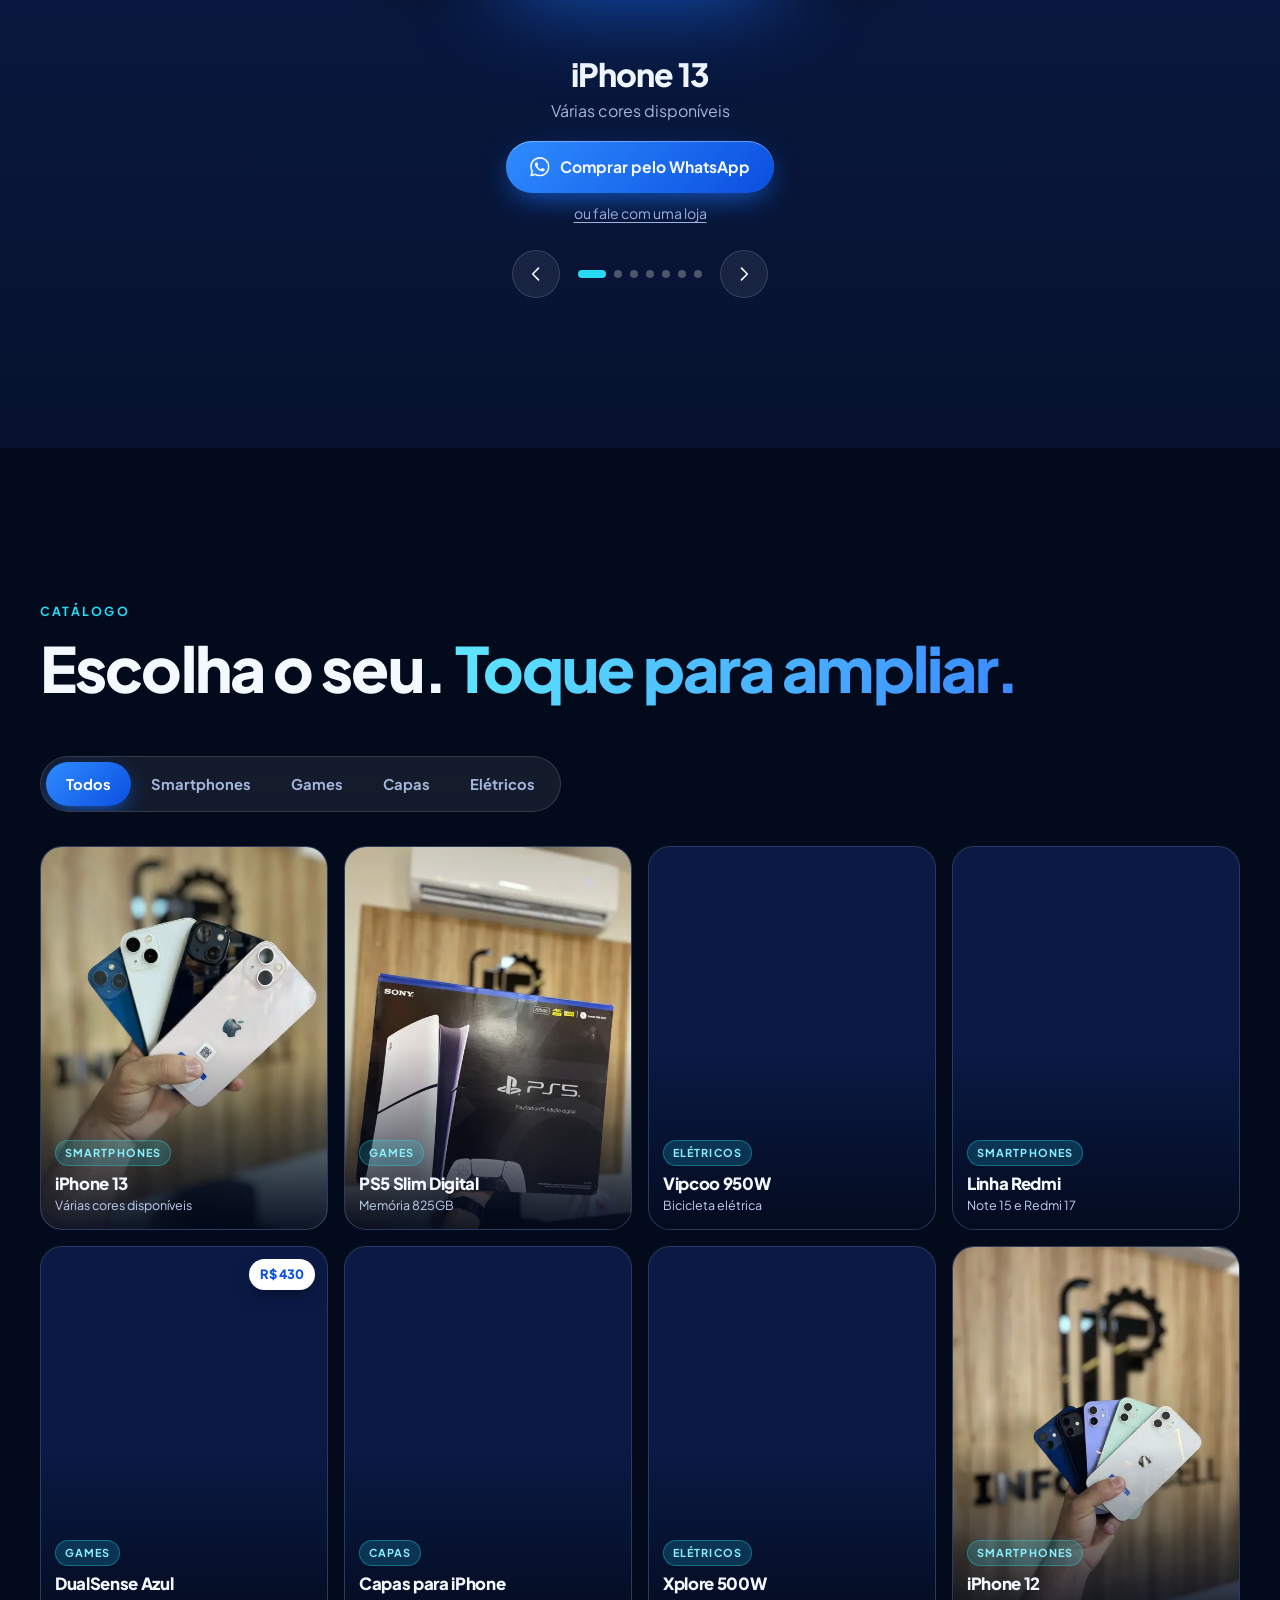
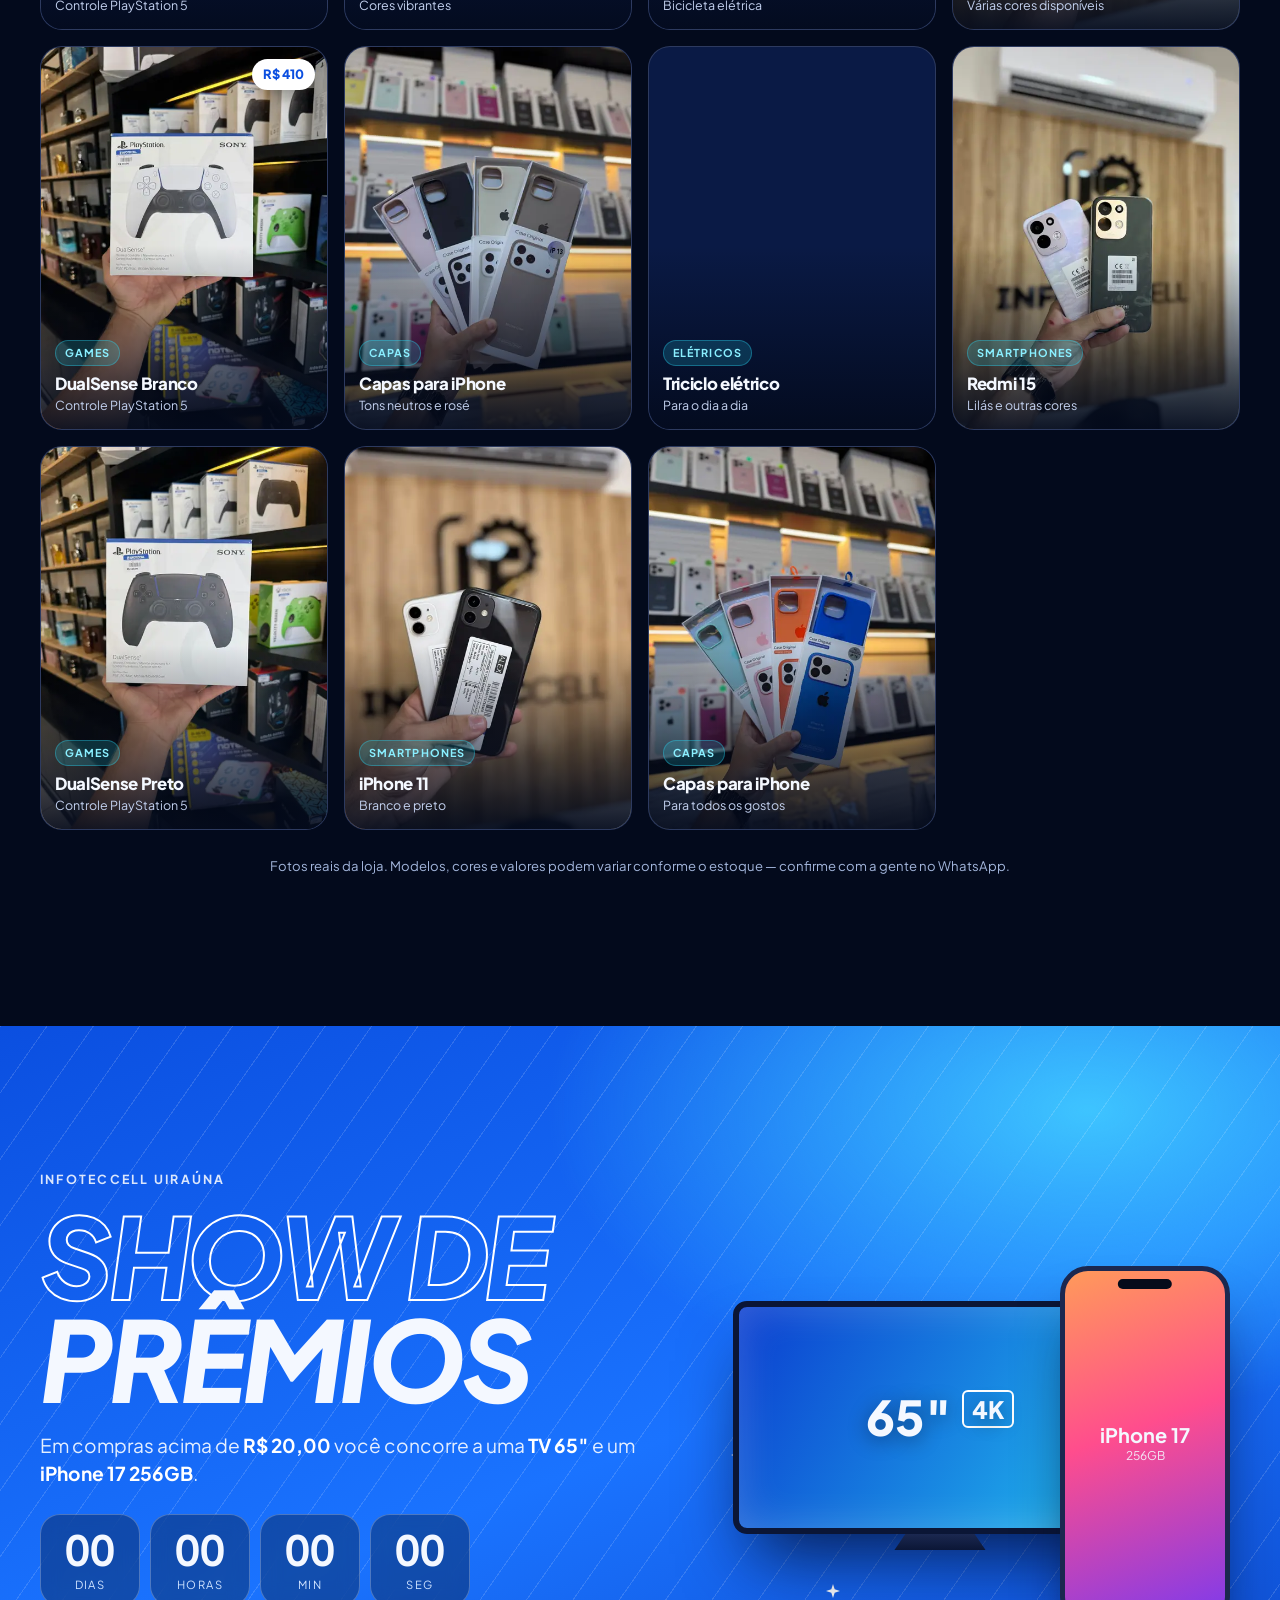
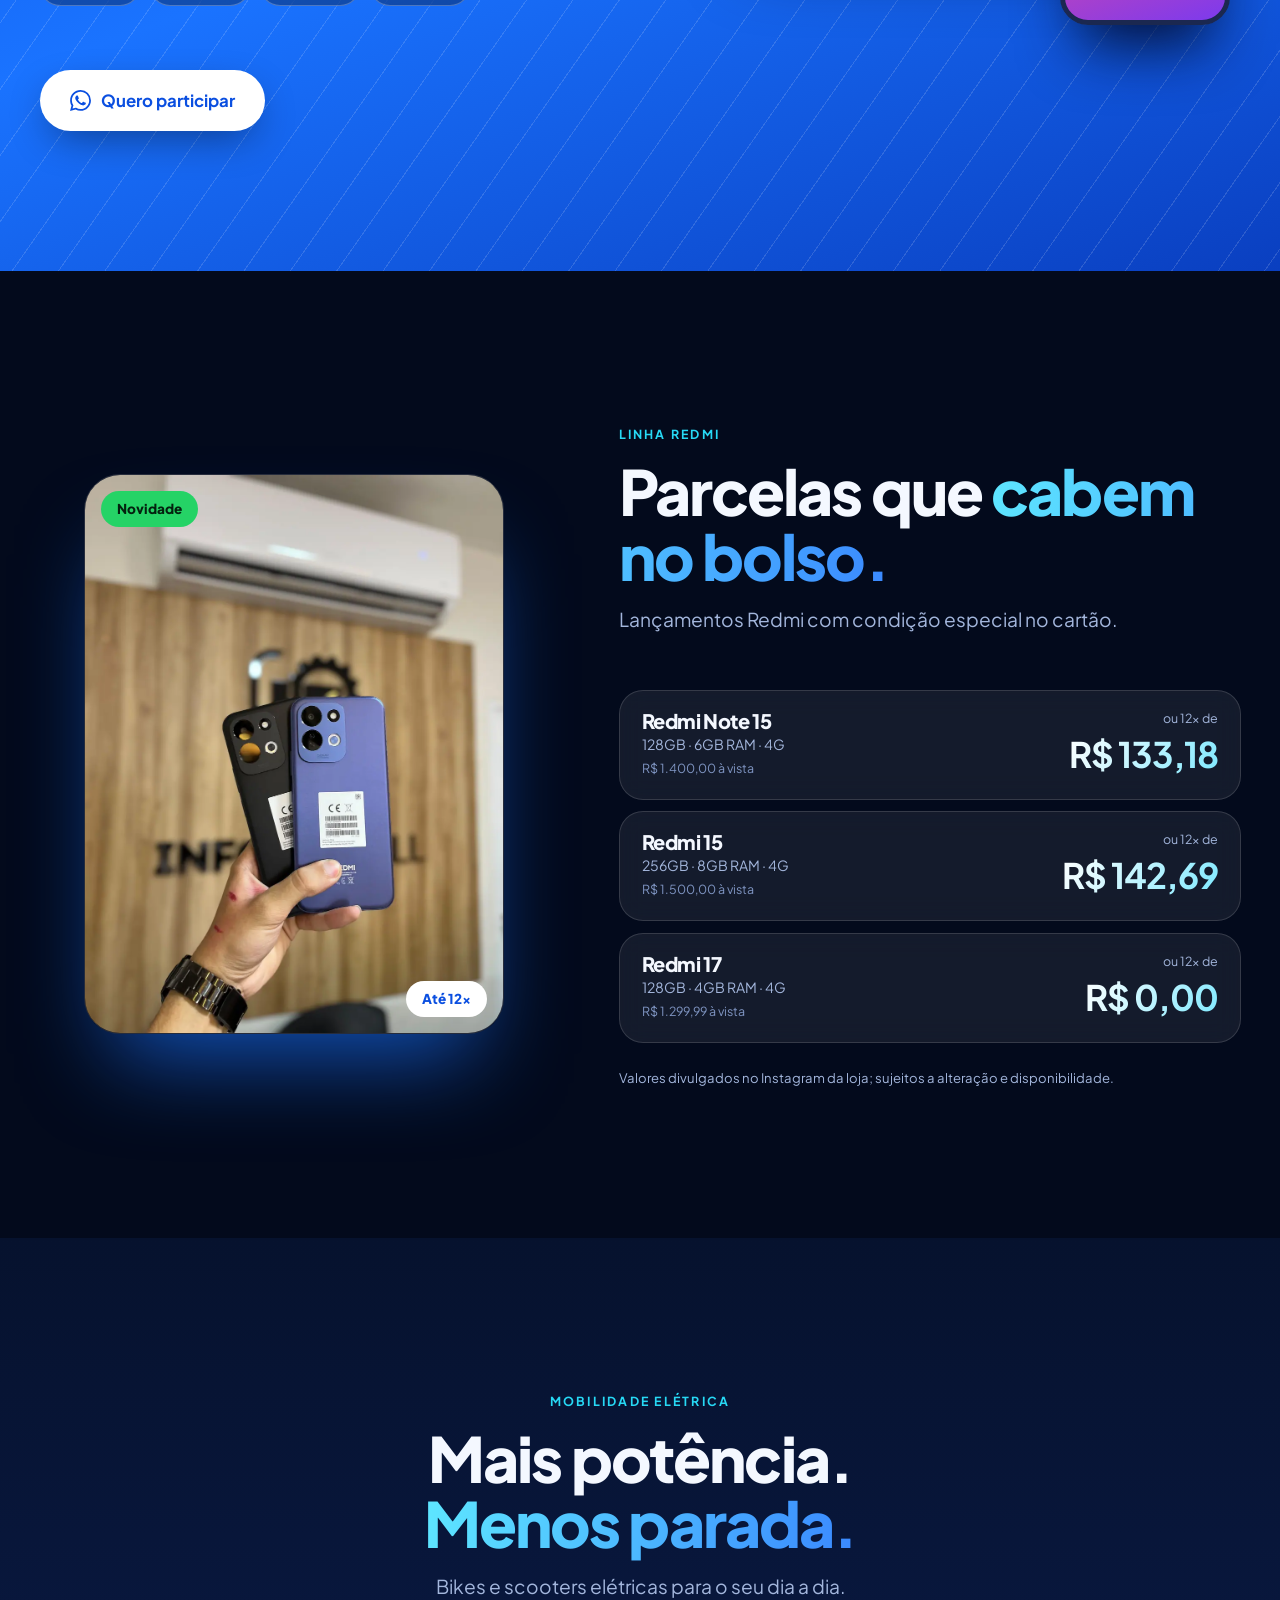
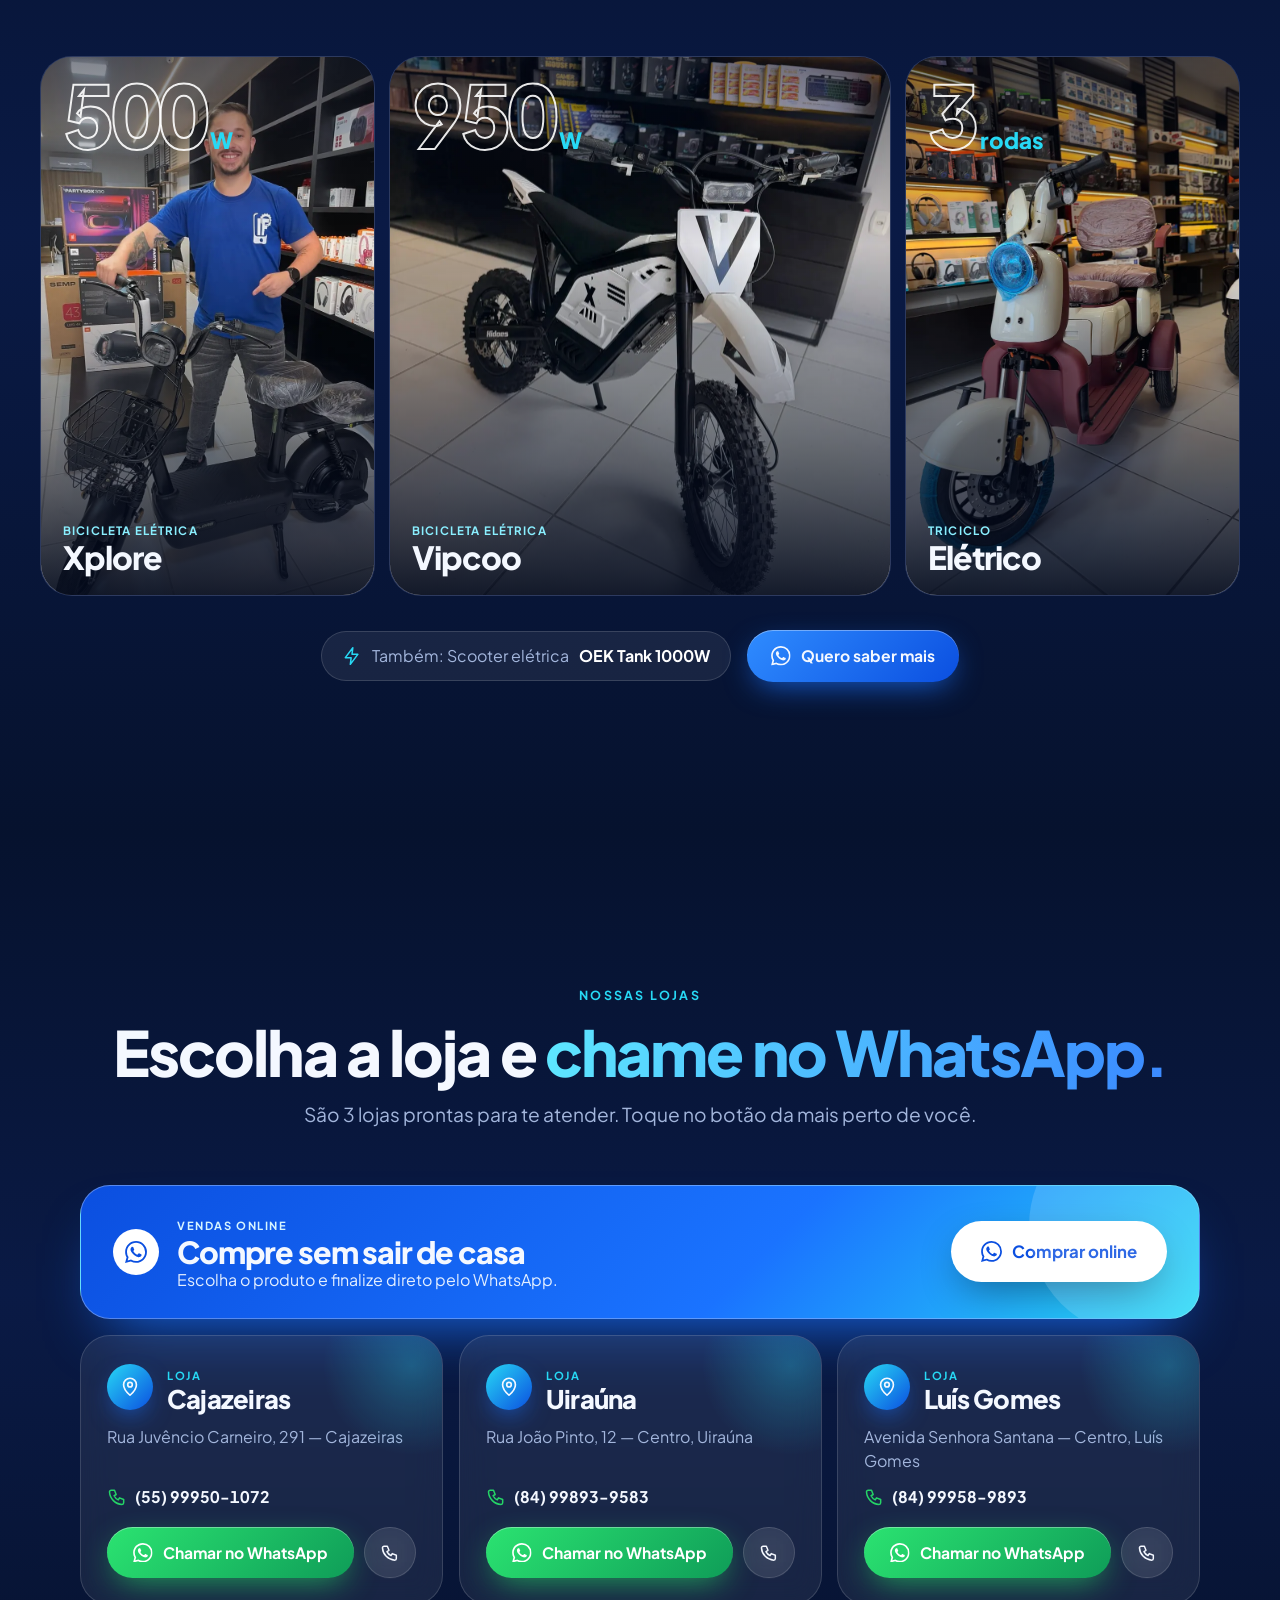
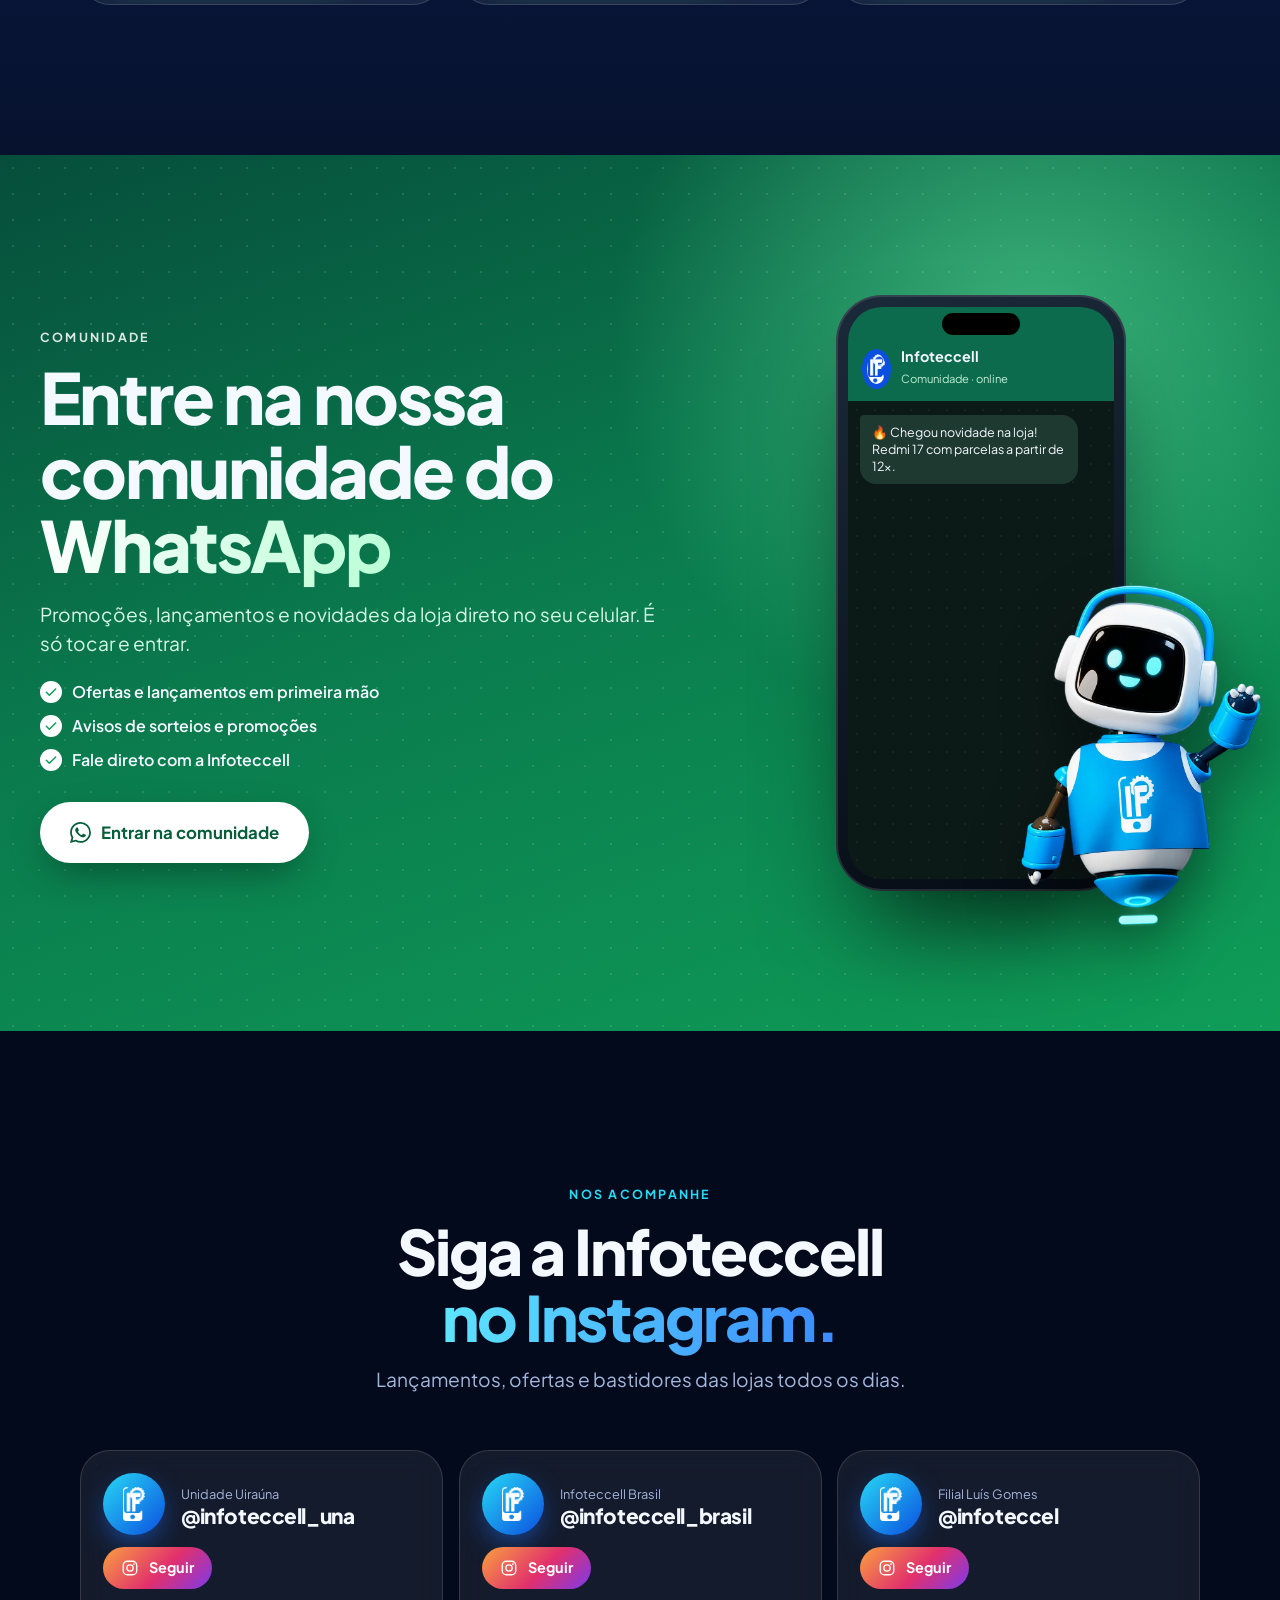
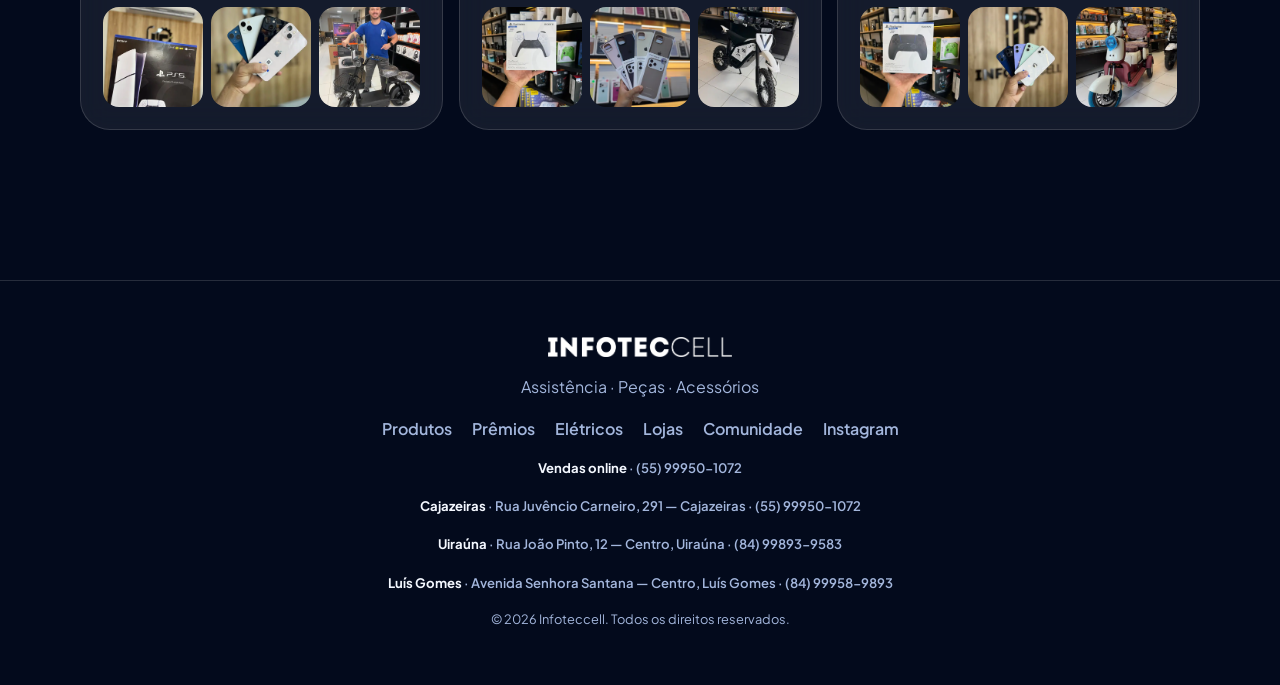
==== commit 9f131932: "Adiciona Estudio de Promocoes (admin.html) - Gerador de encarte em Feed (1080x1350) e Story (1080x19" ====
--- a/index.html
+++ b/index.html
@@ -485,6 +485,7 @@
 <div class="toast" id="toast" role="status" aria-live="polite"></div>
 
 <script src="js/config.js"></script>
+<script src="data/promos.js"></script>
 <script src="js/main.js"></script>
 </body>
 </html>
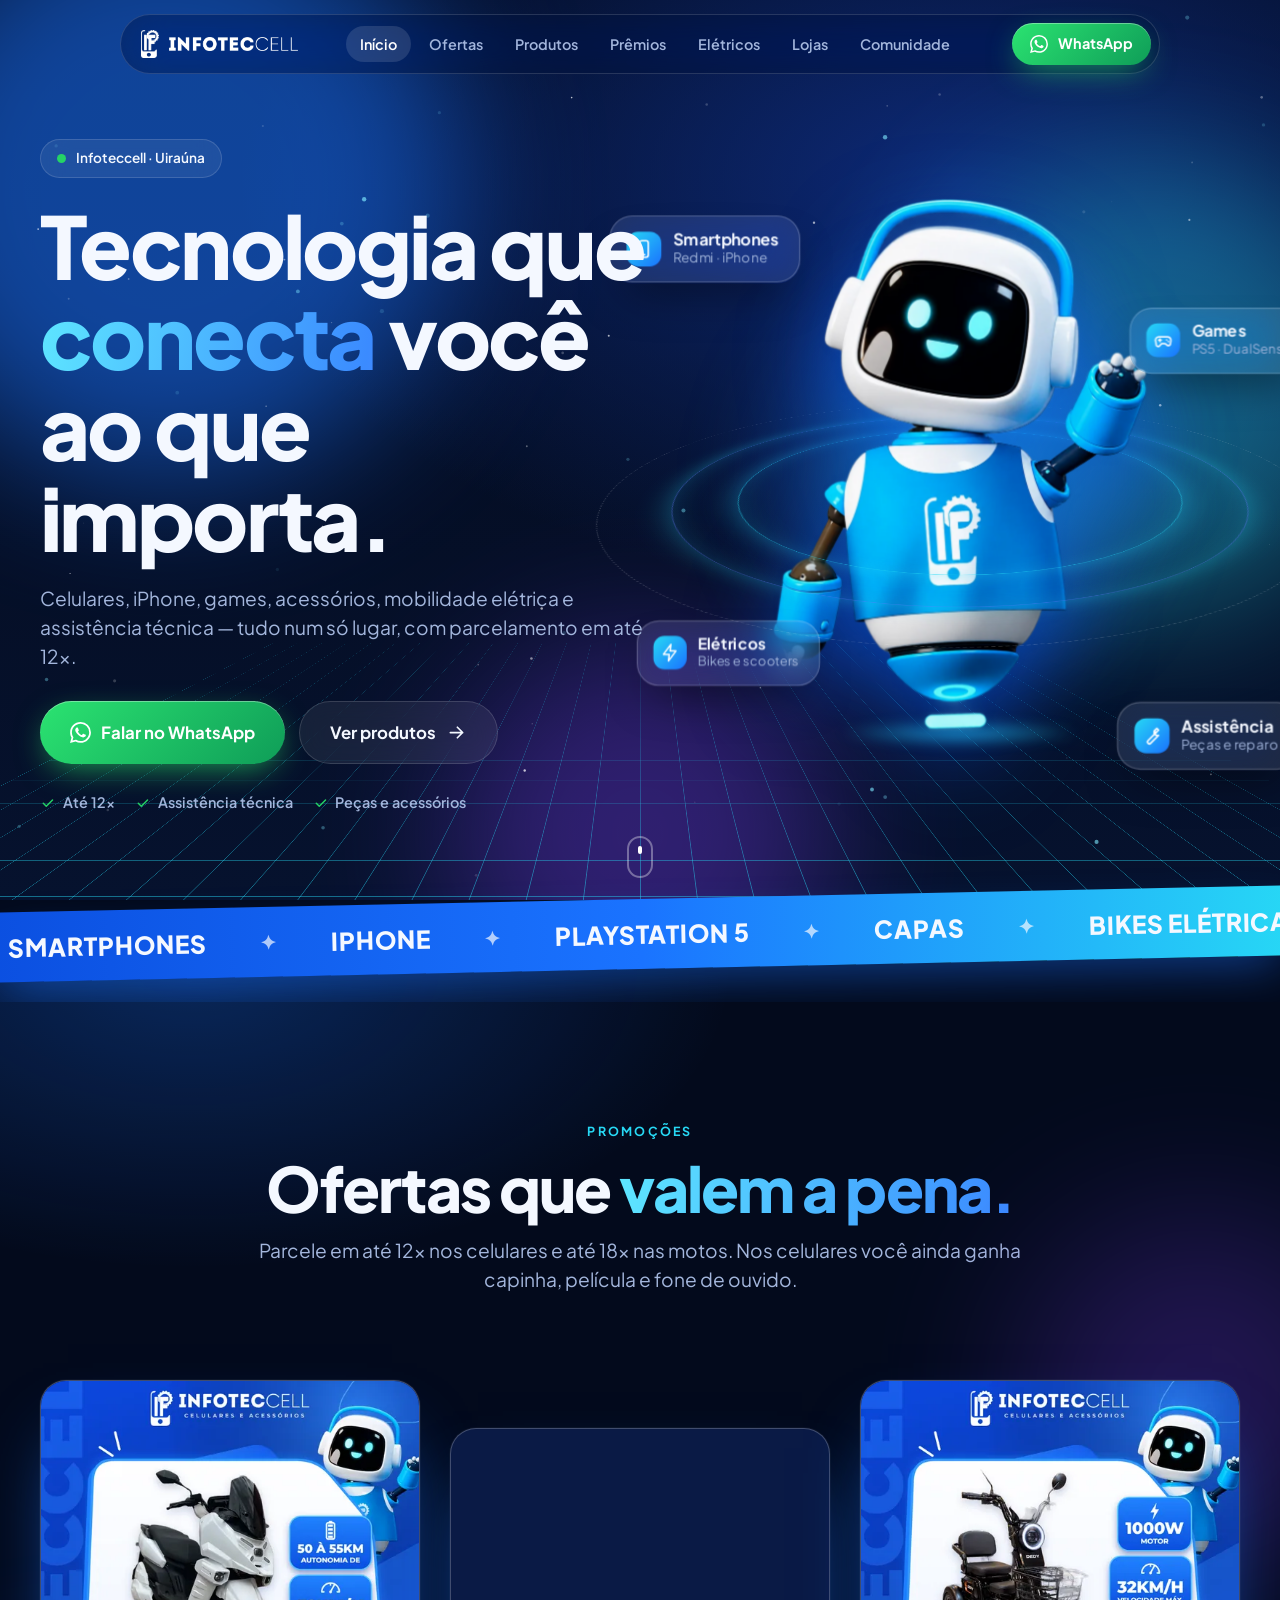
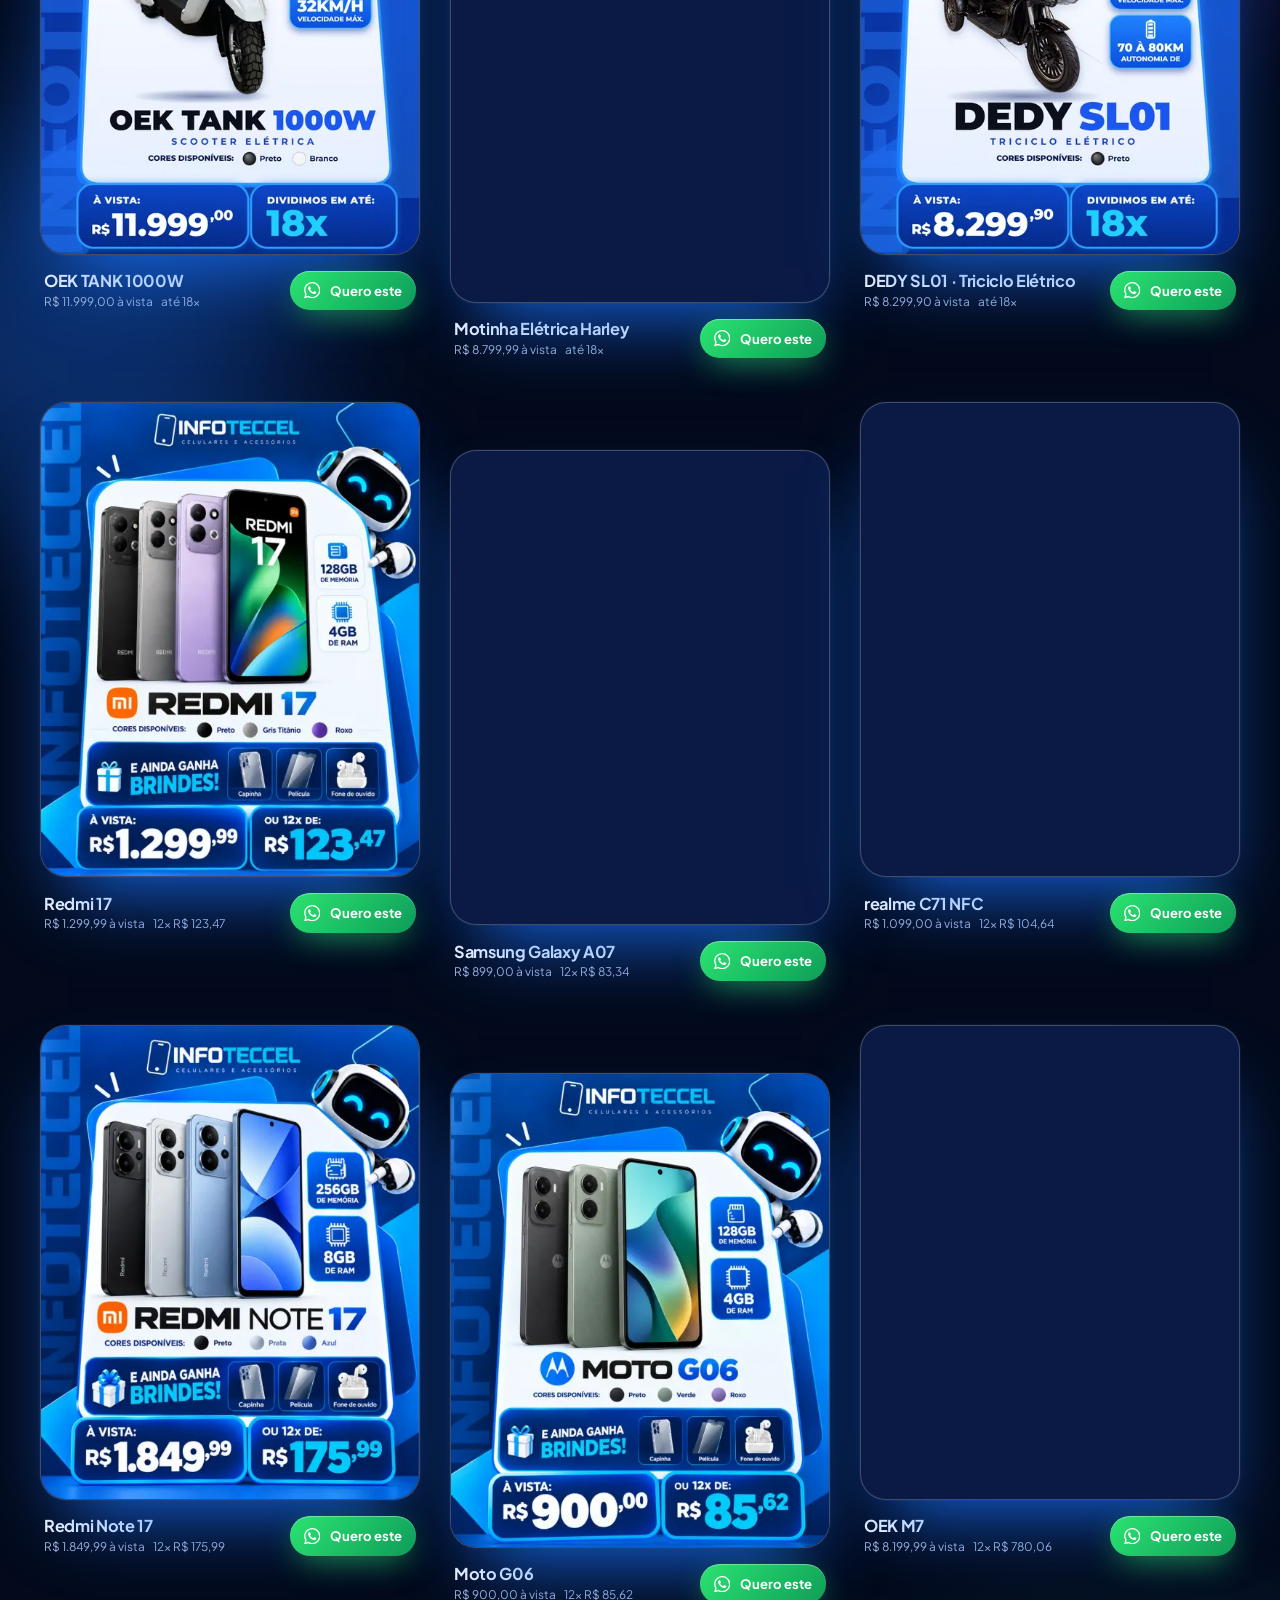
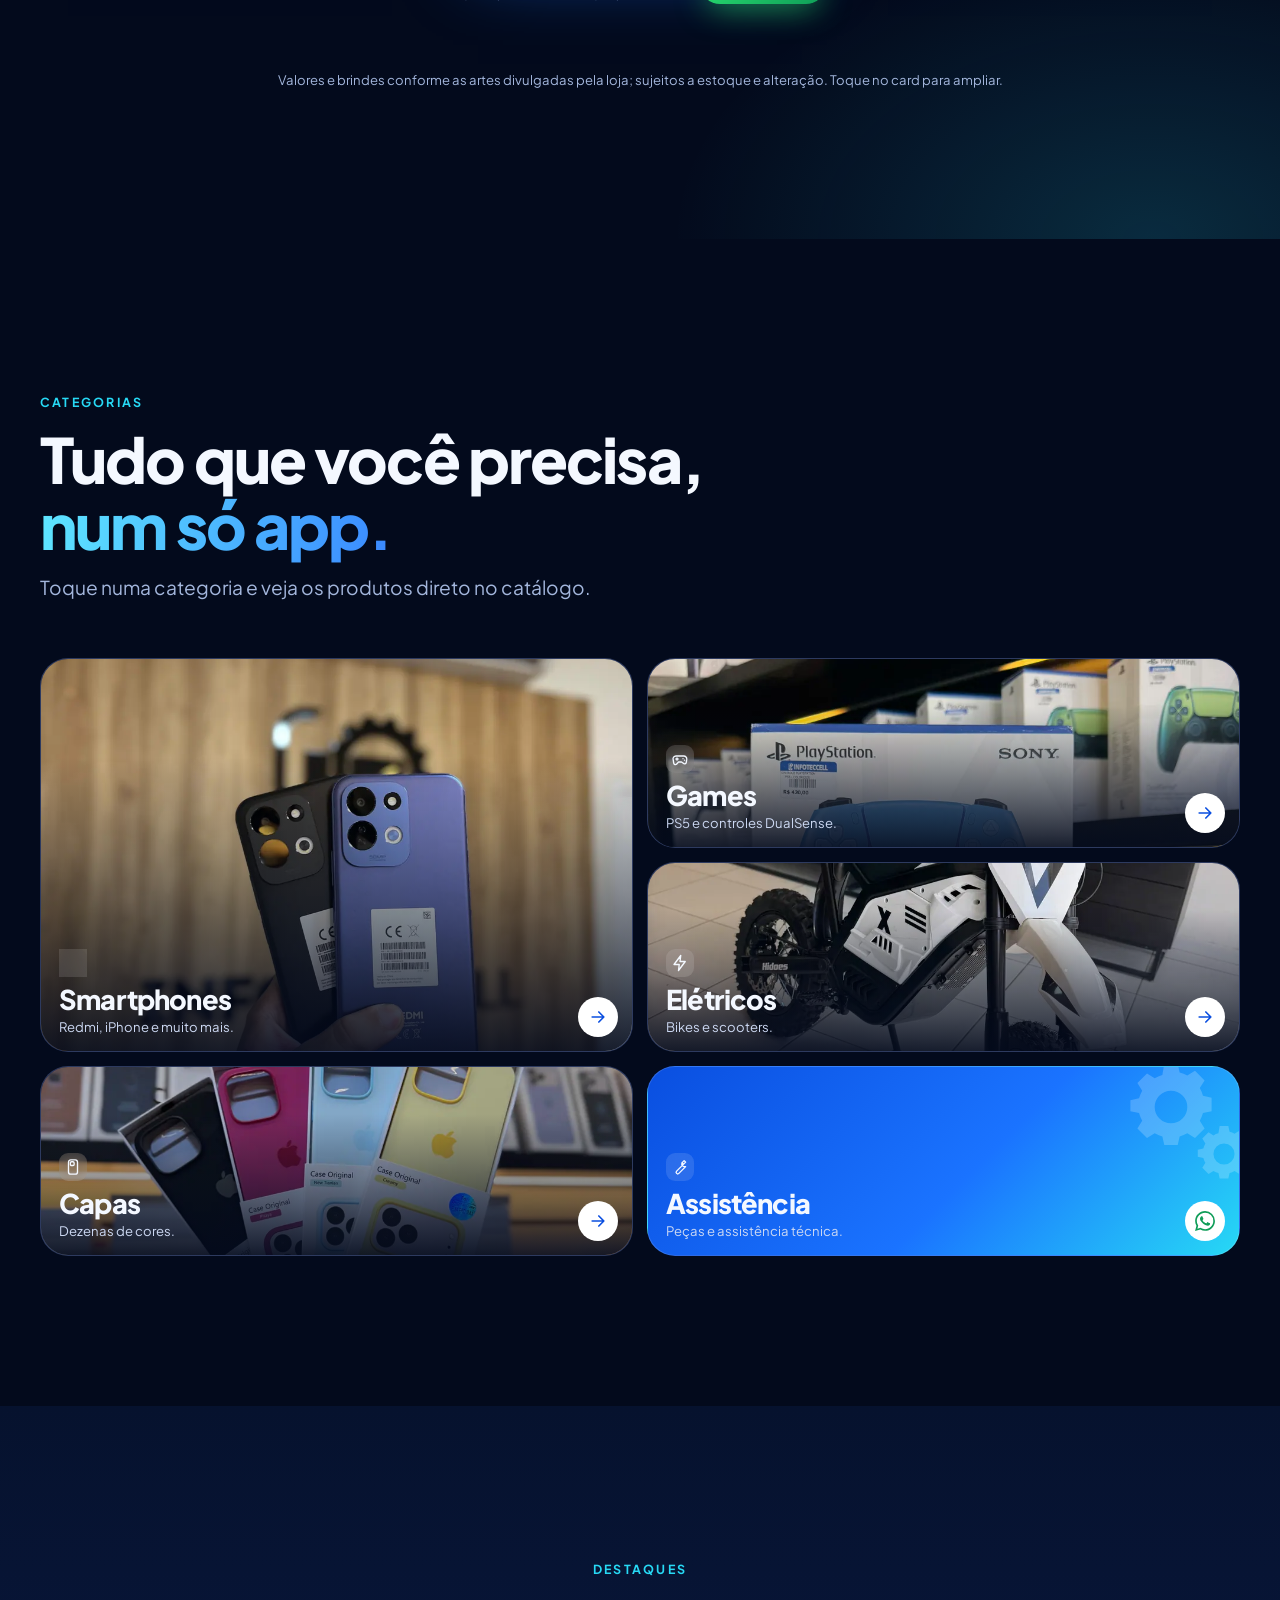
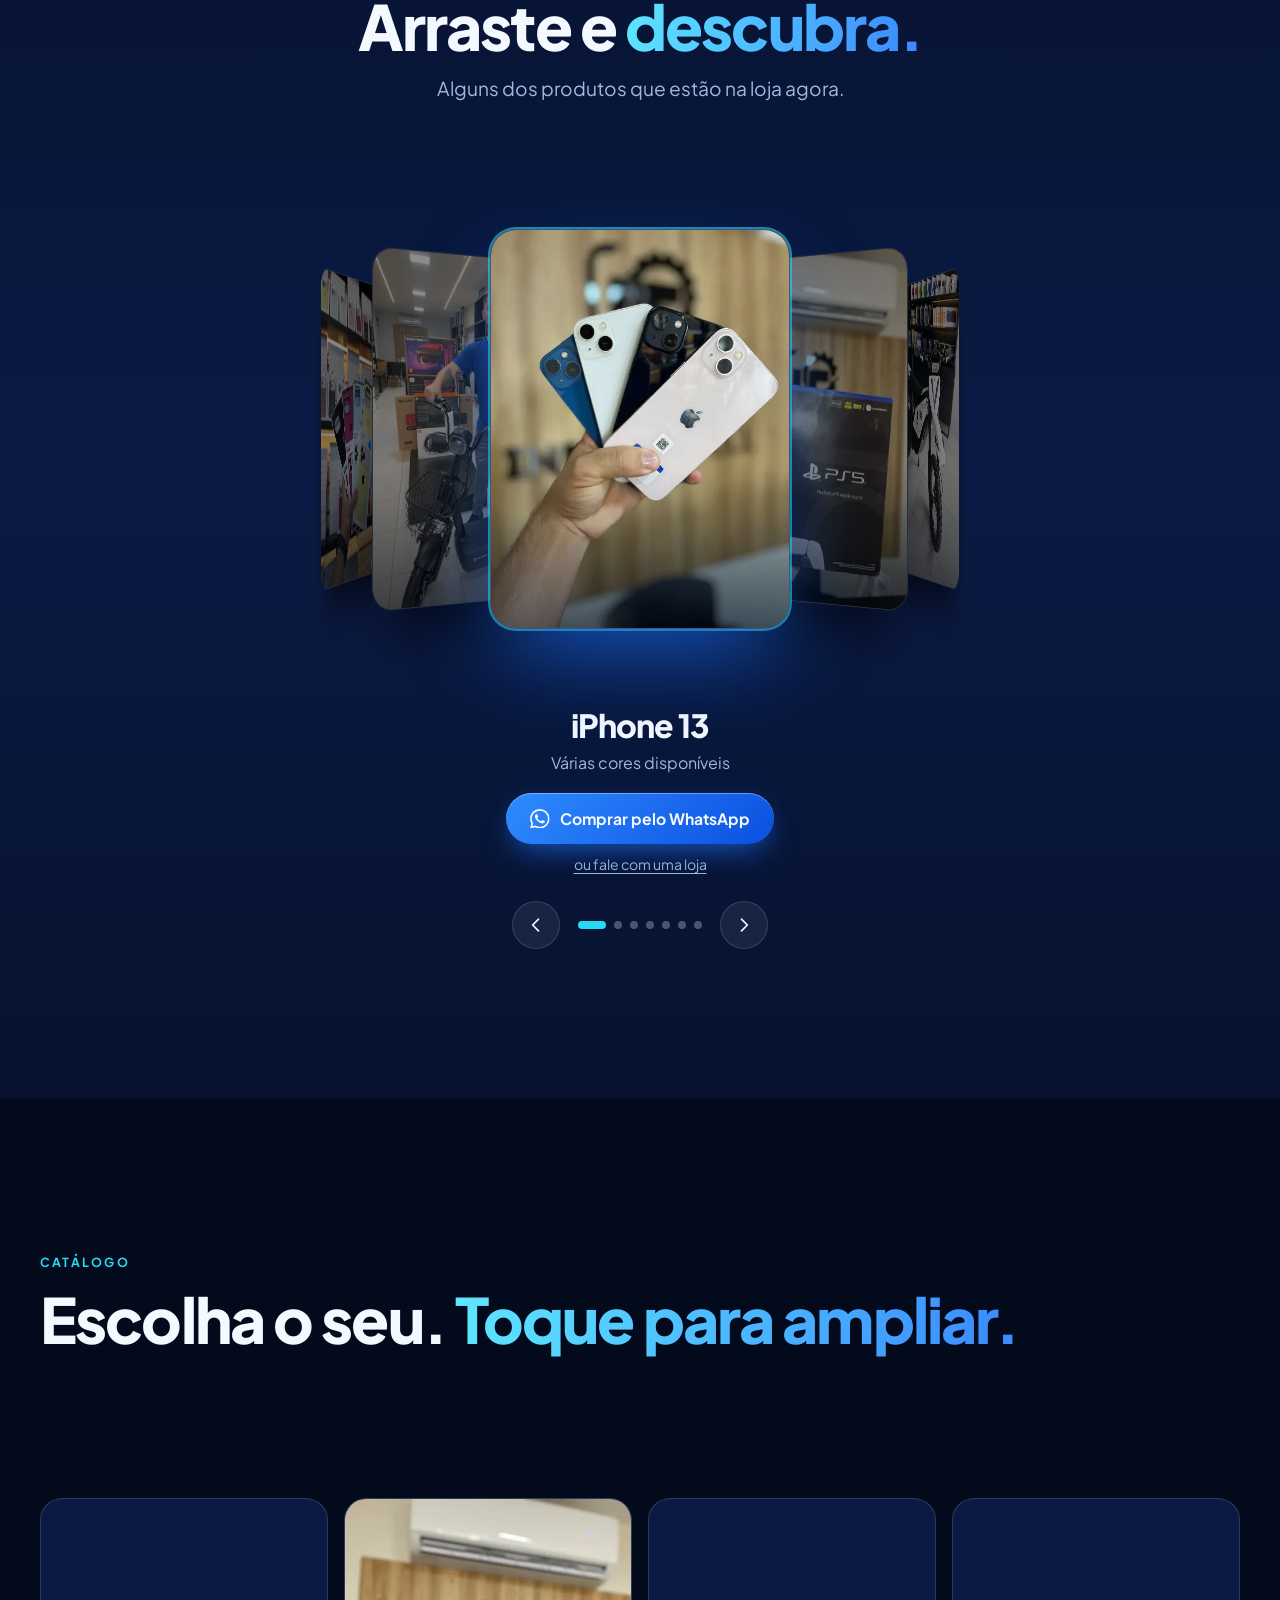
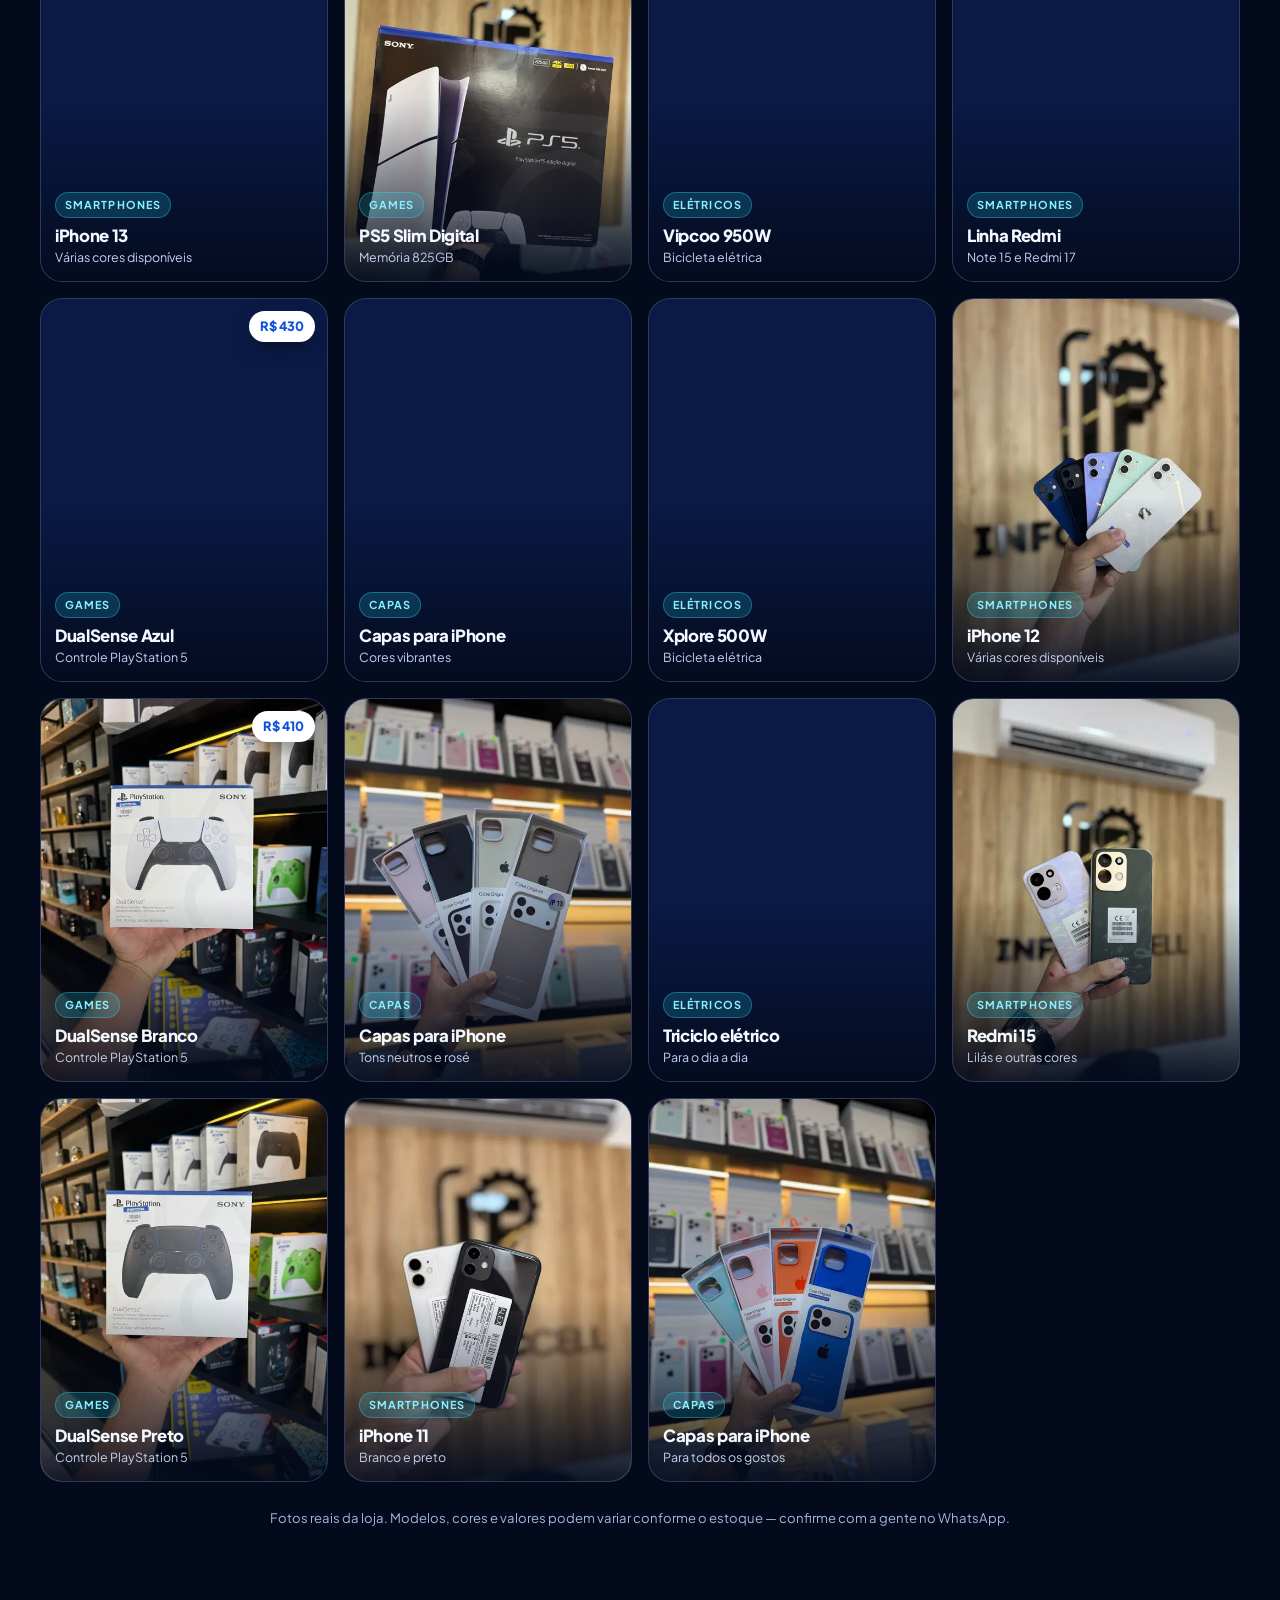
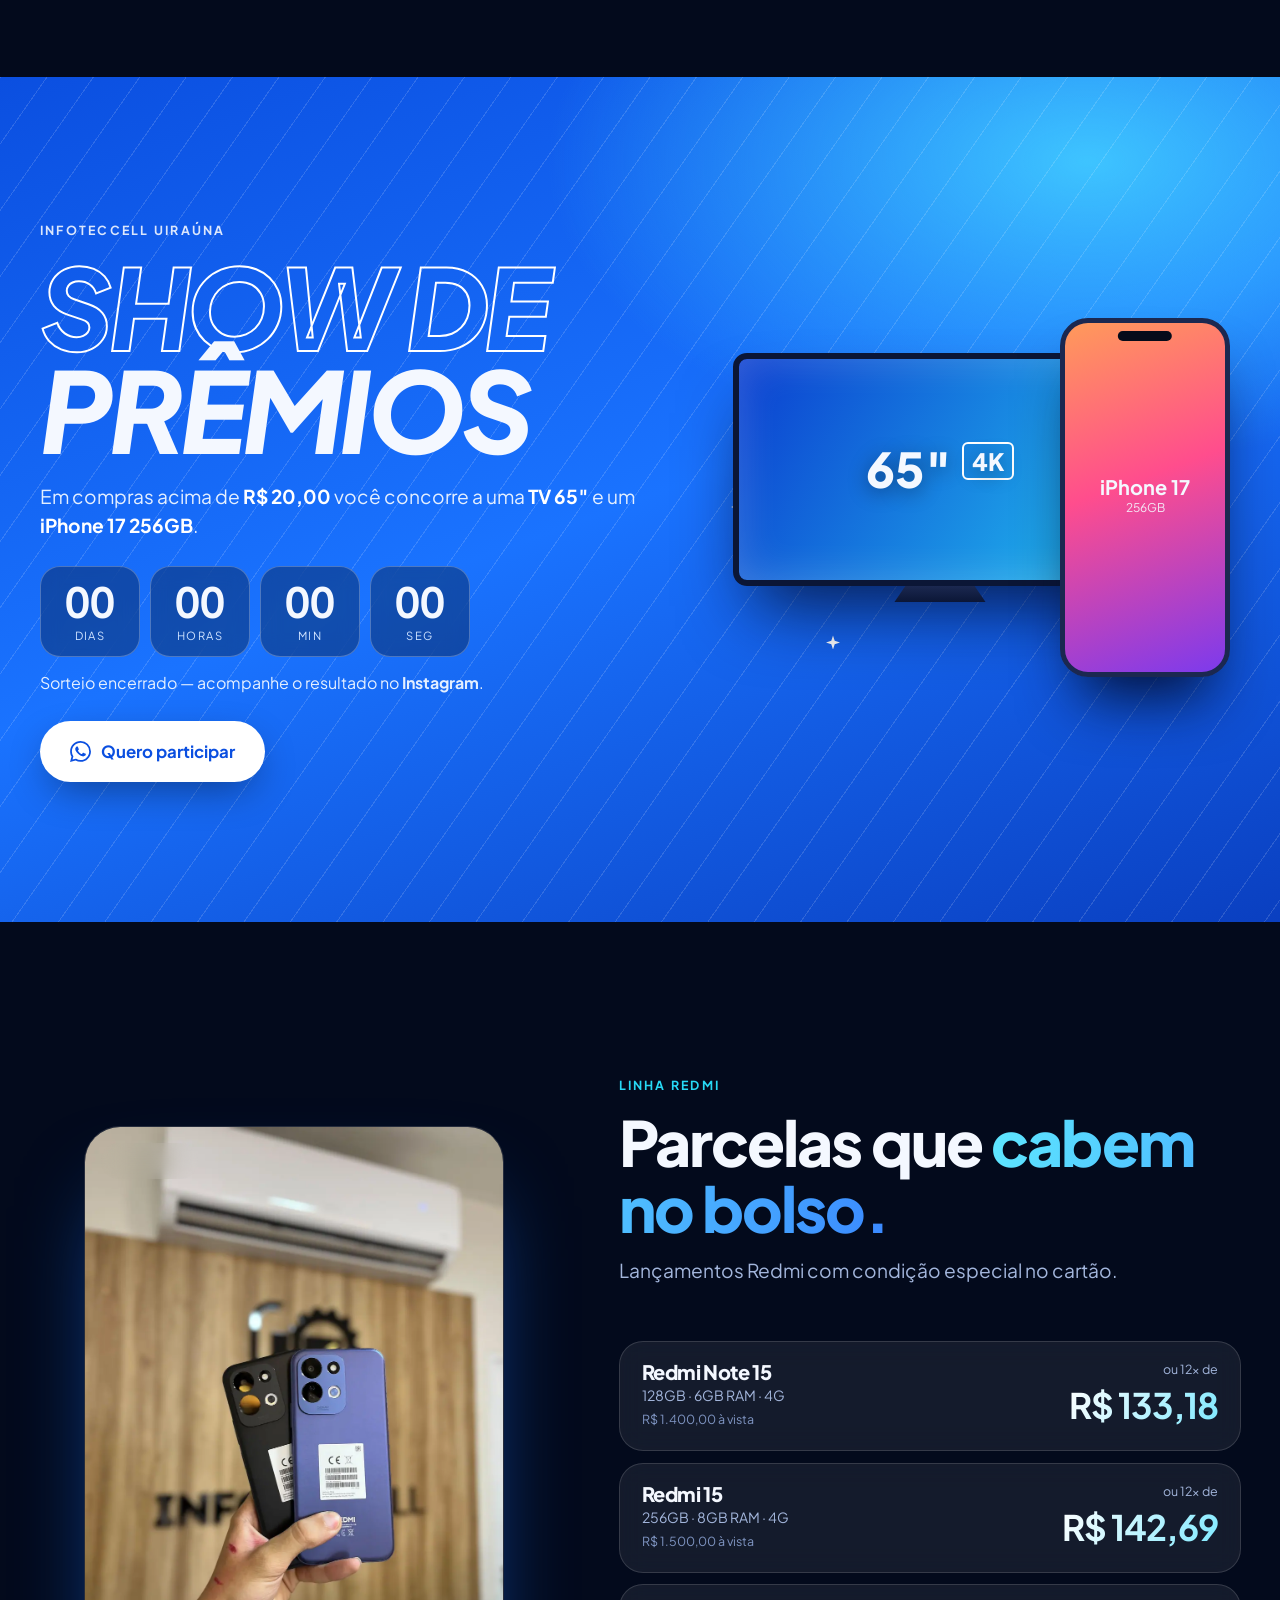
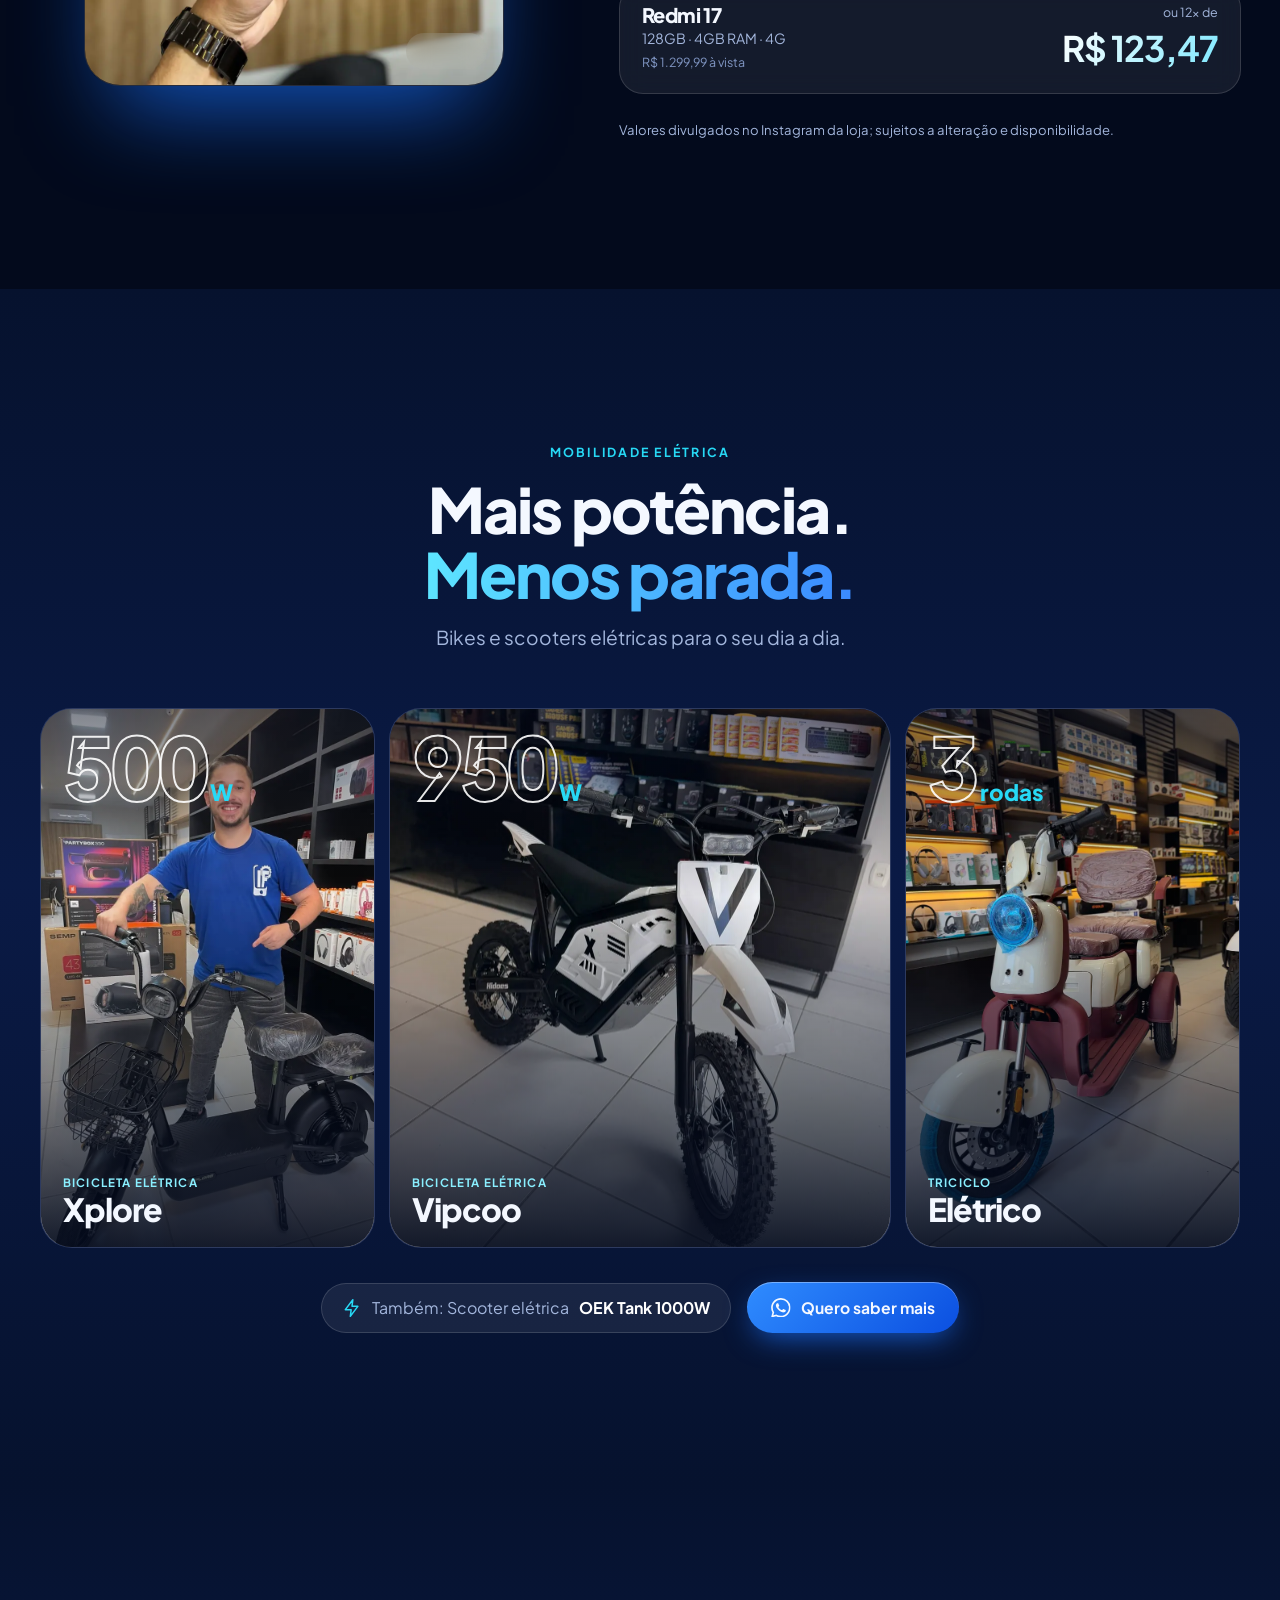
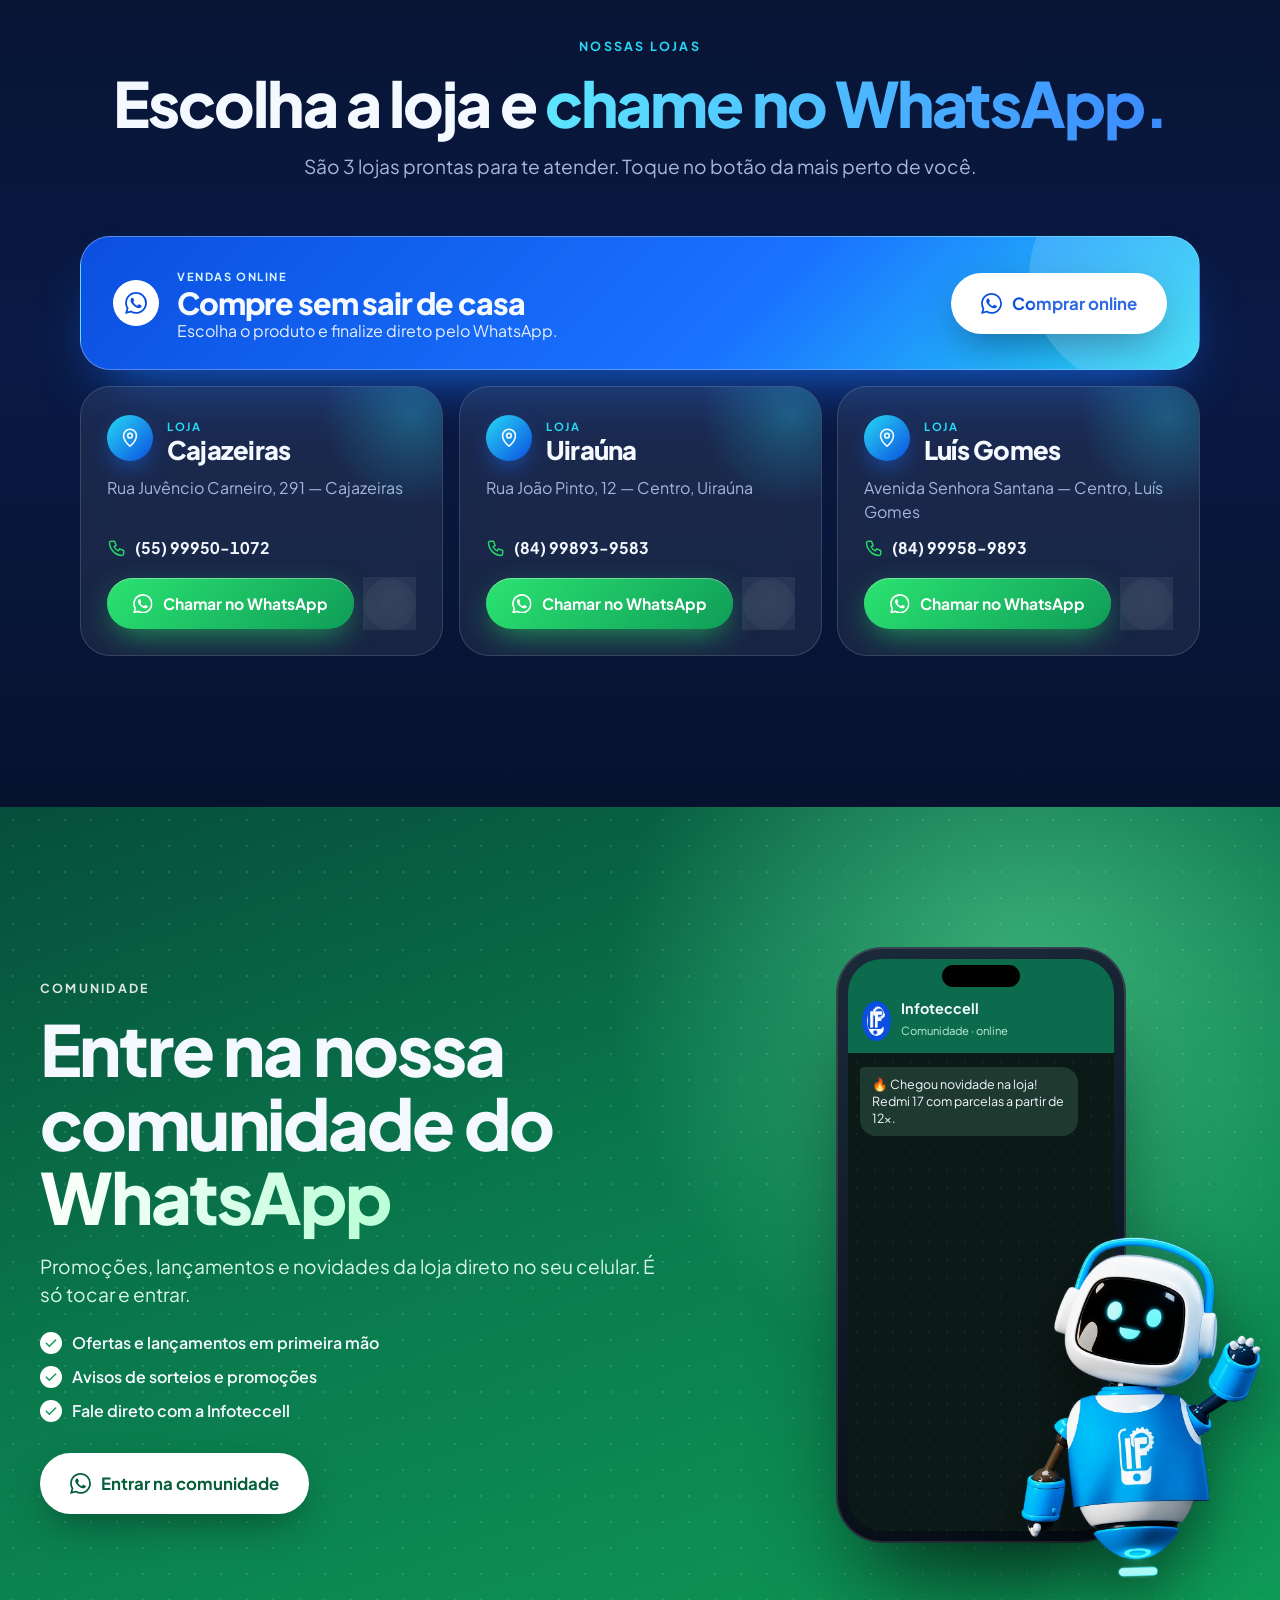
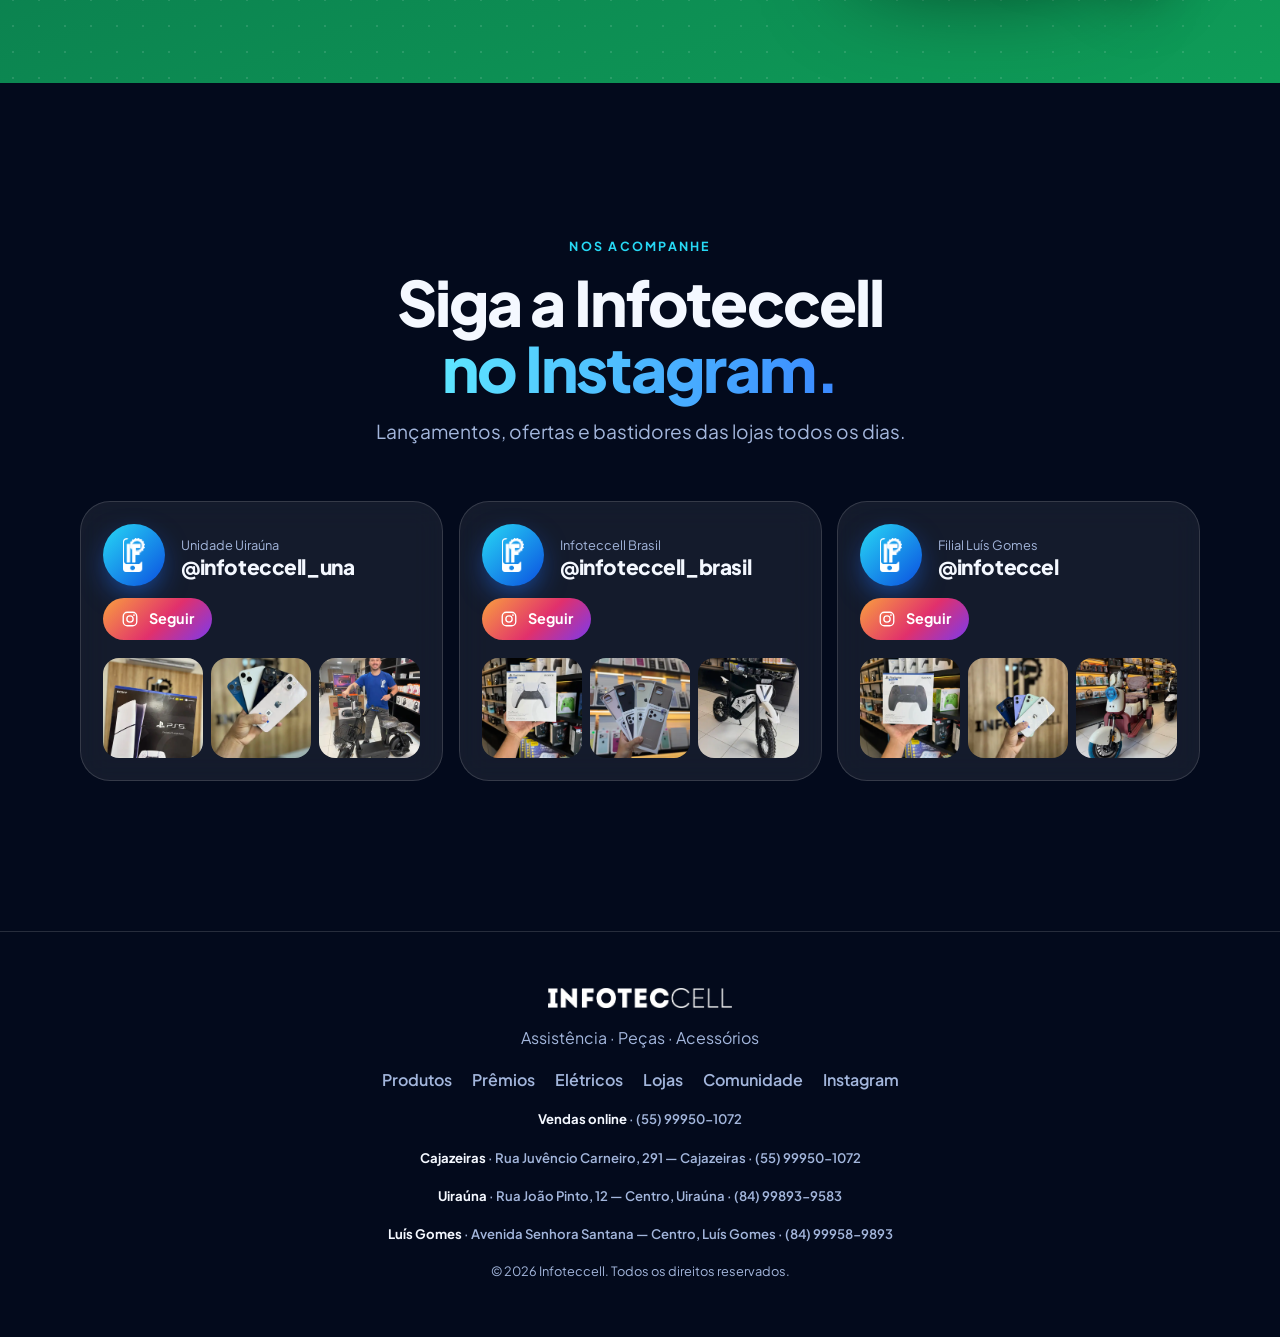
==== commit 3c083e29: "Adiciona 3 anuncios de motos: OEK TANK 1000W, Harley e DEDY SL01 - Artes geradas pelo Estudio (Feed)" ====
--- a/index.html
+++ b/index.html
@@ -139,7 +139,7 @@
     <div class="head center" data-reveal>
       <span class="eyebrow">Promoções</span>
       <h2>Ofertas que <span class="grad">valem a pena.</span></h2>
-      <p class="lead">Parcele em até 12x. Nos celulares você ainda ganha capinha, película e fone de ouvido.</p>
+      <p class="lead">Parcele em até 12x nos celulares e até 18x nas motos. Nos celulares você ainda ganha capinha, película e fone de ouvido.</p>
     </div>
     <div class="fgrid" id="promoGrid"></div>
     <p class="fine">Valores e brindes conforme as artes divulgadas pela loja; sujeitos a estoque e alteração. Toque no card para ampliar.</p>
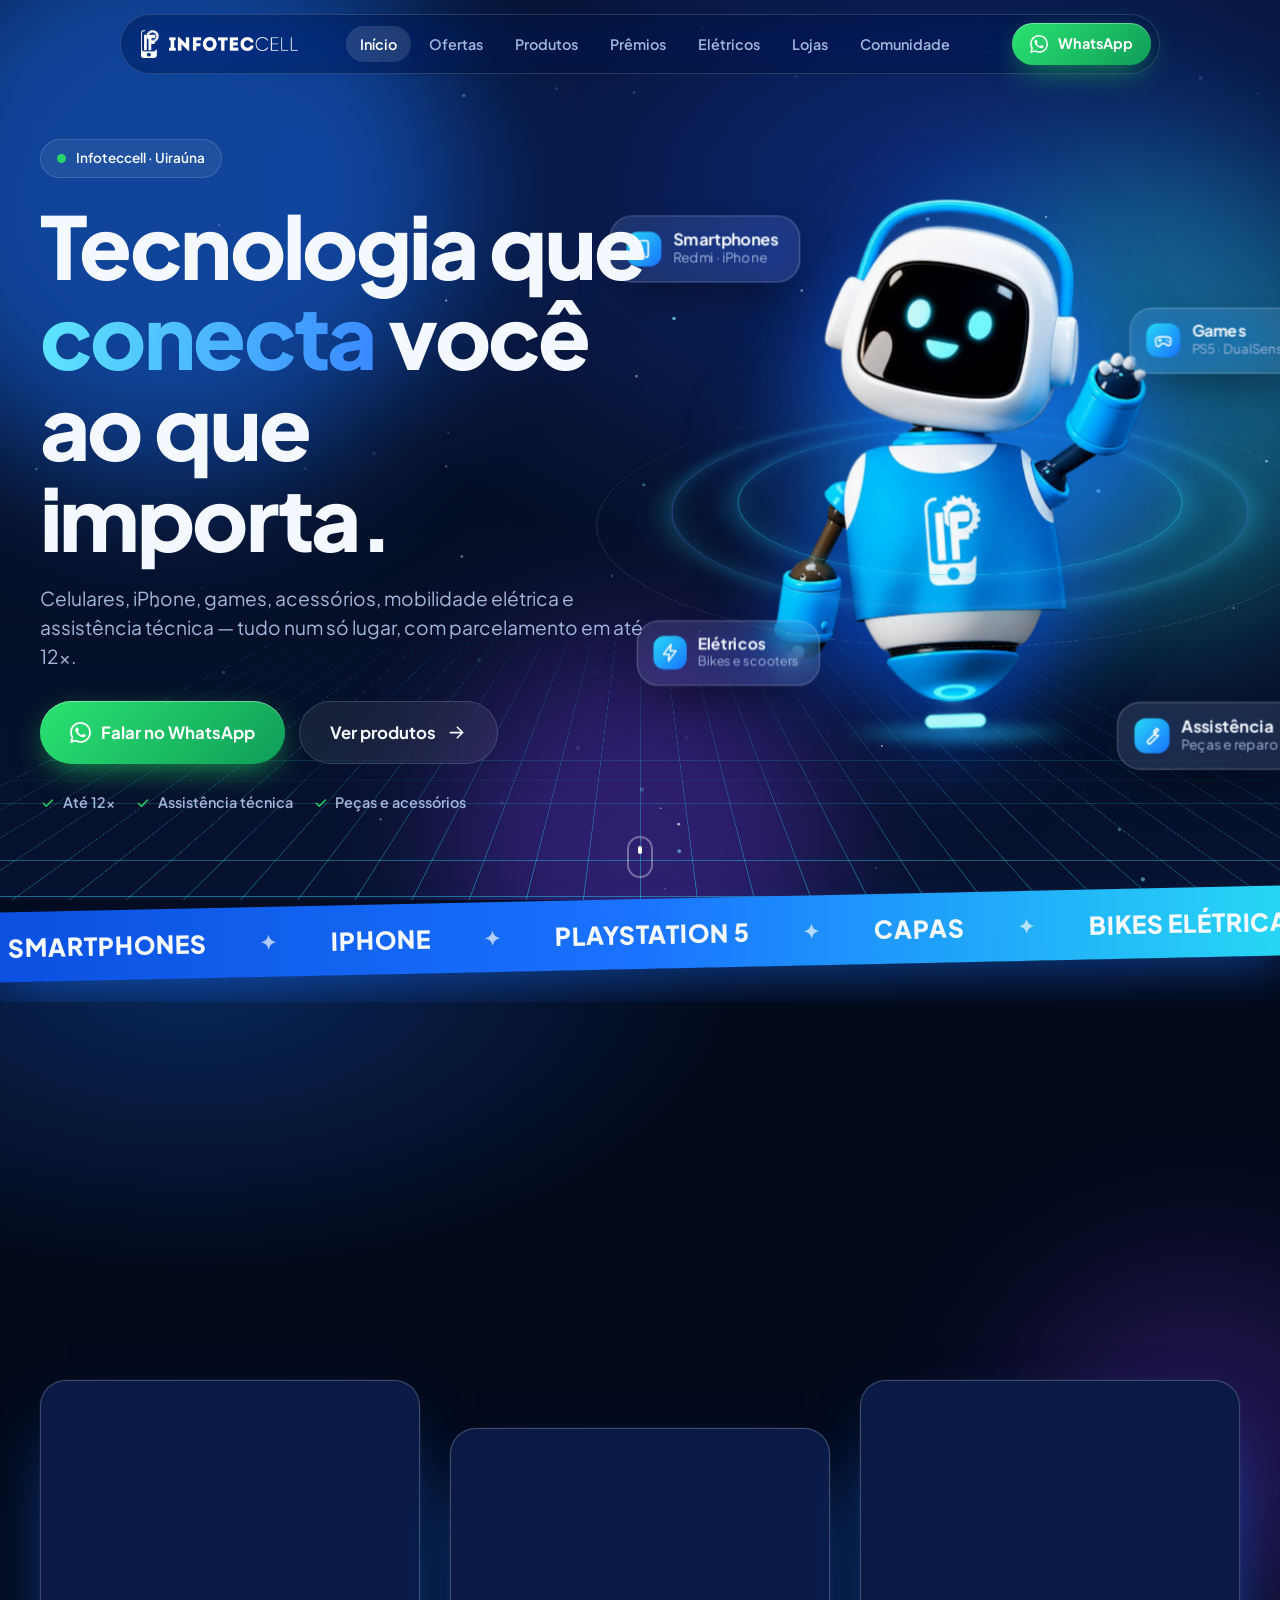
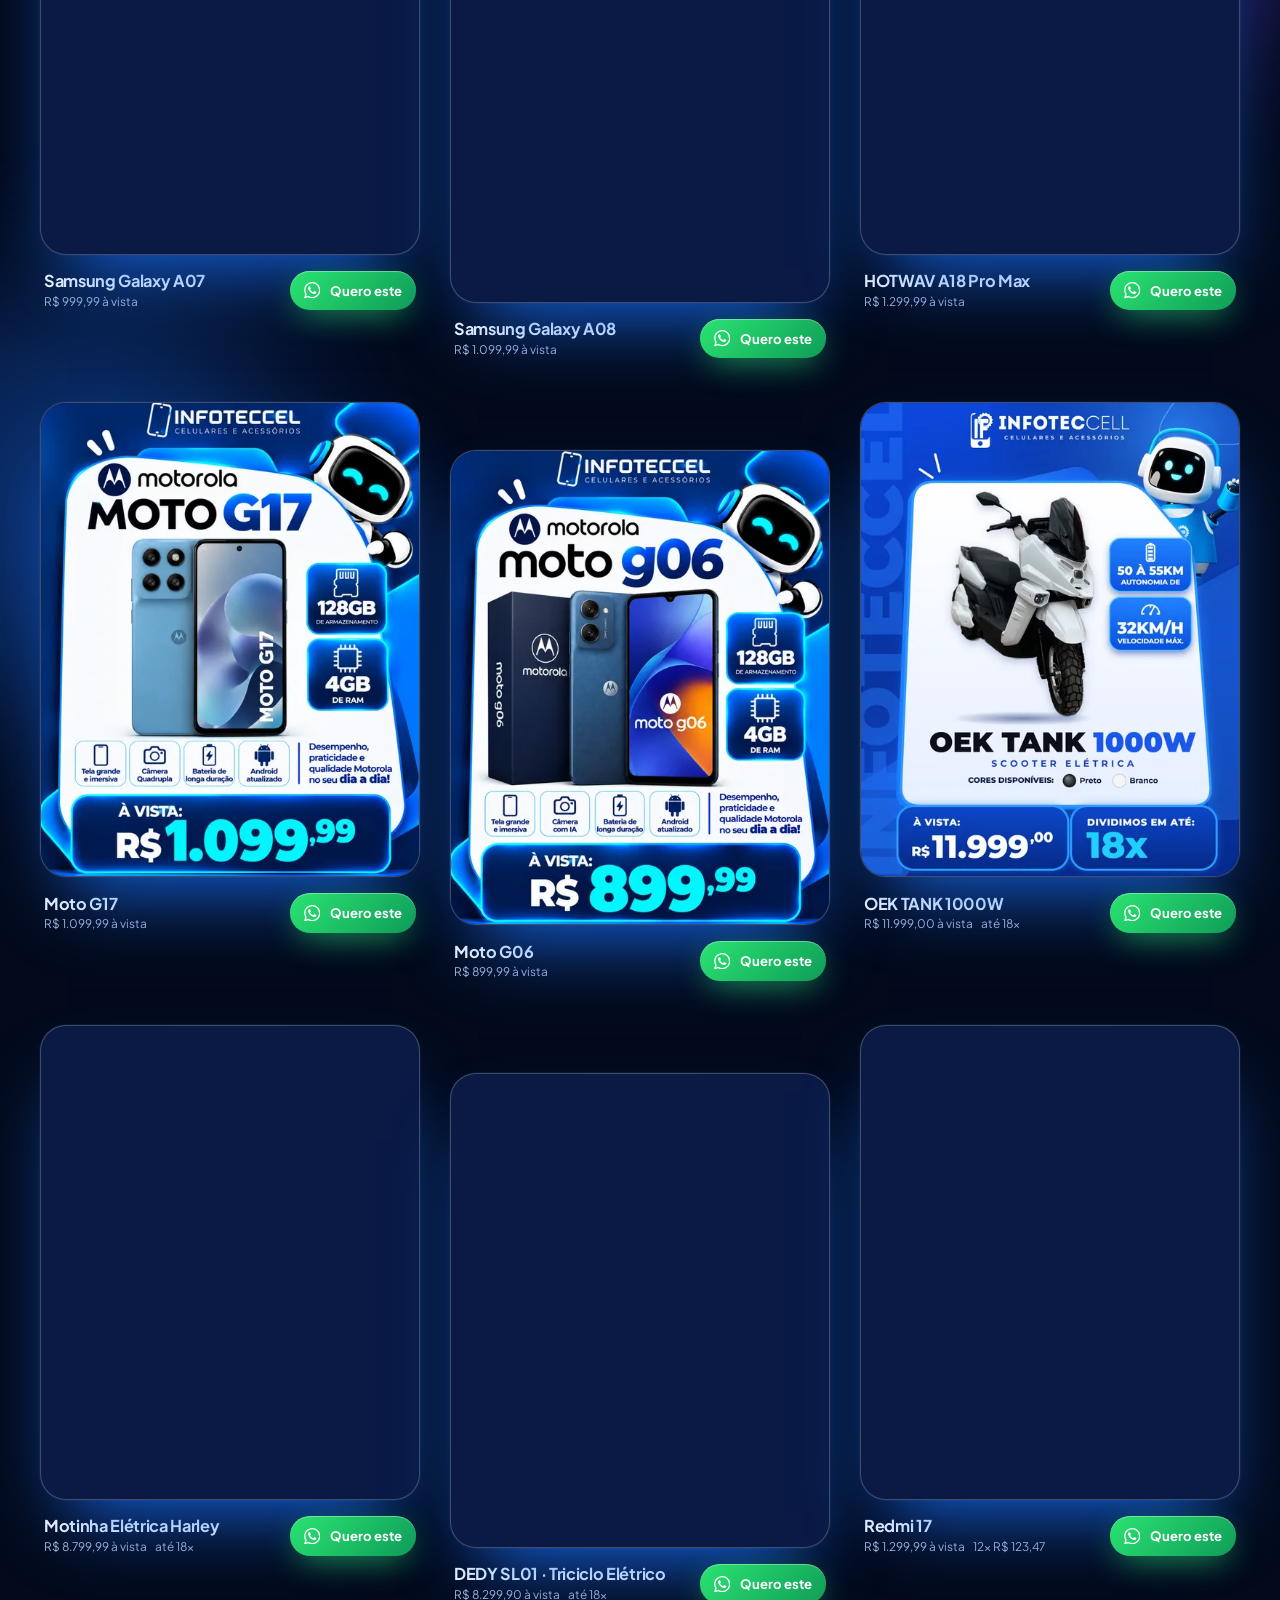
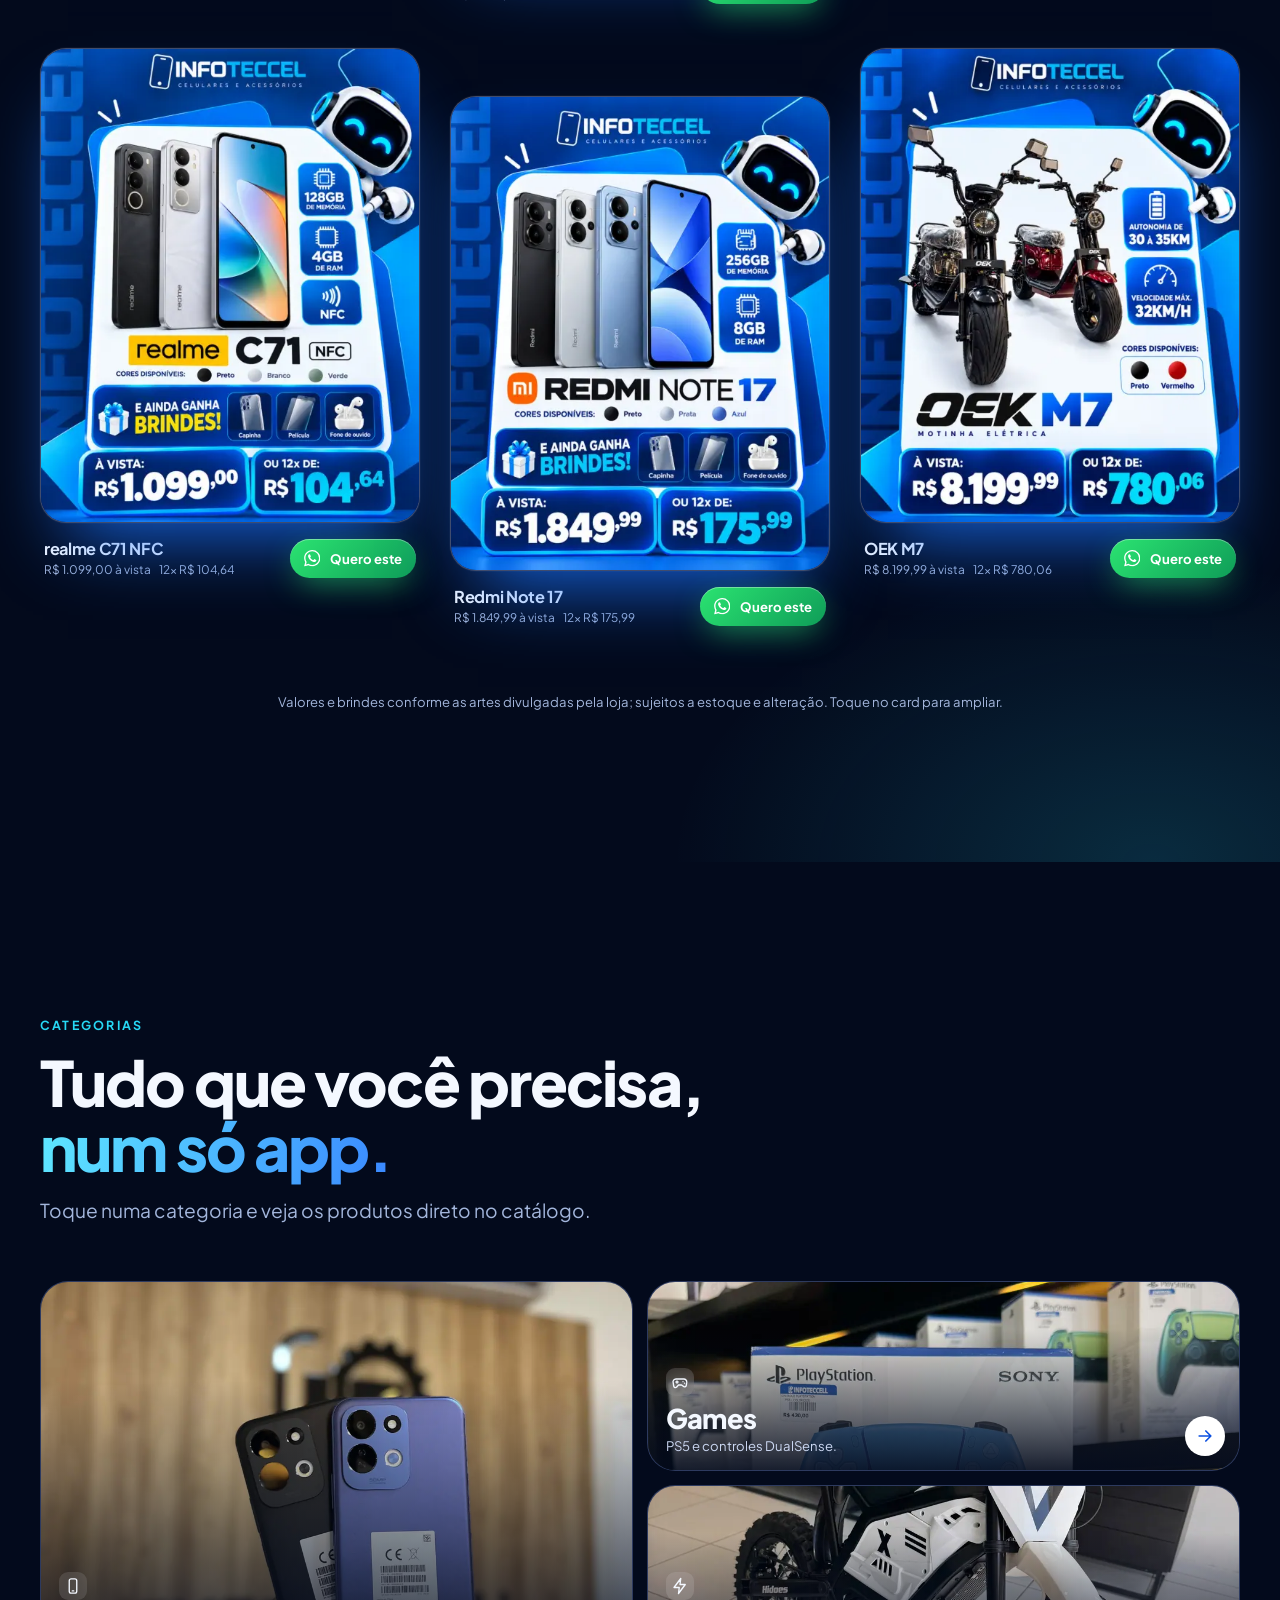
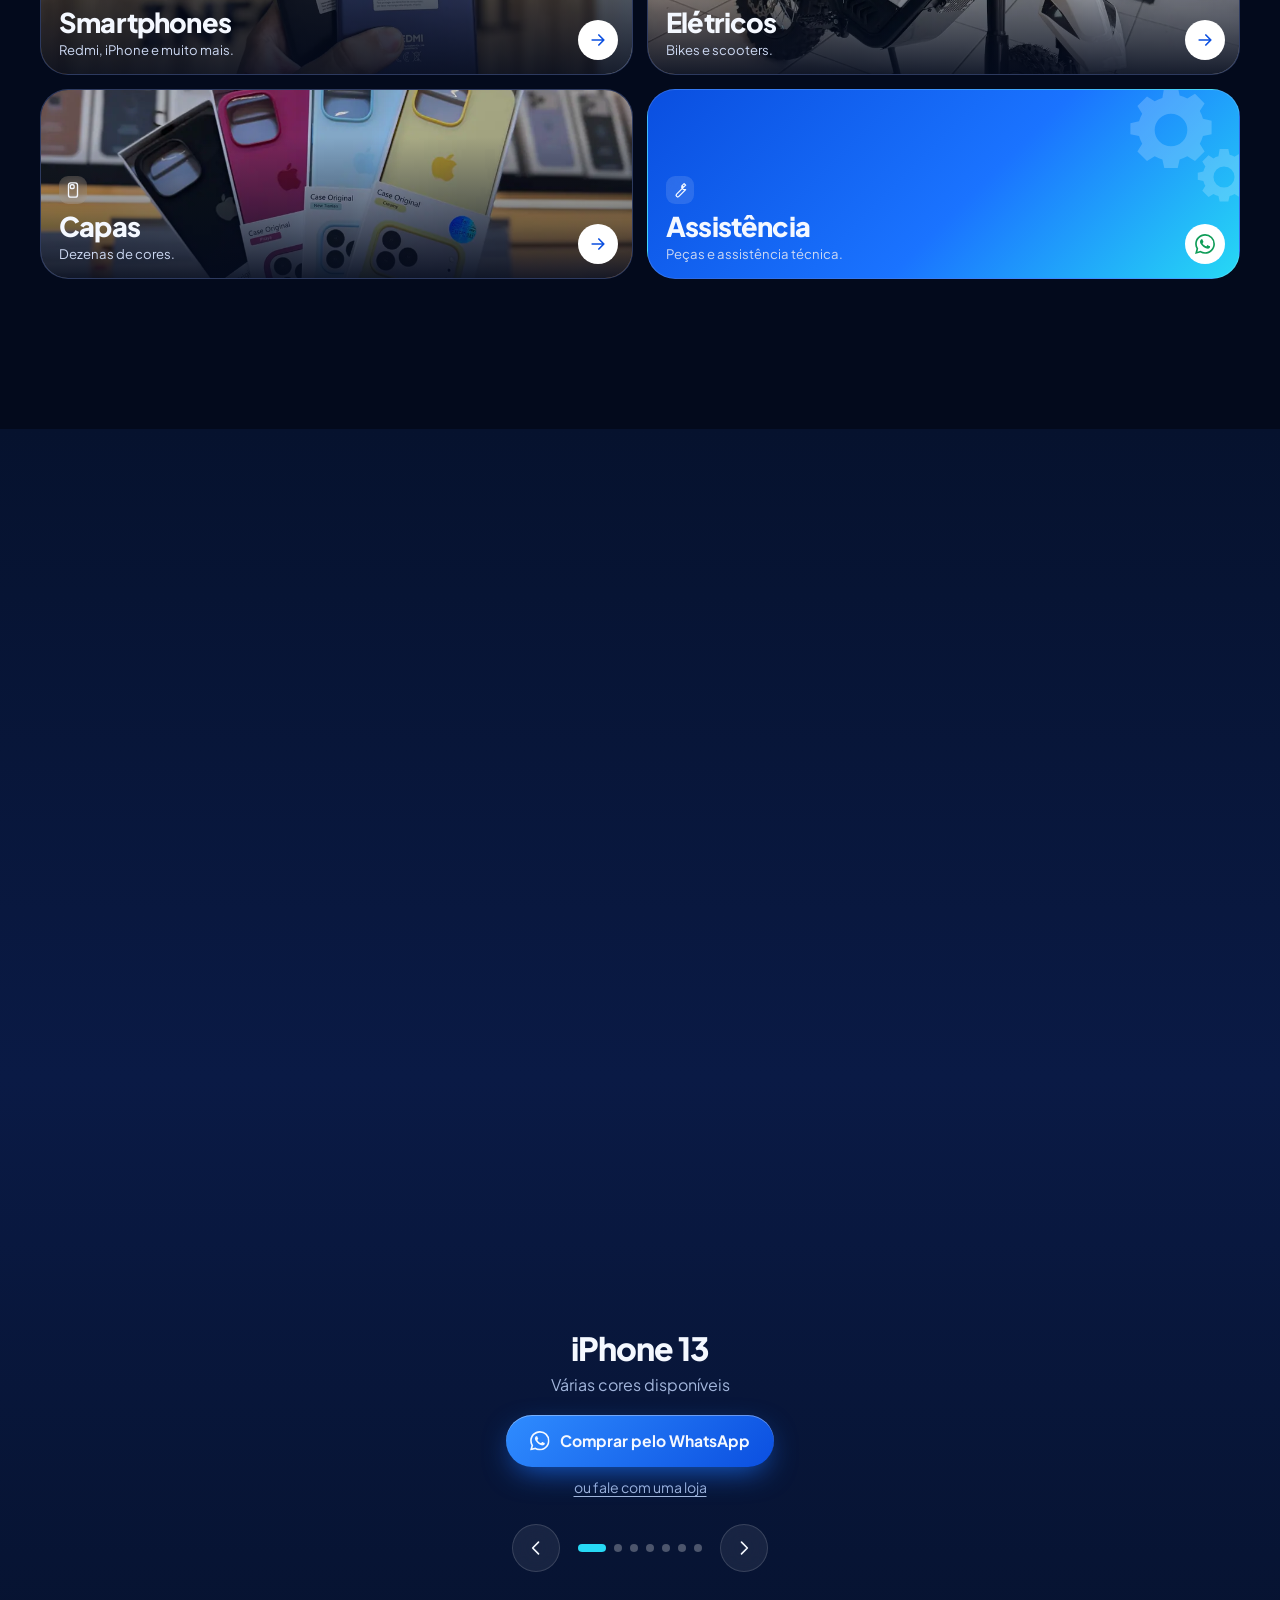
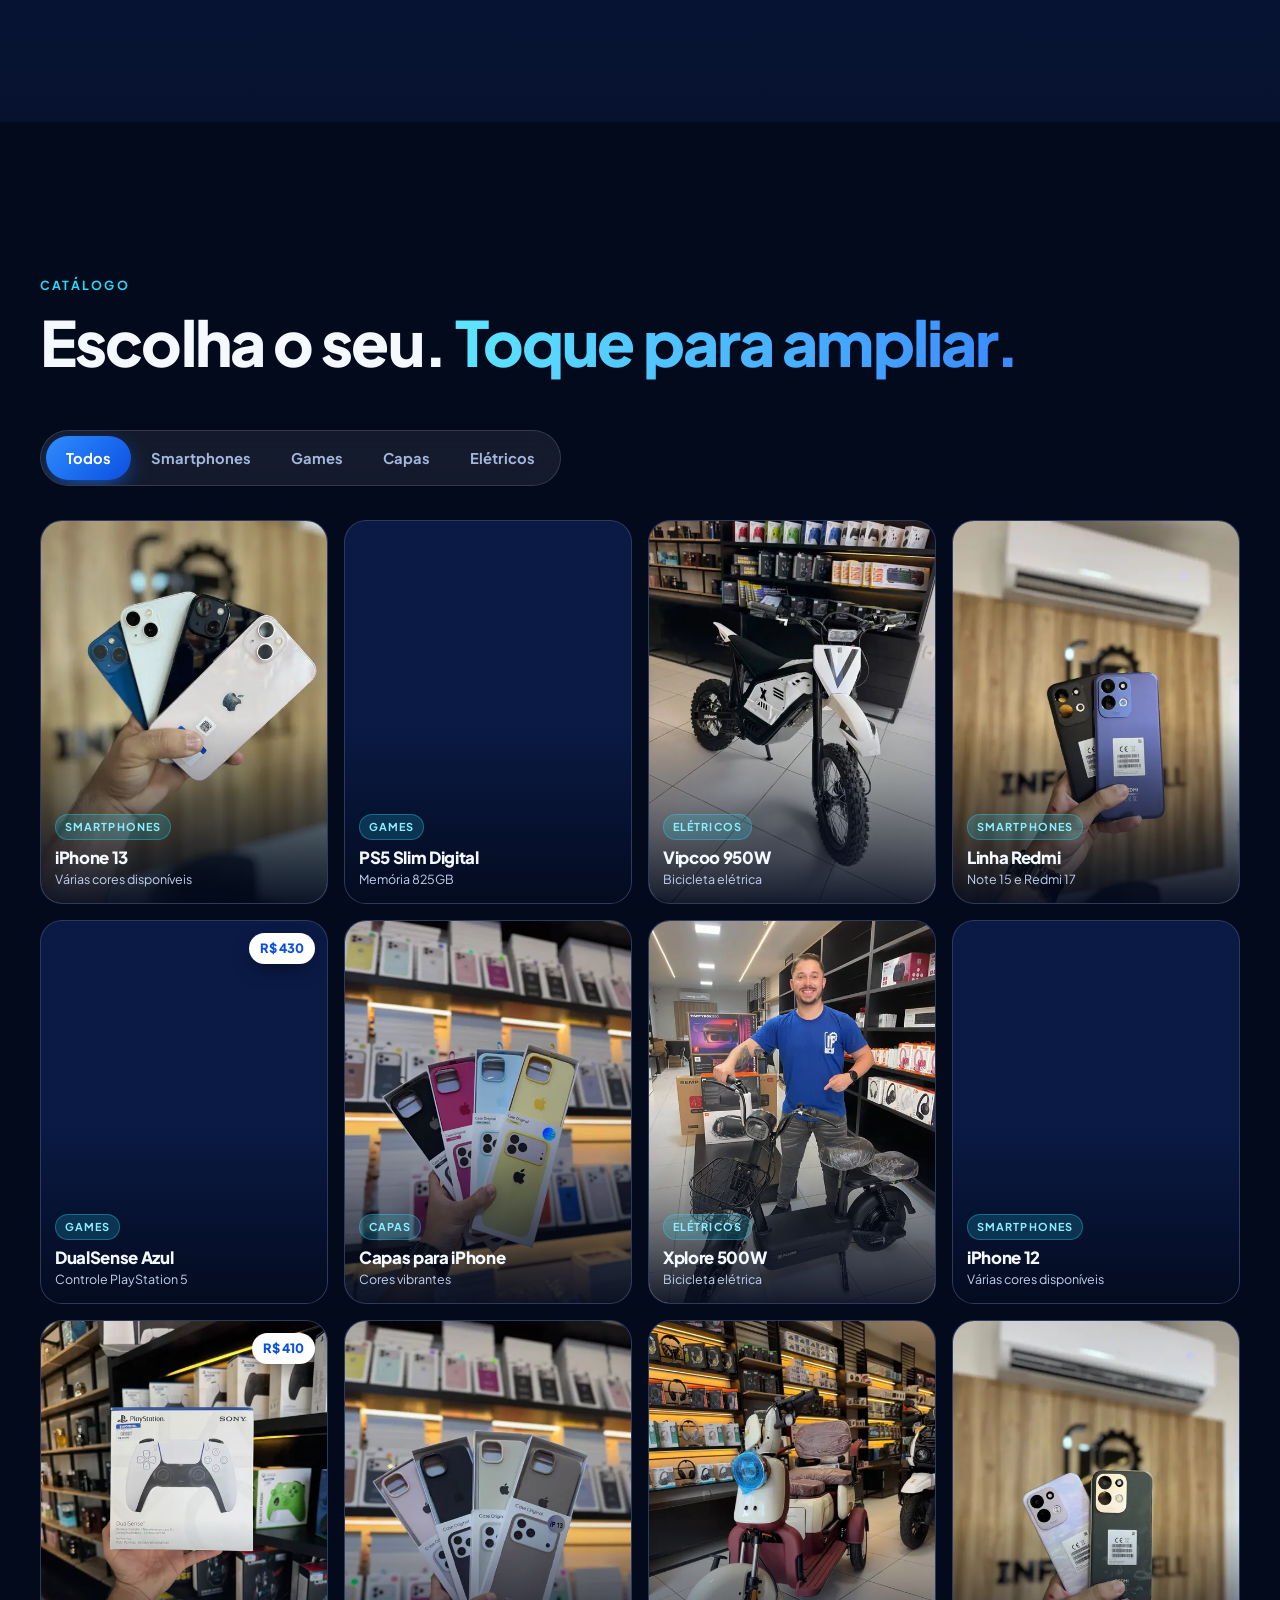
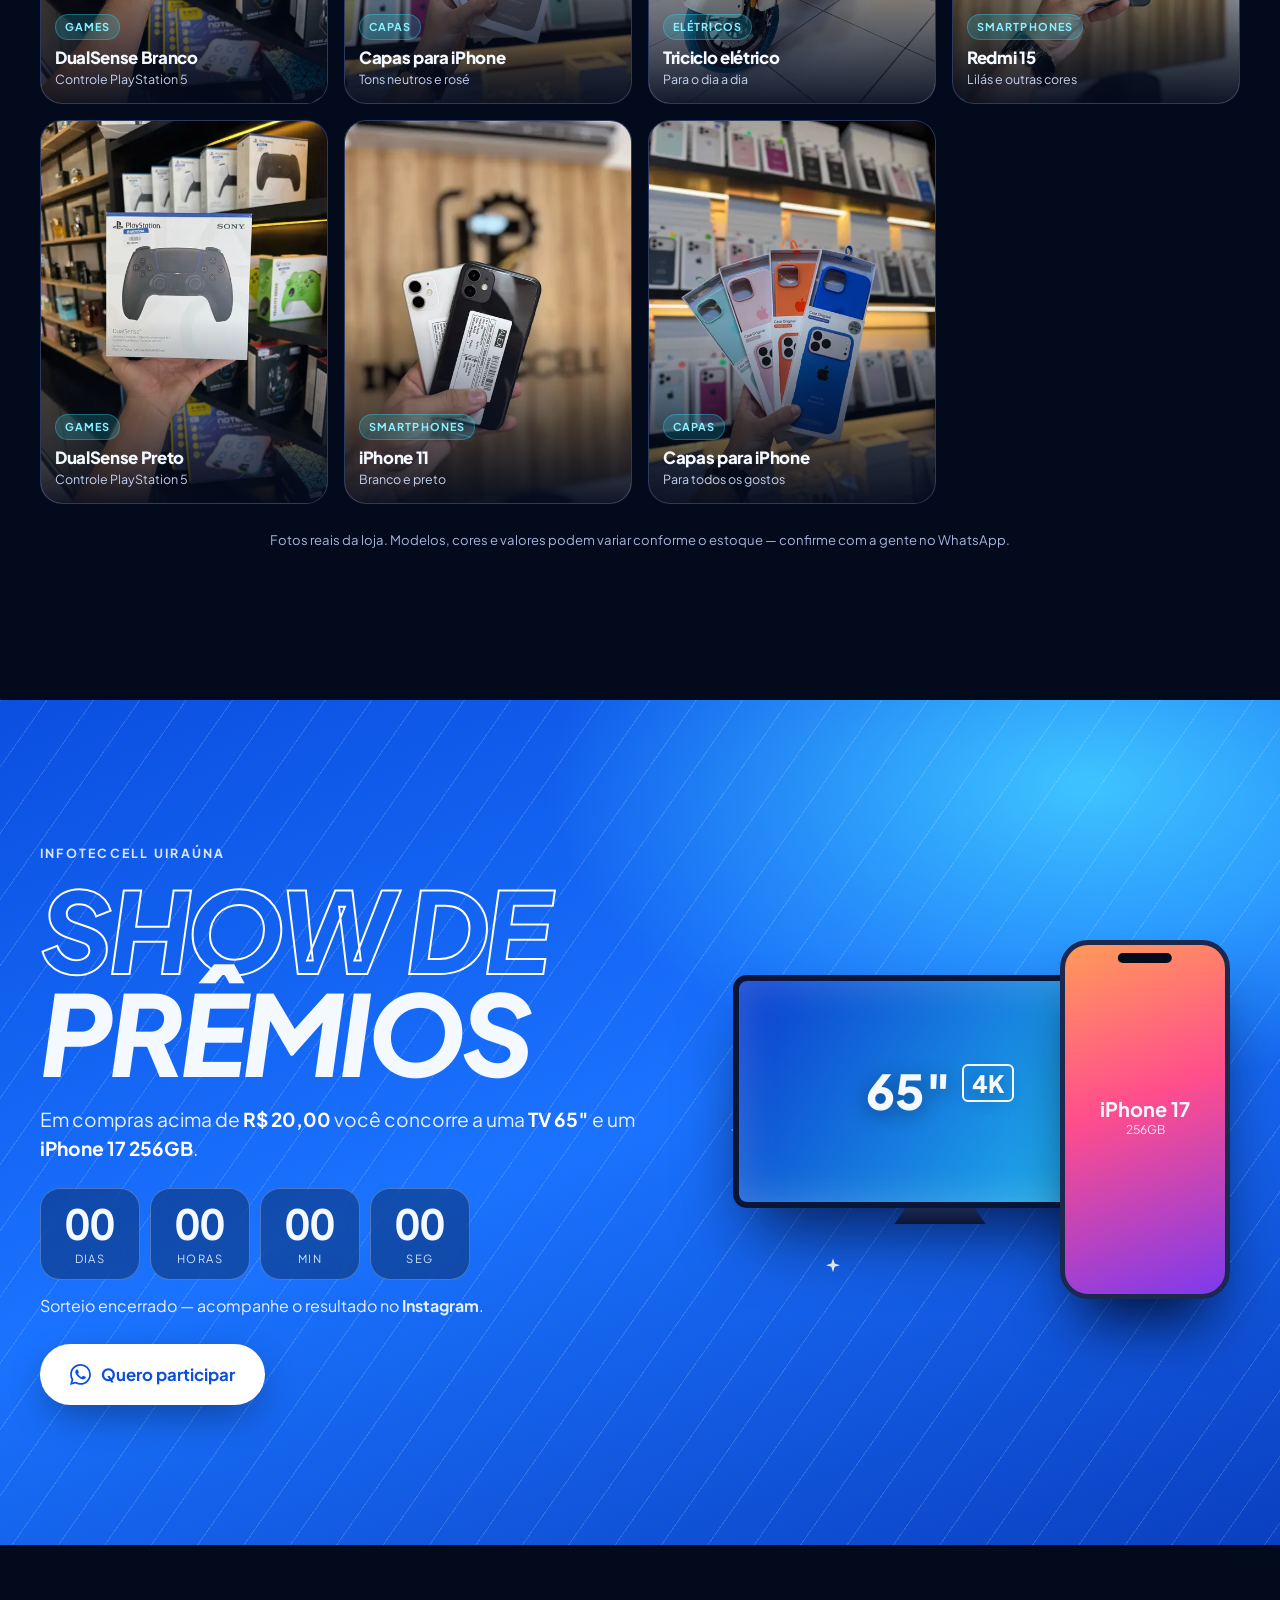
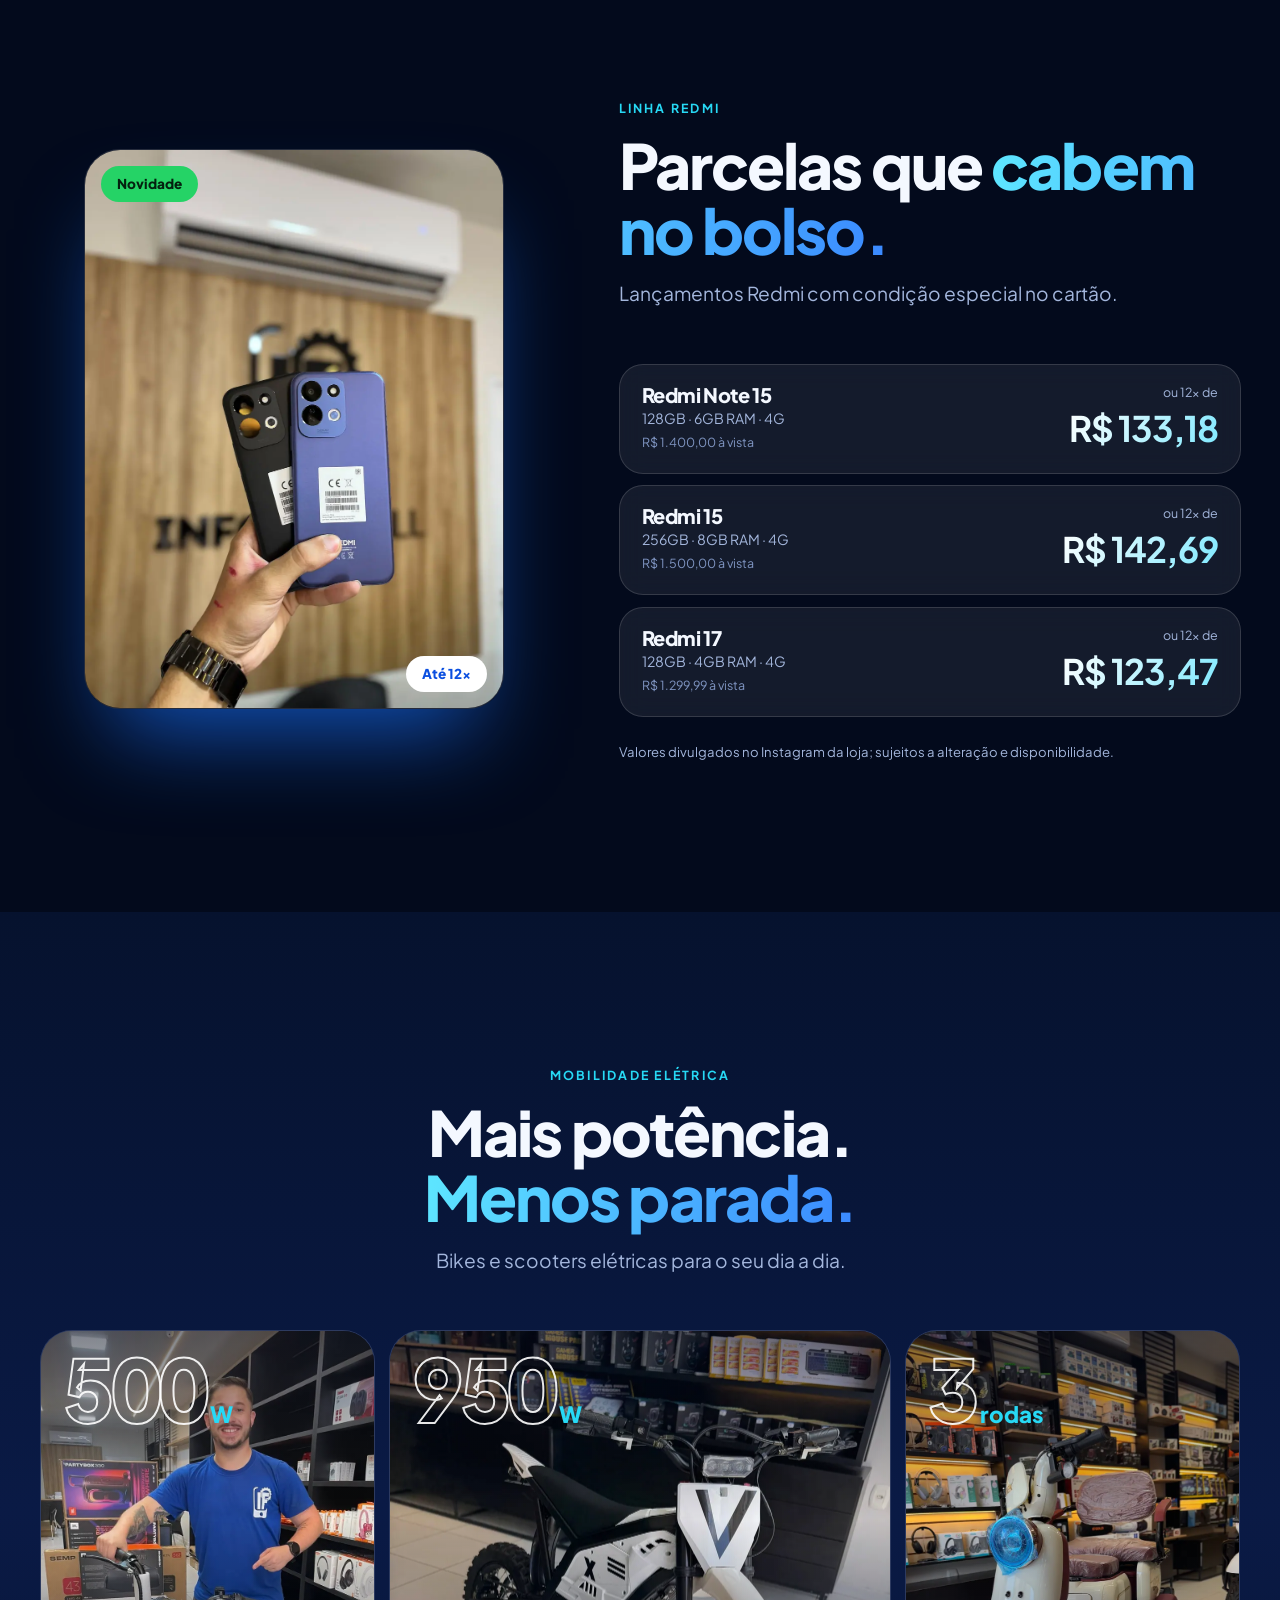
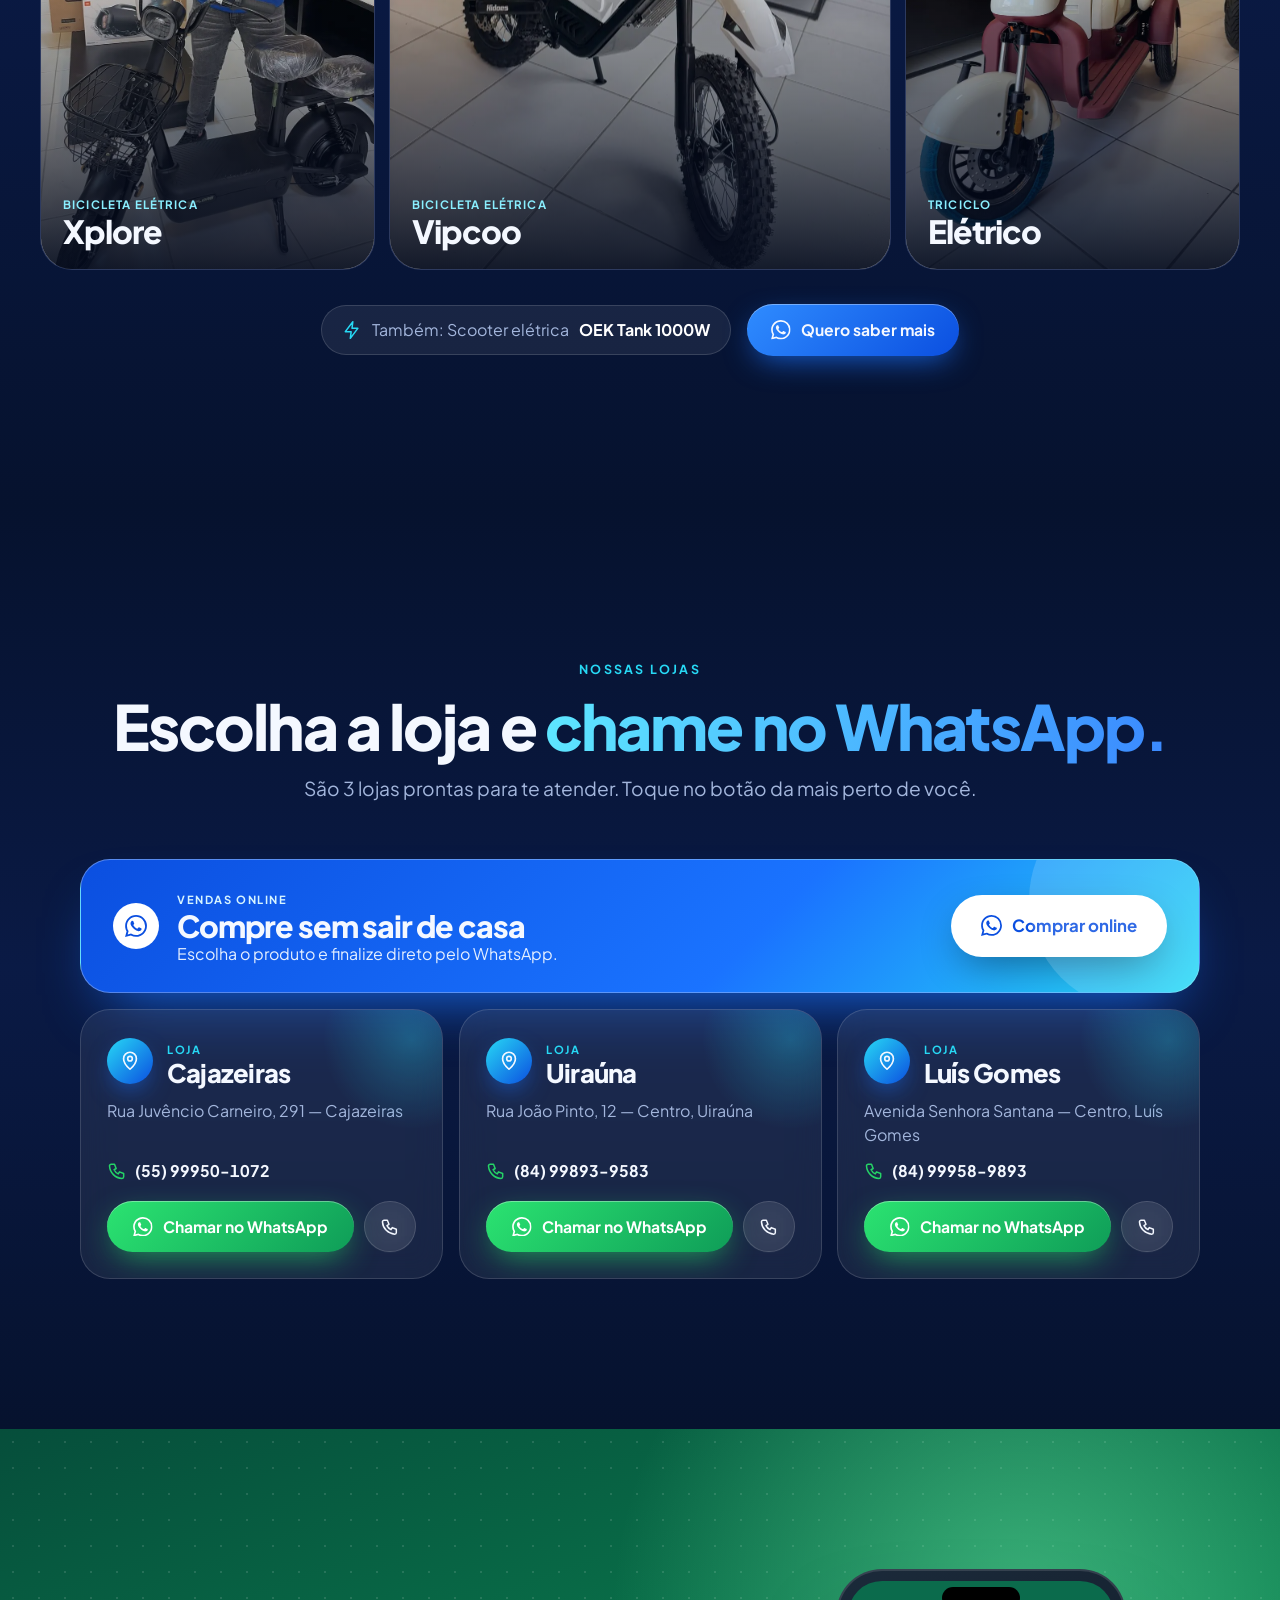
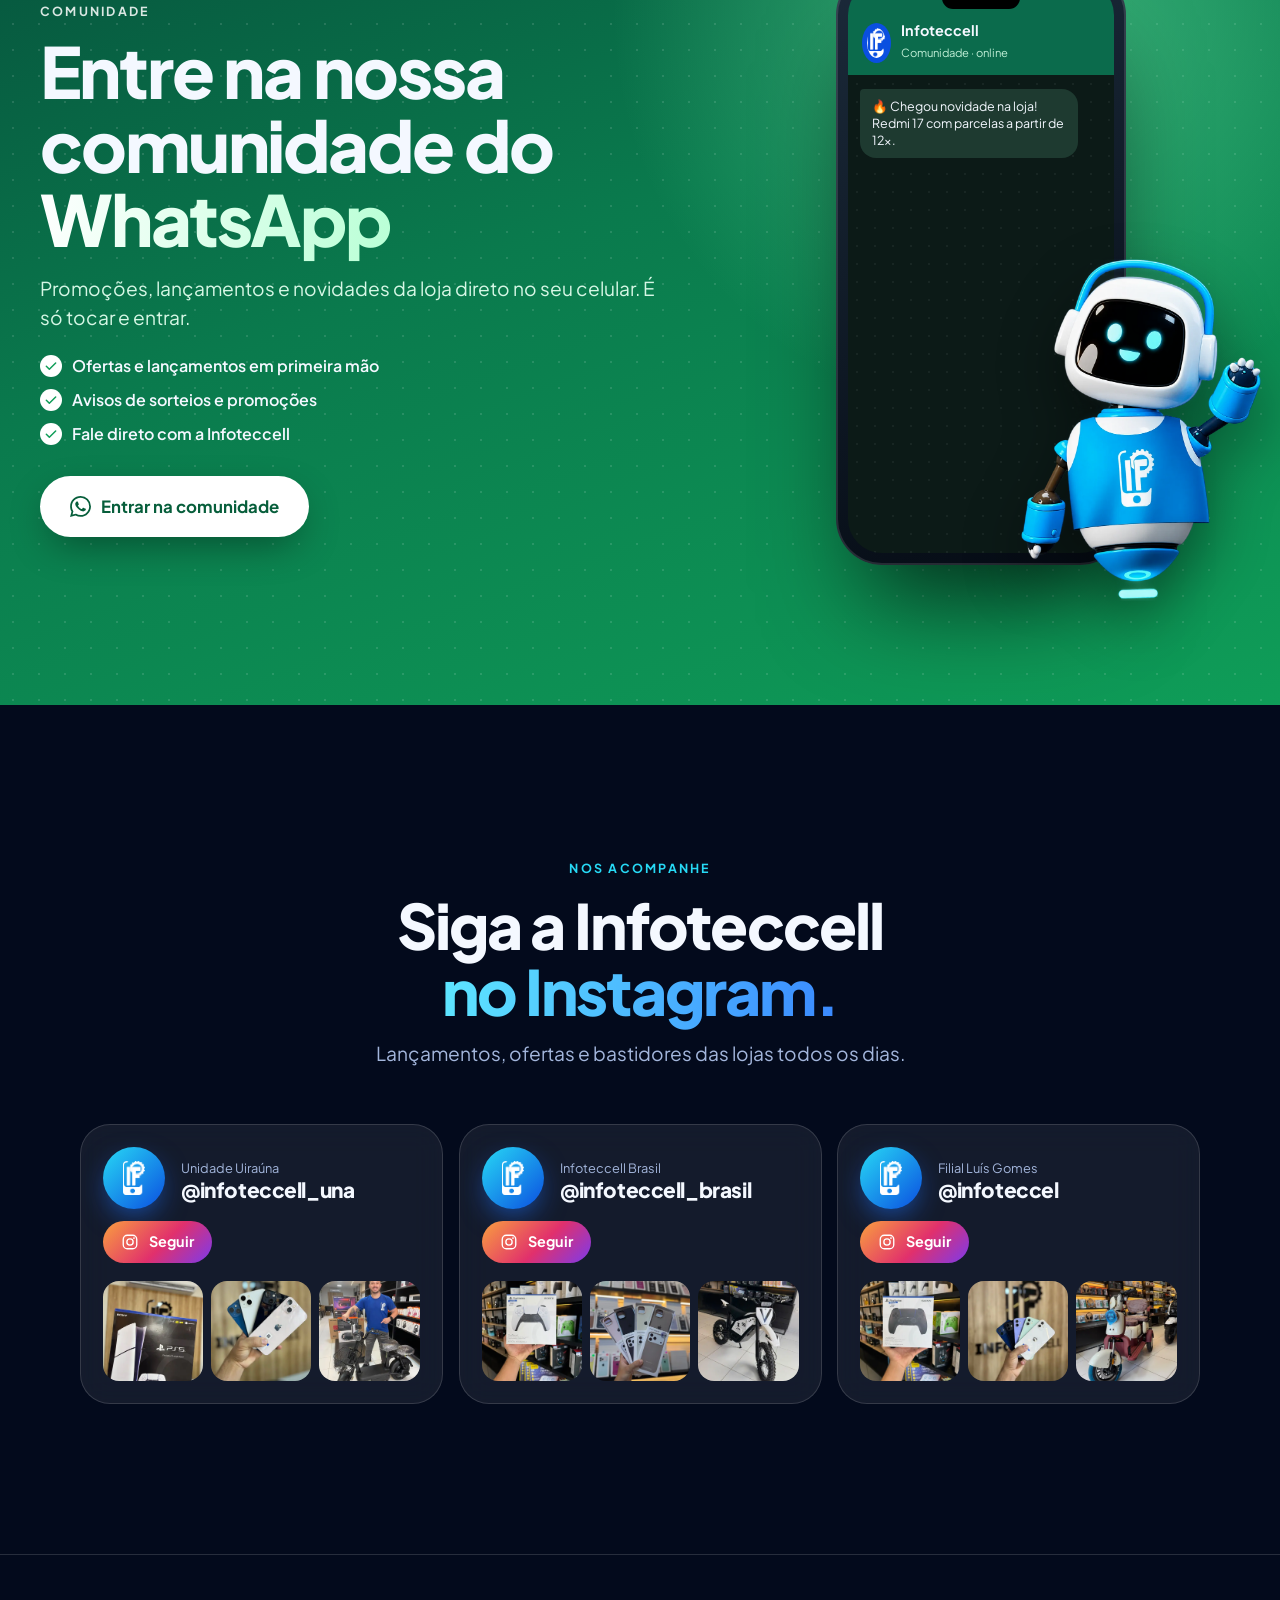
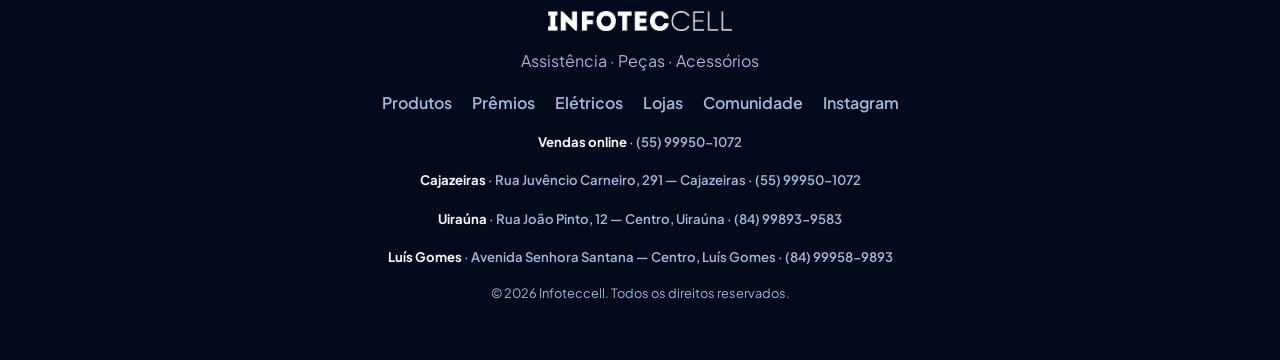
==== commit 6e8ea843: "Adiciona 5 artes: Galaxy A07, Galaxy A08, HOTWAV A18 Pro Max, Moto G17 e Moto G06 - Novas artes no t" ====
--- a/index.html
+++ b/index.html
@@ -139,7 +139,7 @@
     <div class="head center" data-reveal>
       <span class="eyebrow">Promoções</span>
       <h2>Ofertas que <span class="grad">valem a pena.</span></h2>
-      <p class="lead">Parcele em até 12x nos celulares e até 18x nas motos. Nos celulares você ainda ganha capinha, película e fone de ouvido.</p>
+      <p class="lead">Toque numa oferta para ampliar e chame a gente no WhatsApp. Parcelamento e brindes variam conforme cada produto.</p>
     </div>
     <div class="fgrid" id="promoGrid"></div>
     <p class="fine">Valores e brindes conforme as artes divulgadas pela loja; sujeitos a estoque e alteração. Toque no card para ampliar.</p>
